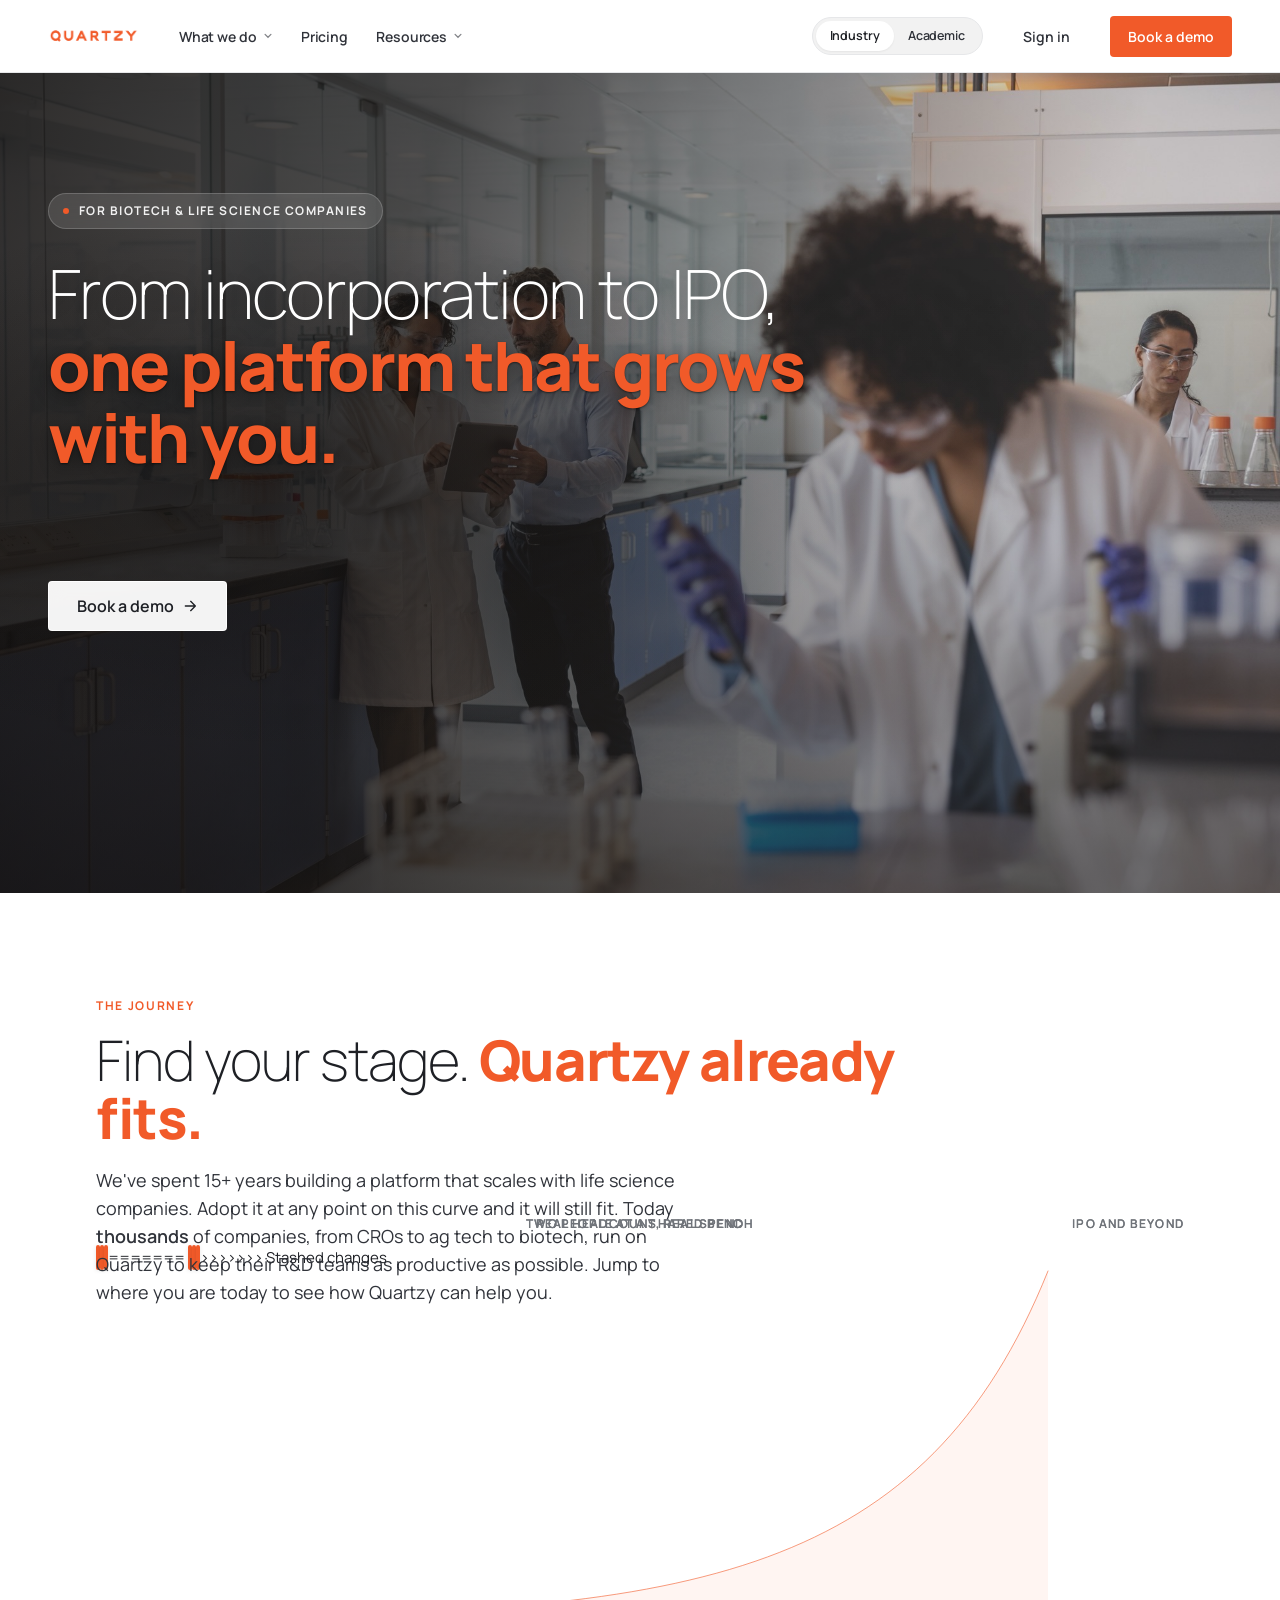
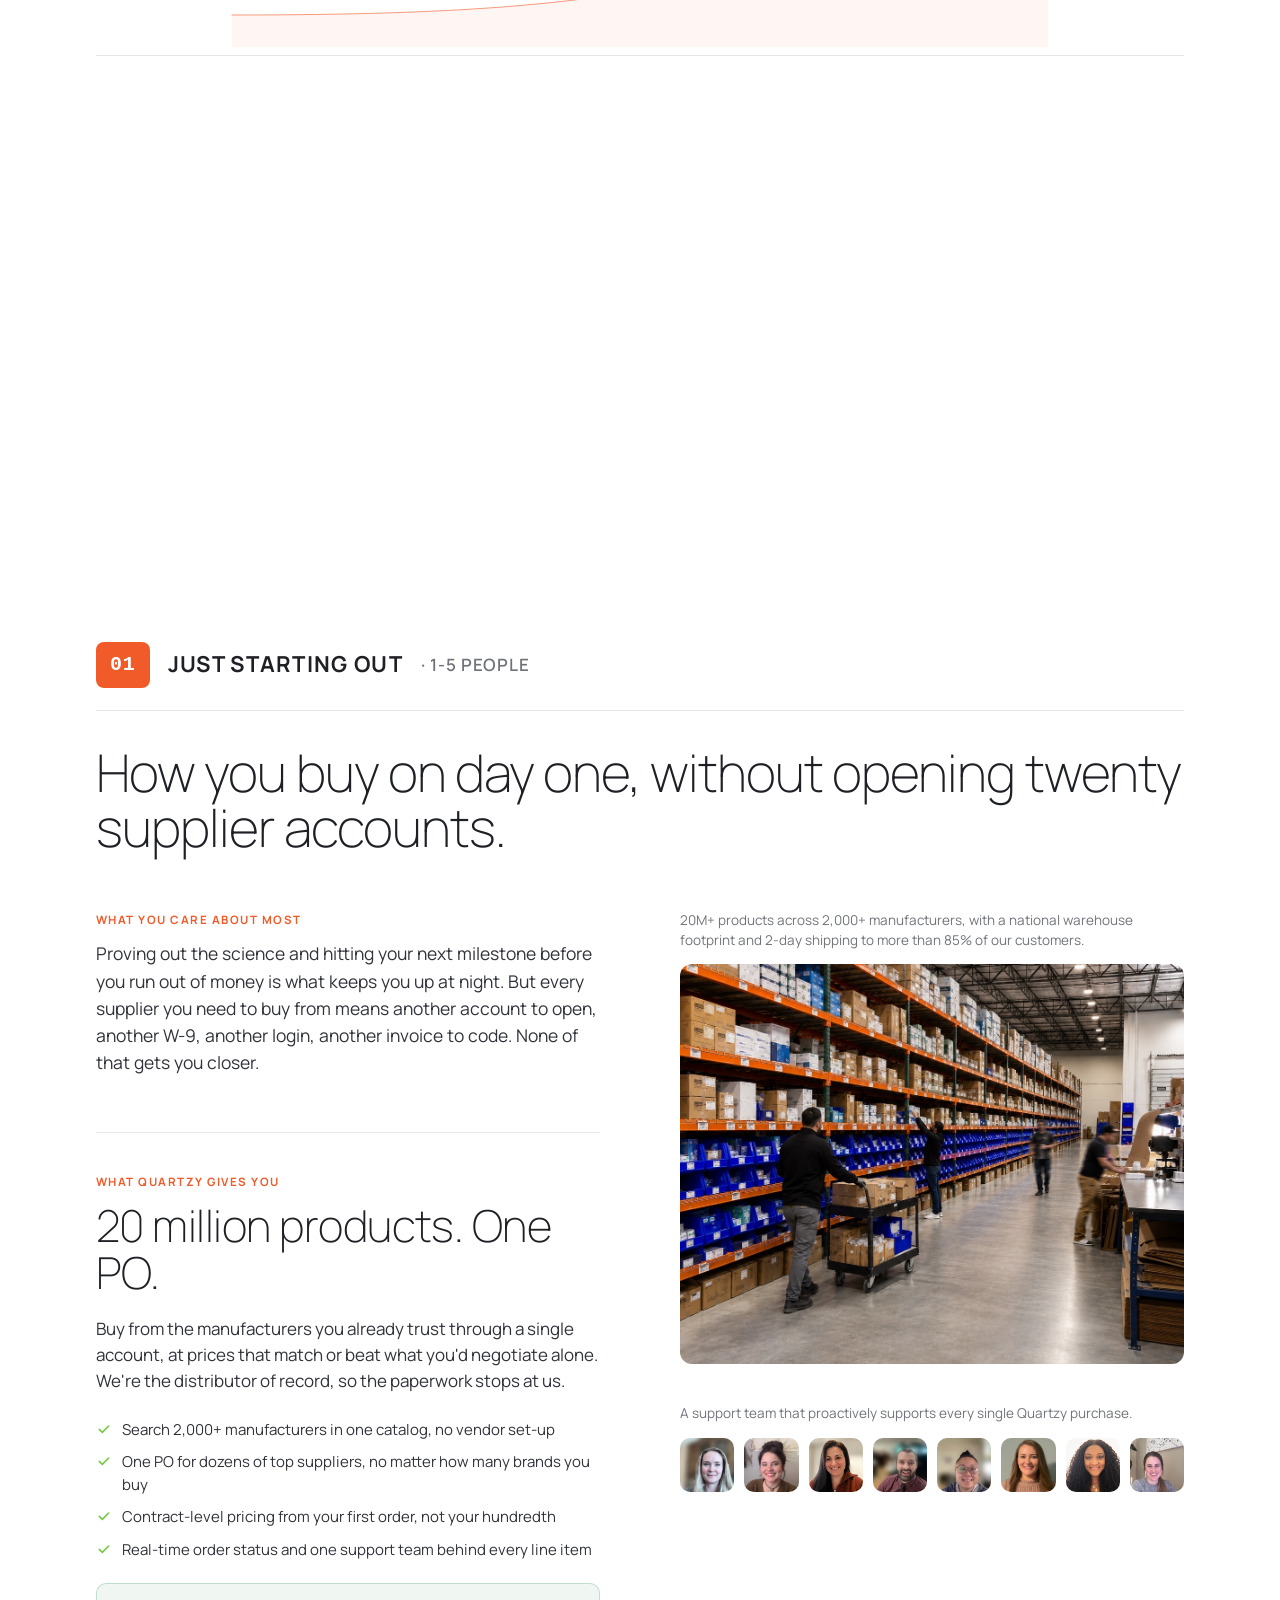
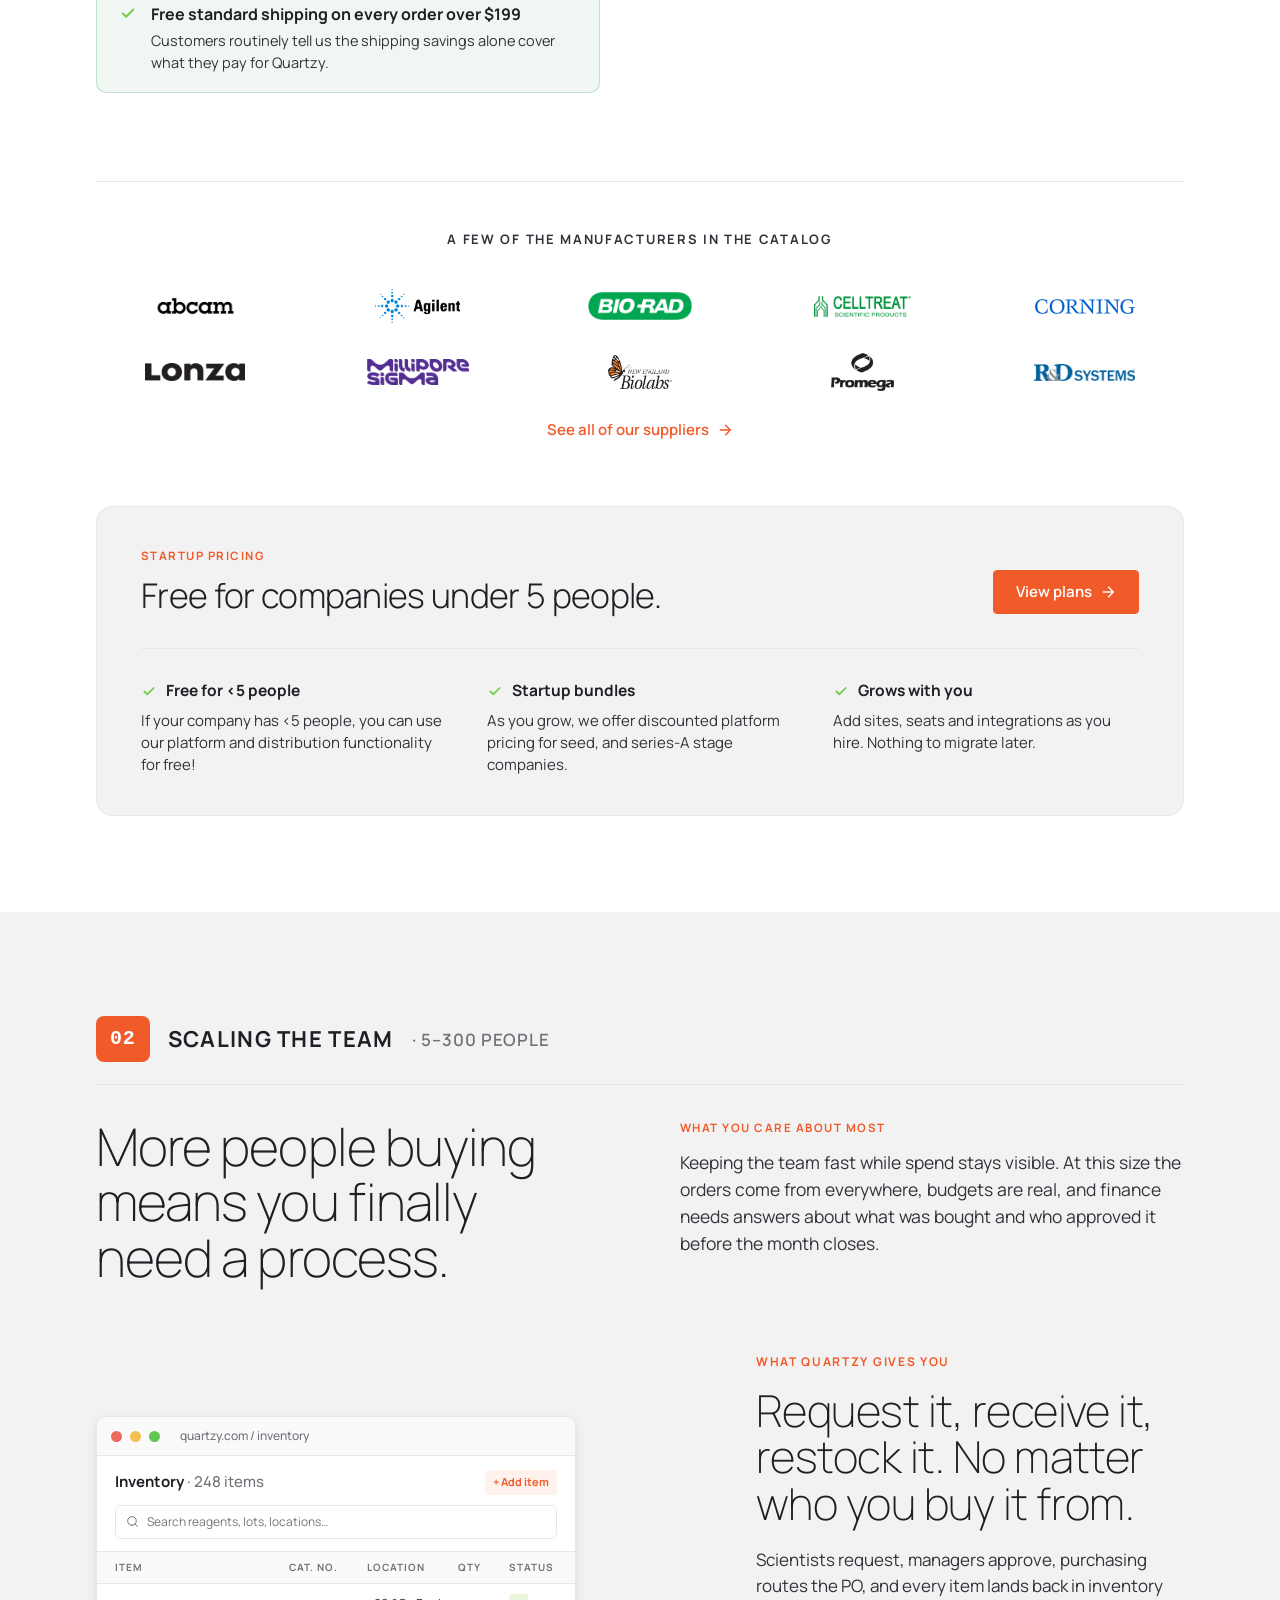
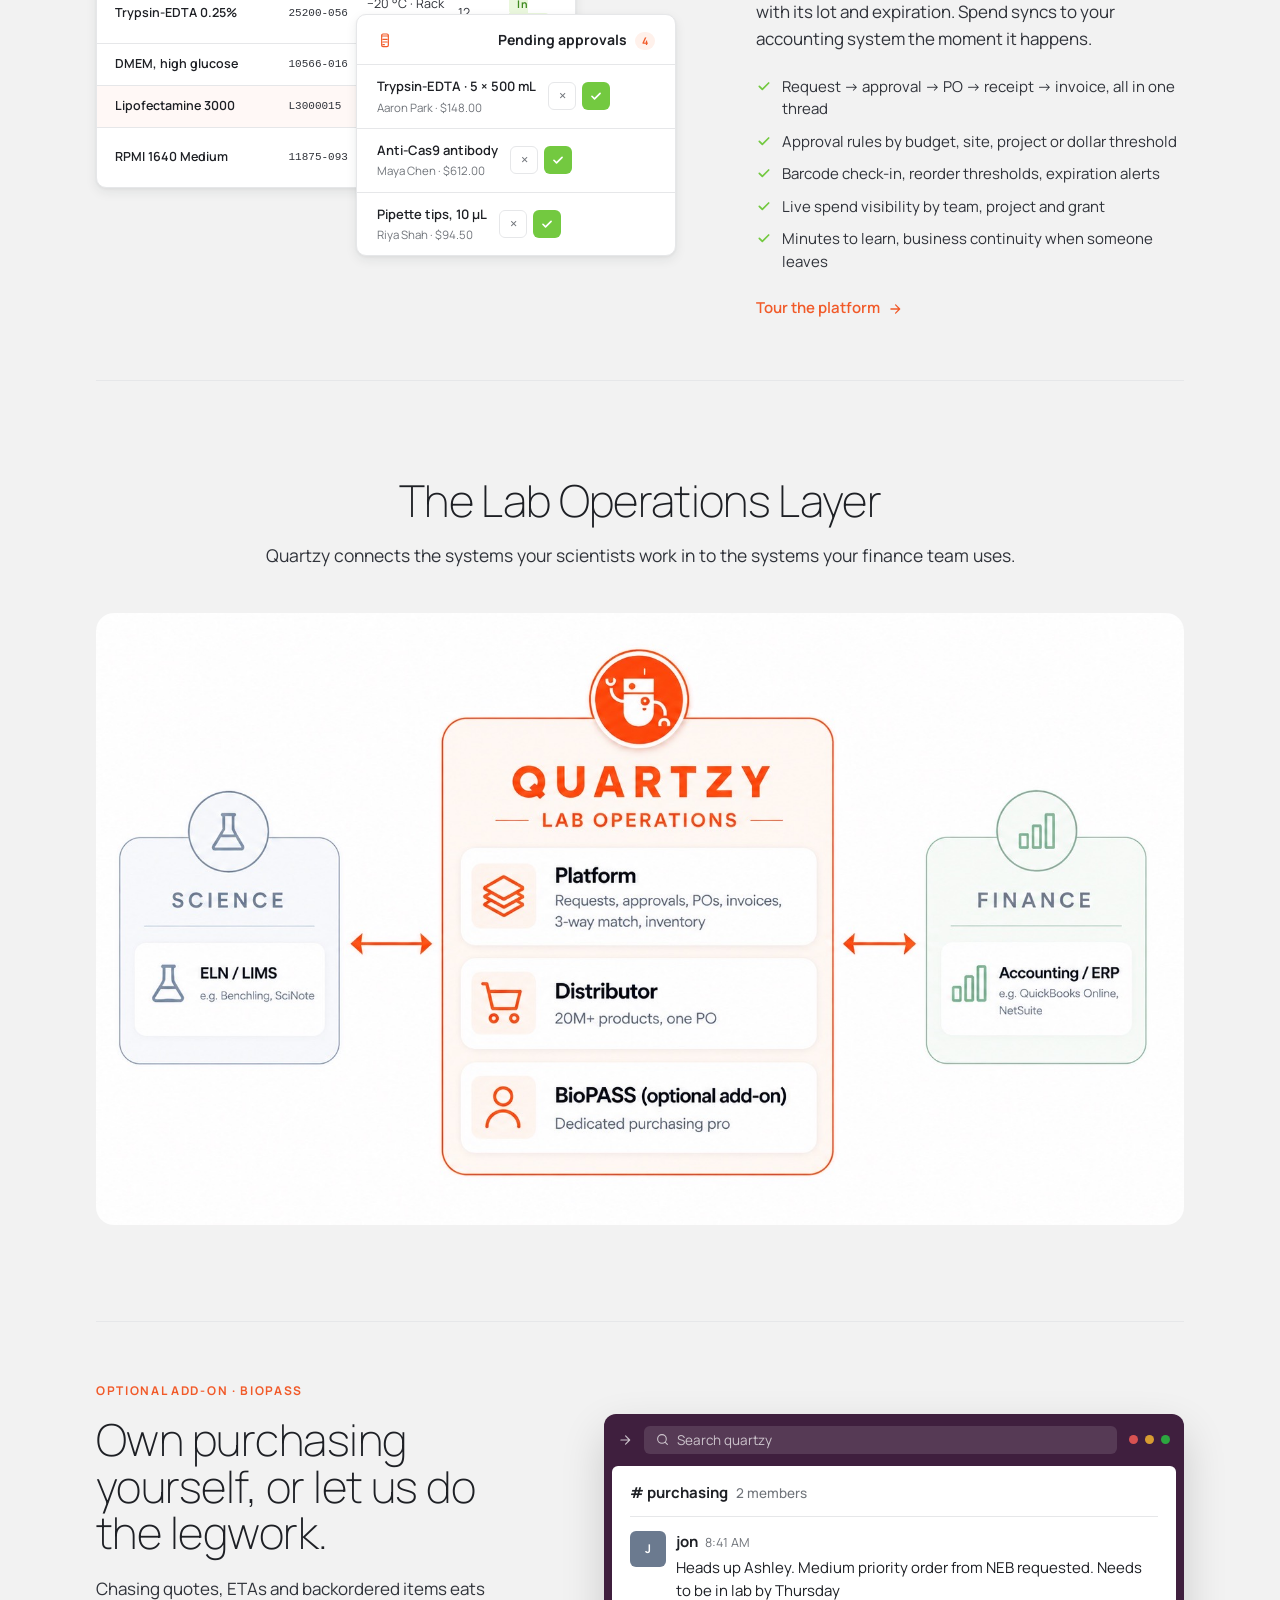
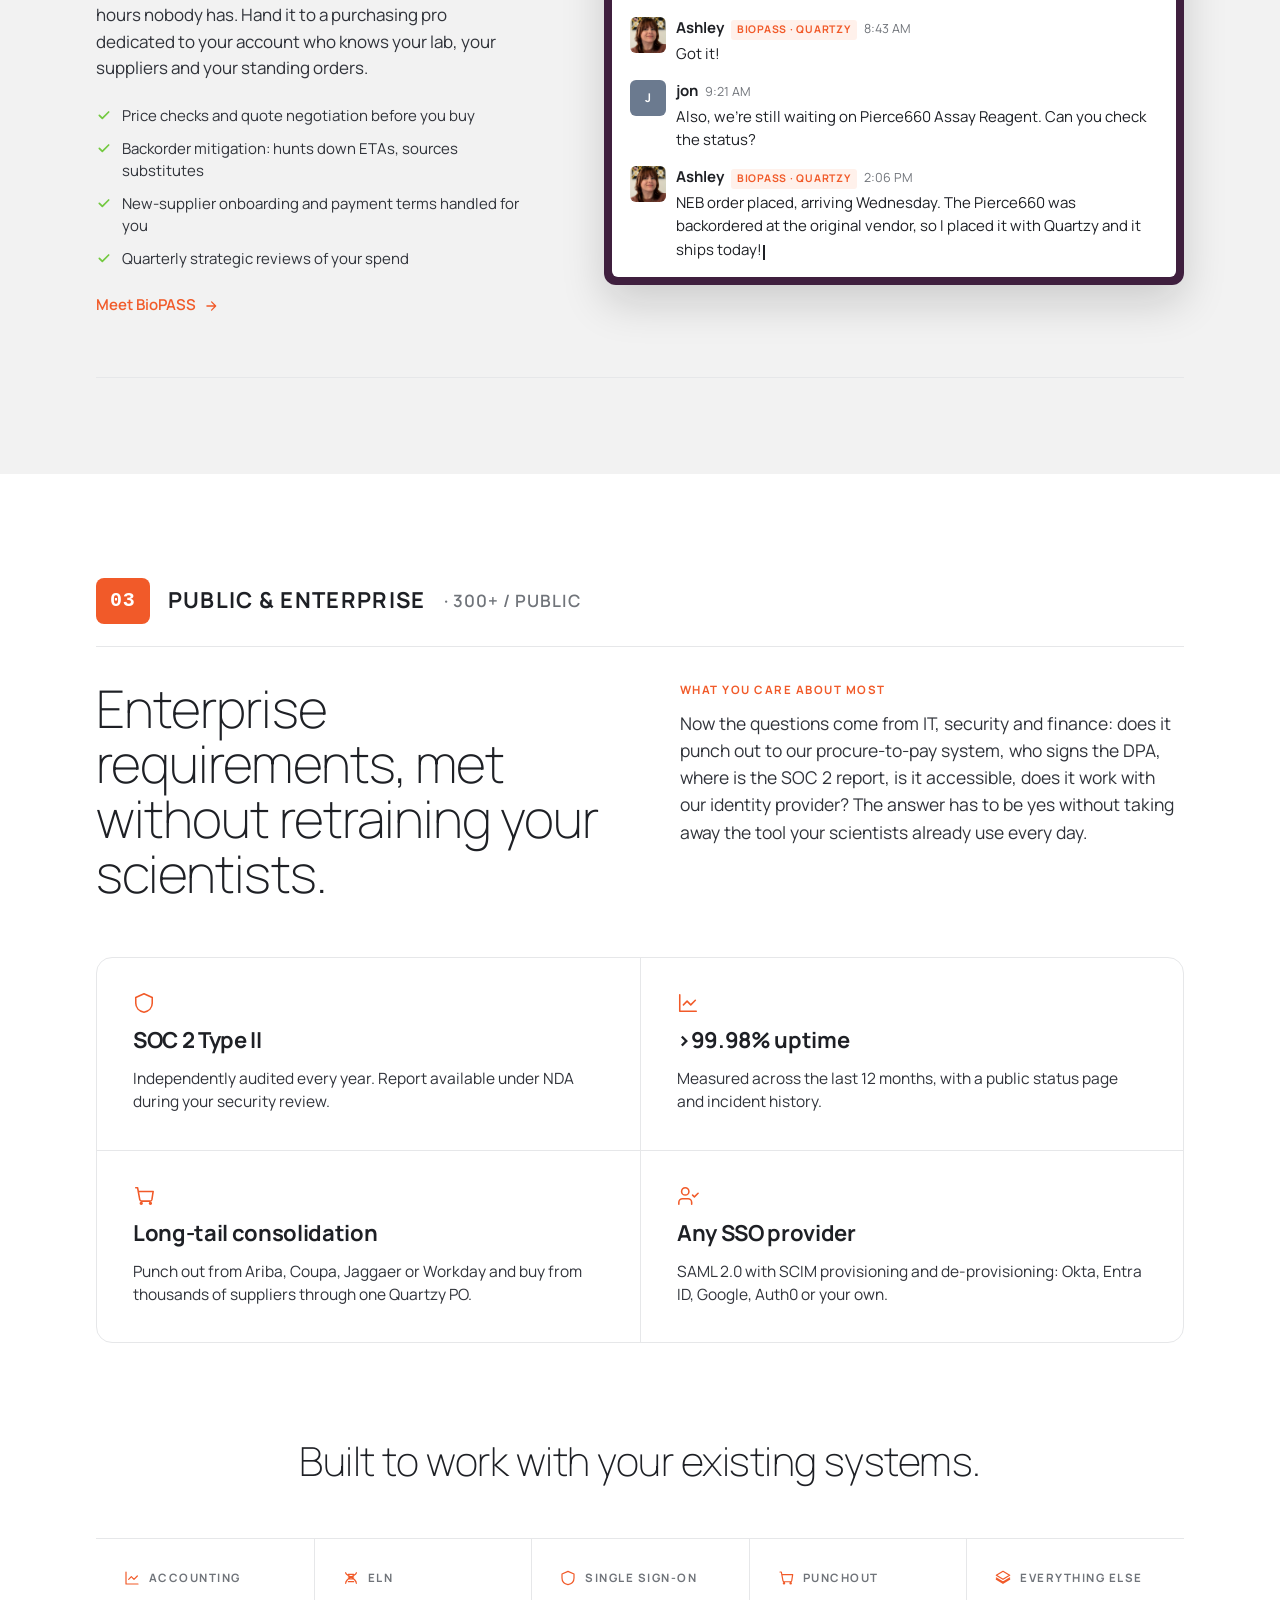
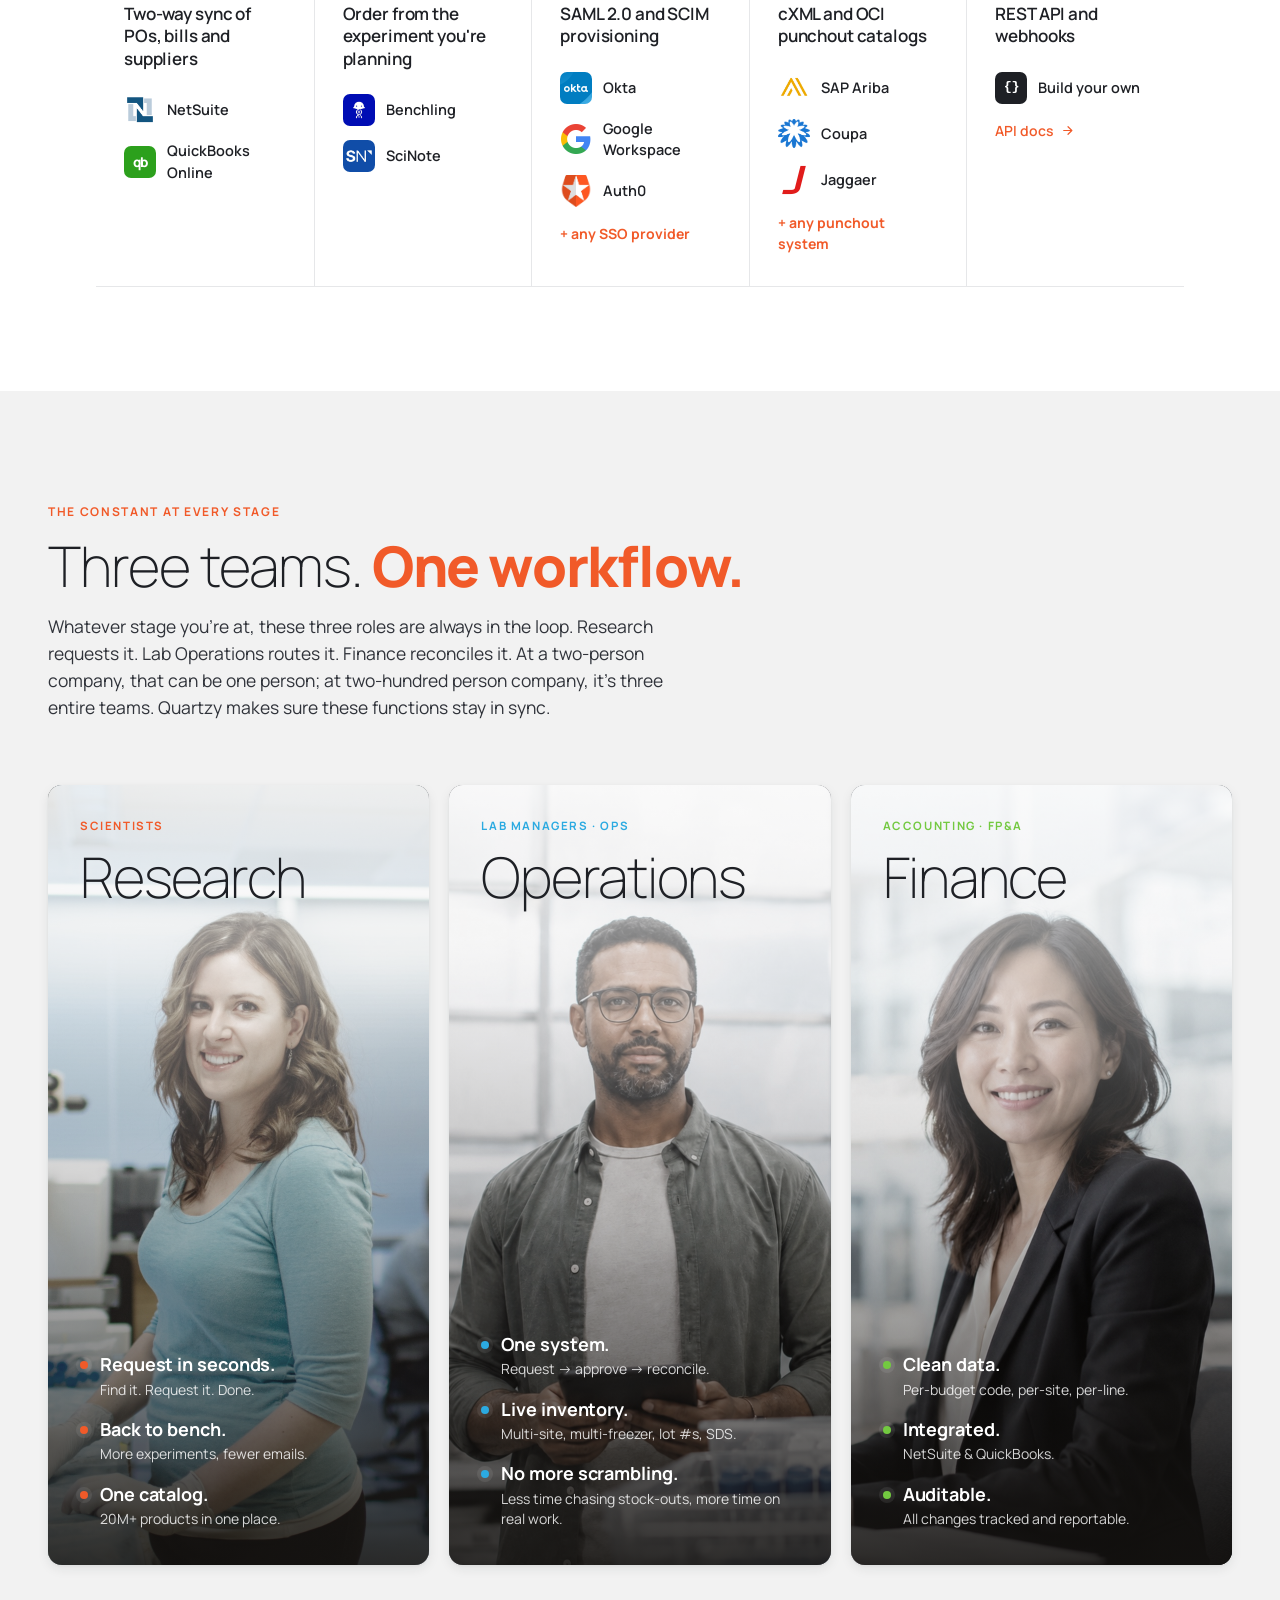
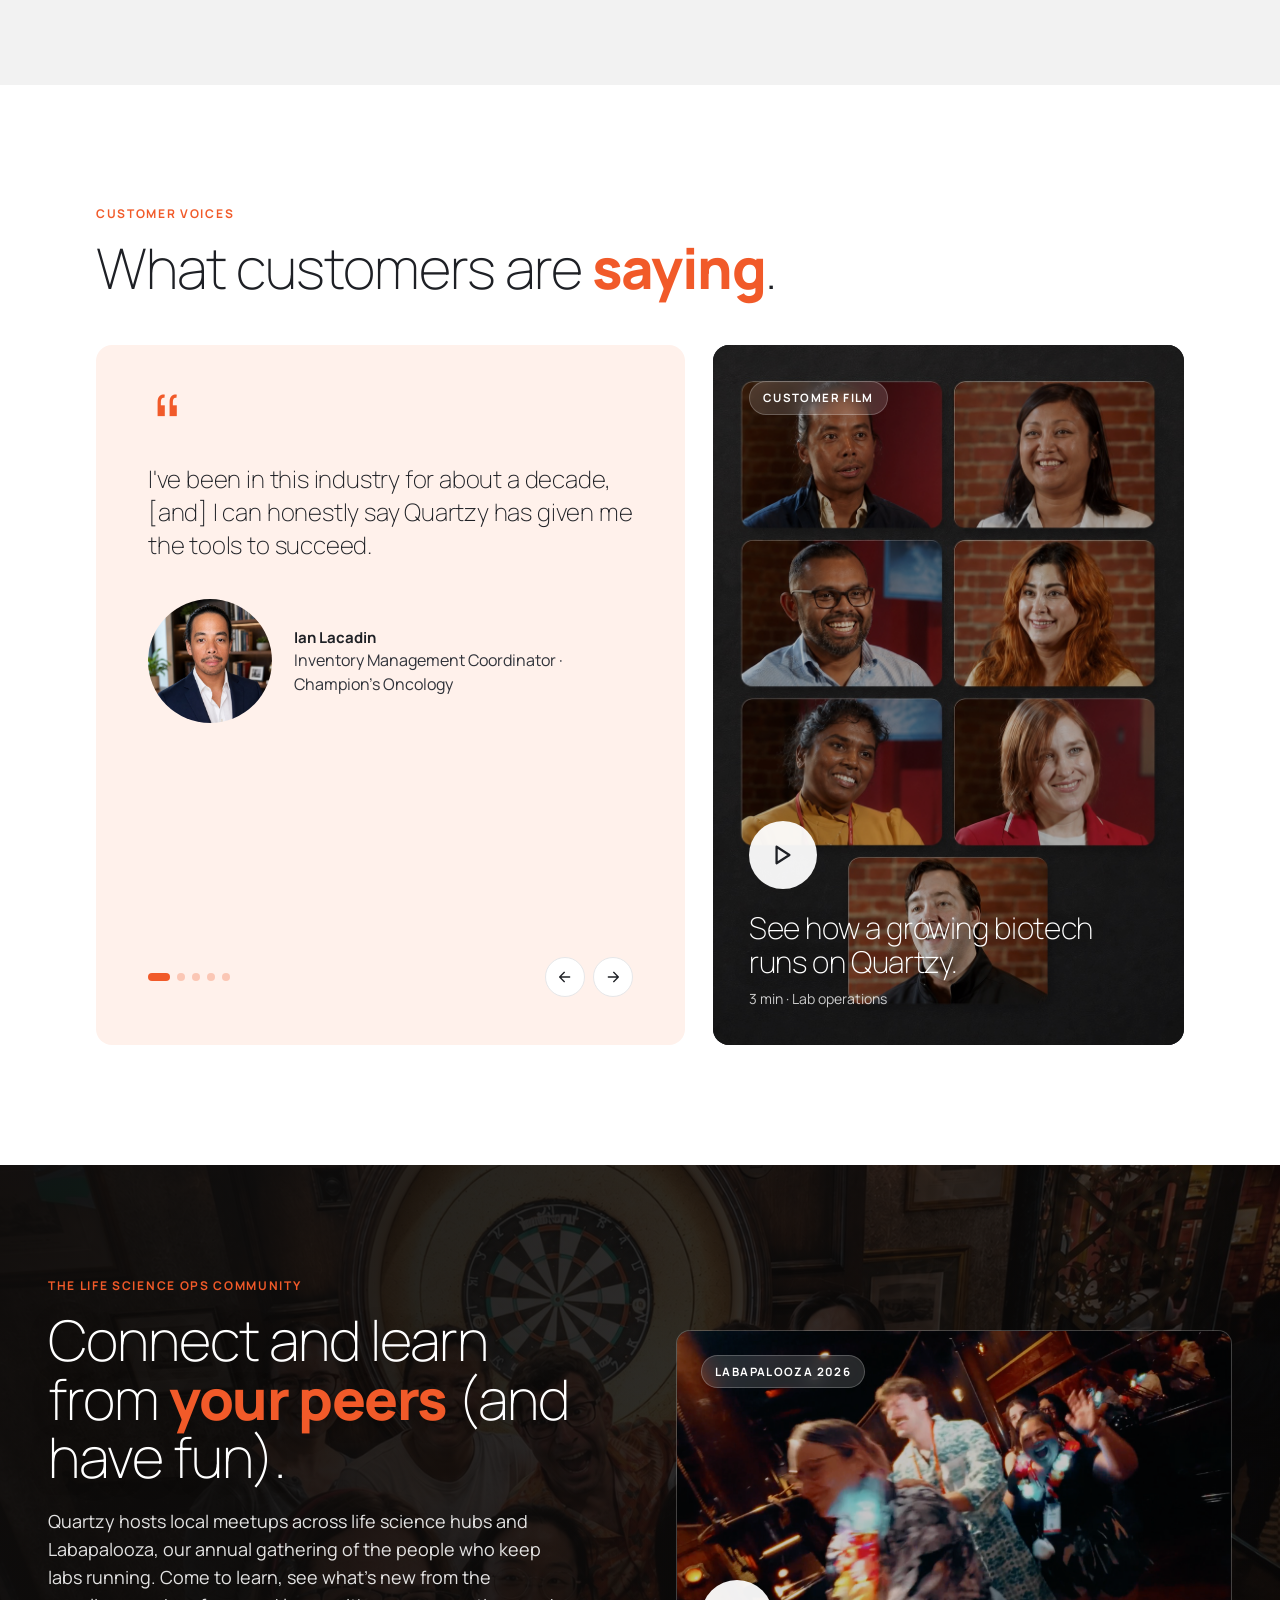
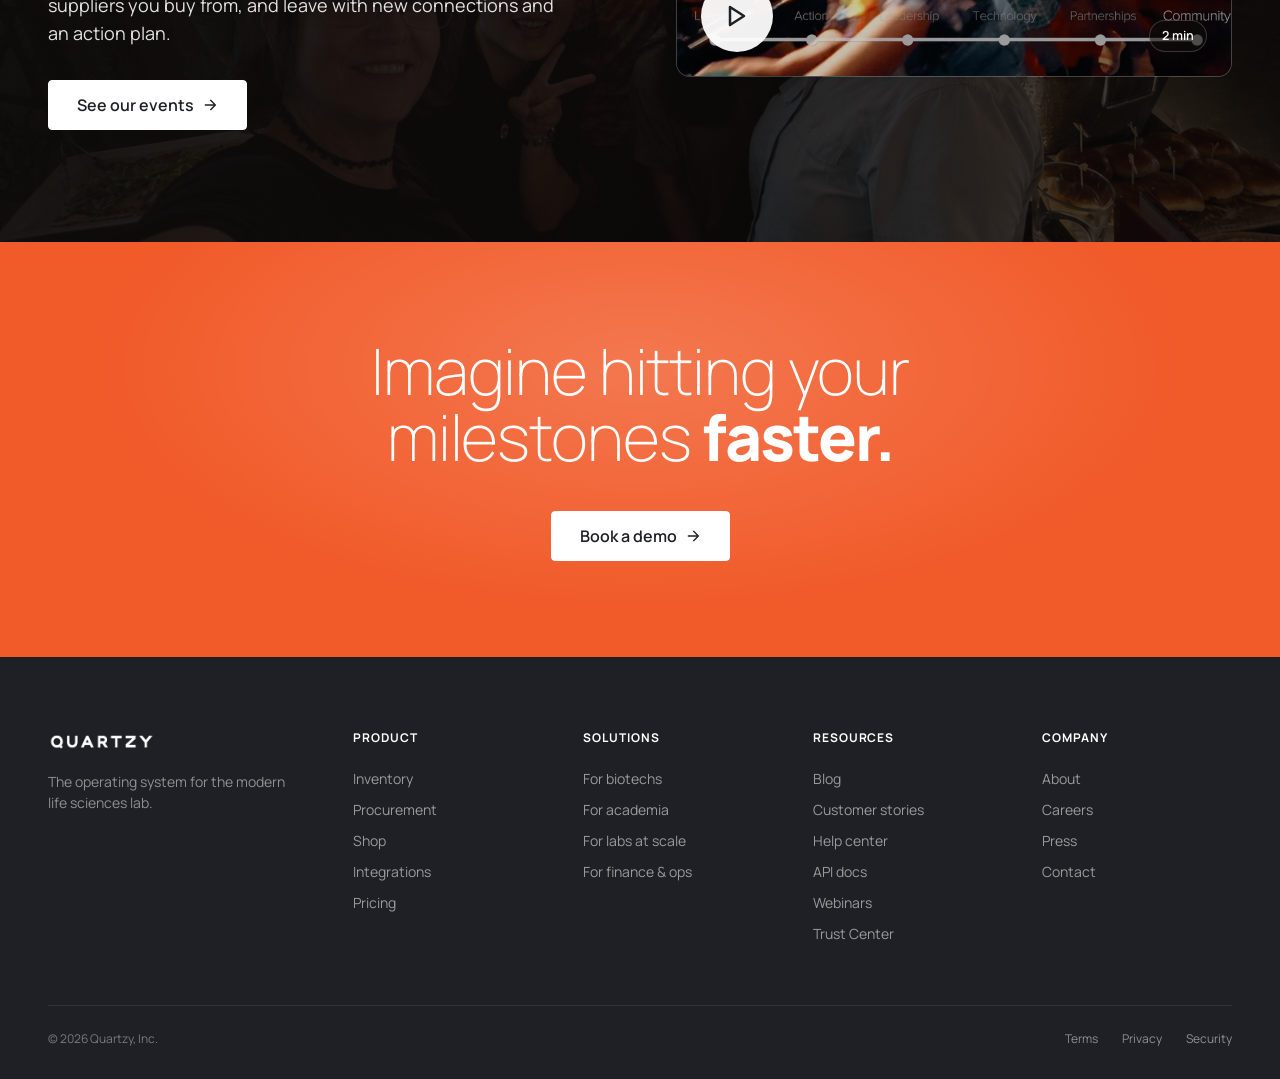
==== website/index.html @ c7b37eb3 "Update journey curve SVG and animation logic Refactor the journey graph to use an SVG clipPath revea" ====
<!doctype html>
<html lang="en" data-home="industry">
<head>
<meta charset="utf-8">
<title>Quartzy — Homepage</title>
<meta name="viewport" content="width=device-width,initial-scale=1">
<link rel="icon" type="image/png" href="assets/quartzy-qbot.png">
<link rel="preconnect" href="https://fonts.googleapis.com">
<link rel="preconnect" href="https://fonts.gstatic.com" crossorigin>
<link rel="stylesheet" href="tokens.css">
<link rel="stylesheet" href="styles.css">
</head>
<body>

<!-- ============================== NAV ============================== -->
<nav class="qz-nav">
  <div class="qz-nav__row">
    <a href="index.html"><img class="qz-nav__logo" src="assets/quartzy-logotype.png" alt="Quartzy"></a>
    <div class="qz-nav__links">
      <div class="qz-nav__menu">
        <button class="qz-nav__menu-trigger">What we do
          <span class="icon"><svg width="10" height="10" viewBox="0 0 24 24" fill="none" stroke="currentColor" stroke-width="3" stroke-linecap="round"><path d="M5 8l7 7 7-7"/></svg></span>
        </button>
        <div class="qz-nav__dropdown">
          <a href="#">Overview</a><a href="#">Procurement</a><a href="#">Inventory</a>
          <a href="#">Shop</a><a href="#">Integrations</a><a href="#">BioPASS service</a>
        </div>
      </div>
      <a class="qz-nav__link" href="#">Pricing</a>
      <div class="qz-nav__menu">
        <button class="qz-nav__menu-trigger">Resources
          <span class="icon"><svg width="10" height="10" viewBox="0 0 24 24" fill="none" stroke="currentColor" stroke-width="3" stroke-linecap="round"><path d="M5 8l7 7 7-7"/></svg></span>
        </button>
        <div class="qz-nav__dropdown">
          <a href="#">How-to guides</a><a href="#">Upcoming events</a><a href="#">Webinars</a>
          <a href="#">Customer stories</a><a href="#">Help center</a><a href="#">API docs</a><a href="#">Trust Center</a>
        </div>
      </div>
    </div>
    <div class="qz-nav__spacer"></div>
    <div class="qz-toggle" role="tablist" aria-label="Audience">
      <button type="button" class="is-active" data-home="industry">Industry</button>
      <button type="button" data-home="academic">Academic</button>
    </div>
    <a class="qz-nav__signin" href="#">Sign in</a>
    <a class="qz-nav__cta" href="#">Book a demo</a>
  </div>
</nav>

<div class="home-view is-active" data-home-view="industry">
<!-- ============================== HERO ============================== -->
<section class="qz-hero">
  <img class="qz-hero__photo" src="assets/photo-hero-team.jpg" style="object-position:center 42%" alt="">
  <div class="qz-hero__scrim-l"></div>
  <div class="qz-hero__scrim-b"></div>
  <div class="qz-hero__scrim-radial"></div>
  <div class="qz-hero__inner">
    <div class="qz-hero__content">
      <div class="qz-pill"><span class="qz-pill__dot"></span>For biotech &amp; life science companies</div>
      <h1 class="qz-hero__h1" style="font-size:68px">From incorporation to IPO, <em>one platform that grows with you.</em></h1>
      <div class="qz-rotator">
        <div class="qz-rotator__line"><span class="qz-rotator__n">$1B+</span><span class="qz-rotator__l">in lab spend tracked annually</span></div>
        <div class="qz-rotator__line"><span class="qz-rotator__n">25M+</span><span class="qz-rotator__l">requests processed</span></div>
        <div class="qz-rotator__line"><span class="qz-rotator__n">1M+</span><span class="qz-rotator__l">Quartzy Shop orders</span></div>
        <div class="qz-rotator__line"><span class="qz-rotator__n">40M+</span><span class="qz-rotator__l">inventory items tracked</span></div>
        <div class="qz-rotator__line"><span class="qz-rotator__n">10,000+</span><span class="qz-rotator__l">labs</span></div>
      </div>
      <div class="qz-hero__actions">
        <a class="btn btn--on-photo btn--lg" href="#">Book a demo
          <span class="icon"><svg width="16" height="16" viewBox="0 0 24 24" fill="none" stroke="currentColor" stroke-width="2" stroke-linecap="round" stroke-linejoin="round"><path d="M5 12h14M13 5l7 7-7 7"/></svg></span>
        </a>
      </div>
    </div>
  </div>
</section>

<!-- ============================== THE JOURNEY ============================== -->
<section class="section section--white qz-journey-section">
  <div class="container">
    <div class="qz-journey__intro">
      <div class="eyebrow-label">The journey</div>
      <h2 class="qz-journey__title">Find your stage. <em>Quartzy already fits.</em></h2>
      <p class="qz-journey__lead">We've spent 15+ years building a platform that scales with life science companies. Adopt it at any point on this curve and it will still fit. Today <strong>thousands</strong> of companies, from CROs to ag tech to biotech, run on Quartzy to keep their R&amp;D teams as productive as possible. Jump to where you are today to see how Quartzy can help you.</p>
    </div>
    <div class="qz-curve">
      <svg viewBox="0 0 400 100" preserveAspectRatio="none">
<<<<<<< Updated upstream
        <path class="qz-curve__path" d="M50 92 C 220 92, 305 82, 350 6" fill="none" stroke="var(--color-calcium)" stroke-width="0.6" stroke-linecap="round" vector-effect="non-scaling-stroke"/>
        <path class="qz-curve__fill" d="M50 92 C 220 92, 305 82, 350 6 L 350 100 L 50 100 Z" fill="var(--color-calcium)" opacity="0.06"/>
      </svg>
      <a class="qz-curve__node" data-stage="1" href="#stage-start" style="left:16.7%;top:92%"><span class="qz-curve__dot"></span><span class="qz-curve__caption">Two people at a shared bench</span></a>
      <a class="qz-curve__node" data-stage="2" href="#stage-scale" style="left:50%;top:85.9%"><span class="qz-curve__dot"></span><span class="qz-curve__caption">Real headcount, real spend</span></a>
      <a class="qz-curve__node qz-curve__node--end" data-stage="3" href="#stage-public" style="left:87.5%;top:6%"><span class="qz-curve__dot"></span><span class="qz-curve__caption">IPO and beyond</span></a>
=======
        <defs>
          <clipPath id="qz-curve-clip" clipPathUnits="objectBoundingBox">
            <rect id="qz-clip-rect" x="0" y="0" width="0" height="1"/>
          </clipPath>
        </defs>
        <g clip-path="url(#qz-curve-clip)">
          <path class="qz-curve__path" d="M 0 95 C 140 95, 270 80, 400 6" fill="none" stroke="var(--color-calcium)" stroke-width="1.2" stroke-linecap="round" vector-effect="non-scaling-stroke"/>
          <path class="qz-curve__fill" d="M 0 95 C 140 95, 270 80, 400 6 L 400 100 L 0 100 Z" fill="var(--color-calcium)" opacity="0.06"/>
        </g>
      </svg>
      <a class="qz-curve__node" data-stage="1" href="#stage-start" style="left:16.7%;top:93.7%"><span class="qz-curve__dot"></span><span class="qz-curve__caption">Two people at a shared bench</span></a>
      <a class="qz-curve__node" data-stage="2" href="#stage-scale" style="left:50%;top:79%"><span class="qz-curve__dot"></span><span class="qz-curve__caption">Real headcount, real spend</span></a>
      <a class="qz-curve__node qz-curve__node--end" data-stage="3" href="#stage-public" style="left:87.5%;top:32.9%"><span class="qz-curve__dot"></span><span class="qz-curve__caption">IPO and beyond</span></a>
>>>>>>> Stashed changes
    </div>
    <div class="qz-stages qz-stages--3">
      <a class="qz-stage-card" data-stage="1" href="#stage-start">
        <div class="qz-stage-card__meta"><span class="qz-stage-card__n">01</span><span class="qz-stage-card__size">1-5 people</span></div>
        <div class="qz-stage-card__name">Just starting out</div>
        <div class="qz-stage-card__line">Spend your runway on milestones, not supplier setup and backorder chasing.</div>
        <div class="qz-stage-card__logos">
          <img loading="lazy" src="assets/logo-biomedican.png" alt="Biomedican"><img loading="lazy" src="assets/logo-medra.png" alt="Medra"><img loading="lazy" src="assets/logo-topaz.png" alt="Topaz Biosciences">
        </div>
        <div class="qz-stage-card__cta">See this stage
          <span class="icon"><svg width="13" height="13" viewBox="0 0 24 24" fill="none" stroke="currentColor" stroke-width="2.2" stroke-linecap="round" stroke-linejoin="round"><path d="M5 12h14M13 5l7 7-7 7"/></svg></span>
        </div>
      </a>
      <a class="qz-stage-card" data-stage="2" href="#stage-scale">
        <div class="qz-stage-card__meta"><span class="qz-stage-card__n">02</span><span class="qz-stage-card__size">5–300 people</span></div>
        <div class="qz-stage-card__name">Scaling the team</div>
        <div class="qz-stage-card__line">More people buying. Now you need approvals, an audit trail and real spend visibility.</div>
        <div class="qz-stage-card__logos">
          <img loading="lazy" src="assets/logo-plasmidsaurus.png" alt="Plasmidsaurus"><img loading="lazy" src="assets/logo-terray.png" alt="Terray Therapeutics"><img loading="lazy" src="assets/logo-corvus.png" alt="Corvus Pharmaceuticals">
        </div>
        <div class="qz-stage-card__cta">See this stage
          <span class="icon"><svg width="13" height="13" viewBox="0 0 24 24" fill="none" stroke="currentColor" stroke-width="2.2" stroke-linecap="round" stroke-linejoin="round"><path d="M5 12h14M13 5l7 7-7 7"/></svg></span>
        </div>
      </a>
      <a class="qz-stage-card" data-stage="3" href="#stage-public">
        <div class="qz-stage-card__meta"><span class="qz-stage-card__n">03</span><span class="qz-stage-card__size">300+ / public</span></div>
        <div class="qz-stage-card__name">Public &amp; enterprise</div>
        <div class="qz-stage-card__line">Procure-to-pay integrations, SSO, long-tail consolidation, and compliance with existing contracts all without slowing science.</div>
        <div class="qz-stage-card__logos">
          <img loading="lazy" src="assets/logo-champions.png" alt="Champion's Oncology"><img loading="lazy" src="assets/logo-genentech.png" alt="Genentech"><img loading="lazy" src="assets/logo-ultragenyx.png" alt="Ultragenyx">
        </div>
        <div class="qz-stage-card__cta">See this stage
          <span class="icon"><svg width="13" height="13" viewBox="0 0 24 24" fill="none" stroke="currentColor" stroke-width="2.2" stroke-linecap="round" stroke-linejoin="round"><path d="M5 12h14M13 5l7 7-7 7"/></svg></span>
        </div>
      </a>
    </div>
  </div>
</section>

<!-- ============================== STAGE 01 ============================== -->
<section class="section section--white" style="padding-top:104px">
  <div class="container">
    <div id="stage-start" class="qz-stage-header">
      <div class="qz-stage-header__top">
        <span class="qz-stage-header__badge">01</span>
        <span class="qz-stage-header__name">Just starting out</span>
        <span class="qz-stage-header__size">· 1-5 people</span>
      </div>
      <div class="qz-stage-header__grid">
        <h2 class="qz-stage-header__title">How you buy on day one, without opening twenty supplier accounts.</h2>
      </div>
    </div>

    <div class="qz-split">
      <div>
        <div class="eyebrow-label eyebrow-label--sm">What you care about most</div>
        <p class="qz-lead">Proving out the science and hitting your next milestone before you run out of money is what keeps you up at night. But every supplier you need to buy from means another account to open, another W-9, another login, another invoice to code. None of that gets you closer.</p>
        <div class="qz-subblock">
          <div class="eyebrow-label eyebrow-label--sm">What Quartzy gives you</div>
          <h3 class="qz-subblock__title">20 million products. One PO.</h3>
          <p class="qz-subblock__body">Buy from the manufacturers you already trust through a single account, at prices that match or beat what you'd negotiate alone. We're the distributor of record, so the paperwork stops at us.</p>
          <ul class="qz-check-list">
            <li><span class="icon"><svg width="16" height="16" viewBox="0 0 24 24" fill="none" stroke="currentColor" stroke-width="2.4" stroke-linecap="round" stroke-linejoin="round"><path d="M5 12.5l4.5 4.5L19 7.5"/></svg></span>Search 2,000+ manufacturers in one catalog, no vendor set-up</li>
            <li><span class="icon"><svg width="16" height="16" viewBox="0 0 24 24" fill="none" stroke="currentColor" stroke-width="2.4" stroke-linecap="round" stroke-linejoin="round"><path d="M5 12.5l4.5 4.5L19 7.5"/></svg></span>One PO for dozens of top suppliers, no matter how many brands you buy</li>
            <li><span class="icon"><svg width="16" height="16" viewBox="0 0 24 24" fill="none" stroke="currentColor" stroke-width="2.4" stroke-linecap="round" stroke-linejoin="round"><path d="M5 12.5l4.5 4.5L19 7.5"/></svg></span>Contract-level pricing from your first order, not your hundredth</li>
            <li><span class="icon"><svg width="16" height="16" viewBox="0 0 24 24" fill="none" stroke="currentColor" stroke-width="2.4" stroke-linecap="round" stroke-linejoin="round"><path d="M5 12.5l4.5 4.5L19 7.5"/></svg></span>Real-time order status and one support team behind every line item</li>
          </ul>
          <div class="qz-callout">
            <span class="icon"><svg width="18" height="18" viewBox="0 0 24 24" fill="none" stroke="currentColor" stroke-width="2.6" stroke-linecap="round" stroke-linejoin="round"><path d="M5 12.5l4.5 4.5L19 7.5"/></svg></span>
            <div>
              <div class="qz-callout__title">Free standard shipping on every order over $199</div>
              <div class="qz-callout__body">Customers routinely tell us the shipping savings alone cover what they pay for Quartzy.</div>
            </div>
          </div>
        </div>
      </div>
      <div>
        <figure class="qz-figure">
          <figcaption>20M+ products across 2,000+ manufacturers, with a national warehouse footprint and 2-day shipping to more than 85% of our customers.</figcaption>
          <img loading="lazy" class="wide" src="assets/photo-warehouse.jpg" alt="Quartzy distribution warehouse">
        </figure>
        <figure class="qz-figure">
          <figcaption>A support team that proactively supports every single Quartzy purchase.</figcaption>
          <div class="qz-agent-grid">
            <img loading="lazy" src="assets/agent-2.png" alt=""><img loading="lazy" src="assets/agent-3.png" alt=""><img loading="lazy" src="assets/agent-5.png" alt=""><img loading="lazy" src="assets/agent-1.png" alt="">
            <img loading="lazy" src="assets/agent-4.png" alt=""><img loading="lazy" src="assets/agent-6.png" alt=""><img loading="lazy" src="assets/agent-7.png" alt=""><img loading="lazy" src="assets/agent-8.png" alt="">
          </div>
        </figure>
      </div>
    </div>

    <div style="margin-top:88px;padding-top:48px;border-top:1px solid var(--border);text-align:center">
      <div class="qz-supplier-splash qz-supplier-splash--center">
        <div class="qz-supplier-splash__label">A few of the manufacturers in the catalog</div>
        <div class="qz-supplier-grid" style="grid-template-columns:repeat(5,1fr)">
          <img loading="lazy" src="assets/logo-abcam.png" alt="Abcam" style="height:30px"><img loading="lazy" src="assets/logo-agilent.png" alt="Agilent" style="height:34px">
          <img loading="lazy" src="assets/logo-biorad.png" alt="Bio-Rad" style="height:28px"><img loading="lazy" src="assets/logo-celltreat.png" alt="Celltreat" style="height:21px">
          <img loading="lazy" src="assets/logo-corning-trim.png" alt="Corning" style="height:15px"><img loading="lazy" src="assets/logo-lonza.png" alt="Lonza" style="height:18px">
          <img loading="lazy" src="assets/logo-milliporesigma.png" alt="MilliporeSigma" style="height:26px"><img loading="lazy" src="assets/logo-neb.png" alt="New England Biolabs" style="height:34px">
          <img loading="lazy" src="assets/logo-promega.png" alt="Promega" style="height:38px"><img loading="lazy" src="assets/logo-rdsystems.png" alt="R&D Systems" style="height:17px">
        </div>
      </div>
      <a class="qz-see-suppliers" href="#">See all of our suppliers
        <span class="icon"><svg width="16" height="16" viewBox="0 0 24 24" fill="none" stroke="currentColor" stroke-width="2.2" stroke-linecap="round" stroke-linejoin="round"><path d="M5 12h14M13 5l7 7-7 7"/></svg></span>
      </a>
    </div>

    <div class="qz-pricing">
      <div class="qz-pricing__top">
        <div>
          <div class="eyebrow-label eyebrow-label--sm">Startup pricing</div>
          <div class="qz-pricing__heading">Free for companies under 5 people.</div>
        </div>
        <a class="btn btn--primary btn--md" href="#">View plans
          <span class="icon"><svg width="16" height="16" viewBox="0 0 24 24" fill="none" stroke="currentColor" stroke-width="2.2" stroke-linecap="round" stroke-linejoin="round"><path d="M5 12h14M13 5l7 7-7 7"/></svg></span>
        </a>
      </div>
      <div class="qz-pricing__tiers">
        <div>
          <div class="qz-pricing__tier-title"><span class="icon"><svg width="16" height="16" viewBox="0 0 24 24" fill="none" stroke="currentColor" stroke-width="2.6" stroke-linecap="round" stroke-linejoin="round"><path d="M5 12.5l4.5 4.5L19 7.5"/></svg></span>Free for &lt;5 people</div>
          <div class="qz-pricing__tier-body">If your company has &lt;5 people, you can use our platform and distribution functionality for free!</div>
        </div>
        <div>
          <div class="qz-pricing__tier-title"><span class="icon"><svg width="16" height="16" viewBox="0 0 24 24" fill="none" stroke="currentColor" stroke-width="2.6" stroke-linecap="round" stroke-linejoin="round"><path d="M5 12.5l4.5 4.5L19 7.5"/></svg></span>Startup bundles</div>
          <div class="qz-pricing__tier-body">As you grow, we offer discounted platform pricing for seed, and series-A stage companies.</div>
        </div>
        <div>
          <div class="qz-pricing__tier-title"><span class="icon"><svg width="16" height="16" viewBox="0 0 24 24" fill="none" stroke="currentColor" stroke-width="2.6" stroke-linecap="round" stroke-linejoin="round"><path d="M5 12.5l4.5 4.5L19 7.5"/></svg></span>Grows with you</div>
          <div class="qz-pricing__tier-body">Add sites, seats and integrations as you hire. Nothing to migrate later.</div>
        </div>
      </div>
    </div>
  </div>
</section>

<!-- ============================== STAGE 02 ============================== -->
<section class="section section--epsom">
  <div class="container">
    <div id="stage-scale" class="qz-stage-header">
      <div class="qz-stage-header__top">
        <span class="qz-stage-header__badge">02</span>
        <span class="qz-stage-header__name">Scaling the team</span>
        <span class="qz-stage-header__size">· 5–300 people</span>
      </div>
      <div class="qz-stage-header__grid qz-stage-header__grid--split">
        <h2 class="qz-stage-header__title">More people buying means you finally need a process.</h2>
        <div>
          <div class="qz-stage-header__matters-label">What you care about most</div>
          <p class="qz-stage-header__matters">Keeping the team fast while spend stays visible. At this size the orders come from everywhere, budgets are real, and finance needs answers about what was bought and who approved it before the month closes.</p>
        </div>
      </div>
    </div>

    <div class="qz-product-split qz-product-split--reverse">
      <div class="qz-product-split__info">
        <div class="eyebrow-label">What Quartzy gives you</div>
        <h3 class="qz-product-split__title">Request it, receive it, restock it. No matter who you buy it from.</h3>
        <p class="qz-product-split__body">Scientists request, managers approve, purchasing routes the PO, and every item lands back in inventory with its lot and expiration. Spend syncs to your accounting system the moment it happens.</p>
        <ul class="qz-check-list">
          <li><span class="icon"><svg width="16" height="16" viewBox="0 0 24 24" fill="none" stroke="currentColor" stroke-width="2.6" stroke-linecap="round" stroke-linejoin="round"><path d="M5 12.5l4.5 4.5L19 7.5"/></svg></span>Request → approval → PO → receipt → invoice, all in one thread</li>
          <li><span class="icon"><svg width="16" height="16" viewBox="0 0 24 24" fill="none" stroke="currentColor" stroke-width="2.6" stroke-linecap="round" stroke-linejoin="round"><path d="M5 12.5l4.5 4.5L19 7.5"/></svg></span>Approval rules by budget, site, project or dollar threshold</li>
          <li><span class="icon"><svg width="16" height="16" viewBox="0 0 24 24" fill="none" stroke="currentColor" stroke-width="2.6" stroke-linecap="round" stroke-linejoin="round"><path d="M5 12.5l4.5 4.5L19 7.5"/></svg></span>Barcode check-in, reorder thresholds, expiration alerts</li>
          <li><span class="icon"><svg width="16" height="16" viewBox="0 0 24 24" fill="none" stroke="currentColor" stroke-width="2.6" stroke-linecap="round" stroke-linejoin="round"><path d="M5 12.5l4.5 4.5L19 7.5"/></svg></span>Live spend visibility by team, project and grant</li>
          <li><span class="icon"><svg width="16" height="16" viewBox="0 0 24 24" fill="none" stroke="currentColor" stroke-width="2.6" stroke-linecap="round" stroke-linejoin="round"><path d="M5 12.5l4.5 4.5L19 7.5"/></svg></span>Minutes to learn, business continuity when someone leaves</li>
        </ul>
        <a class="qz-product-split__cta" href="#">Tour the platform
          <span class="icon"><svg width="14" height="14" viewBox="0 0 24 24" fill="none" stroke="currentColor" stroke-width="2.2" stroke-linecap="round" stroke-linejoin="round"><path d="M5 12h14M13 5l7 7-7 7"/></svg></span>
        </a>
      </div>
      <div class="qz-product-split__media">
        <div class="qz-stack-media">
          <div class="pos-tl">
            <div class="qz-mock" style="width:480px">
              <div class="qz-mock__chrome"><span class="qz-mock__chrome-dot" style="background:#ED6A5E"></span><span class="qz-mock__chrome-dot" style="background:#F4BF4F"></span><span class="qz-mock__chrome-dot" style="background:#61C554"></span><span class="qz-mock__chrome-url">quartzy.com / inventory</span></div>
              <div class="qz-mock__head">
                <div class="qz-mock__head-row"><div class="qz-mock__title">Inventory <span>· 248 items</span></div><div class="qz-mock__add">+ Add item</div></div>
                <div class="qz-mock__search"><span class="icon"><svg width="13" height="13" viewBox="0 0 24 24" fill="none" stroke="currentColor" stroke-width="1.8" stroke-linecap="round" stroke-linejoin="round"><path d="M11 19a8 8 0 100-16 8 8 0 000 16zM21 21l-4.3-4.3"/></svg></span>Search reagents, lots, locations…</div>
              </div>
              <div class="qz-mock__cols"><div>Item</div><div>Cat. No.</div><div>Location</div><div>Qty</div><div>Status</div></div>
              <div class="qz-mock__row"><div class="qz-mock__item-name">Trypsin-EDTA 0.25%</div><div class="qz-mock__cat">25200-056</div><div>−20 °C · Rack B2</div><div>12</div><div><span class="qz-badge qz-badge--ok">In stock</span></div></div>
              <div class="qz-mock__row"><div class="qz-mock__item-name">DMEM, high glucose</div><div class="qz-mock__cat">10566-016</div><div>+4 °C · Shelf 3</div><div>4</div><div><span class="qz-badge qz-badge--low">Low</span></div></div>
              <div class="qz-mock__row qz-mock__row--out"><div class="qz-mock__item-name">Lipofectamine 3000</div><div class="qz-mock__cat">L3000015</div><div>+4 °C · Shelf 2</div><div>1</div><div><span class="qz-badge qz-badge--out">Out</span></div></div>
              <div class="qz-mock__row"><div class="qz-mock__item-name">RPMI 1640 Medium</div><div class="qz-mock__cat">11875-093</div><div>+4 °C · Shelf 3</div><div>9</div><div><span class="qz-badge qz-badge--ok">In stock</span></div></div>
            </div>
          </div>
          <div class="pos-br">
            <div class="qz-mock" style="width:320px">
              <div class="qz-mock__approval-head"><span class="icon"><svg width="16" height="16" viewBox="0 0 24 24" fill="none" stroke="currentColor" stroke-width="1.8" stroke-linecap="round" stroke-linejoin="round"><path d="M9 3h6a2 2 0 012 2v1H7V5a2 2 0 012-2zM7 6v14a2 2 0 002 2h6a2 2 0 002-2V6M9 11h6M9 15h6M9 19h2"/></svg></span><span class="qz-mock__approval-title">Pending approvals<span class="qz-mock__approval-count">4</span></span></div>
              <div class="qz-mock__approval-item"><div><div class="qz-mock__approval-name">Trypsin-EDTA · 5 × 500 mL</div><div class="qz-mock__approval-sub">Aaron Park · $148.00</div></div><div class="qz-mock__approval-actions"><button class="deny">×</button><button class="approve"><svg width="14" height="14" viewBox="0 0 24 24" fill="none" stroke="currentColor" stroke-width="2.8" stroke-linecap="round" stroke-linejoin="round"><path d="M5 12.5l4.5 4.5L19 7.5"/></svg></button></div></div>
              <div class="qz-mock__approval-item"><div><div class="qz-mock__approval-name">Anti-Cas9 antibody</div><div class="qz-mock__approval-sub">Maya Chen · $612.00</div></div><div class="qz-mock__approval-actions"><button class="deny">×</button><button class="approve"><svg width="14" height="14" viewBox="0 0 24 24" fill="none" stroke="currentColor" stroke-width="2.8" stroke-linecap="round" stroke-linejoin="round"><path d="M5 12.5l4.5 4.5L19 7.5"/></svg></button></div></div>
              <div class="qz-mock__approval-item"><div><div class="qz-mock__approval-name">Pipette tips, 10 µL</div><div class="qz-mock__approval-sub">Riya Shah · $94.50</div></div><div class="qz-mock__approval-actions"><button class="deny">×</button><button class="approve"><svg width="14" height="14" viewBox="0 0 24 24" fill="none" stroke="currentColor" stroke-width="2.8" stroke-linecap="round" stroke-linejoin="round"><path d="M5 12.5l4.5 4.5L19 7.5"/></svg></button></div></div>
            </div>
          </div>
        </div>
      </div>
    </div>

    <div class="qz-system-fit">
      <div class="qz-system-fit__head">
        <h3 class="qz-system-fit__title">The Lab Operations Layer</h3>
        <p class="qz-system-fit__subtitle">Quartzy connects the systems your scientists work in to the systems your finance team uses.</p>
      </div>
      <img loading="lazy" src="assets/diagram-lab-ops-layer.jpg" alt="Quartzy sits between the science systems your scientists work in and the purchasing systems your institution runs on.">
    </div>

    <div style="margin-top:96px;border-top:1px solid var(--border)"></div>

    <div class="qz-product-split">
      <div class="qz-product-split__info">
        <div class="eyebrow-label">Optional add-on · BioPASS</div>
        <h3 class="qz-product-split__title">Own purchasing yourself, or let us do the legwork.</h3>
        <p class="qz-product-split__body">Chasing quotes, ETAs and backordered items eats hours nobody has. Hand it to a purchasing pro dedicated to your account who knows your lab, your suppliers and your standing orders.</p>
        <ul class="qz-check-list">
          <li><span class="icon"><svg width="16" height="16" viewBox="0 0 24 24" fill="none" stroke="currentColor" stroke-width="2.6" stroke-linecap="round" stroke-linejoin="round"><path d="M5 12.5l4.5 4.5L19 7.5"/></svg></span>Price checks and quote negotiation before you buy</li>
          <li><span class="icon"><svg width="16" height="16" viewBox="0 0 24 24" fill="none" stroke="currentColor" stroke-width="2.6" stroke-linecap="round" stroke-linejoin="round"><path d="M5 12.5l4.5 4.5L19 7.5"/></svg></span>Backorder mitigation: hunts down ETAs, sources substitutes</li>
          <li><span class="icon"><svg width="16" height="16" viewBox="0 0 24 24" fill="none" stroke="currentColor" stroke-width="2.6" stroke-linecap="round" stroke-linejoin="round"><path d="M5 12.5l4.5 4.5L19 7.5"/></svg></span>New-supplier onboarding and payment terms handled for you</li>
          <li><span class="icon"><svg width="16" height="16" viewBox="0 0 24 24" fill="none" stroke="currentColor" stroke-width="2.6" stroke-linecap="round" stroke-linejoin="round"><path d="M5 12.5l4.5 4.5L19 7.5"/></svg></span>Quarterly strategic reviews of your spend</li>
        </ul>
        <a class="qz-product-split__cta" href="#">Meet BioPASS
          <span class="icon"><svg width="14" height="14" viewBox="0 0 24 24" fill="none" stroke="currentColor" stroke-width="2.2" stroke-linecap="round" stroke-linejoin="round"><path d="M5 12h14M13 5l7 7-7 7"/></svg></span>
        </a>
      </div>
      <div class="qz-product-split__media">
        <div class="qz-chat">
          <div class="qz-chat__bar">
            <span class="icon"><svg width="14" height="14" viewBox="0 0 24 24" fill="none" stroke="currentColor" stroke-width="2" stroke-linecap="round" stroke-linejoin="round"><path d="M5 12h14M13 5l7 7-7 7"/></svg></span>
            <div class="qz-chat__search"><span class="icon"><svg width="13" height="13" viewBox="0 0 24 24" fill="none" stroke="currentColor" stroke-width="2" stroke-linecap="round" stroke-linejoin="round"><path d="M11 19a8 8 0 100-16 8 8 0 000 16zM21 21l-4.3-4.3"/></svg></span>Search quartzy</div>
            <div class="qz-chat__dots"><span style="background:#ff5f57"></span><span style="background:#febc2e"></span><span style="background:#28c840"></span></div>
          </div>
          <div class="qz-chat__body">
            <div class="qz-chat__title"># purchasing<span>2 members</span></div>
            <div class="qz-chat__msgs">
              <div class="qz-chat__msg"><div class="qz-chat__avatar">J</div><div><div class="qz-chat__meta"><span class="qz-chat__name">jon</span><span class="qz-chat__time">8:41 AM</span></div><div class="qz-chat__text">Heads up Ashley. Medium priority order from NEB requested. Needs to be in lab by Thursday</div></div></div>
              <div class="qz-chat__msg"><div class="qz-chat__avatar is-bio"><img loading="lazy" src="assets/ashley.jpg" alt="Ashley"></div><div><div class="qz-chat__meta"><span class="qz-chat__name">Ashley</span><span class="qz-chat__pill">BioPASS · Quartzy</span><span class="qz-chat__time">8:43 AM</span></div><div class="qz-chat__text">Got it!</div></div></div>
              <div class="qz-chat__msg"><div class="qz-chat__avatar">J</div><div><div class="qz-chat__meta"><span class="qz-chat__name">jon</span><span class="qz-chat__time">9:21 AM</span></div><div class="qz-chat__text">Also, we're still waiting on Pierce660 Assay Reagent. Can you check the status?</div></div></div>
              <div class="qz-chat__msg"><div class="qz-chat__avatar is-bio"><img loading="lazy" src="assets/ashley.jpg" alt="Ashley"></div><div><div class="qz-chat__meta"><span class="qz-chat__name">Ashley</span><span class="qz-chat__pill">BioPASS · Quartzy</span><span class="qz-chat__time">2:06 PM</span></div><div class="qz-chat__text">NEB order placed, arriving Wednesday. The Pierce660 was backordered at the original vendor, so I placed it with Quartzy and it ships today!<span class="qz-caret"></span></div></div></div>
            </div>
          </div>
        </div>
      </div>
    </div>
  </div>
</section>

<!-- ============================== STAGE 03 ============================== -->
<section class="section section--white" style="padding-bottom:104px">
  <div class="container">
    <div id="stage-public" class="qz-stage-header">
      <div class="qz-stage-header__top">
        <span class="qz-stage-header__badge">03</span>
        <span class="qz-stage-header__name">Public &amp; enterprise</span>
        <span class="qz-stage-header__size">· 300+ / public</span>
      </div>
      <div class="qz-stage-header__grid qz-stage-header__grid--split">
        <h2 class="qz-stage-header__title">Enterprise requirements, met without retraining your scientists.</h2>
        <div>
          <div class="qz-stage-header__matters-label">What you care about most</div>
          <p class="qz-stage-header__matters">Now the questions come from IT, security and finance: does it punch out to our procure-to-pay system, who signs the DPA, where is the SOC 2 report, is it accessible, does it work with our identity provider? The answer has to be yes without taking away the tool your scientists already use every day.</p>
        </div>
      </div>
    </div>

    <div style="margin-top:56px">
      <div class="qz-commit-grid">
        <div class="qz-commit-cell"><span class="icon"><svg width="22" height="22" viewBox="0 0 24 24" fill="none" stroke="currentColor" stroke-width="1.7" stroke-linecap="round" stroke-linejoin="round"><path d="M12 2l9 4v6c0 5-3.5 9-9 10-5.5-1-9-5-9-10V6l9-4z"/></svg></span><div class="qz-commit-cell__title">SOC 2 Type II</div><div class="qz-commit-cell__body">Independently audited every year. Report available under NDA during your security review.</div></div>
        <div class="qz-commit-cell"><span class="icon"><svg width="22" height="22" viewBox="0 0 24 24" fill="none" stroke="currentColor" stroke-width="1.7" stroke-linecap="round" stroke-linejoin="round"><path d="M3 3v18h18M7 14l4-4 4 4 5-5"/></svg></span><div class="qz-commit-cell__title">&gt;99.98% uptime</div><div class="qz-commit-cell__body">Measured across the last 12 months, with a public status page and incident history.</div></div>
        <div class="qz-commit-cell"><span class="icon"><svg width="22" height="22" viewBox="0 0 24 24" fill="none" stroke="currentColor" stroke-width="1.7" stroke-linecap="round" stroke-linejoin="round"><path d="M3 3h2l2.4 13a2 2 0 002 1.6h9.2a2 2 0 002-1.6L22 7H6M9 21a1 1 0 100-2 1 1 0 000 2zM19 21a1 1 0 100-2 1 1 0 000 2z"/></svg></span><div class="qz-commit-cell__title">Long-tail consolidation</div><div class="qz-commit-cell__body">Punch out from Ariba, Coupa, Jaggaer or Workday and buy from thousands of suppliers through one Quartzy PO.</div></div>
        <div class="qz-commit-cell"><span class="icon"><svg width="22" height="22" viewBox="0 0 24 24" fill="none" stroke="currentColor" stroke-width="1.7" stroke-linecap="round" stroke-linejoin="round"><path d="M16 21v-2a4 4 0 00-4-4H6a4 4 0 00-4 4v2M9 11a4 4 0 100-8 4 4 0 000 8zM17 11l2 2 4-4"/></svg></span><div class="qz-commit-cell__title">Any SSO provider</div><div class="qz-commit-cell__body">SAML 2.0 with SCIM provisioning and de-provisioning: Okta, Entra ID, Google, Auth0 or your own.</div></div>
      </div>
    </div>

    <div style="margin-top:96px">
      <div class="qz-integrations__head"><h3 class="qz-integrations__title">Built to work with your existing systems.</h3></div>
      <div class="qz-integrations__grid" style="grid-template-columns:repeat(5,1fr)">
        <div class="qz-integrations__col">
          <div class="qz-integrations__kicker"><span class="icon"><svg width="16" height="16" viewBox="0 0 24 24" fill="none" stroke="currentColor" stroke-width="1.8" stroke-linecap="round" stroke-linejoin="round"><path d="M3 3v18h18M7 14l4-4 4 4 5-5"/></svg></span><span>Accounting</span></div>
          <div class="qz-integrations__standard">Two-way sync of POs, bills and suppliers</div>
          <div class="qz-integrations__row"><img loading="lazy" class="qz-integrations__mark" src="assets/int-netsuite.png" alt="NetSuite"><div class="qz-integrations__name">NetSuite</div></div>
          <div class="qz-integrations__row"><div class="qz-integrations__mark-letter" style="background:#2CA01C">qb</div><div class="qz-integrations__name">QuickBooks Online</div></div>
        </div>
        <div class="qz-integrations__col">
          <div class="qz-integrations__kicker"><span class="icon"><svg width="16" height="16" viewBox="0 0 24 24" fill="none" stroke="currentColor" stroke-width="1.8" stroke-linecap="round" stroke-linejoin="round"><path d="M4 4c0 5 16 7 16 16M4 4c0 5 16 7 16 16M20 4c0 5-16 7-16 16M8 6.5h8M8 10.5h8M8 13.5h8M8 17.5h8"/></svg></span><span>ELN</span></div>
          <div class="qz-integrations__standard">Order from the experiment you're planning</div>
          <div class="qz-integrations__row"><img loading="lazy" class="qz-integrations__mark" src="assets/int-benchling.png" alt="Benchling"><div class="qz-integrations__name">Benchling</div></div>
          <div class="qz-integrations__row"><img loading="lazy" class="qz-integrations__mark" src="assets/int-scinote.png" alt="SciNote"><div class="qz-integrations__name">SciNote</div></div>
        </div>
        <div class="qz-integrations__col">
          <div class="qz-integrations__kicker"><span class="icon"><svg width="16" height="16" viewBox="0 0 24 24" fill="none" stroke="currentColor" stroke-width="1.8" stroke-linecap="round" stroke-linejoin="round"><path d="M12 2l9 4v6c0 5-3.5 9-9 10-5.5-1-9-5-9-10V6l9-4z"/></svg></span><span>Single sign-on</span></div>
          <div class="qz-integrations__standard">SAML 2.0 and SCIM provisioning</div>
          <div class="qz-integrations__row"><img loading="lazy" class="qz-integrations__mark" src="assets/int-okta.png" alt="Okta"><div class="qz-integrations__name">Okta</div></div>
          <div class="qz-integrations__row"><img loading="lazy" class="qz-integrations__mark" src="assets/int-google.png" alt="Google Workspace"><div class="qz-integrations__name">Google Workspace</div></div>
          <div class="qz-integrations__row"><img loading="lazy" class="qz-integrations__mark" src="assets/int-auth0.png" alt="Auth0"><div class="qz-integrations__name">Auth0</div></div>
          <div class="qz-integrations__plus">+ any SSO provider</div>
        </div>
        <div class="qz-integrations__col">
          <div class="qz-integrations__kicker"><span class="icon"><svg width="16" height="16" viewBox="0 0 24 24" fill="none" stroke="currentColor" stroke-width="1.8" stroke-linecap="round" stroke-linejoin="round"><path d="M3 3h2l2.4 13a2 2 0 002 1.6h9.2a2 2 0 002-1.6L22 7H6M9 21a1 1 0 100-2 1 1 0 000 2zM19 21a1 1 0 100-2 1 1 0 000 2z"/></svg></span><span>Punchout</span></div>
          <div class="qz-integrations__standard">cXML and OCI punchout catalogs</div>
          <div class="qz-integrations__row"><img loading="lazy" class="qz-integrations__mark" src="assets/int-ariba.png" alt="SAP Ariba"><div class="qz-integrations__name">SAP Ariba</div></div>
          <div class="qz-integrations__row"><img loading="lazy" class="qz-integrations__mark" src="assets/int-coupa.png" alt="Coupa"><div class="qz-integrations__name">Coupa</div></div>
          <div class="qz-integrations__row"><img loading="lazy" class="qz-integrations__mark" src="assets/int-jaggaer.png" alt="Jaggaer"><div class="qz-integrations__name">Jaggaer</div></div>
          <div class="qz-integrations__plus">+ any punchout system</div>
        </div>
        <div class="qz-integrations__col">
          <div class="qz-integrations__kicker"><span class="icon"><svg width="16" height="16" viewBox="0 0 24 24" fill="none" stroke="currentColor" stroke-width="1.8" stroke-linecap="round" stroke-linejoin="round"><path d="M12 2l10 6-10 6L2 8l10-6zM2 14l10 6 10-6M2 12l10 6 10-6"/></svg></span><span>Everything else</span></div>
          <div class="qz-integrations__standard">REST API and webhooks</div>
          <div class="qz-integrations__row"><div class="qz-integrations__mark-letter" style="background:#1E2025;font-family:var(--font-mono)">{}</div><div class="qz-integrations__name">Build your own</div></div>
          <a class="qz-integrations__link" href="#">API docs
            <span class="icon"><svg width="13" height="13" viewBox="0 0 24 24" fill="none" stroke="currentColor" stroke-width="2.2" stroke-linecap="round" stroke-linejoin="round"><path d="M5 12h14M13 5l7 7-7 7"/></svg></span>
          </a>
        </div>
      </div>
    </div>
  </div>
</section>

<!-- ============================== PERSONAS ============================== -->
<section style="padding:112px 0 120px;background:var(--color-epsom)">
  <div class="container" style="margin-bottom:64px">
    <div style="max-width:920px">
      <div class="eyebrow-label">The constant at every stage</div>
      <h2 class="qz-quotes__title">Three teams. <em>One workflow.</em></h2>
      <p class="qz-lead" style="margin-top:18px;max-width:640px">Whatever stage you're at, these three roles are always in the loop. Research requests it. Lab Operations routes it. Finance reconciles it. At a two-person company, that can be one person; at two-hundred person company, it's three entire teams. Quartzy makes sure these functions stay in sync.</p>
    </div>
  </div>
  <div class="container container--wide">
    <div class="qz-personas">
      <article class="qz-persona">
        <img loading="lazy" class="qz-persona__photo" src="assets/persona-research.jpg" style="object-position:center top" alt="">
        <div class="qz-persona__scrim"></div>
        <div class="qz-persona__inner">
          <div class="qz-persona__eyebrow" style="color:var(--color-calcium)">Scientists</div>
          <h3 class="qz-persona__name">Research</h3>
          <div class="qz-persona__bullets">
            <div class="qz-persona__bullet"><span class="qz-persona__dot" style="background:var(--color-calcium)"></span><span><div class="qz-persona__strong">Request in seconds.</div><div class="qz-persona__weak">Find it. Request it. Done.</div></span></div>
            <div class="qz-persona__bullet"><span class="qz-persona__dot" style="background:var(--color-calcium)"></span><span><div class="qz-persona__strong">Back to bench.</div><div class="qz-persona__weak">More experiments, fewer emails.</div></span></div>
            <div class="qz-persona__bullet"><span class="qz-persona__dot" style="background:var(--color-calcium)"></span><span><div class="qz-persona__strong">One catalog.</div><div class="qz-persona__weak">20M+ products in one place.</div></span></div>
          </div>
        </div>
      </article>
      <article class="qz-persona">
        <img loading="lazy" class="qz-persona__photo" src="assets/persona-ops.jpg" style="object-position:center top" alt="">
        <div class="qz-persona__scrim"></div>
        <div class="qz-persona__inner">
          <div class="qz-persona__eyebrow" style="color:var(--color-butane)">Lab managers · Ops</div>
          <h3 class="qz-persona__name">Operations</h3>
          <div class="qz-persona__bullets">
            <div class="qz-persona__bullet"><span class="qz-persona__dot" style="background:var(--color-butane)"></span><span><div class="qz-persona__strong">One system.</div><div class="qz-persona__weak">Request → approve → reconcile.</div></span></div>
            <div class="qz-persona__bullet"><span class="qz-persona__dot" style="background:var(--color-butane)"></span><span><div class="qz-persona__strong">Live inventory.</div><div class="qz-persona__weak">Multi-site, multi-freezer, lot #s, SDS.</div></span></div>
            <div class="qz-persona__bullet"><span class="qz-persona__dot" style="background:var(--color-butane)"></span><span><div class="qz-persona__strong">No more scrambling.</div><div class="qz-persona__weak">Less time chasing stock-outs, more time on real work.</div></span></div>
          </div>
        </div>
      </article>
      <article class="qz-persona">
        <img loading="lazy" class="qz-persona__photo" src="assets/persona-finance.jpg" style="object-position:center top" alt="">
        <div class="qz-persona__scrim"></div>
        <div class="qz-persona__inner">
          <div class="qz-persona__eyebrow" style="color:var(--color-borax)">Accounting · FP&amp;A</div>
          <h3 class="qz-persona__name">Finance</h3>
          <div class="qz-persona__bullets">
            <div class="qz-persona__bullet"><span class="qz-persona__dot" style="background:var(--color-borax)"></span><span><div class="qz-persona__strong">Clean data.</div><div class="qz-persona__weak">Per-budget code, per-site, per-line.</div></span></div>
            <div class="qz-persona__bullet"><span class="qz-persona__dot" style="background:var(--color-borax)"></span><span><div class="qz-persona__strong">Integrated.</div><div class="qz-persona__weak">NetSuite &amp; QuickBooks.</div></span></div>
            <div class="qz-persona__bullet"><span class="qz-persona__dot" style="background:var(--color-borax)"></span><span><div class="qz-persona__strong">Auditable.</div><div class="qz-persona__weak">All changes tracked and reportable.</div></span></div>
          </div>
        </div>
      </article>
    </div>
  </div>
</section>

<!-- ============================== CUSTOMER STORY ============================== -->
<section style="padding:120px 48px">
  <div class="container">
    <div class="qz-quotes">
      <div class="qz-quotes__head">
        <div class="eyebrow-label">Customer voices</div>
        <h2 class="qz-quotes__title">What customers are <em>saying</em>.</h2>
      </div>
      <div class="qz-quotes__grid">
        <div class="qz-quotes__panel">
          <div class="qz-quotes__slides">
            <div class="qz-quote-slide is-active">
              <div class="qz-quote-slide__mark">&ldquo;</div>
              <div class="qz-quote-slide__text">I've been in this industry for about a decade, [and] I can honestly say Quartzy has given me the tools to succeed.</div>
              <div class="qz-quote-slide__person"><img loading="lazy" class="qz-quote-slide__avatar" src="assets/person-ian.png" alt=""><div><strong class="qz-quote-slide__name">Ian Lacadin</strong><div class="qz-quote-slide__title">Inventory Management Coordinator · Champion's Oncology</div></div></div>
            </div>
            <div class="qz-quote-slide">
              <div class="qz-quote-slide__mark">&ldquo;</div>
              <div class="qz-quote-slide__text">We've been using [Quartzy] to manage purchasing and inventory, and it's truly been one of my favorite tools to implement. As a Corporate Lab Manager with Co-Diagnostics, supporting four different sites, any time saved is gold. Thank you for your amazing program and your team that goes above and beyond to support us.</div>
              <div class="qz-quote-slide__person"><img loading="lazy" class="qz-quote-slide__avatar" src="assets/person-karlee.jpg" alt=""><div><strong class="qz-quote-slide__name">Karlee Evergreen</strong><div class="qz-quote-slide__title">Corporate Lab Manager · Co-Diagnostics</div></div></div>
            </div>
            <div class="qz-quote-slide">
              <div class="qz-quote-slide__mark">&ldquo;</div>
              <div class="qz-quote-slide__text">We've been using Quartzy to manage lab purchasing/inventory, and it's been great for keeping track of lab samples and reducing stockouts. It is user friendly and the transition was super easy for the whole team! The chemists also enjoy how easy it is to update quantities from their phones and add new items to the inventory. We are loving the increased organization, efficiency, and communication in our lab!</div>
              <div class="qz-quote-slide__person"><img loading="lazy" class="qz-quote-slide__avatar" src="assets/photo-portrait-warm-wall.jpg" alt=""><div><strong class="qz-quote-slide__name">Emily Bryner</strong><div class="qz-quote-slide__title">Raw Materials Buyer · Good Molecules</div></div></div>
            </div>
            <div class="qz-quote-slide">
              <div class="qz-quote-slide__mark">&ldquo;</div>
              <div class="qz-quote-slide__text">I must commend you and your team. I just met our new territory manager, and I have been working with him this week to resolve a vendor faux pas, and I must say, you and your colleagues have been spectacular to work with.</div>
              <div class="qz-quote-slide__person"><img loading="lazy" class="qz-quote-slide__avatar" src="assets/person-chanez.jpg" alt=""><div><strong class="qz-quote-slide__name">Chanez Symister</strong><div class="qz-quote-slide__title">Director of Research · CatenaBio</div></div></div>
            </div>
            <div class="qz-quote-slide">
              <div class="qz-quote-slide__mark">&ldquo;</div>
              <div class="qz-quote-slide__text">It has truly been an amazing relationship… I lack another word for it because it's been so helpful and so productive and so easy to use and just so easy to have other scientists use… It's a wonderful tool and I very rarely have such high praise about anything, especially software.</div>
              <div class="qz-quote-slide__person"><img loading="lazy" class="qz-quote-slide__avatar" src="assets/person-nicole.jpg" alt=""><div><strong class="qz-quote-slide__name">Nicole Beach</strong><div class="qz-quote-slide__title">Operations &amp; People Manager · BioLoomics</div></div></div>
            </div>
          </div>
          <div class="qz-quotes__nav">
            <div class="qz-quotes__dots">
              <button class="is-active" aria-label="Quote 1"></button><button aria-label="Quote 2"></button><button aria-label="Quote 3"></button><button aria-label="Quote 4"></button><button aria-label="Quote 5"></button>
            </div>
            <div class="qz-quotes__arrows">
              <button class="prev" aria-label="Previous"><span class="icon"><svg width="16" height="16" viewBox="0 0 24 24" fill="none" stroke="currentColor" stroke-width="2" stroke-linecap="round" stroke-linejoin="round"><path d="M5 12h14M13 5l7 7-7 7"/></svg></span></button>
              <button class="next" aria-label="Next"><span class="icon"><svg width="16" height="16" viewBox="0 0 24 24" fill="none" stroke="currentColor" stroke-width="2" stroke-linecap="round" stroke-linejoin="round"><path d="M5 12h14M13 5l7 7-7 7"/></svg></span></button>
            </div>
          </div>
        </div>
        <div class="qz-quotes__film" data-video-wrap>
          <img loading="lazy" src="assets/customers.jpg" alt="">
          <iframe class="qz-video-frame" title="Customer film" allow="autoplay; fullscreen; picture-in-picture" allowfullscreen></iframe>
          <div class="qz-quotes__film-inner">
            <div class="qz-film-tag">Customer film</div>
            <div>
              <button class="qz-play-btn" data-video-src="https://player.vimeo.com/video/1099825388?autoplay=1&amp;title=0&amp;byline=0&amp;portrait=0" aria-label="Play customer story">
                <span class="icon"><svg width="22" height="22" viewBox="0 0 24 24" fill="none" stroke="currentColor" stroke-width="2.5" stroke-linecap="round" stroke-linejoin="round"><path d="M5 3l14 9-14 9V3z"/></svg></span>
              </button>
              <div class="qz-quotes__film-title">See how a growing biotech runs on Quartzy.</div>
              <div class="qz-quotes__film-sub">3 min · Lab operations</div>
            </div>
          </div>
        </div>
      </div>
    </div>
  </div>
</section>

<!-- ============================== COMMUNITY BAND ============================== -->
<section class="qz-community">
  <img loading="lazy" class="qz-community__bg" src="assets/community-labapalooza.jpg" alt="">
  <div class="qz-community__scrim"></div>
  <div class="qz-community__inner">
    <div>
      <div class="eyebrow-label">The life science ops community</div>
      <h2 class="qz-community__title">Connect and learn from <em>your peers</em> (and have fun).</h2>
      <p class="qz-community__copy">Quartzy hosts local meetups across life science hubs and Labapalooza, our annual gathering of the people who keep labs running. Come to learn, see what's new from the suppliers you buy from, and leave with new connections and an action plan.</p>
      <a class="btn btn--on-dark btn--lg" href="#">See our events
        <span class="icon"><svg width="16" height="16" viewBox="0 0 24 24" fill="none" stroke="currentColor" stroke-width="2" stroke-linecap="round" stroke-linejoin="round"><path d="M5 12h14M13 5l7 7-7 7"/></svg></span>
      </a>
    </div>
    <div class="qz-community__video" data-video-wrap>
      <img loading="lazy" src="assets/labapalooza-poster-v2.png" alt="">
      <iframe class="qz-video-frame" title="Labapalooza sizzle reel" allow="autoplay; fullscreen; picture-in-picture" allowfullscreen></iframe>
      <div class="qz-community__video-inner">
        <div class="qz-film-tag">Labapalooza 2026</div>
        <div class="qz-community__meta">
          <button class="qz-play-btn" data-video-src="https://player.vimeo.com/video/1219106271?autoplay=1&amp;title=0&amp;byline=0&amp;portrait=0" aria-label="Play the Labapalooza sizzle reel">
            <span class="icon"><svg width="24" height="24" viewBox="0 0 24 24" fill="none" stroke="currentColor" stroke-width="2.5" stroke-linecap="round" stroke-linejoin="round"><path d="M5 3l14 9-14 9V3z"/></svg></span>
          </button>
          <div class="qz-time-chip">2 min</div>
        </div>
      </div>
    </div>
  </div>
</section>

<!-- ============================== FOOTER CTA ============================== -->
<div class="qz-cta-band">
  <div class="qz-cta-band__glow"></div>
  <div class="qz-cta-band__inner">
    <h2 class="qz-cta-band__title">Imagine hitting your milestones <strong>faster.</strong></h2>
    <div class="qz-cta-band__actions">
      <a class="btn btn--on-dark btn--lg" href="#">Book a demo
        <span class="icon"><svg width="16" height="16" viewBox="0 0 24 24" fill="none" stroke="currentColor" stroke-width="2" stroke-linecap="round" stroke-linejoin="round"><path d="M5 12h14M13 5l7 7-7 7"/></svg></span>
      </a>
    </div>
  </div>
</div>
</div>

<div class="home-view" data-home-view="academic">
<!-- ============================== HERO ============================== -->
<section class="qz-hero">
  <img class="qz-hero__photo" src="assets/photo-hero-academic.jpg" style="object-position:center 35%" alt="">
  <div class="qz-hero__scrim-l"></div>
  <div class="qz-hero__scrim-b"></div>
  <div class="qz-hero__scrim-radial"></div>
  <div class="qz-hero__inner">
    <div class="qz-hero__content">
      <div class="qz-pill"><span class="qz-pill__dot"></span>For academic &amp; university labs</div>
      <h1 class="qz-hero__h1" style="font-size:68px">One lab or the whole university, <em>one platform for how research buys.</em></h1>
      <p style="font-size:19px;line-height:1.55;color:rgba(255,255,255,0.92);max-width:540px;margin:0 0 36px;text-shadow:0 1px 12px rgba(0,0,0,0.4)">One platform to track every reagent, route every requisition, and keep every grant clean, used by researchers at Stanford, MIT, UCSF, UVA, OHSU, and 600 more institutions.</p>
      <div class="qz-hero__actions">
        <a class="btn btn--on-photo btn--lg" href="#">Get started
          <span class="icon"><svg width="16" height="16" viewBox="0 0 24 24" fill="none" stroke="currentColor" stroke-width="2" stroke-linecap="round" stroke-linejoin="round"><path d="M5 12h14M13 5l7 7-7 7"/></svg></span>
        </a>
      </div>
    </div>
  </div>
</section>

<!-- ============================== THE LEVELS ============================== -->
<section class="section section--white">
  <div class="container">
    <div class="qz-journey__intro qz-journey__intro--wide">
      <h2 class="qz-journey__title">One lab, one department, one campus. <em>Same platform.</em></h2>
      <p class="qz-journey__lead qz-journey__lead--wide">If you're a PI or lab manager running a single lab, start there. If you run a department, center or institute, we can bring every lab in it onto one process. And if you're in central administration or procurement, we can go campus-wide: more productive research groups, less administrative overhead, and real savings on what they buy.</p>
    </div>
    <div style="height:64px"></div>
    <div class="qz-stages qz-stages--4">
      <a class="qz-stage-card" href="#acad-lab">
        <div class="qz-stage-card__slot"><img src="assets/01-new-lab.png" alt="A new lab" loading="lazy"></div>
        <div class="qz-stage-card__meta"><span class="qz-stage-card__n">01</span><span class="qz-stage-card__size">1–3 lab members</span></div>
        <div class="qz-stage-card__name">A new lab</div>
        <div class="qz-stage-card__line">Startup funds only stretch so far. Order what you need, track what you have, and keep the receipts your grant officer will ask for later.</div>
        <div class="qz-stage-card__cta">See this level
          <span class="icon"><svg width="13" height="13" viewBox="0 0 24 24" fill="none" stroke="currentColor" stroke-width="2.2" stroke-linecap="round" stroke-linejoin="round"><path d="M5 12h14M13 5l7 7-7 7"/></svg></span>
        </div>
      </a>
      <a class="qz-stage-card" href="#acad-growing">
        <div class="qz-stage-card__slot"><img src="assets/02-established-lab.png" alt="An established lab" loading="lazy"></div>
        <div class="qz-stage-card__meta"><span class="qz-stage-card__n">02</span><span class="qz-stage-card__size">4+ members, multiple grants</span></div>
        <div class="qz-stage-card__name">An established lab</div>
        <div class="qz-stage-card__line">More people ordering against more grants. You need to see spend per grant, who bought what, and keep the record intact when a postdoc leaves.</div>
        <div class="qz-stage-card__cta">See this level
          <span class="icon"><svg width="13" height="13" viewBox="0 0 24 24" fill="none" stroke="currentColor" stroke-width="2.2" stroke-linecap="round" stroke-linejoin="round"><path d="M5 12h14M13 5l7 7-7 7"/></svg></span>
        </div>
      </a>
      <a class="qz-stage-card" href="#acad-dept">
        <div class="qz-stage-card__slot"><img src="assets/03-department.png" alt="Department, center or institute" loading="lazy"></div>
        <div class="qz-stage-card__meta"><span class="qz-stage-card__n">03</span><span class="qz-stage-card__size">Many labs, shared budgets</span></div>
        <div class="qz-stage-card__name">Department, center or institute</div>
        <div class="qz-stage-card__line">Dozens of labs each buying their own way. One shared process, shared pricing and shared visibility across all of them.</div>
        <div class="qz-stage-card__cta">See this level
          <span class="icon"><svg width="13" height="13" viewBox="0 0 24 24" fill="none" stroke="currentColor" stroke-width="2.2" stroke-linecap="round" stroke-linejoin="round"><path d="M5 12h14M13 5l7 7-7 7"/></svg></span>
        </div>
      </a>
      <a class="qz-stage-card" href="#acad-university">
        <div class="qz-stage-card__slot"><img src="assets/04-university-wide.png" alt="University-wide" loading="lazy"></div>
        <div class="qz-stage-card__meta"><span class="qz-stage-card__n">04</span><span class="qz-stage-card__size">Campus or system</span></div>
        <div class="qz-stage-card__name">University-wide</div>
        <div class="qz-stage-card__line">A punchout supplier inside your procurement system, with the security, identity and accessibility standards central IT requires.</div>
        <div class="qz-stage-card__cta">See this level
          <span class="icon"><svg width="13" height="13" viewBox="0 0 24 24" fill="none" stroke="currentColor" stroke-width="2.2" stroke-linecap="round" stroke-linejoin="round"><path d="M5 12h14M13 5l7 7-7 7"/></svg></span>
        </div>
      </a>
    </div>
  </div>
</section>

<!-- ============================== UNIVERSITY LOGO SPLASH ============================== -->
<section class="section section--tight section--epsom">
  <div class="container">
    <div class="qz-uni-splash__head">
      <h3 class="qz-uni-splash__title">Loved by single labs to entire campuses, at institutions like these<em> and 600 more</em>.</h3>
    </div>
    <div class="qz-uni-splash__panel">
      <div class="qz-uni-splash__row">
        <img loading="lazy" src="assets/uni-baylor.png" alt="Baylor College of Medicine" style="height:50px"><img loading="lazy" src="assets/uni-columbia.png" alt="Columbia University" style="height:92px">
        <img loading="lazy" src="assets/uni-rice.png" alt="Rice University" style="height:62px"><img loading="lazy" src="assets/uni-stanford.png" alt="Stanford University" style="height:76px">
      </div>
      <div class="qz-uni-splash__row">
        <img loading="lazy" src="assets/uni-tufts.png" alt="Tufts University" style="height:56px"><img loading="lazy" src="assets/uni-ucla.png" alt="UCLA" style="height:46px">
        <img loading="lazy" src="assets/uni-uva.png" alt="University of Virginia" style="height:92px"><img loading="lazy" src="assets/uni-washu.png" alt="Washington University in St. Louis" style="height:84px">
      </div>
    </div>
  </div>
</section>

<!-- ============================== LEVEL 01 ============================== -->
<section class="section section--white" style="padding-top:104px">
  <div class="container">
    <div id="acad-lab" class="qz-stage-header">
      <div class="qz-stage-header__top">
        <span class="qz-stage-header__badge">01</span>
        <span class="qz-stage-header__name">A new lab</span>
        <span class="qz-stage-header__size">· 1–3 lab members</span>
      </div>
      <div class="qz-stage-header__grid">
        <h2 class="qz-stage-header__title">Everything you need to order, from your very first grant.</h2>
      </div>
    </div>

    <div class="qz-split">
      <div>
        <div class="eyebrow-label eyebrow-label--sm">What you care about most</div>
        <p class="qz-lead">Getting the lab running and the first experiments moving. Startup funds don't stretch far, and every hour spent setting up supplier accounts, chasing quotes and coding invoices is an hour off the bench.</p>
        <div class="qz-subblock">
          <div class="eyebrow-label eyebrow-label--sm">What Quartzy gives you</div>
          <h3 class="qz-subblock__title">20 million products. One PO.</h3>
          <p class="qz-subblock__body">Buy from the manufacturers you already trust through a single account, at prices that match or beat what you'd negotiate alone. We're the distributor of record, so the paperwork stops at us.</p>
          <ul class="qz-check-list">
            <li><span class="icon"><svg width="16" height="16" viewBox="0 0 24 24" fill="none" stroke="currentColor" stroke-width="2.4" stroke-linecap="round" stroke-linejoin="round"><path d="M5 12.5l4.5 4.5L19 7.5"/></svg></span>Search 2,000+ brands in one catalog, no vendor set-up</li>
            <li><span class="icon"><svg width="16" height="16" viewBox="0 0 24 24" fill="none" stroke="currentColor" stroke-width="2.4" stroke-linecap="round" stroke-linejoin="round"><path d="M5 12.5l4.5 4.5L19 7.5"/></svg></span>One PO for dozens of top suppliers, no matter how many brands you buy</li>
            <li><span class="icon"><svg width="16" height="16" viewBox="0 0 24 24" fill="none" stroke="currentColor" stroke-width="2.4" stroke-linecap="round" stroke-linejoin="round"><path d="M5 12.5l4.5 4.5L19 7.5"/></svg></span>Great prices that often beat university-negotiated discounts</li>
            <li><span class="icon"><svg width="16" height="16" viewBox="0 0 24 24" fill="none" stroke="currentColor" stroke-width="2.4" stroke-linecap="round" stroke-linejoin="round"><path d="M5 12.5l4.5 4.5L19 7.5"/></svg></span>Real-time order status and one support team behind every line item</li>
          </ul>
          <div class="qz-callout">
            <span class="icon"><svg width="18" height="18" viewBox="0 0 24 24" fill="none" stroke="currentColor" stroke-width="2.6" stroke-linecap="round" stroke-linejoin="round"><path d="M5 12.5l4.5 4.5L19 7.5"/></svg></span>
            <div>
              <div class="qz-callout__title">Free standard shipping on every order over $199</div>
              <div class="qz-callout__body">Labs routinely tell us the shipping savings alone cover what they pay for Quartzy.</div>
            </div>
          </div>
        </div>
      </div>
      <div>
        <figure class="qz-figure">
          <figcaption>20M+ products across 2,000+ manufacturers, with a national warehouse footprint and 2-day shipping to more than 85% of our customers.</figcaption>
          <img loading="lazy" class="wide" src="assets/photo-warehouse.jpg" alt="Quartzy distribution warehouse">
        </figure>
        <figure class="qz-figure">
          <figcaption>A support team that proactively supports every single Quartzy purchase.</figcaption>
          <div class="qz-agent-grid">
            <img loading="lazy" src="assets/agent-2.png" alt=""><img loading="lazy" src="assets/agent-3.png" alt=""><img loading="lazy" src="assets/agent-5.png" alt=""><img loading="lazy" src="assets/agent-1.png" alt="">
            <img loading="lazy" src="assets/agent-4.png" alt=""><img loading="lazy" src="assets/agent-6.png" alt=""><img loading="lazy" src="assets/agent-7.png" alt=""><img loading="lazy" src="assets/agent-8.png" alt="">
          </div>
        </figure>
      </div>
    </div>

    <div style="margin-top:88px;padding-top:48px;border-top:1px solid var(--border);text-align:center">
      <div class="qz-supplier-splash qz-supplier-splash--center">
        <div class="qz-supplier-splash__label">Buy from top life science suppliers like these and thousands more!</div>
        <div class="qz-supplier-grid" style="grid-template-columns:repeat(5,1fr)">
          <img loading="lazy" src="assets/logo-abcam.png" alt="Abcam" style="height:30px"><img loading="lazy" src="assets/logo-agilent.png" alt="Agilent" style="height:34px">
          <img loading="lazy" src="assets/logo-biorad.png" alt="Bio-Rad" style="height:28px"><img loading="lazy" src="assets/logo-celltreat.png" alt="Celltreat" style="height:21px">
          <img loading="lazy" src="assets/logo-corning-trim.png" alt="Corning" style="height:15px"><img loading="lazy" src="assets/logo-lonza.png" alt="Lonza" style="height:18px">
          <img loading="lazy" src="assets/logo-milliporesigma.png" alt="MilliporeSigma" style="height:26px"><img loading="lazy" src="assets/logo-neb.png" alt="New England Biolabs" style="height:34px">
          <img loading="lazy" src="assets/logo-promega.png" alt="Promega" style="height:38px"><img loading="lazy" src="assets/logo-rdsystems.png" alt="R&D Systems" style="height:17px">
        </div>
      </div>
      <a class="qz-see-suppliers" href="#">See all of our suppliers
        <span class="icon"><svg width="16" height="16" viewBox="0 0 24 24" fill="none" stroke="currentColor" stroke-width="2.2" stroke-linecap="round" stroke-linejoin="round"><path d="M5 12h14M13 5l7 7-7 7"/></svg></span>
      </a>
    </div>

    <div class="qz-pricing">
      <div class="qz-pricing__top">
        <div>
          <div class="eyebrow-label eyebrow-label--sm">Pricing for new labs</div>
          <div class="qz-pricing__heading">Free for labs with fewer than 3 members.</div>
        </div>
        <a class="btn btn--primary btn--md" href="#">View plans
          <span class="icon"><svg width="16" height="16" viewBox="0 0 24 24" fill="none" stroke="currentColor" stroke-width="2.2" stroke-linecap="round" stroke-linejoin="round"><path d="M5 12h14M13 5l7 7-7 7"/></svg></span>
        </a>
      </div>
      <div class="qz-pricing__tiers">
        <div>
          <div class="qz-pricing__tier-title"><span class="icon"><svg width="16" height="16" viewBox="0 0 24 24" fill="none" stroke="currentColor" stroke-width="2.6" stroke-linecap="round" stroke-linejoin="round"><path d="M5 12.5l4.5 4.5L19 7.5"/></svg></span>Free for labs under 3 members</div>
          <div class="qz-pricing__tier-body">Starting a lab is hard enough. Get set up on infrastructure that will keep you productive as you grow.</div>
        </div>
        <div>
          <div class="qz-pricing__tier-title"><span class="icon"><svg width="16" height="16" viewBox="0 0 24 24" fill="none" stroke="currentColor" stroke-width="2.6" stroke-linecap="round" stroke-linejoin="round"><path d="M5 12.5l4.5 4.5L19 7.5"/></svg></span>No purchase order to start</div>
          <div class="qz-pricing__tier-body">Order through Quartzy as the distributor of record. No new supplier set-up on your end.</div>
        </div>
        <div>
          <div class="qz-pricing__tier-title"><span class="icon"><svg width="16" height="16" viewBox="0 0 24 24" fill="none" stroke="currentColor" stroke-width="2.6" stroke-linecap="round" stroke-linejoin="round"><path d="M5 12.5l4.5 4.5L19 7.5"/></svg></span>Grows with the lab</div>
          <div class="qz-pricing__tier-body">Add members, grants and inventory locations as you hire. Nothing to migrate later.</div>
        </div>
      </div>
    </div>
  </div>
</section>

<!-- ============================== LEVEL 02 ============================== -->
<section class="section section--epsom">
  <div class="container">
    <div id="acad-growing" class="qz-stage-header">
      <div class="qz-stage-header__top">
        <span class="qz-stage-header__badge">02</span>
        <span class="qz-stage-header__name">An established lab</span>
        <span class="qz-stage-header__size">· 4+ members, multiple grants</span>
      </div>
      <div class="qz-stage-header__grid qz-stage-header__grid--split">
        <h2 class="qz-stage-header__title">More people and more grants means you need a system.</h2>
        <div>
          <div class="qz-stage-header__matters-label">What you care about most</div>
          <p class="qz-stage-header__matters">Keeping the lab moving while the record stays clean. Several people are ordering against several grants, and you need to answer what was spent on which award, who ordered it, and where it ended up. When a postdoc leaves, that knowledge needs to stay.</p>
        </div>
      </div>
    </div>

    <div class="qz-product-split qz-product-split--reverse">
      <div class="qz-product-split__info">
        <div class="eyebrow-label">What Quartzy gives you</div>
        <h3 class="qz-product-split__title">No stock-outs that delay experiments. No duplicate orders that waste money.</h3>
        <p class="qz-product-split__body">Lab members request, the PI or lab manager approves, and every item lands back in inventory with its lot, location and expiration. Spend rolls up by grant, so you always know where an award stands.</p>
        <ul class="qz-check-list">
          <li><span class="icon"><svg width="16" height="16" viewBox="0 0 24 24" fill="none" stroke="currentColor" stroke-width="2.6" stroke-linecap="round" stroke-linejoin="round"><path d="M5 12.5l4.5 4.5L19 7.5"/></svg></span>Spend by grant, award, project and person, live</li>
          <li><span class="icon"><svg width="16" height="16" viewBox="0 0 24 24" fill="none" stroke="currentColor" stroke-width="2.6" stroke-linecap="round" stroke-linejoin="round"><path d="M5 12.5l4.5 4.5L19 7.5"/></svg></span>Approval rules by budget, grant or dollar threshold</li>
          <li><span class="icon"><svg width="16" height="16" viewBox="0 0 24 24" fill="none" stroke="currentColor" stroke-width="2.6" stroke-linecap="round" stroke-linejoin="round"><path d="M5 12.5l4.5 4.5L19 7.5"/></svg></span>Barcode check-in, reorder thresholds, expiration alerts</li>
          <li><span class="icon"><svg width="16" height="16" viewBox="0 0 24 24" fill="none" stroke="currentColor" stroke-width="2.6" stroke-linecap="round" stroke-linejoin="round"><path d="M5 12.5l4.5 4.5L19 7.5"/></svg></span>Shared visibility, so members collaborate on what they have and need</li>
          <li><span class="icon"><svg width="16" height="16" viewBox="0 0 24 24" fill="none" stroke="currentColor" stroke-width="2.6" stroke-linecap="round" stroke-linejoin="round"><path d="M5 12.5l4.5 4.5L19 7.5"/></svg></span>Continuity when people leave: the full order history stays with the lab</li>
        </ul>
        <a class="qz-product-split__cta" href="#">Tour the platform
          <span class="icon"><svg width="14" height="14" viewBox="0 0 24 24" fill="none" stroke="currentColor" stroke-width="2.2" stroke-linecap="round" stroke-linejoin="round"><path d="M5 12h14M13 5l7 7-7 7"/></svg></span>
        </a>
      </div>
      <div class="qz-product-split__media">
        <div class="qz-stack-media">
          <div class="pos-tl">
            <div class="qz-mock" style="width:480px">
              <div class="qz-mock__chrome"><span class="qz-mock__chrome-dot" style="background:#ED6A5E"></span><span class="qz-mock__chrome-dot" style="background:#F4BF4F"></span><span class="qz-mock__chrome-dot" style="background:#61C554"></span><span class="qz-mock__chrome-url">quartzy.com / inventory</span></div>
              <div class="qz-mock__head">
                <div class="qz-mock__head-row"><div class="qz-mock__title">Inventory <span>· 248 items</span></div><div class="qz-mock__add">+ Add item</div></div>
                <div class="qz-mock__search"><span class="icon"><svg width="13" height="13" viewBox="0 0 24 24" fill="none" stroke="currentColor" stroke-width="1.8" stroke-linecap="round" stroke-linejoin="round"><path d="M11 19a8 8 0 100-16 8 8 0 000 16zM21 21l-4.3-4.3"/></svg></span>Search reagents, lots, locations…</div>
              </div>
              <div class="qz-mock__cols"><div>Item</div><div>Cat. No.</div><div>Location</div><div>Qty</div><div>Status</div></div>
              <div class="qz-mock__row"><div class="qz-mock__item-name">Trypsin-EDTA 0.25%</div><div class="qz-mock__cat">25200-056</div><div>−20 °C · Rack B2</div><div>12</div><div><span class="qz-badge qz-badge--ok">In stock</span></div></div>
              <div class="qz-mock__row"><div class="qz-mock__item-name">DMEM, high glucose</div><div class="qz-mock__cat">10566-016</div><div>+4 °C · Shelf 3</div><div>4</div><div><span class="qz-badge qz-badge--low">Low</span></div></div>
              <div class="qz-mock__row qz-mock__row--out"><div class="qz-mock__item-name">Lipofectamine 3000</div><div class="qz-mock__cat">L3000015</div><div>+4 °C · Shelf 2</div><div>1</div><div><span class="qz-badge qz-badge--out">Out</span></div></div>
              <div class="qz-mock__row"><div class="qz-mock__item-name">RPMI 1640 Medium</div><div class="qz-mock__cat">11875-093</div><div>+4 °C · Shelf 3</div><div>9</div><div><span class="qz-badge qz-badge--ok">In stock</span></div></div>
            </div>
          </div>
          <div class="pos-br">
            <div class="qz-mock" style="width:320px">
              <div class="qz-mock__approval-head"><span class="icon"><svg width="16" height="16" viewBox="0 0 24 24" fill="none" stroke="currentColor" stroke-width="1.8" stroke-linecap="round" stroke-linejoin="round"><path d="M9 3h6a2 2 0 012 2v1H7V5a2 2 0 012-2zM7 6v14a2 2 0 002 2h6a2 2 0 002-2V6M9 11h6M9 15h6M9 19h2"/></svg></span><span class="qz-mock__approval-title">Pending approvals<span class="qz-mock__approval-count">4</span></span></div>
              <div class="qz-mock__approval-item"><div><div class="qz-mock__approval-name">Trypsin-EDTA · 5 × 500 mL</div><div class="qz-mock__approval-sub">Aaron Park · $148.00</div></div><div class="qz-mock__approval-actions"><button class="deny">×</button><button class="approve"><svg width="14" height="14" viewBox="0 0 24 24" fill="none" stroke="currentColor" stroke-width="2.8" stroke-linecap="round" stroke-linejoin="round"><path d="M5 12.5l4.5 4.5L19 7.5"/></svg></button></div></div>
              <div class="qz-mock__approval-item"><div><div class="qz-mock__approval-name">Anti-Cas9 antibody</div><div class="qz-mock__approval-sub">Maya Chen · $612.00</div></div><div class="qz-mock__approval-actions"><button class="deny">×</button><button class="approve"><svg width="14" height="14" viewBox="0 0 24 24" fill="none" stroke="currentColor" stroke-width="2.8" stroke-linecap="round" stroke-linejoin="round"><path d="M5 12.5l4.5 4.5L19 7.5"/></svg></button></div></div>
              <div class="qz-mock__approval-item"><div><div class="qz-mock__approval-name">Pipette tips, 10 µL</div><div class="qz-mock__approval-sub">Riya Shah · $94.50</div></div><div class="qz-mock__approval-actions"><button class="deny">×</button><button class="approve"><svg width="14" height="14" viewBox="0 0 24 24" fill="none" stroke="currentColor" stroke-width="2.8" stroke-linecap="round" stroke-linejoin="round"><path d="M5 12.5l4.5 4.5L19 7.5"/></svg></button></div></div>
            </div>
          </div>
        </div>
      </div>
    </div>

    <div class="qz-product-split" style="border-bottom:none">
      <div class="qz-product-split__info">
        <div class="eyebrow-label">Reproducibility</div>
        <h3 class="qz-product-split__title">Find the exact reagent you used three years ago.</h3>
        <p class="qz-product-split__body">Every order keeps its catalog number, lot, supplier and price. When a reviewer asks how an experiment was run, or a student needs to repeat it, the record is already there.</p>
        <ul class="qz-check-list">
          <li><span class="icon"><svg width="16" height="16" viewBox="0 0 24 24" fill="none" stroke="currentColor" stroke-width="2.6" stroke-linecap="round" stroke-linejoin="round"><path d="M5 12.5l4.5 4.5L19 7.5"/></svg></span>Full order history by item, lot and date</li>
          <li><span class="icon"><svg width="16" height="16" viewBox="0 0 24 24" fill="none" stroke="currentColor" stroke-width="2.6" stroke-linecap="round" stroke-linejoin="round"><path d="M5 12.5l4.5 4.5L19 7.5"/></svg></span>Catalog and lot numbers captured on every receipt</li>
          <li><span class="icon"><svg width="16" height="16" viewBox="0 0 24 24" fill="none" stroke="currentColor" stroke-width="2.6" stroke-linecap="round" stroke-linejoin="round"><path d="M5 12.5l4.5 4.5L19 7.5"/></svg></span>Nothing lost when a student or postdoc moves on</li>
        </ul>
        <a class="qz-product-split__cta" href="#">See how inventory works
          <span class="icon"><svg width="14" height="14" viewBox="0 0 24 24" fill="none" stroke="currentColor" stroke-width="2.2" stroke-linecap="round" stroke-linejoin="round"><path d="M5 12h14M13 5l7 7-7 7"/></svg></span>
        </a>
      </div>
      <div class="qz-product-split__media">
        <div class="qz-mock" style="width:580px">
          <div class="qz-mock__chrome"><span class="qz-mock__chrome-dot" style="background:#ED6A5E"></span><span class="qz-mock__chrome-dot" style="background:#F4BF4F"></span><span class="qz-mock__chrome-dot" style="background:#61C554"></span><span class="qz-mock__chrome-url">quartzy.com / inventory</span></div>
          <div class="qz-mock__head">
            <div class="qz-mock__head-row"><div class="qz-mock__title">Inventory <span>· 248 items</span></div><div class="qz-mock__add">+ Add item</div></div>
            <div class="qz-mock__search"><span class="icon"><svg width="13" height="13" viewBox="0 0 24 24" fill="none" stroke="currentColor" stroke-width="1.8" stroke-linecap="round" stroke-linejoin="round"><path d="M11 19a8 8 0 100-16 8 8 0 000 16zM21 21l-4.3-4.3"/></svg></span>Search reagents, lots, locations…</div>
          </div>
          <div class="qz-mock__cols"><div>Item</div><div>Cat. No.</div><div>Location</div><div>Qty</div><div>Status</div></div>
          <div class="qz-mock__row"><div class="qz-mock__item-name">Trypsin-EDTA 0.25%</div><div class="qz-mock__cat">25200-056</div><div>−20 °C · Rack B2</div><div>12</div><div><span class="qz-badge qz-badge--ok">In stock</span></div></div>
          <div class="qz-mock__row"><div class="qz-mock__item-name">DMEM, high glucose</div><div class="qz-mock__cat">10566-016</div><div>+4 °C · Shelf 3</div><div>4</div><div><span class="qz-badge qz-badge--low">Low</span></div></div>
          <div class="qz-mock__row"><div class="qz-mock__item-name">Anti-mouse IgG (H+L)</div><div class="qz-mock__cat">A16066</div><div>−20 °C · Rack A4</div><div>8</div><div><span class="qz-badge qz-badge--ok">In stock</span></div></div>
          <div class="qz-mock__row qz-mock__row--out"><div class="qz-mock__item-name">Lipofectamine 3000</div><div class="qz-mock__cat">L3000015</div><div>+4 °C · Shelf 2</div><div>1</div><div><span class="qz-badge qz-badge--out">Out</span></div></div>
          <div class="qz-mock__row"><div class="qz-mock__item-name">RPMI 1640 Medium</div><div class="qz-mock__cat">11875-093</div><div>+4 °C · Shelf 3</div><div>9</div><div><span class="qz-badge qz-badge--ok">In stock</span></div></div>
        </div>
      </div>
    </div>
  </div>
</section>

<!-- ============================== LEVEL 03 ============================== -->
<section class="section section--white">
  <div class="container">
    <div id="acad-dept" class="qz-stage-header">
      <div class="qz-stage-header__top">
        <span class="qz-stage-header__badge">03</span>
        <span class="qz-stage-header__name">Department, center or institute</span>
        <span class="qz-stage-header__size">· Many labs, shared budgets</span>
      </div>
      <div class="qz-stage-header__grid qz-stage-header__grid--split">
        <h2 class="qz-stage-header__title">One purchasing process across every lab in the department.</h2>
        <div>
          <div class="qz-stage-header__matters-label">What you care about most</div>
          <p class="qz-stage-header__matters">Dozens of labs each buying their own way, on their own accounts, at their own prices. You want a single process everyone can follow, shared pricing across the whole department, and one place to see what's being spent for every PI.</p>
        </div>
      </div>
    </div>

    <div class="qz-product-split qz-product-split--reverse" style="border-bottom:none">
      <div class="qz-product-split__info">
        <div class="eyebrow-label">What Quartzy gives you</div>
        <h3 class="qz-product-split__title">Less administrative overhead, more visibility across every lab.</h3>
        <p class="qz-product-split__body">Roll every lab onto one platform. Each lab keeps its own budgets and inventory; the department gets consistent process and a single view across all of it.</p>
        <ul class="qz-check-list">
          <li><span class="icon"><svg width="16" height="16" viewBox="0 0 24 24" fill="none" stroke="currentColor" stroke-width="2.6" stroke-linecap="round" stroke-linejoin="round"><path d="M5 12.5l4.5 4.5L19 7.5"/></svg></span>Department-level pricing that every lab inherits</li>
          <li><span class="icon"><svg width="16" height="16" viewBox="0 0 24 24" fill="none" stroke="currentColor" stroke-width="2.6" stroke-linecap="round" stroke-linejoin="round"><path d="M5 12.5l4.5 4.5L19 7.5"/></svg></span>Consistent request and approval flow across labs</li>
          <li><span class="icon"><svg width="16" height="16" viewBox="0 0 24 24" fill="none" stroke="currentColor" stroke-width="2.6" stroke-linecap="round" stroke-linejoin="round"><path d="M5 12.5l4.5 4.5L19 7.5"/></svg></span>Spend reporting by lab, grant and department</li>
          <li><span class="icon"><svg width="16" height="16" viewBox="0 0 24 24" fill="none" stroke="currentColor" stroke-width="2.6" stroke-linecap="round" stroke-linejoin="round"><path d="M5 12.5l4.5 4.5L19 7.5"/></svg></span>Shared core-facility and stockroom inventory</li>
          <li><span class="icon"><svg width="16" height="16" viewBox="0 0 24 24" fill="none" stroke="currentColor" stroke-width="2.6" stroke-linecap="round" stroke-linejoin="round"><path d="M5 12.5l4.5 4.5L19 7.5"/></svg></span>One invoice stream instead of hundreds of supplier accounts</li>
        </ul>
        <a class="qz-product-split__cta" href="#">Talk to us about your department
          <span class="icon"><svg width="14" height="14" viewBox="0 0 24 24" fill="none" stroke="currentColor" stroke-width="2.2" stroke-linecap="round" stroke-linejoin="round"><path d="M5 12h14M13 5l7 7-7 7"/></svg></span>
        </a>
      </div>
      <div class="qz-product-split__media">
        <div class="qz-mock" style="width:580px">
          <div class="qz-mock__approval-head"><span class="icon"><svg width="16" height="16" viewBox="0 0 24 24" fill="none" stroke="currentColor" stroke-width="1.8" stroke-linecap="round" stroke-linejoin="round"><path d="M9 3h6a2 2 0 012 2v1H7V5a2 2 0 012-2zM7 6v14a2 2 0 002 2h6a2 2 0 002-2V6M9 11h6M9 15h6M9 19h2"/></svg></span><span class="qz-mock__approval-title">Pending approvals<span class="qz-mock__approval-count">4</span></span></div>
          <div class="qz-mock__approval-item"><div><div class="qz-mock__approval-name">Trypsin-EDTA · 5 × 500 mL</div><div class="qz-mock__approval-sub">Aaron Park · $148.00</div></div><div class="qz-mock__approval-actions"><button class="deny">×</button><button class="approve"><svg width="14" height="14" viewBox="0 0 24 24" fill="none" stroke="currentColor" stroke-width="2.8" stroke-linecap="round" stroke-linejoin="round"><path d="M5 12.5l4.5 4.5L19 7.5"/></svg></button></div></div>
          <div class="qz-mock__approval-item"><div><div class="qz-mock__approval-name">Anti-Cas9 antibody (Abcam)</div><div class="qz-mock__approval-sub">Maya Chen · $612.00</div></div><div class="qz-mock__approval-actions"><button class="deny">×</button><button class="approve"><svg width="14" height="14" viewBox="0 0 24 24" fill="none" stroke="currentColor" stroke-width="2.8" stroke-linecap="round" stroke-linejoin="round"><path d="M5 12.5l4.5 4.5L19 7.5"/></svg></button></div></div>
          <div class="qz-mock__approval-item"><div><div class="qz-mock__approval-name">Pipette tips, 10 µL · case</div><div class="qz-mock__approval-sub">Riya Shah · $94.50</div></div><div class="qz-mock__approval-actions"><button class="deny">×</button><button class="approve"><svg width="14" height="14" viewBox="0 0 24 24" fill="none" stroke="currentColor" stroke-width="2.8" stroke-linecap="round" stroke-linejoin="round"><path d="M5 12.5l4.5 4.5L19 7.5"/></svg></button></div></div>
          <div class="qz-mock__approval-item"><div><div class="qz-mock__approval-name">RNase-free water · 4 × 1 L</div><div class="qz-mock__approval-sub">Jordan Kim · $32.20</div></div><div class="qz-mock__approval-actions"><button class="deny">×</button><button class="approve"><svg width="14" height="14" viewBox="0 0 24 24" fill="none" stroke="currentColor" stroke-width="2.8" stroke-linecap="round" stroke-linejoin="round"><path d="M5 12.5l4.5 4.5L19 7.5"/></svg></button></div></div>
        </div>
      </div>
    </div>

    <div class="qz-system-fit">
      <div class="qz-system-fit__head">
        <h3 class="qz-system-fit__title">The Lab Operations Layer</h3>
        <p class="qz-system-fit__subtitle">Quartzy connects the systems your scientists work in to the purchasing system your institution runs on.</p>
      </div>
      <img loading="lazy" src="assets/diagram-lab-ops-layer-academic.png" alt="Quartzy sits between the science systems your scientists work in and the purchasing systems your institution runs on.">
    </div>
  </div>
</section>

<!-- ============================== LEVEL 04 ============================== -->
<section class="section section--epsom" style="padding-bottom:104px">
  <div class="container">
    <div id="acad-university" class="qz-stage-header">
      <div class="qz-stage-header__top">
        <span class="qz-stage-header__badge">04</span>
        <span class="qz-stage-header__name">University-wide</span>
        <span class="qz-stage-header__size">· Campus or system</span>
      </div>
      <div class="qz-stage-header__grid qz-stage-header__grid--split">
        <h2 class="qz-stage-header__title">An approved punchout supplier, so labs just click and get back to the bench.</h2>
        <div>
          <div class="qz-stage-header__matters-label">What you care about most</div>
          <p class="qz-stage-header__matters">At this level the questions come from central procurement, IT and security: does it punch out to our system, does it work with our identity provider, is it accessible, where is the SOC 2 report? The answer is yes, and the labs never notice the difference.</p>
        </div>
      </div>
    </div>

    <div style="margin-top:56px">
      <div class="qz-commit-grid">
        <div class="qz-commit-cell"><span class="icon"><svg width="22" height="22" viewBox="0 0 24 24" fill="none" stroke="currentColor" stroke-width="1.7" stroke-linecap="round" stroke-linejoin="round"><path d="M3 3h2l2.4 13a2 2 0 002 1.6h9.2a2 2 0 002-1.6L22 7H6M9 21a1 1 0 100-2 1 1 0 000 2zM19 21a1 1 0 100-2 1 1 0 000 2z"/></svg></span><div class="qz-commit-cell__title">Punchout supplier</div><div class="qz-commit-cell__body">Quartzy sits in your procurement system as an approved supplier. Labs click to purchase and get back to the bench.</div></div>
        <div class="qz-commit-cell"><span class="icon"><svg width="22" height="22" viewBox="0 0 24 24" fill="none" stroke="currentColor" stroke-width="1.7" stroke-linecap="round" stroke-linejoin="round"><path d="M16 21v-2a4 4 0 00-4-4H6a4 4 0 00-4 4v2M9 11a4 4 0 100-8 4 4 0 000 8zM17 11l2 2 4-4"/></svg></span><div class="qz-commit-cell__title">Single sign-on</div><div class="qz-commit-cell__body">SAML 2.0 with SCIM provisioning and de-provisioning through your campus identity provider.</div></div>
        <div class="qz-commit-cell"><span class="icon"><svg width="22" height="22" viewBox="0 0 24 24" fill="none" stroke="currentColor" stroke-width="1.7" stroke-linecap="round" stroke-linejoin="round"><path d="M12 2l9 4v6c0 5-3.5 9-9 10-5.5-1-9-5-9-10V6l9-4z"/></svg></span><div class="qz-commit-cell__title">SOC 2 Type II</div><div class="qz-commit-cell__body">Independently audited every year. Reports, policies and subprocessors live in our trust center.</div></div>
        <div class="qz-commit-cell"><span class="icon"><svg width="22" height="22" viewBox="0 0 24 24" fill="none" stroke="currentColor" stroke-width="1.7" stroke-linecap="round" stroke-linejoin="round"><path d="M17 21v-2a4 4 0 00-4-4H5a4 4 0 00-4 4v2M9 11a4 4 0 100-8 4 4 0 000 8zM23 21v-2a4 4 0 00-3-3.9M16 3.1a4 4 0 010 7.8"/></svg></span><div class="qz-commit-cell__title">Accessibility</div><div class="qz-commit-cell__body">Everyone in your community should be able to use Quartzy, so we conform to WCAG 2.1 AA standards.</div></div>
      </div>
      <div class="qz-trust-link">
        <span>Security reviews start here:</span>
        <a href="https://trust.quartzy.com">trust.quartzy.com
          <span class="icon"><svg width="15" height="15" viewBox="0 0 24 24" fill="none" stroke="currentColor" stroke-width="2.2" stroke-linecap="round" stroke-linejoin="round"><path d="M5 12h14M13 5l7 7-7 7"/></svg></span>
        </a>
      </div>
    </div>

    <div class="qz-roster">
      <div class="qz-roster__head">
        <div class="qz-roster__eyebrow">Institution-wide agreements</div>
        <div class="qz-roster__title">Dozens of institutions buy this way. Here are a few.</div>
      </div>
      <div class="qz-roster__grid">
        <img loading="lazy" src="assets/uni-einstein.png" alt="Albert Einstein College of Medicine" style="height:34px">
        <img loading="lazy" src="assets/uni-baylor.png" alt="Baylor College of Medicine" style="height:38px">
        <img loading="lazy" src="assets/uni-bostonchildrens.png" alt="Boston Children's" style="height:38px">
        <img loading="lazy" src="assets/uni-chop.png" alt="Children's Hospital of Philadelphia" style="height:29px">
        <img loading="lazy" src="assets/uni-columbia.png" alt="Columbia University" style="height:62px">
        <img loading="lazy" src="assets/uni-rice.png" alt="Rice University" style="height:45px">
        <img loading="lazy" src="assets/uni-stanford.png" alt="Stanford University" style="height:52px">
        <img loading="lazy" src="assets/uni-tufts.png" alt="Tufts University" style="height:38px">
        <img loading="lazy" src="assets/uni-ucla.png" alt="UCLA" style="height:32px">
        <img loading="lazy" src="assets/uni-umass.png" alt="UMass" style="height:55px">
        <img loading="lazy" src="assets/uni-uva.png" alt="University of Virginia" style="height:62px">
        <img loading="lazy" src="assets/uni-washu.png" alt="Washington University in St. Louis" style="height:57px">
      </div>
    </div>

    <div style="margin-top:96px;max-width:1100px;margin-inline:auto">
      <div class="qz-integrations__head"><h3 class="qz-integrations__title">Built to work with institution-wide systems.</h3></div>
      <div class="qz-integrations__grid" style="grid-template-columns:repeat(3,1fr)">
        <div class="qz-integrations__col">
          <div class="qz-integrations__kicker"><span class="icon"><svg width="16" height="16" viewBox="0 0 24 24" fill="none" stroke="currentColor" stroke-width="1.8" stroke-linecap="round" stroke-linejoin="round"><path d="M12 2l9 4v6c0 5-3.5 9-9 10-5.5-1-9-5-9-10V6l9-4z"/></svg></span><span>Single sign-on</span></div>
          <div class="qz-integrations__standard">SAML 2.0 and SCIM provisioning</div>
          <div class="qz-integrations__row"><img loading="lazy" class="qz-integrations__mark" src="assets/int-okta.png" alt="Okta"><div class="qz-integrations__name">Okta</div></div>
          <div class="qz-integrations__row"><img loading="lazy" class="qz-integrations__mark" src="assets/int-google.png" alt="Google Workspace"><div class="qz-integrations__name">Google Workspace</div></div>
          <div class="qz-integrations__row"><img loading="lazy" class="qz-integrations__mark" src="assets/int-auth0.png" alt="Auth0"><div class="qz-integrations__name">Auth0</div></div>
          <div class="qz-integrations__plus">+ any SSO provider</div>
        </div>
        <div class="qz-integrations__col">
          <div class="qz-integrations__kicker"><span class="icon"><svg width="16" height="16" viewBox="0 0 24 24" fill="none" stroke="currentColor" stroke-width="1.8" stroke-linecap="round" stroke-linejoin="round"><path d="M3 3h2l2.4 13a2 2 0 002 1.6h9.2a2 2 0 002-1.6L22 7H6M9 21a1 1 0 100-2 1 1 0 000 2zM19 21a1 1 0 100-2 1 1 0 000 2z"/></svg></span><span>Punchout</span></div>
          <div class="qz-integrations__standard">cXML and OCI punchout catalogs</div>
          <div class="qz-integrations__row"><img loading="lazy" class="qz-integrations__mark" src="assets/int-ariba.png" alt="SAP Ariba"><div class="qz-integrations__name">SAP Ariba</div></div>
          <div class="qz-integrations__row"><img loading="lazy" class="qz-integrations__mark" src="assets/int-coupa.png" alt="Coupa"><div class="qz-integrations__name">Coupa</div></div>
          <div class="qz-integrations__row"><img loading="lazy" class="qz-integrations__mark" src="assets/int-jaggaer.png" alt="Jaggaer"><div class="qz-integrations__name">Jaggaer</div></div>
          <div class="qz-integrations__plus">+ any punchout system</div>
        </div>
        <div class="qz-integrations__col">
          <div class="qz-integrations__kicker"><span class="icon"><svg width="16" height="16" viewBox="0 0 24 24" fill="none" stroke="currentColor" stroke-width="1.8" stroke-linecap="round" stroke-linejoin="round"><path d="M12 2l10 6-10 6L2 8l10-6zM2 14l10 6 10-6M2 12l10 6 10-6"/></svg></span><span>Everything else</span></div>
          <div class="qz-integrations__standard">REST API and webhooks</div>
          <div class="qz-integrations__row"><div class="qz-integrations__mark-letter" style="background:#1E2025;font-family:var(--font-mono)">{}</div><div class="qz-integrations__name">Build your own</div></div>
          <a class="qz-integrations__link" href="#">API docs
            <span class="icon"><svg width="13" height="13" viewBox="0 0 24 24" fill="none" stroke="currentColor" stroke-width="2.2" stroke-linecap="round" stroke-linejoin="round"><path d="M5 12h14M13 5l7 7-7 7"/></svg></span>
          </a>
        </div>
      </div>
    </div>
  </div>
</section>

<!-- ============================== PERSONAS ============================== -->
<section style="padding:112px 0 120px;background:#fff">
  <div class="container" style="margin-bottom:64px">
    <div style="max-width:920px">
      <div class="eyebrow-label">The foundation at every level</div>
      <h2 class="qz-quotes__title">Three roles make research work. <em>Quartzy makes all three faster.</em></h2>
      <p class="qz-lead" style="margin-top:18px;max-width:920px">Every discovery starts with these three roles: researchers request it, the lab manager routes it, grants and finance reconcile it. They are the foundation, and the gain doesn't stop with them. Make these three faster and every level above them gets faster too: the lab, then the department, then the whole institution.</p>
    </div>
  </div>
  <div class="container container--wide">
    <div class="qz-personas">
      <article class="qz-persona">
        <img loading="lazy" class="qz-persona__photo" src="assets/persona-acad-research.jpg" style="object-position:center top" alt="">
        <div class="qz-persona__scrim"></div>
        <div class="qz-persona__inner">
          <h3 class="qz-persona__name" style="font-size:46px">Research</h3>
          <div class="qz-persona__bullets">
            <div class="qz-persona__bullet"><span class="qz-persona__dot" style="background:var(--color-calcium)"></span><span><div class="qz-persona__strong" style="font-size:22px">Request in seconds.</div><div class="qz-persona__weak" style="font-size:17px">Find it. Request it. Back to the bench.</div></span></div>
            <div class="qz-persona__bullet"><span class="qz-persona__dot" style="background:var(--color-calcium)"></span><span><div class="qz-persona__strong" style="font-size:22px">One catalog.</div><div class="qz-persona__weak" style="font-size:17px">20M+ products, no supplier accounts to open.</div></span></div>
            <div class="qz-persona__bullet"><span class="qz-persona__dot" style="background:var(--color-calcium)"></span><span><div class="qz-persona__strong" style="font-size:22px">Nothing lost.</div><div class="qz-persona__weak" style="font-size:17px">Order history, lots, stock locations stay with the lab.</div></span></div>
          </div>
        </div>
      </article>
      <article class="qz-persona">
        <img loading="lazy" class="qz-persona__photo" src="assets/persona-acad-labmgmt.jpg" style="object-position:center top" alt="">
        <div class="qz-persona__scrim"></div>
        <div class="qz-persona__inner">
          <h3 class="qz-persona__name" style="font-size:46px">Lab Management</h3>
          <div class="qz-persona__bullets">
            <div class="qz-persona__bullet"><span class="qz-persona__dot" style="background:var(--color-butane)"></span><span><div class="qz-persona__strong" style="font-size:22px">One system.</div><div class="qz-persona__weak" style="font-size:17px">Request → approve → receive → reconcile.</div></span></div>
            <div class="qz-persona__bullet"><span class="qz-persona__dot" style="background:var(--color-butane)"></span><span><div class="qz-persona__strong" style="font-size:22px">Live inventory.</div><div class="qz-persona__weak" style="font-size:17px">Freezers, shelves, lot numbers and expirations.</div></span></div>
            <div class="qz-persona__bullet"><span class="qz-persona__dot" style="background:var(--color-butane)"></span><span><div class="qz-persona__strong" style="font-size:22px">No scrambling.</div><div class="qz-persona__weak" style="font-size:17px">No stock-outs, no duplicate orders.</div></span></div>
          </div>
        </div>
      </article>
      <article class="qz-persona">
        <img loading="lazy" class="qz-persona__photo" src="assets/persona-acad-finance.jpg" style="object-position:center top" alt="">
        <div class="qz-persona__scrim"></div>
        <div class="qz-persona__inner">
          <h3 class="qz-persona__name" style="font-size:46px">Finance</h3>
          <div class="qz-persona__bullets">
            <div class="qz-persona__bullet"><span class="qz-persona__dot" style="background:var(--color-borax)"></span><span><div class="qz-persona__strong" style="font-size:22px">Spend by award.</div><div class="qz-persona__weak" style="font-size:17px">Every order tied to its grant and project.</div></span></div>
            <div class="qz-persona__bullet"><span class="qz-persona__dot" style="background:var(--color-borax)"></span><span><div class="qz-persona__strong" style="font-size:22px">Audit-ready.</div><div class="qz-persona__weak" style="font-size:17px">Full history for effort and grant reporting.</div></span></div>
            <div class="qz-persona__bullet"><span class="qz-persona__dot" style="background:var(--color-borax)"></span><span><div class="qz-persona__strong" style="font-size:22px">No surprises.</div><div class="qz-persona__weak" style="font-size:17px">See commitments before the award closes.</div></span></div>
          </div>
        </div>
      </article>
    </div>
  </div>
</section>

<!-- ============================== CUSTOMER STORY ============================== -->
<section style="padding:120px 48px">
  <div class="container">
    <div class="qz-quotes">
      <div class="qz-quotes__head">
        <div class="eyebrow-label">Customer voices</div>
        <h2 class="qz-quotes__title">What customers are <em>saying</em>.</h2>
      </div>
      <div class="qz-quotes__grid">
        <div class="qz-quotes__panel">
          <div class="qz-quotes__slides">
            <div class="qz-quote-slide is-active">
              <div class="qz-quote-slide__mark">&ldquo;</div>
              <div class="qz-quote-slide__text">I'm placing weekly orders from Quartzy now through the punchout, and I love it so much!</div>
              <div class="qz-quote-slide__person"><img loading="lazy" class="qz-quote-slide__avatar" src="assets/person-icee.png" alt=""><div><strong class="qz-quote-slide__name">Icee Li</strong><div class="qz-quote-slide__title">HHMI Lab Manager<br>Duke University</div></div></div>
            </div>
            <div class="qz-quote-slide">
              <div class="qz-quote-slide__mark">&ldquo;</div>
              <div class="qz-quote-slide__text">Quartzy has done well after the seamless punch-out implementation. I'm really impressed with the management capacity and the hard work of your staff.</div>
              <div class="qz-quote-slide__person"><img loading="lazy" class="qz-quote-slide__avatar" src="assets/person-song.png" alt=""><div><strong class="qz-quote-slide__name">Song Song</strong><div class="qz-quote-slide__title">Senior Sourcing Specialist<br>University of Virginia</div></div></div>
            </div>
            <div class="qz-quote-slide">
              <div class="qz-quote-slide__mark">&ldquo;</div>
              <div class="qz-quote-slide__text">My lab ran the first beta tests of the punchout. I love Quartzy and do not know what I would do without it!</div>
              <div class="qz-quote-slide__person"><img loading="lazy" class="qz-quote-slide__avatar" src="assets/person-jason.png" alt=""><div><strong class="qz-quote-slide__name">Jason Pitarresi</strong><div class="qz-quote-slide__title">Assistant Professor<br>University of Massachusetts</div></div></div>
            </div>
            <div class="qz-quote-slide">
              <div class="qz-quote-slide__mark">&ldquo;</div>
              <div class="qz-quote-slide__text">We love Quartzy and started using it in my lab in UVA and brought it here [WashU] with us. Personal thank you from me for developing Quartzy. It makes our lives much much easier…</div>
              <div class="qz-quote-slide__person">
                <img loading="lazy" class="qz-quote-slide__avatar" src="assets/person-jonathan-kipnis.jpeg" alt="">
                <div><strong class="qz-quote-slide__name">Jonathan Kipnis, PhD</strong><div class="qz-quote-slide__title">Alan A. and Edith L. Wolff Distinguished Professor of Pathology and Immunology<br>Professor of Neurology, Neuroscience and Neurosurgery<br>Director, Brain Immunology and Glia (BIG) Center<br>Washington University in St. Louis</div></div>
              </div>
            </div>
            <div class="qz-quote-slide">
              <div class="qz-quote-slide__mark">&ldquo;</div>
              <div class="qz-quote-slide__text">Quartzy is a game changer for keeping up with a busy lab, and I've been very impressed with how much it's developed over the years that it's been part of my workflow. Your people make a difference, too. Daniel in Support just bailed me out of a snafu yesterday. He came up with a solution I hadn't thought of.</div>
              <div class="qz-quote-slide__person"><img loading="lazy" class="qz-quote-slide__avatar" src="assets/person-sara.png" alt=""><div><strong class="qz-quote-slide__name">Sara Oswald</strong><div class="qz-quote-slide__title">Lab Manager<br>Washington University in St. Louis</div></div></div>
            </div>
          </div>
          <div class="qz-quotes__nav">
            <div class="qz-quotes__dots">
              <button class="is-active" aria-label="Quote 1"></button><button aria-label="Quote 2"></button><button aria-label="Quote 3"></button><button aria-label="Quote 4"></button><button aria-label="Quote 5"></button>
            </div>
            <div class="qz-quotes__arrows">
              <button class="prev" aria-label="Previous"><span class="icon"><svg width="16" height="16" viewBox="0 0 24 24" fill="none" stroke="currentColor" stroke-width="2" stroke-linecap="round" stroke-linejoin="round"><path d="M5 12h14M13 5l7 7-7 7"/></svg></span></button>
              <button class="next" aria-label="Next"><span class="icon"><svg width="16" height="16" viewBox="0 0 24 24" fill="none" stroke="currentColor" stroke-width="2" stroke-linecap="round" stroke-linejoin="round"><path d="M5 12h14M13 5l7 7-7 7"/></svg></span></button>
            </div>
          </div>
        </div>
        <div class="qz-quotes__film" data-video-wrap>
          <img loading="lazy" src="assets/customers.jpg" alt="">
          <iframe class="qz-video-frame" title="Customer film" allow="autoplay; fullscreen; picture-in-picture" allowfullscreen></iframe>
          <div class="qz-quotes__film-inner">
            <div class="qz-film-tag">Customer film</div>
            <div>
              <button class="qz-play-btn" data-video-src="https://player.vimeo.com/video/1099825388?autoplay=1&amp;title=0&amp;byline=0&amp;portrait=0" aria-label="Play customer story">
                <span class="icon"><svg width="22" height="22" viewBox="0 0 24 24" fill="none" stroke="currentColor" stroke-width="2.5" stroke-linecap="round" stroke-linejoin="round"><path d="M5 3l14 9-14 9V3z"/></svg></span>
              </button>
              <div class="qz-quotes__film-title">See how labs run on Quartzy.</div>
            </div>
          </div>
        </div>
      </div>
    </div>
  </div>
</section>

<!-- ============================== COMMUNITY BAND ============================== -->
<section class="qz-community">
  <img loading="lazy" class="qz-community__bg" src="assets/community-labapalooza.jpg" alt="">
  <div class="qz-community__scrim"></div>
  <div class="qz-community__inner">
    <div>
      <div class="eyebrow-label">The life science ops community</div>
      <h2 class="qz-community__title">Connect and learn from <em>your peers</em> (and have fun).</h2>
      <p class="qz-community__copy">Quartzy hosts local meetups across life science hubs and Labapalooza, our annual gathering of the people who keep labs running. Come to learn, see what's new from the suppliers you buy from, and leave with new connections and an action plan.</p>
      <a class="btn btn--on-dark btn--lg" href="#">See our events
        <span class="icon"><svg width="16" height="16" viewBox="0 0 24 24" fill="none" stroke="currentColor" stroke-width="2" stroke-linecap="round" stroke-linejoin="round"><path d="M5 12h14M13 5l7 7-7 7"/></svg></span>
      </a>
    </div>
    <div class="qz-community__video" data-video-wrap>
      <img loading="lazy" src="assets/labapalooza-poster-v2.png" alt="">
      <iframe class="qz-video-frame" title="Labapalooza sizzle reel" allow="autoplay; fullscreen; picture-in-picture" allowfullscreen></iframe>
      <div class="qz-community__video-inner">
        <div class="qz-film-tag">Labapalooza 2026</div>
        <div class="qz-community__meta">
          <button class="qz-play-btn" data-video-src="https://player.vimeo.com/video/1219106271?autoplay=1&amp;title=0&amp;byline=0&amp;portrait=0" aria-label="Play the Labapalooza sizzle reel">
            <span class="icon"><svg width="24" height="24" viewBox="0 0 24 24" fill="none" stroke="currentColor" stroke-width="2.5" stroke-linecap="round" stroke-linejoin="round"><path d="M5 3l14 9-14 9V3z"/></svg></span>
          </button>
          <div class="qz-time-chip">2 min</div>
        </div>
      </div>
    </div>
  </div>
</section>

<!-- ============================== FOOTER CTA ============================== -->
<div class="qz-cta-band">
  <div class="qz-cta-band__glow"></div>
  <div class="qz-cta-band__inner">
    <h2 class="qz-cta-band__title">Imagine a more productive
      <span class="qz-word-cycle">
        <span class="is-active">Lab.</span><span>Department.</span><span>University.</span>
        <span class="is-ghost">Department.</span>
      </span>
    </h2>
    <div class="qz-cta-band__actions">
      <a class="btn btn--on-dark btn--lg" href="#">Get started
        <span class="icon"><svg width="16" height="16" viewBox="0 0 24 24" fill="none" stroke="currentColor" stroke-width="2" stroke-linecap="round" stroke-linejoin="round"><path d="M5 12h14M13 5l7 7-7 7"/></svg></span>
      </a>
    </div>
  </div>
</div>
</div>

<!-- ============================== FOOTER ============================== -->
<footer class="qz-footer">
  <div class="container">
    <div class="qz-footer__grid">
      <div class="qz-footer__brand">
        <img loading="lazy" src="assets/quartzy-logotype-white.png" alt="Quartzy">
        <p>The operating system for the modern life sciences lab.</p>
      </div>
      <div class="qz-footer__col"><div class="qz-footer__col-head">Product</div><a href="#">Inventory</a><a href="#">Procurement</a><a href="#">Shop</a><a href="#">Integrations</a><a href="#">Pricing</a></div>
      <div class="qz-footer__col"><div class="qz-footer__col-head">Solutions</div><a href="#">For biotechs</a><a href="#">For academia</a><a href="#">For labs at scale</a><a href="#">For finance &amp; ops</a></div>
      <div class="qz-footer__col"><div class="qz-footer__col-head">Resources</div><a href="#">Blog</a><a href="#">Customer stories</a><a href="#">Help center</a><a href="#">API docs</a><a href="#">Webinars</a><a href="#">Trust Center</a></div>
      <div class="qz-footer__col"><div class="qz-footer__col-head">Company</div><a href="#">About</a><a href="#">Careers</a><a href="#">Press</a><a href="#">Contact</a></div>
    </div>
    <div class="qz-footer__bottom">
      <span>© 2026 Quartzy, Inc.</span>
      <span class="qz-footer__legal"><a href="#">Terms</a><a href="#">Privacy</a><a href="#">Security</a></span>
    </div>
  </div>
</footer>

<script src="script.js"></script>
</body>
</html>
---- website/tokens.css ----
/* ============================================================
   Quartzy Design System — Colors & Type Tokens
   ============================================================
   Brand palette uses Quartzy's chemistry-named colors:
   Calcium (orange) is the primary, Butane (blue) is the secondary
   accent, Borax (green) signals positive / "in stock",
   Potassium (yellow) is reserved for warnings + highlights.
   Neutrals are named after rocks/minerals: Ash → Marble → Granite → Epsom.
   ============================================================ */

/* Typography — Manrope (single-family system, free via Google Fonts).
   Picked over the original Helvetica Neue Thin + Proxima Nova pairing
   because Manrope is a single variable family whose ExtraLight (200)
   keeps the airy Helvetica heritage, and whose ExtraBold (800) gives
   Calcium-orange keyword highlights real punch. One font, one license,
   one network request. */
@import url("https://fonts.googleapis.com/css2?family=Manrope:wght@200;300;400;500;600;700;800&display=swap");

:root {
  /* -------- PRIMARY brand colors -------- */
  --color-calcium:   #F15A29;   /* Quartzy orange — primary brand */
  --color-butane:    #2BAAE1;   /* sky blue — secondary accent */

  /* -------- SECONDARY brand colors -------- */
  --color-borax:     #73C940;   /* green — success / in-stock */
  --color-potassium: #FEC214;   /* yellow — highlight / warning */

  /* -------- Neutrals (text + surfaces) -------- */
  --color-ash:       #1E2025;   /* deepest text, near-black */
  --color-marble:    #30333A;   /* dark text, sidebars */
  --color-granite:   #A1A3A6;   /* secondary text, icons, dividers */
  --color-epsom:     #F2F2F2;   /* page background, subtle surface */
  --color-white:     #FFFFFF;

  /* -------- Calcium tint scale (orange family) -------- */
  --calcium-50:      #FFF1EB;
  --calcium-100:     #FFDCCB;
  --calcium-200:     #FCB89A;
  --calcium-300:     #F89368;
  --calcium-400:     #F47A48;
  --calcium-500:     #F15A29;   /* = --color-calcium */
  --calcium-600:     #D44A1F;
  --calcium-700:     #A93613;
  --calcium-800:     #7C260C;

  /* -------- Butane tint scale (blue family) -------- */
  --butane-50:       #EAF7FD;
  --butane-100:      #C7EAF8;
  --butane-200:      #8ED5F2;
  --butane-300:      #56C0EB;
  --butane-400:      #2BAAE1;   /* = --color-butane */
  --butane-500:      #1F8FC2;
  --butane-600:      #16739F;
  --butane-700:      #0E5775;

  /* -------- Neutral scale (cool gray) -------- */
  --neutral-0:       #FFFFFF;
  --neutral-50:      #FAFAFB;
  --neutral-100:     #F2F2F2;   /* = --color-epsom */
  --neutral-200:     #E6E7E9;
  --neutral-300:     #D1D3D6;
  --neutral-400:     #A1A3A6;   /* = --color-granite */
  --neutral-500:     #70747A;
  --neutral-600:     #4A4E55;
  --neutral-700:     #30333A;   /* = --color-marble */
  --neutral-800:     #1E2025;   /* = --color-ash */

  /* -------- Semantic surfaces & text -------- */
  --bg:              var(--neutral-0);
  --bg-muted:        var(--neutral-50);
  --bg-subtle:       var(--neutral-100);
  --surface:         var(--neutral-0);
  --surface-hover:   var(--neutral-50);
  --surface-sunken:  var(--neutral-100);

  --fg:              var(--neutral-800);   /* primary body text */
  --fg-strong:       var(--neutral-800);
  --fg-muted:        var(--neutral-500);
  --fg-subtle:       var(--neutral-400);
  --fg-on-brand:     #FFFFFF;
  --fg-link:         var(--color-butane);
  --fg-link-hover:   var(--butane-500);

  --border:          var(--neutral-200);
  --border-strong:   var(--neutral-300);
  --divider:         var(--neutral-200);

  /* -------- Semantic intent -------- */
  --brand:           var(--color-calcium);
  --brand-hover:     var(--calcium-600);
  --brand-press:     var(--calcium-700);
  --brand-soft:      var(--calcium-50);

  --accent:          var(--color-butane);
  --accent-hover:    var(--butane-500);
  --accent-soft:     var(--butane-50);

  --success:         var(--color-borax);
  --success-soft:    #EAF7DD;
  --warning:         var(--color-potassium);
  --warning-soft:    #FFF6DA;
  --danger:          #E0392B;
  --danger-soft:     #FBE6E3;
  --info:            var(--color-butane);
  --info-soft:       var(--butane-50);

  /* -------- Typography stacks (single-family: Manrope) -------- */
  --font-display:    "Manrope", -apple-system, BlinkMacSystemFont,
                     "Helvetica Neue", "Helvetica", "Arial", sans-serif;
  --font-body:       "Manrope", -apple-system, BlinkMacSystemFont,
                     "Helvetica Neue", "Helvetica", "Arial", sans-serif;
  --font-mono:       "JetBrains Mono", "SF Mono", Menlo, Consolas, monospace;

  /* -------- Type scale (px) -------- */
  --fs-12: 12px;
  --fs-13: 13px;
  --fs-14: 14px;
  --fs-15: 15px;     /* default body */
  --fs-16: 16px;
  --fs-18: 18px;
  --fs-20: 20px;
  --fs-24: 24px;
  --fs-30: 30px;
  --fs-36: 36px;
  --fs-48: 48px;
  --fs-64: 64px;
  --fs-80: 80px;

  /* -------- Weight tokens (Manrope) -------- */
  --fw-thin:     200;   /* Manrope ExtraLight — display / hero H1+H2 */
  --fw-light:    300;   /* Manrope Light — large subheads */
  --fw-regular:  400;   /* Manrope Regular — body copy */
  --fw-medium:   500;   /* Manrope Medium — UI labels */
  --fw-semibold: 600;   /* Manrope SemiBold — buttons, emphasis */
  --fw-bold:     700;   /* Manrope Bold — eyebrows, small caps */
  --fw-black:    800;   /* Manrope ExtraBold — keyword highlights inside thin H1s */

  /* -------- Spacing scale (4px base) -------- */
  --space-1: 4px;
  --space-2: 8px;
  --space-3: 12px;
  --space-4: 16px;
  --space-5: 20px;
  --space-6: 24px;
  --space-8: 32px;
  --space-10: 40px;
  --space-12: 48px;
  --space-16: 64px;
  --space-20: 80px;
  --space-24: 96px;

  /* -------- Radius -------- */
  --radius-xs: 2px;
  --radius-sm: 3px;
  --radius-md: 4px;          /* default button + input radius */
  --radius-lg: 6px;
  --radius-xl: 10px;
  --radius-pill: 999px;

  /* -------- Elevation / shadows -------- */
  --shadow-xs: 0 1px 2px rgba(30, 32, 37, 0.06);
  --shadow-sm: 0 1px 3px rgba(30, 32, 37, 0.08), 0 1px 2px rgba(30, 32, 37, 0.04);
  --shadow-md: 0 4px 12px rgba(30, 32, 37, 0.08), 0 1px 3px rgba(30, 32, 37, 0.05);
  --shadow-lg: 0 12px 28px rgba(30, 32, 37, 0.12), 0 4px 8px rgba(30, 32, 37, 0.06);
  --shadow-xl: 0 24px 48px rgba(30, 32, 37, 0.18);
  --shadow-focus: 0 0 0 3px rgba(43, 170, 225, 0.30); /* butane focus ring */

  /* -------- Motion -------- */
  --ease-out:    cubic-bezier(0.22, 1, 0.36, 1);
  --ease-in-out: cubic-bezier(0.65, 0, 0.35, 1);
  --dur-fast:    120ms;
  --dur-base:    180ms;
  --dur-slow:    260ms;

  /* -------- Layout -------- */
  --max-content: 1200px;
  --header-h:    64px;
  --sidebar-w:   240px;
}

/* ============================================================
   Semantic element styles — drop this stylesheet onto a page
   and headings/body inherit the Quartzy treatment.
   ============================================================ */

html, body {
  background: var(--bg);
  color: var(--fg);
  font-family: var(--font-body);
  font-size: var(--fs-15);
  line-height: 1.5;
  -webkit-font-smoothing: antialiased;
  -moz-osx-font-smoothing: grayscale;
}

h1, h2, .display, .h-display {
  font-family: var(--font-display);
  font-weight: var(--fw-thin);     /* Manrope 200 ExtraLight */
  letter-spacing: -0.022em;        /* Manrope wants a tighter track than Helvetica Thin */
  color: var(--color-ash);
  line-height: 1.04;
  margin: 0;
}

/* Use .em-key inside an H1/H2 to highlight a keyword in ExtraBold Calcium —
   this is the Manrope-era replacement for the old thin-italic accent. */
.em-key, h1 em, h2 em {
  font-style: normal;
  font-weight: var(--fw-black);    /* Manrope 800 */
  color: var(--color-calcium);
  letter-spacing: -0.025em;
}

h1, .h1 { font-size: var(--fs-64); }
h2, .h2 { font-size: var(--fs-48); }

h3, .h3,
h4, .h4,
h5, .h5,
h6, .h6 {
  font-family: var(--font-body);
  font-weight: var(--fw-light);   /* Proxima Nova Light = secondary headers */
  color: var(--color-ash);
  line-height: 1.2;
  margin: 0;
  letter-spacing: -0.005em;
}
h3, .h3 { font-size: var(--fs-30); }
h4, .h4 { font-size: var(--fs-24); }
h5, .h5 { font-size: var(--fs-18); font-weight: var(--fw-semibold); letter-spacing: 0; }
h6, .h6 { font-size: var(--fs-14); font-weight: var(--fw-bold); letter-spacing: 0.04em; text-transform: uppercase; color: var(--color-marble); }

p, .body { font-size: var(--fs-15); line-height: 1.55; color: var(--fg); margin: 0; }
.body-lg { font-size: var(--fs-18); line-height: 1.55; }
.body-sm, small { font-size: var(--fs-13); line-height: 1.5; color: var(--fg-muted); }
.eyebrow {
  font-family: var(--font-body);
  font-size: var(--fs-12);
  font-weight: var(--fw-bold);
  letter-spacing: 0.12em;
  text-transform: uppercase;
  color: var(--color-calcium);
}
strong, .emphasis { font-weight: var(--fw-semibold); }
em { font-style: italic; }
a { color: var(--fg-link); text-decoration: none; }
a:hover { color: var(--fg-link-hover); text-decoration: underline; }
code, kbd, samp { font-family: var(--font-mono); font-size: 0.92em; }

::selection { background: var(--calcium-100); color: var(--color-ash); }
---- website/styles.css ----
/* ============================================================
   Quartzy homepage refresh — static site styles
   Builds on tokens.css (colors/type). This file holds every
   component that used to be inline React style objects.
   ============================================================ */

* { box-sizing: border-box; }
html, body { margin: 0; padding: 0; }
img { max-width: 100%; display: block; }
button { font: inherit; }
a { cursor: pointer; }

.container { max-width: 1320px; margin: 0 auto; padding: 0 48px; }
.container--wide { max-width: 1416px; }

.section { padding: 104px 48px 96px; }
.section--tight { padding: 88px 48px 96px; }
.section--white { background: #fff; }
.section--epsom { background: var(--color-epsom); }

.eyebrow-label {
  font-size: 12px; font-weight: 700; letter-spacing: 0.14em; text-transform: uppercase;
  color: var(--color-calcium); margin-bottom: 16px;
}
.eyebrow-label--sm { font-size: 11.5px; letter-spacing: 0.13em; margin-bottom: 12px; }

.icon { display: inline-flex; flex-shrink: 0; }
.icon svg { display: block; }

/* ---------- Buttons ---------- */
.btn {
  font-family: var(--font-body); font-weight: 600; border-radius: 4px;
  cursor: pointer; display: inline-flex; align-items: center; gap: 8px;
  line-height: 1; text-decoration: none; border: 1px solid transparent;
  white-space: nowrap;
}
.btn--sm { padding: 8px 14px; font-size: 13px; }
.btn--md { padding: 13px 22px; font-size: 15px; }
.btn--lg { padding: 16px 28px; font-size: 16px; }
.btn--primary { background: var(--color-calcium); color: #fff; border-color: var(--color-calcium); }
.btn--primary:hover { background: var(--brand-hover); color: #fff; text-decoration: none; }
.btn--ghost { background: transparent; color: var(--color-marble); border-color: var(--border-strong); }
.btn--ghost:hover { color: var(--color-calcium); border-color: var(--color-calcium); text-decoration: none; }
.btn--on-dark { background: #fff; color: var(--color-ash); border-color: #fff; }
.btn--on-dark:hover { color: var(--color-ash); text-decoration: none; opacity: 0.92; }
.btn--on-dark-ghost { background: transparent; color: #fff; border-color: rgba(255,255,255,0.35); }
.btn--on-photo {
  background: rgba(255,255,255,0.95); color: var(--color-ash); border-color: rgba(255,255,255,0.95);
  backdrop-filter: blur(8px);
}
.btn--on-photo:hover { color: var(--color-ash); text-decoration: none; }

/* ---------- Nav ---------- */
.qz-nav {
  position: sticky; top: 0; z-index: 30;
  background: rgba(255,255,255,0.92);
  backdrop-filter: saturate(160%) blur(10px);
  -webkit-backdrop-filter: saturate(160%) blur(10px);
  border-bottom: 1px solid var(--border);
}
.qz-nav__row { max-width: 1320px; margin: 0 auto; padding: 0 48px; height: 72px; display: flex; align-items: center; gap: 40px; }
.qz-nav__logo { height: 22px; }
.qz-nav__links { display: flex; gap: 28px; align-items: center; align-self: stretch; }
.qz-nav__spacer { flex: 1; }
.qz-nav__link {
  color: var(--color-marble); font-size: 14px; font-weight: 600; text-decoration: none;
  letter-spacing: -0.1px; display: inline-flex; align-items: center; height: 72px;
}
.qz-nav__link:hover { color: var(--color-calcium); text-decoration: none; }
.qz-nav__menu { position: relative; }
.qz-nav__menu-trigger {
  color: var(--color-marble); font-size: 14px; font-weight: 600; text-decoration: none;
  letter-spacing: -0.1px; display: inline-flex; align-items: center; gap: 6px; height: 72px;
  background: none; border: none; cursor: pointer; padding: 0;
}
.qz-nav__menu-trigger .icon { opacity: 0.6; transition: transform 160ms var(--ease-out); }
.qz-nav__menu:hover .qz-nav__menu-trigger .icon { transform: rotate(180deg); }
.qz-nav__dropdown {
  position: absolute; top: 62px; left: -16px; min-width: 220px; padding: 8px;
  background: #fff; border: 1px solid var(--border); border-radius: 10px;
  box-shadow: 0 16px 40px rgba(15,13,12,0.14); display: none; gap: 1px;
}
.qz-nav__menu:hover .qz-nav__dropdown { display: grid; }
.qz-nav__dropdown a {
  display: block; padding: 10px 12px; border-radius: 6px;
  font-size: 14px; font-weight: 600; color: var(--color-ash); text-decoration: none;
}
.qz-nav__dropdown a:hover { background: var(--color-epsom); text-decoration: none; }
.qz-nav__cta {
  background: var(--color-calcium); color: #fff; padding: 10px 18px;
  border-radius: 4px; font-size: 14px; font-weight: 600; text-decoration: none;
}
.qz-nav__cta:hover { color: #fff; text-decoration: none; opacity: 0.92; }
.qz-nav__signin { color: var(--color-marble); font-size: 14px; font-weight: 600; text-decoration: none; }

.qz-toggle {
  display: inline-flex; padding: 3px; border-radius: 999px; background: var(--color-epsom);
  border: 1px solid var(--border);
}
.qz-toggle a,
.qz-toggle button {
  appearance: none; border: none; cursor: pointer; padding: 6px 14px; border-radius: 999px;
  font-family: inherit; font-size: 12.5px; font-weight: 600; letter-spacing: -0.1px;
  background: transparent; color: var(--color-marble); text-decoration: none;
  transition: all 160ms var(--ease-out);
}
.qz-toggle a:hover, .qz-toggle button:hover { text-decoration: none; }
.qz-toggle a.is-active, .qz-toggle button.is-active { background: #fff; color: var(--color-ash); box-shadow: var(--shadow-xs); }

.home-view { display: none; }
.home-view.is-active { display: block; }

/* mobile nav toggle (hidden on desktop) */
.qz-nav__burger { display: none; }

/* ---------- Hero ---------- */
.qz-hero { position: relative; min-height: 820px; overflow: hidden; background: var(--color-ash); }
.qz-hero__photo { position: absolute; inset: 0; width: 100%; height: 100%; object-fit: cover; }
.qz-hero__scrim-l {
  position: absolute; inset: 0;
  background: linear-gradient(108deg, rgba(15,13,12,0.86) 0%, rgba(15,13,12,0.7) 30%, rgba(15,13,12,0.28) 58%, rgba(15,13,12,0.0) 75%);
}
.qz-hero__scrim-b {
  position: absolute; inset: 0;
  background: linear-gradient(180deg, rgba(15,13,12,0.0) 25%, rgba(15,13,12,0.55) 100%);
}
.qz-hero__scrim-radial {
  position: absolute; left: 0; top: 120px; width: 900px; height: 580px;
  background: radial-gradient(ellipse at 30% 50%, rgba(15,13,12,0.5) 0%, transparent 65%);
  pointer-events: none;
}
.qz-hero__inner { position: relative; max-width: 1320px; margin: 0 auto; padding: 120px 48px 140px; color: #fff; }
.qz-hero__content { max-width: 760px; }
.qz-pill {
  display: inline-flex; align-items: center; gap: 10px; padding: 8px 14px; border-radius: 999px;
  background: rgba(255,255,255,0.12); backdrop-filter: blur(8px); border: 1px solid rgba(255,255,255,0.18);
  font-size: 12px; font-weight: 700; letter-spacing: 0.12em; text-transform: uppercase; color: rgba(255,255,255,0.92);
}
.qz-pill__dot { width: 6px; height: 6px; border-radius: 999px; background: var(--color-calcium); }
.qz-hero__h1 {
  font-family: var(--font-display); font-weight: 200; font-size: 78px;
  color: #fff; margin: 28px 0; line-height: 1.06; letter-spacing: -0.025em; max-width: 900px;
  text-shadow: 0 2px 24px rgba(0,0,0,0.35);
}
.qz-hero__h1 em {
  font-style: normal; font-weight: 800; color: var(--color-calcium); letter-spacing: -0.03em;
  text-shadow: 0 1px 2px rgba(0,0,0,0.5), 0 3px 18px rgba(0,0,0,0.4);
}
.qz-rotator { position: relative; height: 44px; overflow: hidden; max-width: 560px; margin: 0 0 36px; }
.qz-rotator__line {
  position: absolute; left: 0; top: 0; right: 0; height: 44px;
  display: flex; align-items: center; gap: 12px;
  transform: translateY(100%); opacity: 0;
  transition: transform 560ms cubic-bezier(0.22,1,0.36,1), opacity 400ms var(--ease-out);
  text-shadow: 0 1px 12px rgba(0,0,0,0.45);
}
.qz-rotator__line.is-active { transform: translateY(0); opacity: 1; }
.qz-rotator__line.is-before { transform: translateY(-100%); }
.qz-rotator__n { font-family: var(--font-display); font-weight: 800; font-size: 34px; color: var(--color-calcium); letter-spacing: -0.02em; line-height: 1; }
.qz-rotator__l { font-size: 19px; color: rgba(255,255,255,0.92); line-height: 1.2; }
.qz-hero__actions { display: flex; gap: 12px; align-items: center; }
.qz-trustline {
  display: inline-flex; align-items: center; gap: 14px; margin-top: 56px;
  padding: 14px 22px 14px 18px; border-radius: 999px; background: rgba(255,255,255,0.10);
  border: 1px solid rgba(255,255,255,0.18); backdrop-filter: blur(8px); color: #fff;
  font-size: 16px; font-weight: 500; line-height: 1.4; letter-spacing: -0.005em; max-width: 560px;
}
.qz-trustline__badge {
  width: 32px; height: 32px; border-radius: 999px; flex-shrink: 0;
  background: var(--color-calcium); color: #fff; display: grid; place-items: center;
}

/* ---------- Journey / stepper ---------- */
.qz-journey__intro { max-width: 820px; margin-bottom: -60px; position: relative; z-index: 2; }
.qz-journey__intro--wide { max-width: 1320px; margin-bottom: 0; }
.qz-journey__title { font-family: var(--font-display); font-weight: 200; font-size: 56px; color: var(--color-ash); margin: 0; line-height: 1.04; letter-spacing: -0.018em; }
.qz-journey__title em { font-style: normal; font-weight: 800; color: var(--color-calcium); letter-spacing: -0.025em; }
.qz-journey__lead { font-size: 18px; color: var(--color-marble); margin: 20px 0 0; max-width: 620px; line-height: 1.55; }
.qz-journey__lead--wide { max-width: 1100px; }

.qz-curve { position: relative; height: 400px; margin-bottom: 8px; }
.qz-curve svg { position: absolute; inset: 0; width: 100%; height: 100%; overflow: visible; }
<<<<<<< Updated upstream
.qz-curve__path { transition: stroke-dashoffset 0.1s linear; }
.qz-curve__fill { transition: clip-path 0.1s linear; }
=======
>>>>>>> Stashed changes

.qz-curve__node {
  position: absolute; transform: translate(-50%, -50%) scale(0.85); cursor: pointer;
  border: none; background: transparent; padding: 0; display: grid; place-items: center; text-decoration: none;
  opacity: 0.35; transition: transform 0.35s cubic-bezier(0.34, 1.56, 0.64, 1), opacity 0.3s ease;
}
.qz-curve__node.is-reached {
  opacity: 1; transform: translate(-50%, -50%) scale(1);
}
.qz-curve__dot {
  width: 18px; height: 18px; border-radius: 999px; background: #fff; border: 2.5px solid var(--color-calcium);
  box-shadow: 0 1px 4px rgba(0,0,0,0.10); transition: all 0.25s var(--ease-out);
}
.qz-curve__node.is-active .qz-curve__dot,
.qz-curve__node:hover .qz-curve__dot {
  width: 24px; height: 24px; background: var(--color-calcium);
  box-shadow: 0 0 0 8px rgba(241,90,41,0.22), 0 4px 14px rgba(241,90,41,0.4);
}
.qz-curve__caption {
  position: absolute; bottom: 100%; margin-bottom: 14px; white-space: nowrap; left: 50%; transform: translateX(-50%);
  font-size: 12px; font-weight: 600; letter-spacing: 0.1em; text-transform: uppercase; color: var(--fg-muted);
  transition: color 0.25s ease, transform 0.25s ease, font-weight 0.25s ease;
}
.qz-curve__node--end .qz-curve__caption { left: auto; right: 0; transform: none; }
.qz-curve__node.is-active .qz-curve__caption,
.qz-curve__node:hover .qz-curve__caption { color: var(--color-calcium); font-weight: 700; transform: translateX(-50%) translateY(-2px); }
.qz-curve__node--end.is-active .qz-curve__caption,
.qz-curve__node--end:hover .qz-curve__caption { transform: translateY(-2px); }

.qz-stages { display: grid; gap: 0; border-top: 1px solid var(--border); }
.qz-stages--3 { grid-template-columns: repeat(3, 1fr); }
.qz-stages--4 { grid-template-columns: repeat(4, 1fr); }
.qz-stage-card {
  text-align: left; cursor: pointer; padding: 34px 30px 36px; background: transparent;
  border: none; border-left: 1px solid var(--border); border-top: 3px solid transparent;
  margin-top: -1px; transition: opacity 0.55s cubic-bezier(0.16, 1, 0.3, 1), transform 0.55s cubic-bezier(0.16, 1, 0.3, 1), background 0.25s ease, border-color 0.25s ease, box-shadow 0.25s ease; display: grid;
  gap: 0; align-content: start; text-decoration: none; color: inherit;
  opacity: 0; transform: translateY(32px) scale(0.97); pointer-events: none;
}
.qz-stages > .qz-stage-card:first-child { border-left: none; }
.qz-stage-card.is-reached {
  opacity: 1; transform: translateY(0) scale(1); pointer-events: auto;
}
.qz-stage-card.is-active {
  background: var(--color-epsom); border-top-color: var(--color-calcium);
  box-shadow: 0 12px 32px rgba(15,13,12,0.08); z-index: 2;
}
.qz-stage-card:hover { background: var(--color-epsom); border-top-color: var(--color-calcium); text-decoration: none; }
.qz-stage-card.is-active .qz-stage-card__cta,
.qz-stage-card:hover .qz-stage-card__cta { color: var(--color-calcium); }
.qz-stage-card__meta { display: flex; align-items: baseline; gap: 10px; margin-bottom: 14px; }
.qz-stage-card__n { font-family: var(--font-mono); font-size: 12.5px; font-weight: 700; color: var(--color-calcium); letter-spacing: 0.06em; }
.qz-stage-card__size { font-size: 11.5px; font-weight: 600; letter-spacing: 0.1em; text-transform: uppercase; color: var(--fg-muted); }
.qz-stage-card__name { font-family: var(--font-display); font-weight: 700; font-size: 23px; color: var(--color-ash); letter-spacing: -0.015em; line-height: 1.1; margin-bottom: 12px; min-height: 49px; }
.qz-stage-card__line { font-size: 15px; color: var(--color-marble); line-height: 1.5; min-height: 90px; }
.qz-stage-card__logos { display: grid; grid-template-columns: repeat(3, 1fr); align-items: center; gap: 16px; margin: 26px 0 30px; padding-top: 26px; border-top: 1px solid var(--border); }
.qz-stage-card__logos img { height: 26px; max-width: 100%; object-fit: contain; margin: 0 auto; }
.qz-stage-card__slot { margin-bottom: 24px; height: 150px; border-radius: 10px; overflow: hidden; background: var(--bg-muted); }
.qz-stage-card__slot img { width: 100%; height: 100%; object-fit: cover; }
.qz-stage-card__cta { display: inline-flex; align-items: center; gap: 6px; font-size: 13.5px; font-weight: 600; color: var(--fg-muted); transition: color .16s ease; }

/* ---------- Stage header ---------- */
.qz-stage-header { scroll-margin-top: 24px; margin-bottom: 8px; }
.qz-stage-header__top { display: flex; align-items: center; gap: 18px; margin-bottom: 34px; padding-bottom: 22px; border-bottom: 1px solid var(--border); }
.qz-stage-header__badge { font-family: var(--font-mono); font-size: 20px; font-weight: 700; letter-spacing: 0.04em; color: #fff; background: var(--color-calcium); border-radius: 8px; padding: 8px 14px; }
.qz-stage-header__name { font-size: 22px; font-weight: 700; letter-spacing: 0.06em; text-transform: uppercase; color: var(--color-ash); }
.qz-stage-header__size { font-size: 17px; font-weight: 600; letter-spacing: 0.06em; text-transform: uppercase; color: var(--fg-muted); }
.qz-stage-header__grid { display: grid; grid-template-columns: 1fr; gap: 80px; align-items: start; }
.qz-stage-header__grid--split { grid-template-columns: 1fr 1fr; }
.qz-stage-header__title { font-family: var(--font-display); font-weight: 200; font-size: 52px; color: var(--color-ash); margin: 0; line-height: 1.06; letter-spacing: -0.018em; }
.qz-stage-header__matters-label { font-size: 11.5px; font-weight: 700; letter-spacing: 0.13em; text-transform: uppercase; color: var(--color-calcium); margin-bottom: 12px; }
.qz-stage-header__matters { font-size: 17.5px; line-height: 1.55; margin: 0; color: var(--color-marble); }

/* ---------- Two-column info blocks ---------- */
.qz-split { display: grid; grid-template-columns: 1fr 1fr; gap: 80px; align-items: start; margin-top: 56px; }
.qz-lead { font-size: 17.5px; line-height: 1.55; margin: 0; color: var(--color-marble); }
.qz-subblock { margin-top: 56px; padding-top: 40px; border-top: 1px solid var(--border); }
.qz-subblock__title { font-family: var(--font-display); font-weight: 200; font-size: 44px; color: var(--color-ash); margin: 0; line-height: 1.06; letter-spacing: -0.012em; }
.qz-subblock__body { font-size: 17px; color: var(--color-marble); margin: 20px 0 24px; line-height: 1.55; }

.qz-check-list { list-style: none; margin: 0; padding: 0; display: grid; gap: 10px; }
.qz-check-list li { display: flex; gap: 10px; font-size: 15px; color: var(--color-marble); }
.qz-check-list .icon { color: var(--color-borax); margin-top: 2px; }

.qz-callout {
  margin-top: 22px; padding: 18px 22px; border-radius: 10px;
  background: rgba(45,142,90,0.07); border: 1px solid rgba(45,142,90,0.24);
  display: flex; gap: 14px; align-items: flex-start; max-width: 560px;
}
.qz-callout .icon { color: var(--color-borax); margin-top: 2px; }
.qz-callout__title { font-size: 16px; font-weight: 700; color: var(--color-ash); margin-bottom: 4px; }
.qz-callout__body { font-size: 14.5px; color: var(--color-marble); line-height: 1.5; }

/* ---------- Distributor photos ---------- */
.qz-figure { margin: 0; }
.qz-figure + .qz-figure { margin-top: 40px; }
.qz-figure figcaption { font-size: 13.5px; line-height: 1.45; color: var(--fg-muted); margin-bottom: 14px; }
.qz-figure img.wide { width: 100%; height: 400px; object-fit: cover; object-position: center 62%; border-radius: 12px; }
.qz-agent-grid { display: grid; grid-template-columns: repeat(8, 1fr); gap: 10px; }
.qz-agent-grid img { width: 100%; aspect-ratio: 1 / 1; object-fit: cover; border-radius: 10px; }

/* ---------- Supplier splash ---------- */
.qz-supplier-splash { margin-top: 32px; padding-top: 24px; border-top: 1px solid var(--border); }
.qz-supplier-splash--center { margin-top: 0; padding-top: 0; border-top: none; text-align: center; }
.qz-supplier-splash__label { font-size: 11px; font-weight: 700; letter-spacing: 0.13em; text-transform: uppercase; color: var(--fg-muted); margin-bottom: 22px; }
.qz-supplier-splash--center .qz-supplier-splash__label { font-size: 13px; color: var(--color-marble); margin-bottom: 40px; }
.qz-supplier-grid { display: grid; grid-template-columns: repeat(5, 1fr); row-gap: 30px; column-gap: 24px; align-items: center; justify-items: center; }
.qz-supplier-splash--center .qz-supplier-grid { grid-template-columns: repeat(5, 1fr); }
.qz-supplier-grid img { object-fit: contain; max-width: 100%; }
.qz-see-suppliers { margin-top: 28px; display: inline-flex; align-items: center; gap: 8px; font-size: 15px; font-weight: 600; color: var(--color-calcium); text-decoration: none; }
.qz-see-suppliers:hover { text-decoration: none; }

/* ---------- Pricing panel ---------- */
.qz-pricing { margin-top: 64px; padding: 40px 44px; border-radius: 16px; background: var(--color-epsom); border: 1px solid var(--border); }
.qz-pricing__top { display: flex; gap: 40px; align-items: flex-end; justify-content: space-between; flex-wrap: wrap; }
.qz-pricing__heading { font-family: var(--font-display); font-weight: 300; font-size: 34px; line-height: 1.12; color: var(--color-ash); letter-spacing: -0.02em; margin-top: 10px; max-width: 780px; }
.qz-pricing__tiers { display: grid; grid-template-columns: repeat(3, 1fr); gap: 40px; padding-top: 30px; margin-top: 34px; border-top: 1px solid var(--border); }
.qz-pricing__tier-title { display: flex; gap: 9px; align-items: center; font-size: 15.5px; font-weight: 700; color: var(--color-ash); }
.qz-pricing__tier-title .icon { color: var(--color-borax); }
.qz-pricing__tier-body { font-size: 15px; color: var(--color-marble); line-height: 1.45; margin-top: 8px; }

/* ---------- Product mocks ---------- */
.qz-mock { background: #fff; border-radius: 10px; overflow: hidden; border: 1px solid var(--border); box-shadow: var(--shadow-md); font-family: var(--font-body); display: flex; flex-direction: column; }
.qz-mock__chrome { display: flex; align-items: center; gap: 8px; padding: 10px 14px; border-bottom: 1px solid var(--border); background: #fafafa; }
.qz-mock__chrome-dot { width: 11px; height: 11px; border-radius: 6px; display: inline-block; }
.qz-mock__chrome-url { margin-left: 12px; font-size: 12px; color: var(--fg-muted); font-weight: 500; }
.qz-mock__head { padding: 14px 18px 12px; border-bottom: 1px solid var(--border); }
.qz-mock__head-row { display: flex; align-items: center; justify-content: space-between; margin-bottom: 10px; }
.qz-mock__title { font-size: 15px; font-weight: 700; color: var(--color-ash); }
.qz-mock__title span { color: var(--fg-muted); font-weight: 500; }
.qz-mock__add { font-size: 11px; font-weight: 700; padding: 4px 8px; border-radius: 4px; background: var(--calcium-50); color: var(--color-calcium); }
.qz-mock__search { display: flex; align-items: center; gap: 8px; padding: 7px 10px; border: 1px solid var(--border); border-radius: 6px; font-size: 12px; color: var(--fg-muted); }
.qz-mock__cols { display: grid; grid-template-columns: 2.4fr 1fr 1.2fr 0.6fr 0.7fr; gap: 10px; padding: 8px 18px; font-size: 10px; font-weight: 700; letter-spacing: 0.1em; text-transform: uppercase; color: var(--fg-muted); border-bottom: 1px solid var(--border); background: var(--bg-muted); }
.qz-mock__row { display: grid; grid-template-columns: 2.4fr 1fr 1.2fr 0.6fr 0.7fr; gap: 10px; padding: 11px 18px; font-size: 12.5px; align-items: center; border-bottom: 1px solid var(--border); color: var(--color-marble); }
.qz-mock__row:last-child { border-bottom: none; }
.qz-mock__row--out { background: #FFF8F6; }
.qz-mock__item-name { color: var(--color-ash); font-weight: 600; white-space: nowrap; overflow: hidden; text-overflow: ellipsis; }
.qz-mock__cat { font-family: var(--font-mono); font-size: 11px; }
.qz-badge { font-size: 10.5px; font-weight: 700; padding: 3px 8px; border-radius: 4px; letter-spacing: 0.05em; }
.qz-badge--ok { background: var(--success-soft); color: #3F8A20; }
.qz-badge--low { background: var(--warning-soft); color: #9C7100; }
.qz-badge--out { background: var(--danger-soft); color: #A53224; }

.qz-mock__field { margin-bottom: 12px; }
.qz-mock__field-label { font-size: 10.5px; font-weight: 700; letter-spacing: 0.1em; text-transform: uppercase; color: var(--fg-muted); margin-bottom: 4px; }
.qz-mock__field-value { font-size: 13px; color: var(--color-ash); font-weight: 500; }
.qz-mock__foot { margin-top: auto; padding: 16px; border-top: 1px solid var(--border); display: flex; justify-content: space-between; align-items: center; background: var(--bg-muted); }
.qz-mock__foot-note { font-size: 12px; color: var(--fg-muted); }
.qz-mock__foot-note strong { color: var(--color-ash); }
.qz-mock__submit { background: var(--color-calcium); color: #fff; border-radius: 4px; padding: 8px 14px; font-size: 12px; font-weight: 600; }

.qz-mock__approval-head { padding: 14px 20px; border-bottom: 1px solid var(--border); display: flex; align-items: center; justify-content: space-between; }
.qz-mock__approval-head .icon { color: var(--color-calcium); }
.qz-mock__approval-title { font-size: 14px; font-weight: 700; color: var(--color-ash); margin-left: 10px; }
.qz-mock__approval-count { font-size: 10.5px; font-weight: 700; padding: 2px 7px; border-radius: 999px; background: var(--calcium-50); color: var(--color-calcium); margin-left: 8px; }
.qz-mock__approval-item { display: flex; align-items: center; gap: 12px; padding: 12px 20px; border-bottom: 1px solid var(--border); }
.qz-mock__approval-item:last-child { border-bottom: none; }
.qz-mock__approval-name { font-size: 13px; font-weight: 600; color: var(--color-ash); white-space: nowrap; overflow: hidden; text-overflow: ellipsis; }
.qz-mock__approval-sub { font-size: 11.5px; color: var(--fg-muted); margin-top: 2px; }
.qz-mock__approval-actions { display: flex; gap: 6px; flex-shrink: 0; }
.qz-mock__approval-actions button { width: 28px; height: 28px; border-radius: 6px; display: grid; place-items: center; cursor: default; }
.qz-mock__approval-actions button.deny { border: 1px solid var(--border); background: #fff; color: var(--fg-muted); }
.qz-mock__approval-actions button.approve { border: none; background: var(--color-borax); color: #fff; }

.qz-mock__order-head { padding: 16px 20px; border-bottom: 1px solid var(--border); display: flex; align-items: center; gap: 10px; }
.qz-mock__order-check { width: 28px; height: 28px; border-radius: 14px; background: var(--success-soft); color: var(--color-borax); display: grid; place-items: center; }
.qz-mock__order-title { font-size: 13.5px; font-weight: 700; color: var(--color-ash); }
.qz-mock__order-sub { font-size: 11.5px; color: var(--fg-muted); }
.qz-mock__order-date { margin-left: auto; font-size: 11.5px; color: var(--fg-muted); font-family: var(--font-mono); }
.qz-mock__order-item { display: flex; align-items: center; padding: 10px 20px; gap: 12px; }
.qz-mock__order-icon { width: 28px; height: 28px; border-radius: 6px; background: var(--bg-muted); display: grid; place-items: center; color: var(--color-granite); }
.qz-mock__order-name { font-size: 12.5px; font-weight: 600; color: var(--color-ash); }
.qz-mock__order-note { font-size: 11px; color: var(--fg-muted); }
.qz-mock__order-price { font-size: 12.5px; font-weight: 600; color: var(--color-ash); margin-left: auto; }
.qz-mock__order-foot { padding: 12px 20px; border-top: 1px solid var(--border); background: var(--bg-muted); display: flex; justify-content: space-between; align-items: center; }
.qz-mock__order-total { font-size: 14px; font-weight: 700; color: var(--color-ash); }

.qz-notif-chip {
  background: #fff; border-radius: 10px; padding: 12px 14px;
  box-shadow: 0 8px 28px rgba(30,32,37,0.16), 0 2px 6px rgba(30,32,37,0.08);
  display: flex; align-items: center; gap: 12px; min-width: 200px; position: absolute;
}
.qz-notif-chip__icon { width: 30px; height: 30px; border-radius: 999px; display: grid; place-items: center; }
.qz-notif-chip__title { font-size: 13px; font-weight: 700; color: var(--color-ash); white-space: nowrap; }
.qz-notif-chip__sub { font-size: 11.5px; color: var(--fg-muted); white-space: nowrap; }

.qz-chat { width: 580px; max-width: 100%; border-radius: 12px; overflow: hidden; background: #3F1F3E; padding: 8px; box-shadow: 0 18px 44px rgba(15,13,12,0.16); display: flex; flex-direction: column; }
.qz-chat__bar { display: flex; align-items: center; gap: 12px; padding: 4px 6px 12px; color: rgba(255,255,255,0.72); }
.qz-chat__search { flex: 1; height: 28px; border-radius: 6px; background: rgba(255,255,255,0.12); display: flex; align-items: center; padding: 0 12px; gap: 8px; font-size: 13.5px; color: rgba(255,255,255,0.7); }
.qz-chat__dots { display: flex; gap: 7px; opacity: 0.8; }
.qz-chat__dots span { width: 9px; height: 9px; border-radius: 999px; display: block; }
.qz-chat__body { flex: 1; background: #fff; border-radius: 6px; padding: 16px 18px; display: flex; flex-direction: column; gap: 14px; }
.qz-chat__title { font-size: 15px; font-weight: 700; color: var(--color-ash); padding-bottom: 12px; border-bottom: 1px solid var(--border); display: flex; align-items: center; gap: 8px; }
.qz-chat__title span { font-weight: 500; color: var(--fg-muted); font-size: 13.5px; }
.qz-chat__msgs { display: grid; gap: 15px; align-content: start; }
.qz-chat__msg { display: flex; gap: 10px; }
.qz-chat__avatar { width: 36px; height: 36px; border-radius: 6px; flex-shrink: 0; display: grid; place-items: center; font-size: 12px; font-weight: 700; color: #fff; overflow: hidden; background: #6B7A8F; }
.qz-chat__avatar.is-bio { background: var(--color-calcium); }
.qz-chat__avatar img { width: 100%; height: 100%; object-fit: cover; }
.qz-chat__meta { display: flex; align-items: baseline; gap: 7px; margin-bottom: 2px; flex-wrap: wrap; }
.qz-chat__name { font-size: 15px; font-weight: 700; color: var(--color-ash); }
.qz-chat__pill { font-size: 10.5px; font-weight: 700; letter-spacing: 0.07em; text-transform: uppercase; color: var(--color-calcium); background: var(--calcium-50); padding: 2px 6px; border-radius: 3px; }
.qz-chat__time { font-size: 12.5px; color: var(--fg-muted); }
.qz-chat__text { font-size: 15px; color: var(--color-ash); line-height: 1.55; }

/* ---------- Product split ---------- */
.qz-product-split { display: grid; grid-template-columns: 1fr 1fr; gap: 80px; align-items: center; padding: 60px 0; border-bottom: 1px solid var(--border); }
.qz-product-split--reverse .qz-product-split__info { order: 2; }
.qz-product-split--reverse .qz-product-split__media { order: 1; justify-content: flex-start; }
.qz-product-split__title { font-family: var(--font-display); font-weight: 200; font-size: 44px; color: var(--color-ash); margin: 0; line-height: 1.06; letter-spacing: -0.012em; max-width: 640px; }
.qz-product-split__body { font-size: 17px; color: var(--color-marble); margin: 20px 0 24px; line-height: 1.55; max-width: 520px; }
.qz-product-split__cta { margin-top: 24px; display: inline-flex; align-items: center; gap: 8px; font-size: 15px; font-weight: 600; color: var(--color-calcium); text-decoration: none; }
.qz-product-split__cta:hover { text-decoration: none; }
.qz-product-split__media { display: flex; align-items: center; justify-content: flex-end; min-height: 440px; position: relative; }
.qz-stack-media { position: relative; width: 580px; height: 440px; max-width: 100%; }
.qz-stack-media > div { position: absolute; }
.qz-stack-media .pos-tl { top: 0; left: 0; }
.qz-stack-media .pos-br { bottom: 0; right: 0; }

/* ---------- System fit map ---------- */
.qz-system-fit { margin-top: 40px; padding-top: 56px; }
.qz-system-fit__head { max-width: 760px; margin: 0 auto 44px; text-align: center; }
.qz-system-fit__title { font-family: var(--font-display); font-weight: 200; font-size: 44px; line-height: 1.06; letter-spacing: -0.015em; color: var(--color-ash); margin: 0; }
.qz-system-fit__subtitle { font-size: 17.5px; color: var(--color-marble); line-height: 1.55; margin: 18px 0 0; }
.qz-system-fit img { width: 100%; max-width: 1160px; height: auto; margin: 0 auto; border-radius: 18px; }

/* ---------- Enterprise / university panel ---------- */
.qz-commit-grid { display: grid; grid-template-columns: repeat(2, 1fr); gap: 0; border: 1px solid var(--border); border-radius: 16px; overflow: hidden; background: #fff; }
.qz-commit-cell { padding: 34px 36px 36px; display: grid; gap: 10px; align-content: start; border-top: 1px solid var(--border); }
.qz-commit-cell:nth-child(odd) { border-left: none; }
.qz-commit-cell:nth-child(even) { border-left: 1px solid var(--border); }
.qz-commit-cell:nth-child(-n+2) { border-top: none; }
.qz-commit-cell .icon { color: var(--color-calcium); }
.qz-commit-cell__title { font-family: var(--font-display); font-weight: 700; font-size: 22px; color: var(--color-ash); letter-spacing: -0.015em; }
.qz-commit-cell__body { font-size: 15.5px; color: var(--color-marble); line-height: 1.5; }
.qz-trust-link { margin-top: 20px; display: flex; align-items: center; gap: 10px; flex-wrap: wrap; font-size: 15px; color: var(--color-marble); }
.qz-trust-link a { display: inline-flex; align-items: center; gap: 7px; font-weight: 600; color: var(--color-calcium); text-decoration: none; }
.qz-trust-link a:hover { text-decoration: none; }

/* ---------- Integrations strip ---------- */
.qz-integrations__head { text-align: center; margin-bottom: 56px; max-width: 900px; margin-inline: auto; }
.qz-integrations__title { font-family: var(--font-display); font-weight: 200; font-size: 40px; color: var(--color-ash); margin: 0; letter-spacing: -0.012em; line-height: 1.08; }
.qz-integrations__grid { display: grid; border-top: 1px solid var(--border); border-bottom: 1px solid var(--border); }
.qz-integrations__col { padding: 30px 28px 32px; border-left: 1px solid var(--border); display: grid; gap: 14px; align-content: start; }
.qz-integrations__col:first-child { border-left: none; }
.qz-integrations__kicker { display: flex; align-items: center; gap: 9px; margin-bottom: 2px; }
.qz-integrations__kicker .icon { color: var(--color-calcium); }
.qz-integrations__kicker span { font-size: 11.5px; font-weight: 700; letter-spacing: 0.13em; text-transform: uppercase; color: var(--fg-muted); }
.qz-integrations__standard { font-size: 17px; font-weight: 600; line-height: 1.32; letter-spacing: -0.008em; color: var(--color-ash); margin-bottom: 10px; }
.qz-integrations__row { display: flex; align-items: center; gap: 11px; }
.qz-integrations__mark { width: 32px; height: 32px; border-radius: 7px; object-fit: contain; flex-shrink: 0; }
.qz-integrations__mark-letter { width: 32px; height: 32px; border-radius: 7px; color: #fff; display: grid; place-items: center; font-weight: 800; font-size: 13.5px; letter-spacing: -0.5px; flex-shrink: 0; }
.qz-integrations__name { font-size: 14.5px; font-weight: 600; color: var(--color-ash); }
.qz-integrations__plus { font-size: 14px; font-weight: 700; color: var(--color-calcium); padding-top: 2px; }
.qz-integrations__link { display: inline-flex; align-items: center; gap: 7px; font-size: 14px; font-weight: 600; color: var(--color-calcium); text-decoration: none; padding-top: 2px; }
.qz-integrations__link:hover { text-decoration: none; }

/* ---------- Persona panels ---------- */
.qz-personas { display: grid; grid-template-columns: repeat(3, 1fr); gap: 20px; }
.qz-persona { position: relative; min-height: 780px; border-radius: 14px; overflow: hidden; background: var(--color-marble); box-shadow: var(--shadow-md); }
.qz-persona__photo { position: absolute; inset: 0; width: 100%; height: 100%; object-fit: cover; filter: saturate(0.6) brightness(0.95); }
.qz-persona__scrim { position: absolute; inset: 0; background: linear-gradient(180deg, rgba(255,255,255,0.78) 0%, rgba(255,255,255,0.35) 28%, rgba(20,18,16,0.15) 55%, rgba(20,18,16,0.86) 100%); }
.qz-persona__inner { position: relative; padding: 32px 32px 36px; display: flex; flex-direction: column; min-height: 780px; gap: 6px; }
.qz-persona__eyebrow { font-size: 11.5px; font-weight: 700; letter-spacing: 0.14em; text-transform: uppercase; margin-bottom: 8px; }
.qz-persona__name { font-family: var(--font-display); font-weight: 200; font-size: 56px; color: var(--color-ash); margin: 0; line-height: 1.0; letter-spacing: -0.022em; text-shadow: 0 1px 8px rgba(255,255,255,0.4); }
.qz-persona__bullets { margin-top: auto; display: grid; gap: 18px; }
.qz-persona__bullet { color: #fff; display: flex; gap: 12px; align-items: flex-start; }
.qz-persona__dot { width: 8px; height: 8px; border-radius: 999px; margin-top: 8px; flex-shrink: 0; box-shadow: 0 0 0 4px rgba(255,255,255,0.08); }
.qz-persona__strong { font-size: 18px; font-weight: 700; line-height: 1.3; letter-spacing: -0.005em; }
.qz-persona__weak { font-size: 14px; color: rgba(255,255,255,0.82); margin-top: 3px; line-height: 1.45; }

/* ---------- Quote carousel ---------- */
.qz-quotes__head { max-width: 760px; margin-bottom: 48px; }
.qz-quotes__title { font-family: var(--font-display); font-weight: 200; font-size: 56px; color: var(--color-ash); margin: 0; line-height: 1.04; letter-spacing: -0.018em; }
.qz-quotes__title em { font-style: normal; font-weight: 800; color: var(--color-calcium); letter-spacing: -0.025em; }
.qz-quotes__grid { display: grid; grid-template-columns: 1.25fr 1fr; gap: 28px; align-items: stretch; }
.qz-quotes__panel { background: var(--calcium-50); border-radius: 16px; padding: 48px 0; display: flex; flex-direction: column; max-height: 800px; overflow: hidden; }
.qz-quotes__slides { position: relative; min-height: 470px; }
.qz-quote-slide { display: none; padding: 0 52px; }
.qz-quote-slide.is-active { display: block; }
.qz-quote-slide__mark { font-family: var(--font-display); font-size: 120px; font-weight: 200; line-height: 0.72; color: var(--color-calcium); margin-bottom: 4px; height: 66px; overflow: hidden; }
.qz-quote-slide__text { font-family: var(--font-display); font-weight: 200; font-size: 24px; color: var(--color-ash); line-height: 1.36; letter-spacing: -0.008em; }
.qz-quote-slide__person { margin-top: 38px; display: flex; align-items: center; gap: 22px; }
.qz-quote-slide__avatar { width: 124px; height: 124px; border-radius: 999px; object-fit: cover; object-position: center 22%; flex-shrink: 0; }
.qz-quote-slide__name { display: block; color: var(--color-ash); font-weight: 700; }
.qz-quote-slide__title { font-size: 16px; color: var(--color-marble); line-height: 1.45; }
.qz-quotes__nav { margin-top: auto; padding: 32px 52px 0; display: flex; align-items: center; justify-content: space-between; gap: 16px; }
.qz-quotes__dots { display: flex; gap: 7px; }
.qz-quotes__dots button { width: 8px; height: 8px; border-radius: 999px; border: none; padding: 0; cursor: pointer; background: rgba(241,90,41,0.28); transition: all 200ms var(--ease-out); }
.qz-quotes__dots button.is-active { width: 22px; background: var(--color-calcium); }
.qz-quotes__arrows { display: flex; gap: 8px; }
.qz-quotes__arrows button { width: 40px; height: 40px; border-radius: 999px; cursor: pointer; background: #fff; border: 1px solid var(--border); color: var(--color-ash); display: grid; place-items: center; }
.qz-quotes__arrows button.prev .icon { transform: rotate(180deg); }
.qz-quotes__film { position: relative; border-radius: 16px; overflow: hidden; min-height: 700px; background: var(--color-ash); }
.qz-quotes__film img { position: absolute; inset: 0; width: 100%; height: 100%; object-fit: cover; filter: saturate(0.9) brightness(0.72); }
.qz-quotes__film-inner { position: relative; min-height: 700px; box-sizing: border-box; padding: 36px; display: flex; flex-direction: column; justify-content: space-between; gap: 32px; color: #fff; }
.qz-film-tag { display: inline-flex; align-self: flex-start; align-items: center; gap: 8px; padding: 7px 13px; border-radius: 999px; background: rgba(255,255,255,0.14); border: 1px solid rgba(255,255,255,0.22); backdrop-filter: blur(8px); font-size: 11.5px; font-weight: 700; letter-spacing: 0.12em; text-transform: uppercase; }
.qz-play-btn { width: 68px; height: 68px; border-radius: 999px; border: none; cursor: pointer; background: rgba(255,255,255,0.94); color: var(--color-ash); display: grid; place-items: center; margin-bottom: 22px; }
.qz-quotes__film-title { font-family: var(--font-display); font-weight: 200; font-size: 30px; line-height: 1.12; letter-spacing: -0.012em; text-shadow: 0 2px 18px rgba(0,0,0,0.4); }
.qz-quotes__film-sub { font-size: 14px; color: rgba(255,255,255,0.78); margin-top: 10px; }
.qz-video-frame { position: absolute; inset: 0; width: 100%; height: 100%; border: none; display: none; }
.qz-video-frame.is-playing { display: block; }
.qz-video-frame.is-playing ~ * { display: none; }

/* ---------- Community band ---------- */
.qz-community { position: relative; overflow: hidden; background: var(--color-ash); }
.qz-community__bg { position: absolute; inset: 0; width: 100%; height: 100%; object-fit: cover; object-position: center 38%; filter: saturate(0.9) brightness(0.46); }
.qz-community__scrim { position: absolute; inset: 0; background: linear-gradient(100deg, rgba(15,13,12,0.9) 0%, rgba(15,13,12,0.72) 45%, rgba(15,13,12,0.45) 100%); }
.qz-community__inner { position: relative; max-width: 1320px; margin: 0 auto; padding: 112px 48px; display: grid; grid-template-columns: 1fr 1fr; gap: 72px; align-items: center; color: #fff; }
.qz-community__title { font-family: var(--font-display); font-weight: 200; font-size: 56px; margin: 0; color: #fff; line-height: 1.04; letter-spacing: -0.018em; text-shadow: 0 2px 20px rgba(0,0,0,0.35); }
.qz-community__title em { font-style: normal; font-weight: 800; color: var(--color-calcium); letter-spacing: -0.025em; }
.qz-community__copy { font-size: 18px; color: rgba(255,255,255,0.88); margin: 22px 0 32px; max-width: 520px; line-height: 1.55; }
.qz-community__video { position: relative; border-radius: 14px; overflow: hidden; aspect-ratio: 16 / 10; border: 1px solid rgba(255,255,255,0.18); background: rgba(255,255,255,0.06); }
.qz-community__video img { position: absolute; inset: 0; width: 100%; height: 100%; object-fit: cover; filter: brightness(0.78); }
.qz-community__video-inner { position: absolute; inset: 0; display: flex; flex-direction: column; justify-content: space-between; padding: 24px; }
.qz-community__meta { display: flex; align-items: flex-end; justify-content: space-between; gap: 16px; }
.qz-time-chip { padding: 6px 12px; border-radius: 999px; background: rgba(15,13,12,0.55); border: 1px solid rgba(255,255,255,0.18); font-size: 12.5px; font-weight: 600; }
.qz-community__video .qz-play-btn { width: 72px; height: 72px; margin-bottom: 0; }

/* ---------- Overview video ---------- */
.qz-overview { padding: 112px 48px 0; background: #fff; }
.qz-overview__head { max-width: 720px; margin-bottom: 40px; }
.qz-overview__title { font-family: var(--font-display); font-weight: 200; font-size: 56px; color: var(--color-ash); margin: 0; line-height: 1.04; letter-spacing: -0.018em; }
.qz-overview__title em { font-style: normal; font-weight: 800; color: var(--color-calcium); letter-spacing: -0.025em; }
.qz-overview__frame { position: relative; border-radius: 16px; overflow: hidden; aspect-ratio: 16 / 9; background: var(--color-ash); box-shadow: 0 24px 60px rgba(20,18,16,0.16); }
.qz-overview__frame img { position: absolute; inset: 0; width: 100%; height: 100%; object-fit: cover; filter: brightness(0.82); }
.qz-overview__scrim { position: absolute; inset: 0; background: linear-gradient(180deg, rgba(15,13,12,0.1) 0%, rgba(15,13,12,0.55) 100%); }
.qz-overview__inner { position: absolute; inset: 0; display: flex; flex-direction: column; justify-content: flex-end; padding: 40px; color: #fff; }
.qz-overview__inner .qz-play-btn { width: 84px; height: 84px; }
.qz-overview__row { display: flex; align-items: flex-end; justify-content: space-between; gap: 24px; }
.qz-overview__row-title { font-family: var(--font-display); font-weight: 200; font-size: 34px; line-height: 1.1; letter-spacing: -0.014em; max-width: 620px; text-shadow: 0 2px 18px rgba(0,0,0,0.45); }

/* ---------- Footer CTA band ---------- */
.qz-cta-band { background: var(--color-calcium); color: #fff; padding: 96px 48px; text-align: center; position: relative; overflow: hidden; }
.qz-cta-band__glow { position: absolute; inset: 0; background: radial-gradient(ellipse at 50% 30%, rgba(255,255,255,0.18), transparent 60%); pointer-events: none; }
.qz-cta-band__inner { position: relative; max-width: 760px; margin: 0 auto; }
.qz-cta-band__title { font-family: var(--font-display); font-weight: 200; font-size: 64px; color: #fff; margin: 0; line-height: 1.04; letter-spacing: -0.018em; }
.qz-cta-band__title strong { font-weight: 800; letter-spacing: -0.025em; }
.qz-cta-band__actions { display: flex; gap: 14px; justify-content: center; margin-top: 40px; }
.qz-word-cycle { display: grid; justify-content: center; text-align: center; }
.qz-word-cycle span { grid-area: 1 / 1; font-weight: 800; letter-spacing: -0.025em; opacity: 0; transform: translateY(0.16em); transition: opacity 760ms ease, transform 760ms ease; white-space: nowrap; }
.qz-word-cycle span.is-active { opacity: 1; transform: translateY(0); }
.qz-word-cycle span.is-ghost { visibility: hidden; }

/* ---------- Footer ---------- */
.qz-footer { background: var(--color-ash); color: rgba(255,255,255,0.65); padding: 72px 0 32px; }
.qz-footer__grid { display: grid; grid-template-columns: 1.4fr 1fr 1fr 1fr 1fr; gap: 40px; }
.qz-footer__brand img { height: 26px; margin-bottom: 16px; }
.qz-footer__brand p { font-size: 14px; color: rgba(255,255,255,0.5); margin: 0; max-width: 240px; line-height: 1.55; }
.qz-footer__col-head { color: #fff; font-size: 12px; font-weight: 700; letter-spacing: 0.08em; text-transform: uppercase; margin-bottom: 16px; }
.qz-footer__col a { display: block; font-size: 14px; color: rgba(255,255,255,0.55); text-decoration: none; padding: 5px 0; }
.qz-footer__col a:hover { color: #fff; text-decoration: none; }
.qz-footer__bottom { border-top: 1px solid rgba(255,255,255,0.08); margin-top: 56px; padding-top: 24px; display: flex; justify-content: space-between; font-size: 12px; color: rgba(255,255,255,0.4); }
.qz-footer__legal { display: flex; gap: 24px; }
.qz-footer__legal a { color: rgba(255,255,255,0.5); text-decoration: none; }
.qz-footer__legal a:hover { color: #fff; text-decoration: none; }

/* ---------- University-specific blocks ---------- */
.qz-uni-splash__head { text-align: center; max-width: 860px; margin: 0 auto 64px; }
.qz-uni-splash__title { font-family: var(--font-display); font-weight: 200; font-size: 42px; color: var(--color-ash); margin: 0; letter-spacing: -0.014em; line-height: 1.1; }
.qz-uni-splash__title em { font-style: normal; font-weight: 800; color: var(--color-calcium); }
.qz-uni-splash__panel { background: #fff; border: 1px solid var(--border); border-radius: 18px; padding: 12px 40px; }
.qz-uni-splash__row { display: flex; flex-wrap: wrap; align-items: center; justify-content: space-around; gap: 24px 56px; padding: 44px 0; border-top: 1px solid var(--border); }
.qz-uni-splash__row:first-child { border-top: none; }
.qz-uni-splash__row img { max-width: 260px; object-fit: contain; }

.qz-roster { margin-top: 56px; border-radius: 18px; background: var(--color-ash); padding: 40px 40px 42px; }
.qz-roster__head { margin-bottom: 44px; }
.qz-roster__eyebrow { font-size: 11.5px; font-weight: 700; letter-spacing: 0.13em; text-transform: uppercase; color: var(--color-calcium); margin-bottom: 14px; }
.qz-roster__title { font-family: var(--font-display); font-weight: 200; font-size: 36px; line-height: 1.1; letter-spacing: -0.015em; color: #fff; }
.qz-roster__grid { display: grid; grid-template-columns: repeat(6, 1fr); gap: 34px 24px; align-items: center; justify-items: center; }
.qz-roster__grid img { max-width: 94%; object-fit: contain; filter: brightness(0) invert(1); opacity: 0.88; }

/* ---------- Utility ---------- */
.qz-caret {
  display: inline-block; width: 2px; height: 0.95em; margin-left: 1px;
  background: var(--color-ash); vertical-align: text-bottom; animation: qzCaret 700ms steps(1,end) infinite;
}
@keyframes qzCaret { 0%,49% { opacity: 1; } 50%,100% { opacity: 0; } }

/* ============================================================
   Responsive
   ============================================================ */
@media (max-width: 1200px) {
  .qz-split, .qz-product-split, .qz-quotes__grid, .qz-community__inner { grid-template-columns: 1fr; }
  .qz-product-split__media, .qz-product-split--reverse .qz-product-split__media { justify-content: center; order: -1; }
  .qz-personas, .qz-stages--3, .qz-stages--4, .qz-integrations__grid, .qz-commit-grid, .qz-pricing__tiers { grid-template-columns: 1fr 1fr; }
  .qz-agent-grid { grid-template-columns: repeat(4, 1fr); }
  .qz-supplier-grid { grid-template-columns: repeat(3, 1fr); }
  .qz-roster__grid { grid-template-columns: repeat(3, 1fr); }
}
@media (max-width: 860px) {
  .qz-hero__h1, .qz-journey__title, .qz-quotes__title, .qz-community__title, .qz-cta-band__title { font-size: 40px; }
  .container { padding: 0 24px; }
  .section, .section--tight { padding: 64px 24px; }
  .qz-nav__row { padding: 0 24px; }
  .qz-nav__links { display: none; }
  .qz-personas, .qz-stages--3, .qz-stages--4, .qz-integrations__grid, .qz-commit-grid, .qz-pricing__tiers, .qz-footer__grid { grid-template-columns: 1fr; }
  .qz-integrations__col, .qz-commit-cell { border-left: none !important; border-top: 1px solid var(--border) !important; }
  .qz-integrations__col:first-child, .qz-commit-cell:nth-child(-n+2) { border-top: none !important; }
  .qz-stage-header__grid--split { grid-template-columns: 1fr; }
  .qz-agent-grid { grid-template-columns: repeat(4, 1fr); }
  .qz-supplier-grid { grid-template-columns: repeat(2, 1fr); }
  .qz-curve { display: none; }
  .qz-hero__inner { padding: 72px 24px 96px; }
}
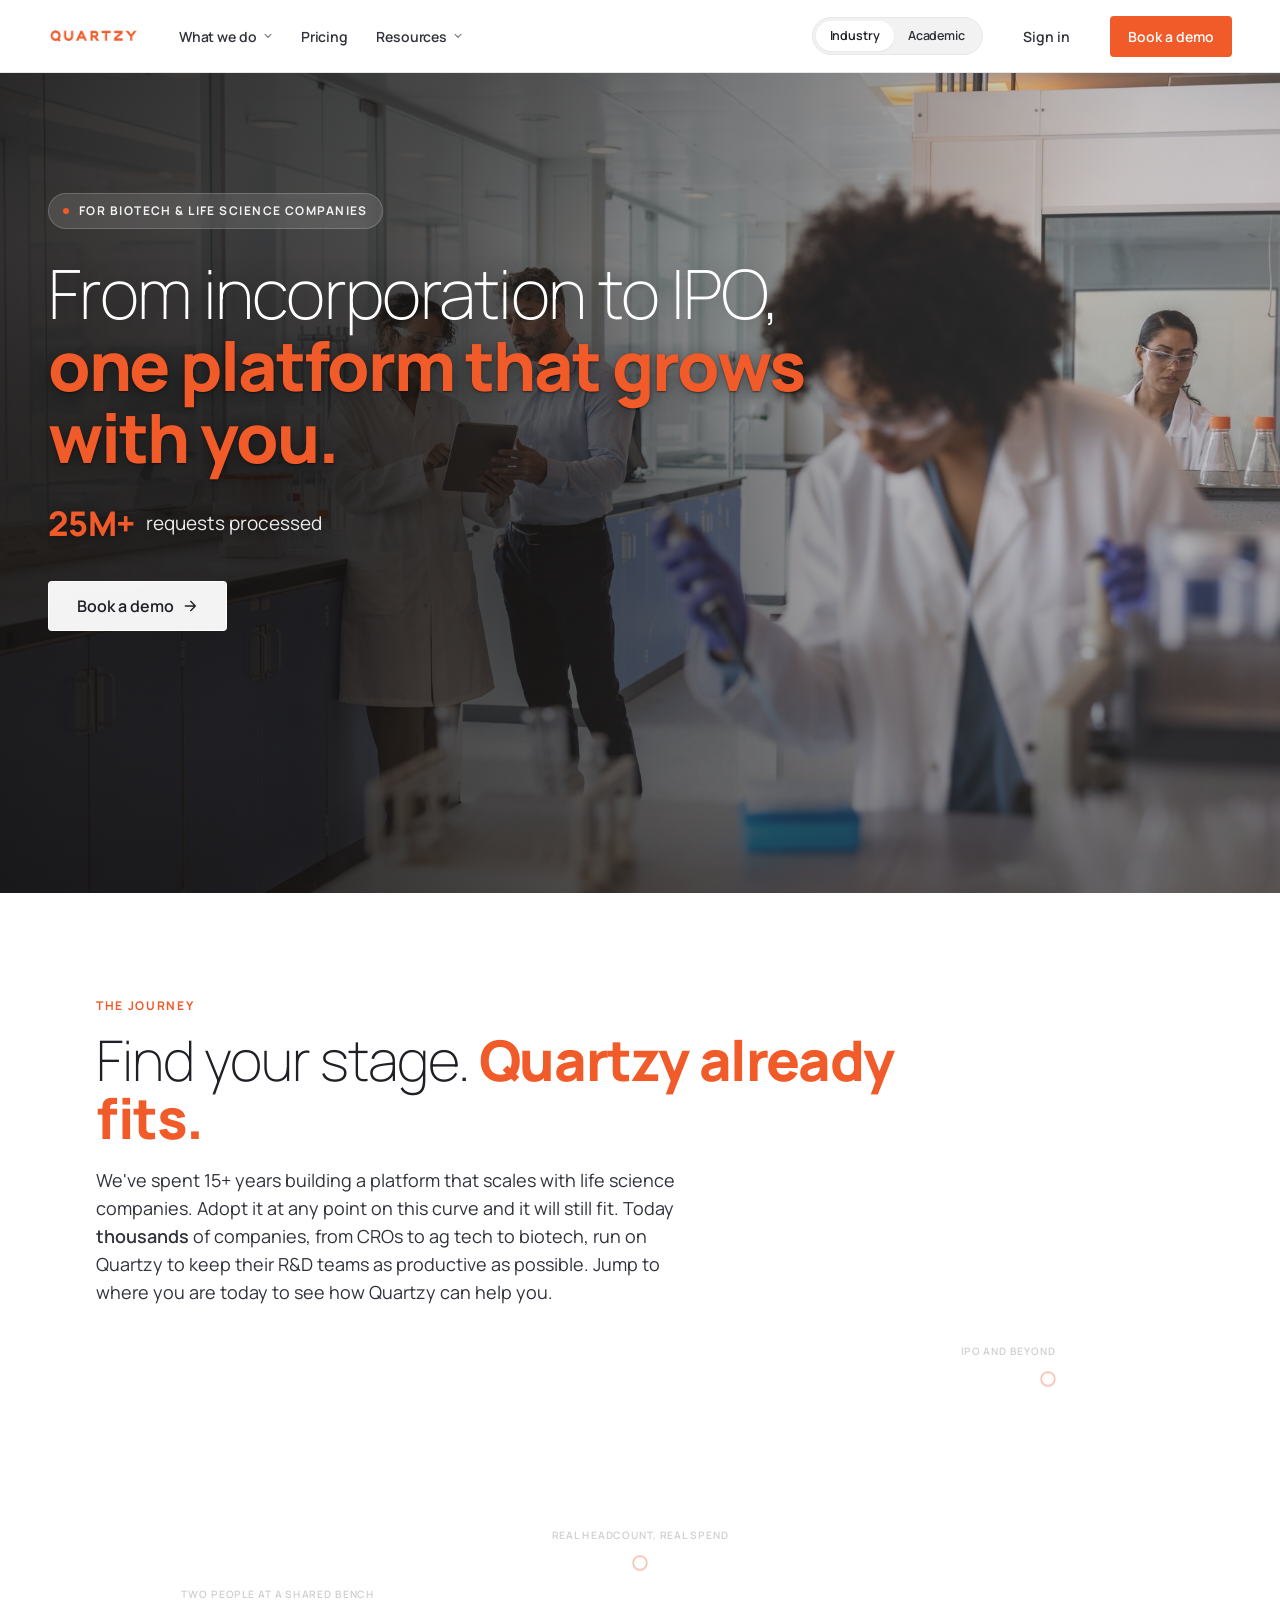
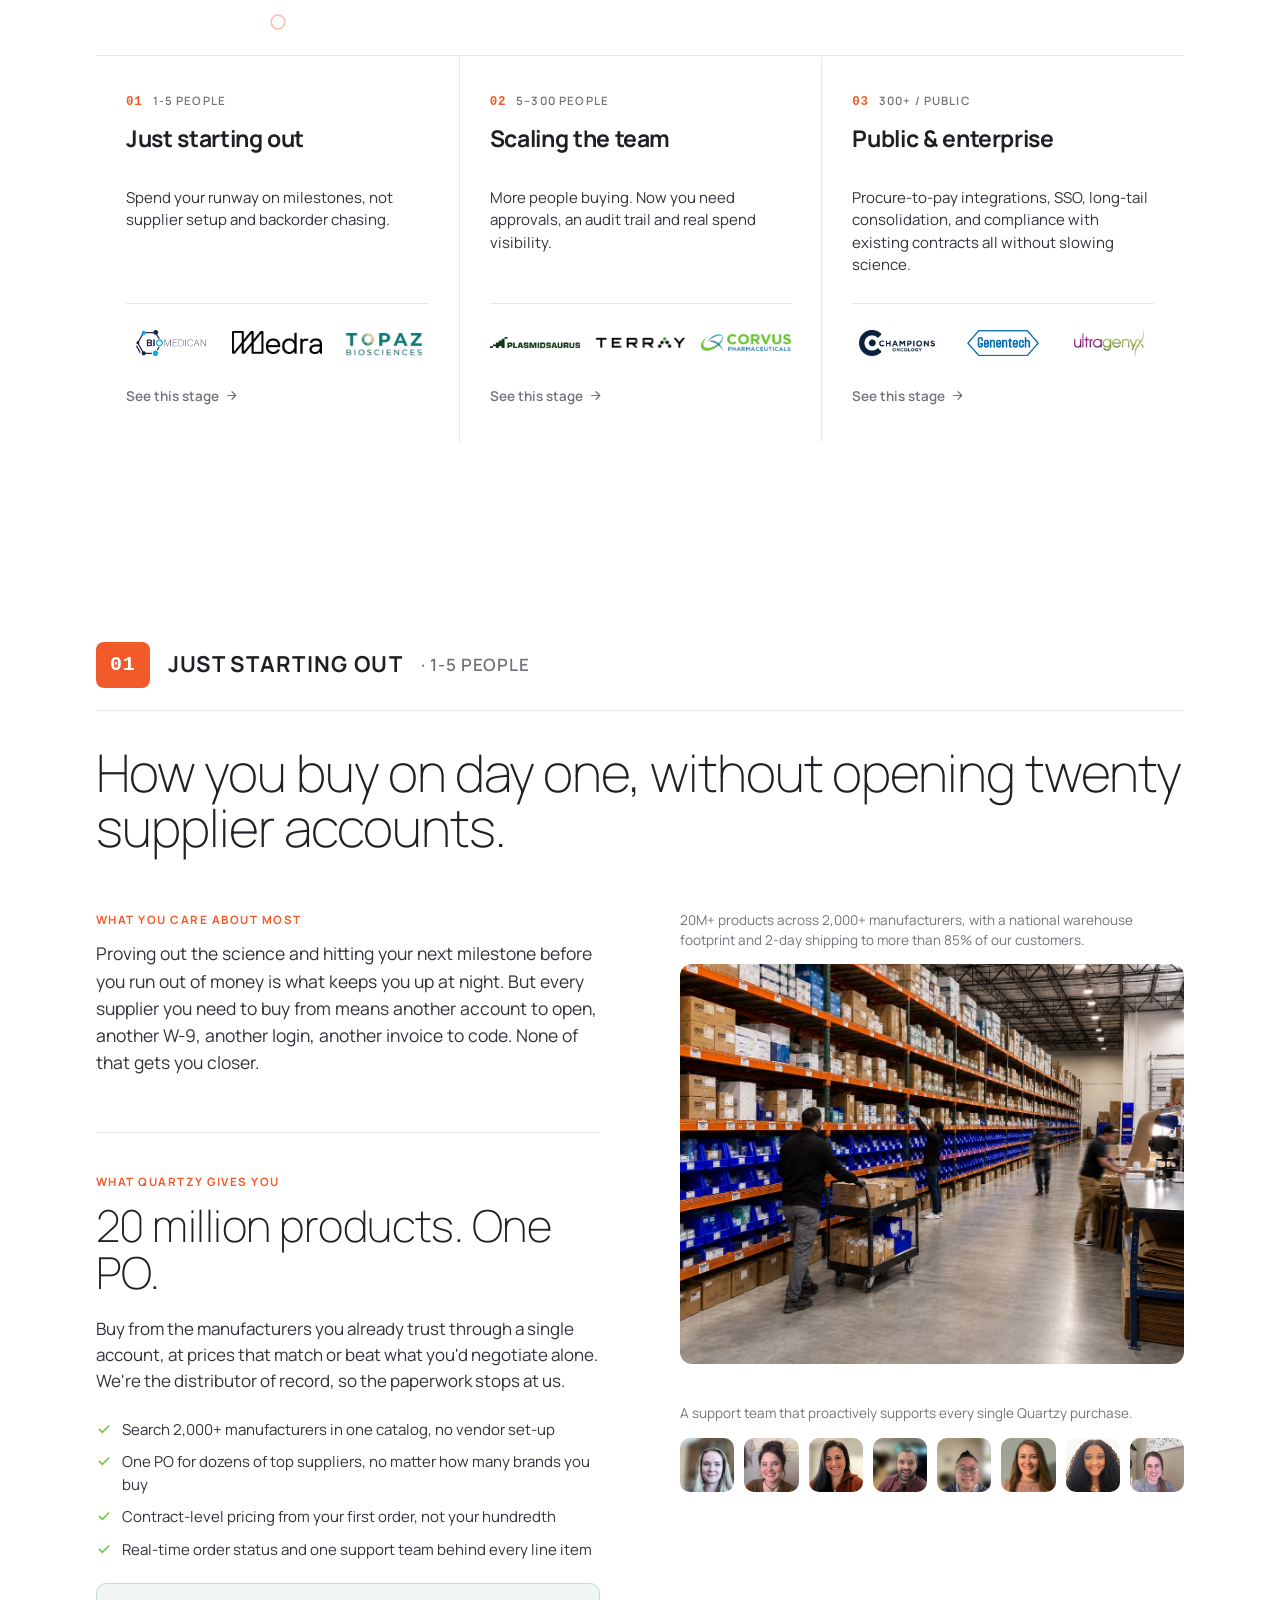
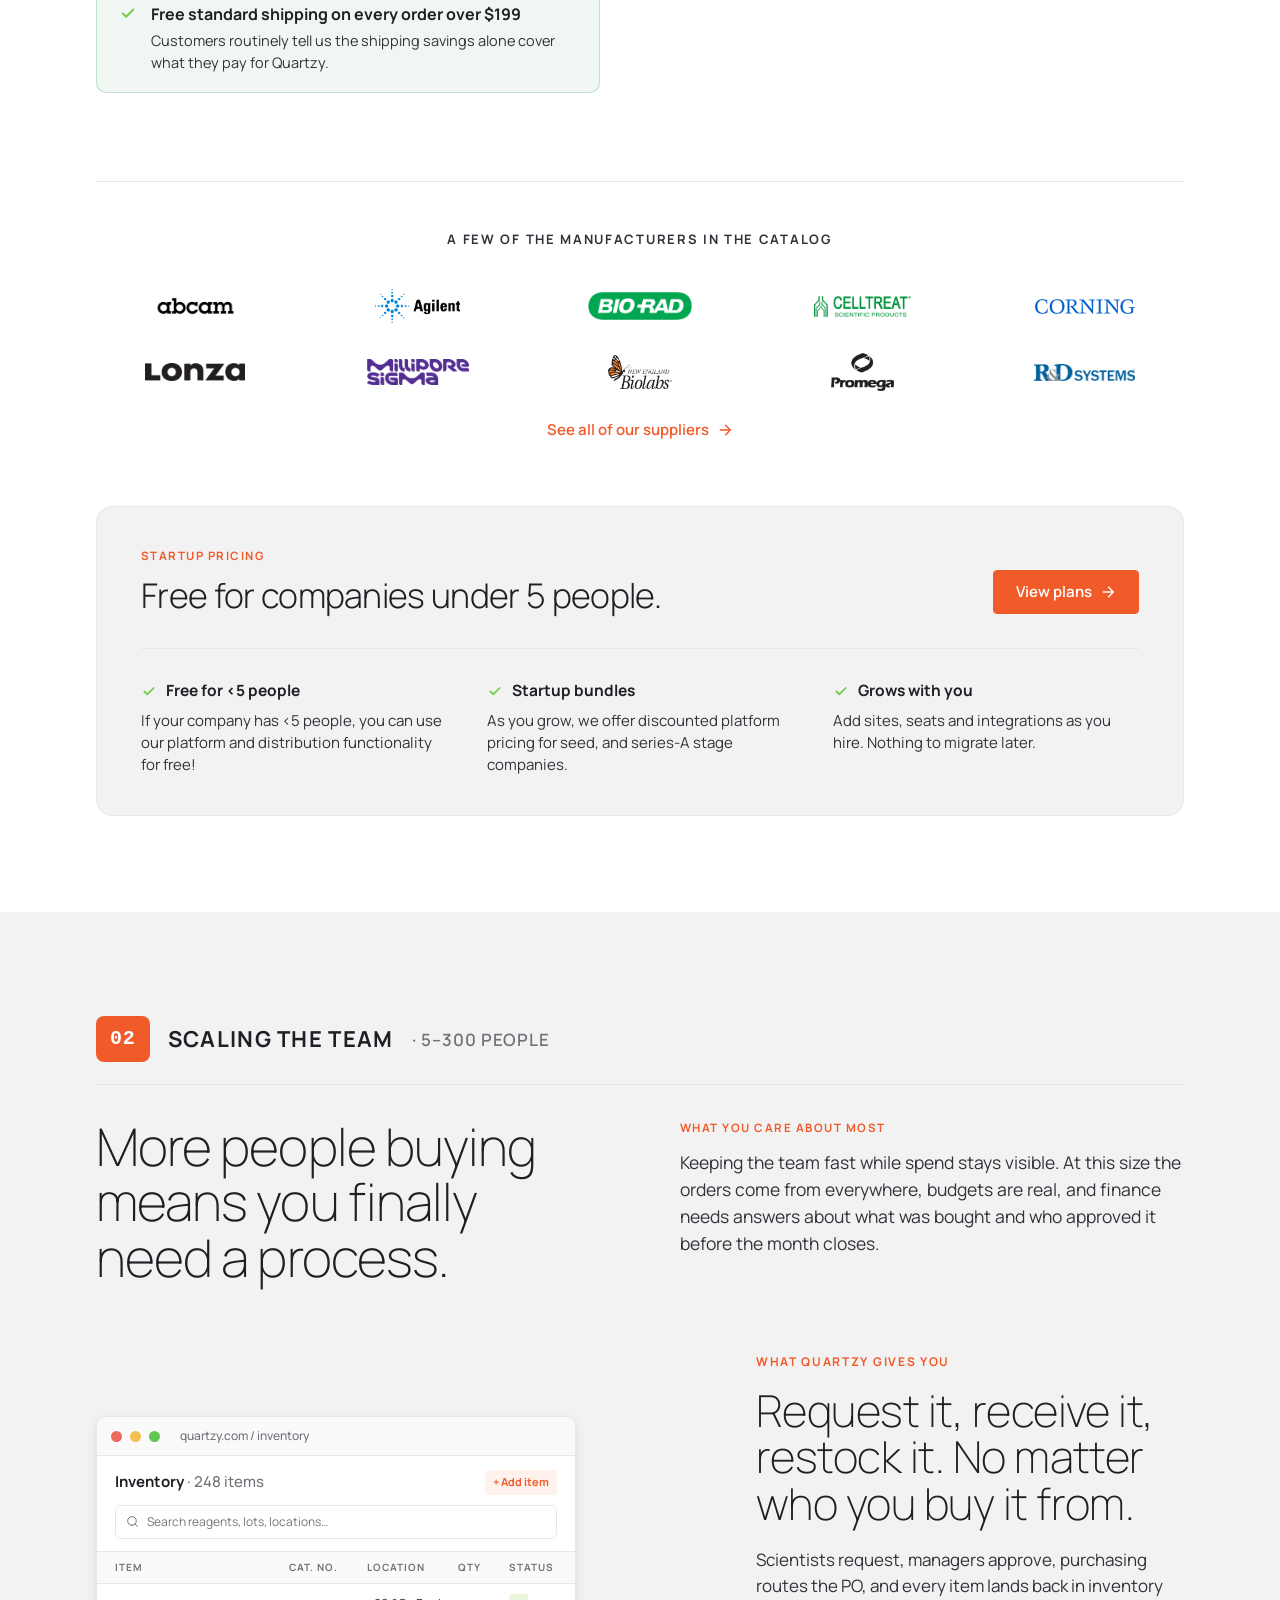
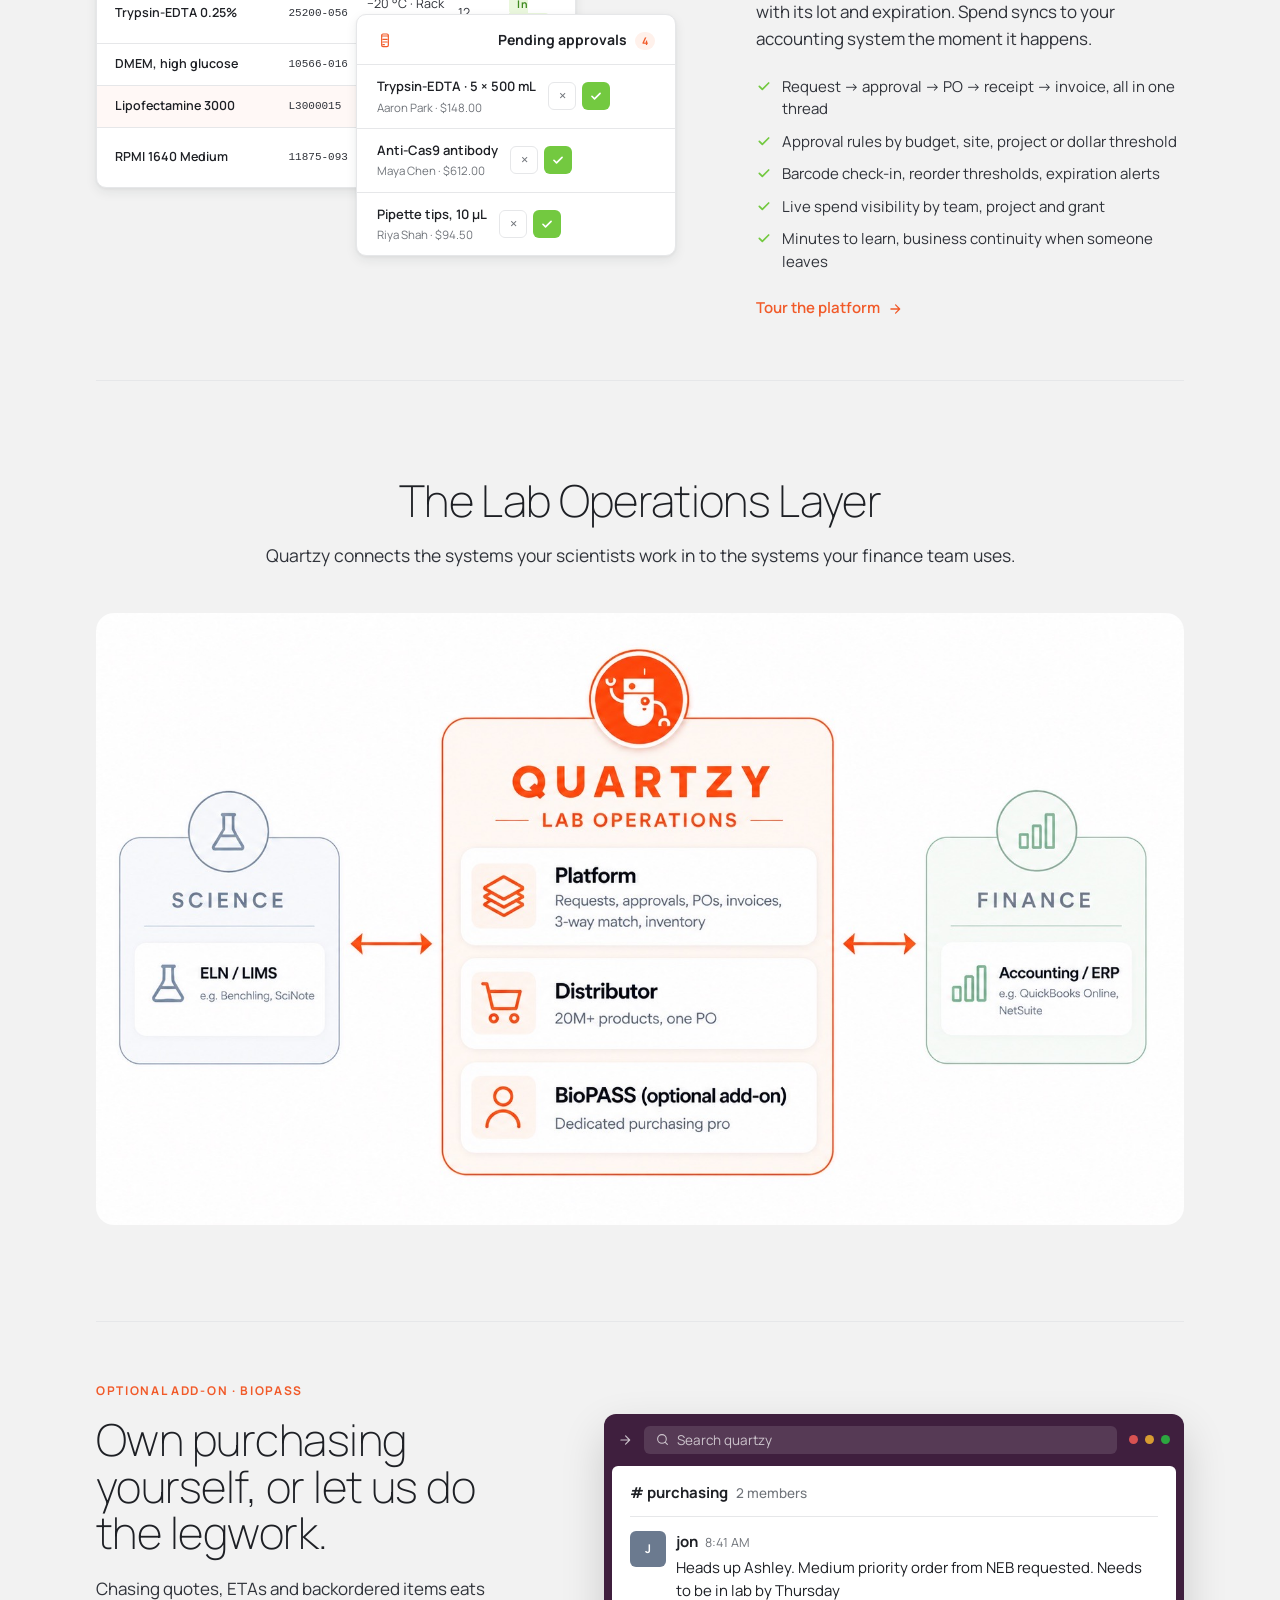
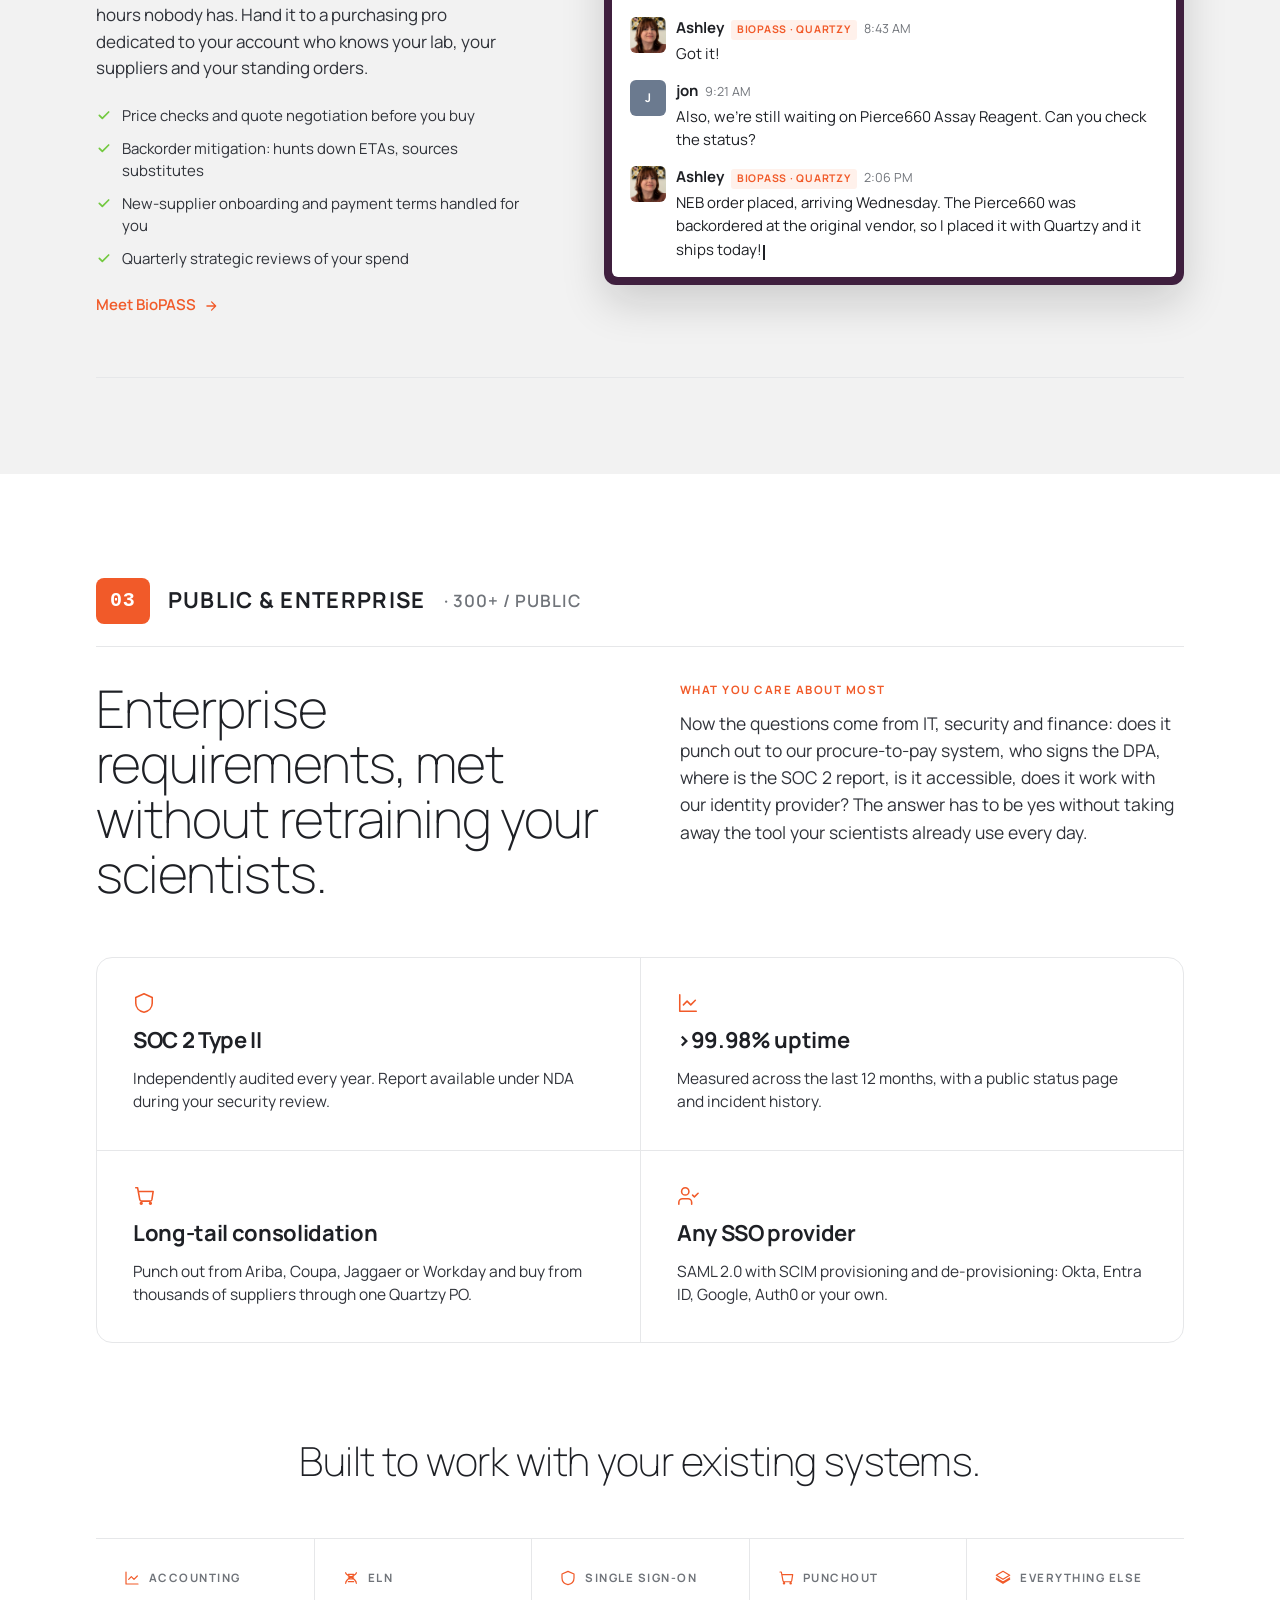
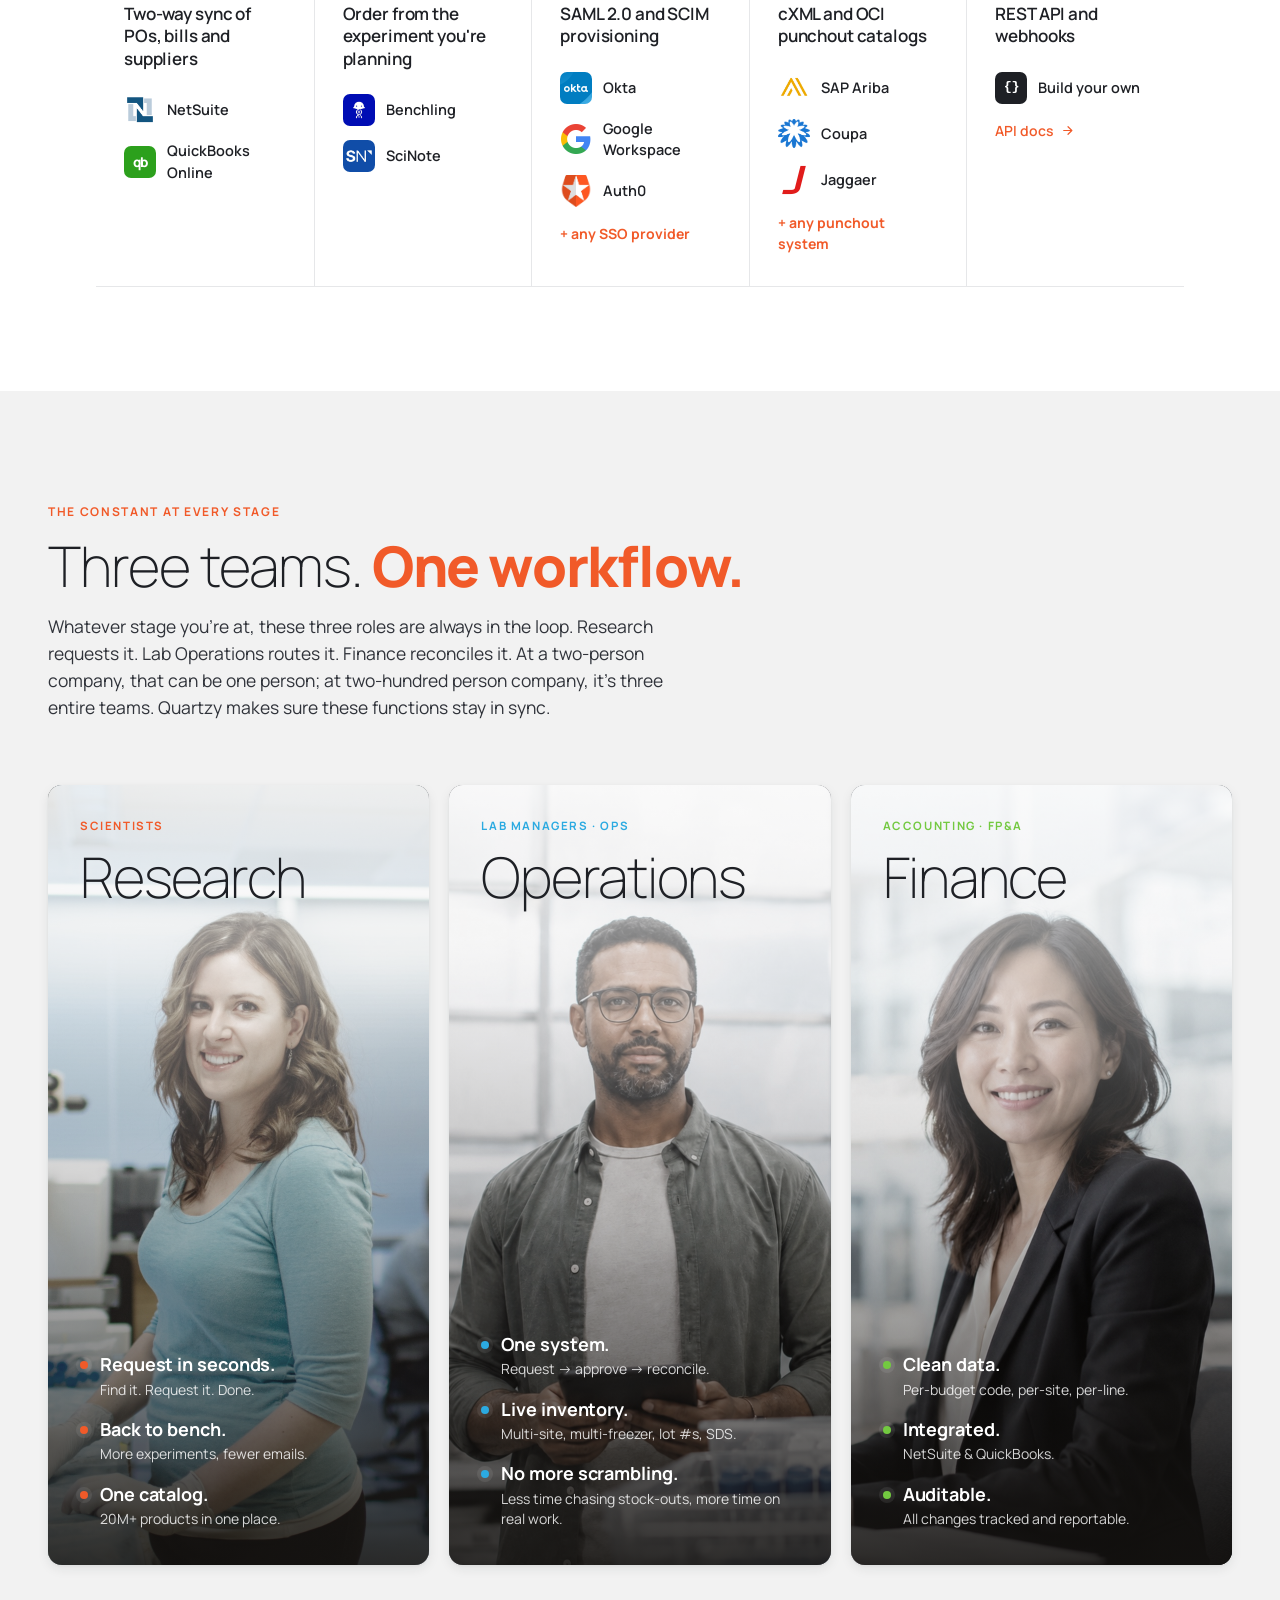
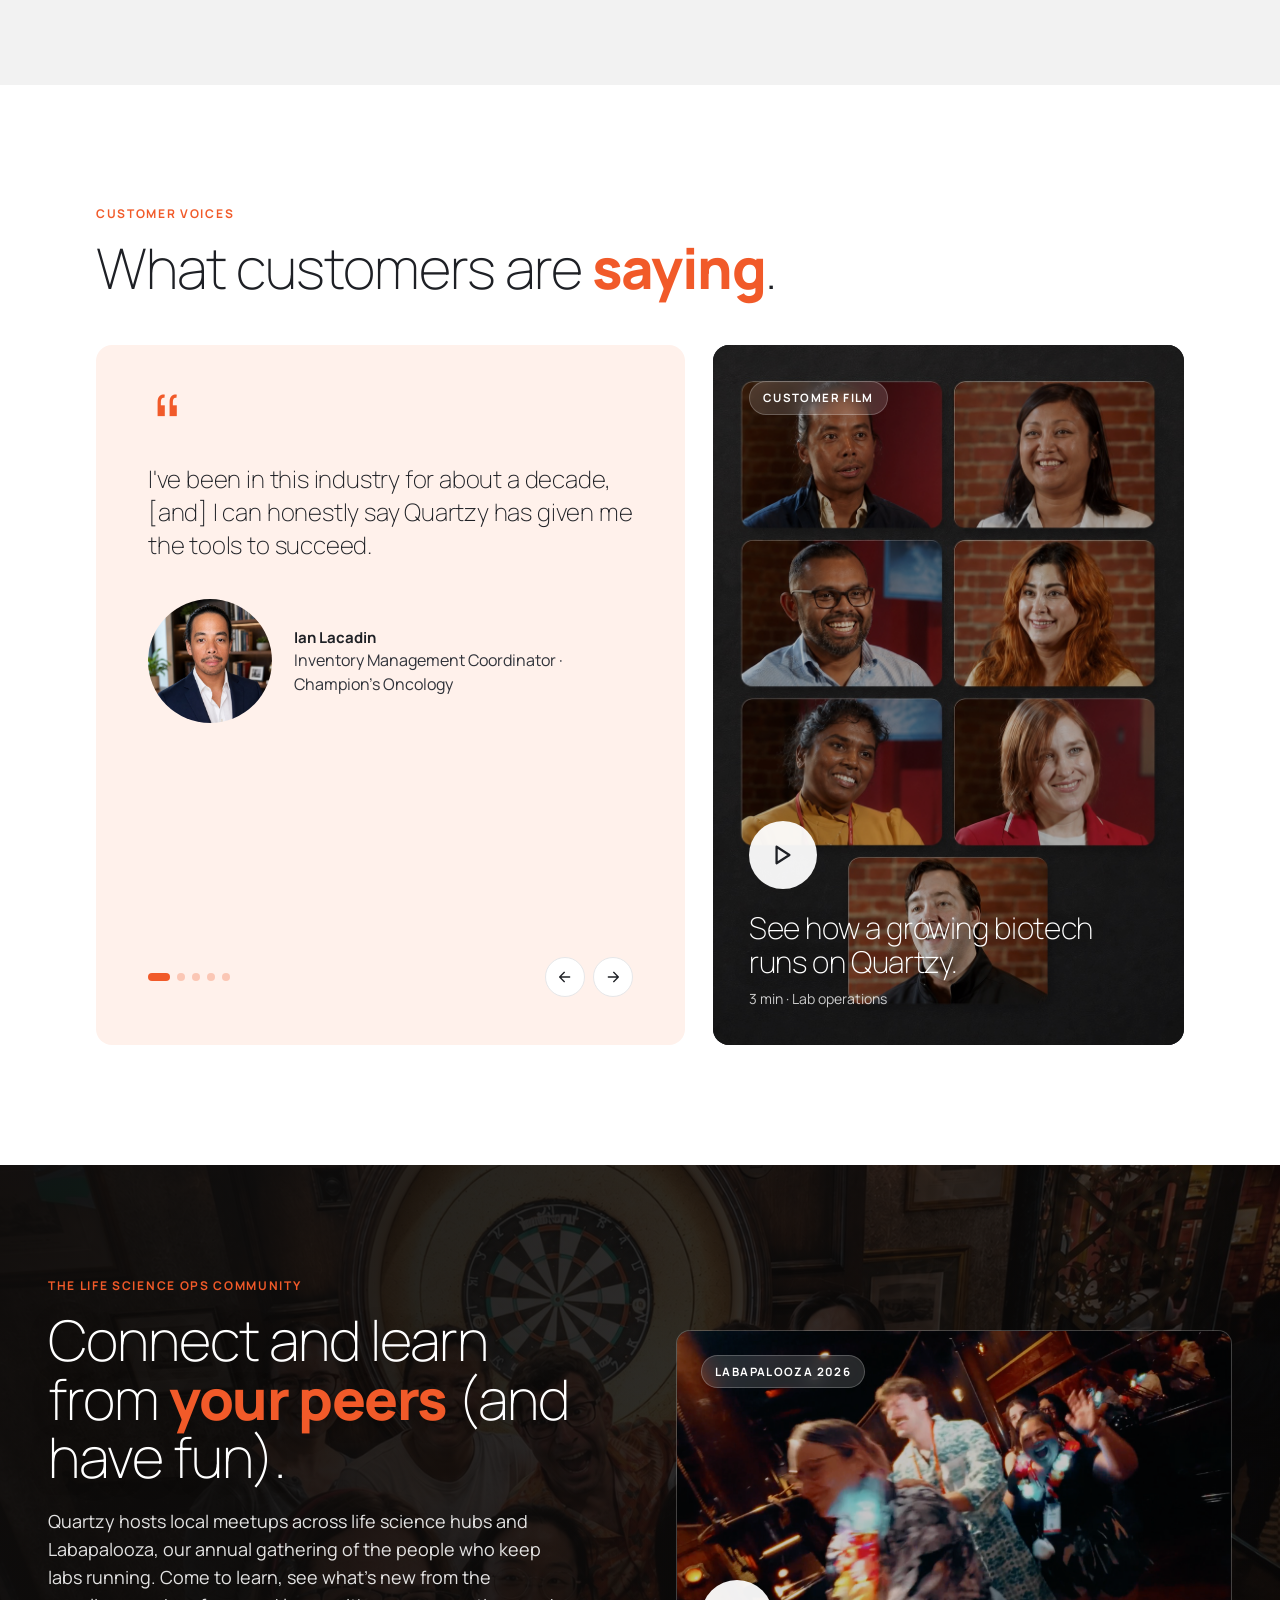
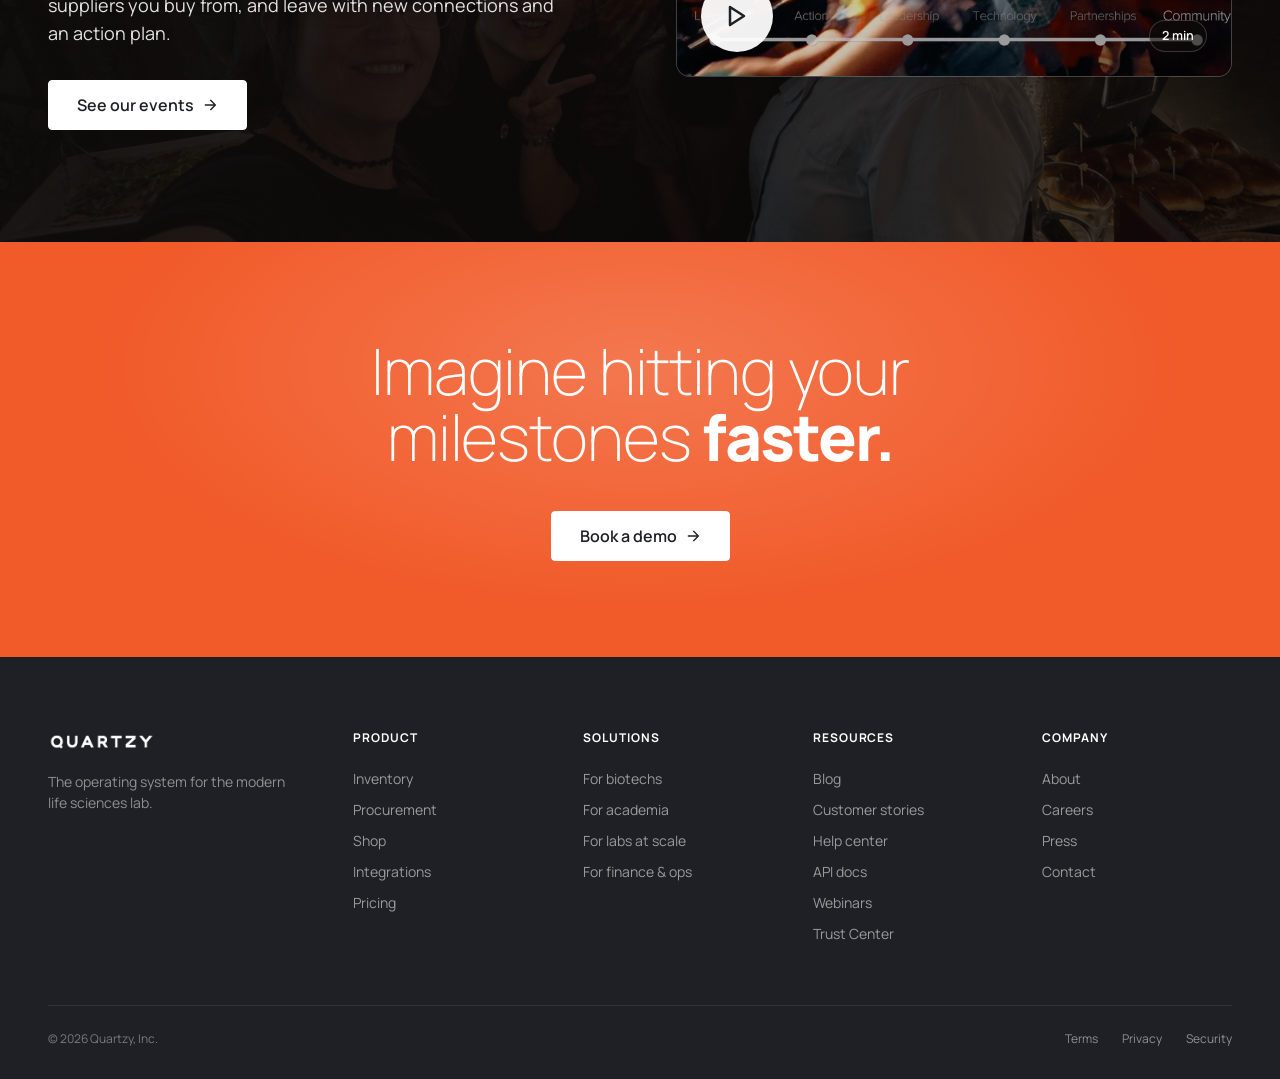
==== commit 01b3d089: "Restore clean SVG clip-path animation with aligned node coordinates and delayed stage 2 threshold" ====
--- a/website/index.html
+++ b/website/index.html
@@ -84,14 +84,6 @@
     </div>
     <div class="qz-curve">
       <svg viewBox="0 0 400 100" preserveAspectRatio="none">
-<<<<<<< Updated upstream
-        <path class="qz-curve__path" d="M50 92 C 220 92, 305 82, 350 6" fill="none" stroke="var(--color-calcium)" stroke-width="0.6" stroke-linecap="round" vector-effect="non-scaling-stroke"/>
-        <path class="qz-curve__fill" d="M50 92 C 220 92, 305 82, 350 6 L 350 100 L 50 100 Z" fill="var(--color-calcium)" opacity="0.06"/>
-      </svg>
-      <a class="qz-curve__node" data-stage="1" href="#stage-start" style="left:16.7%;top:92%"><span class="qz-curve__dot"></span><span class="qz-curve__caption">Two people at a shared bench</span></a>
-      <a class="qz-curve__node" data-stage="2" href="#stage-scale" style="left:50%;top:85.9%"><span class="qz-curve__dot"></span><span class="qz-curve__caption">Real headcount, real spend</span></a>
-      <a class="qz-curve__node qz-curve__node--end" data-stage="3" href="#stage-public" style="left:87.5%;top:6%"><span class="qz-curve__dot"></span><span class="qz-curve__caption">IPO and beyond</span></a>
-=======
         <defs>
           <clipPath id="qz-curve-clip" clipPathUnits="objectBoundingBox">
             <rect id="qz-clip-rect" x="0" y="0" width="0" height="1"/>
@@ -105,7 +97,6 @@
       <a class="qz-curve__node" data-stage="1" href="#stage-start" style="left:16.7%;top:93.7%"><span class="qz-curve__dot"></span><span class="qz-curve__caption">Two people at a shared bench</span></a>
       <a class="qz-curve__node" data-stage="2" href="#stage-scale" style="left:50%;top:79%"><span class="qz-curve__dot"></span><span class="qz-curve__caption">Real headcount, real spend</span></a>
       <a class="qz-curve__node qz-curve__node--end" data-stage="3" href="#stage-public" style="left:87.5%;top:32.9%"><span class="qz-curve__dot"></span><span class="qz-curve__caption">IPO and beyond</span></a>
->>>>>>> Stashed changes
     </div>
     <div class="qz-stages qz-stages--3">
       <a class="qz-stage-card" data-stage="1" href="#stage-start">
--- a/website/styles.css
+++ b/website/styles.css
@@ -180,11 +180,6 @@
 
 .qz-curve { position: relative; height: 400px; margin-bottom: 8px; }
 .qz-curve svg { position: absolute; inset: 0; width: 100%; height: 100%; overflow: visible; }
-<<<<<<< Updated upstream
-.qz-curve__path { transition: stroke-dashoffset 0.1s linear; }
-.qz-curve__fill { transition: clip-path 0.1s linear; }
-=======
->>>>>>> Stashed changes
 
 .qz-curve__node {
   position: absolute; transform: translate(-50%, -50%) scale(0.85); cursor: pointer;
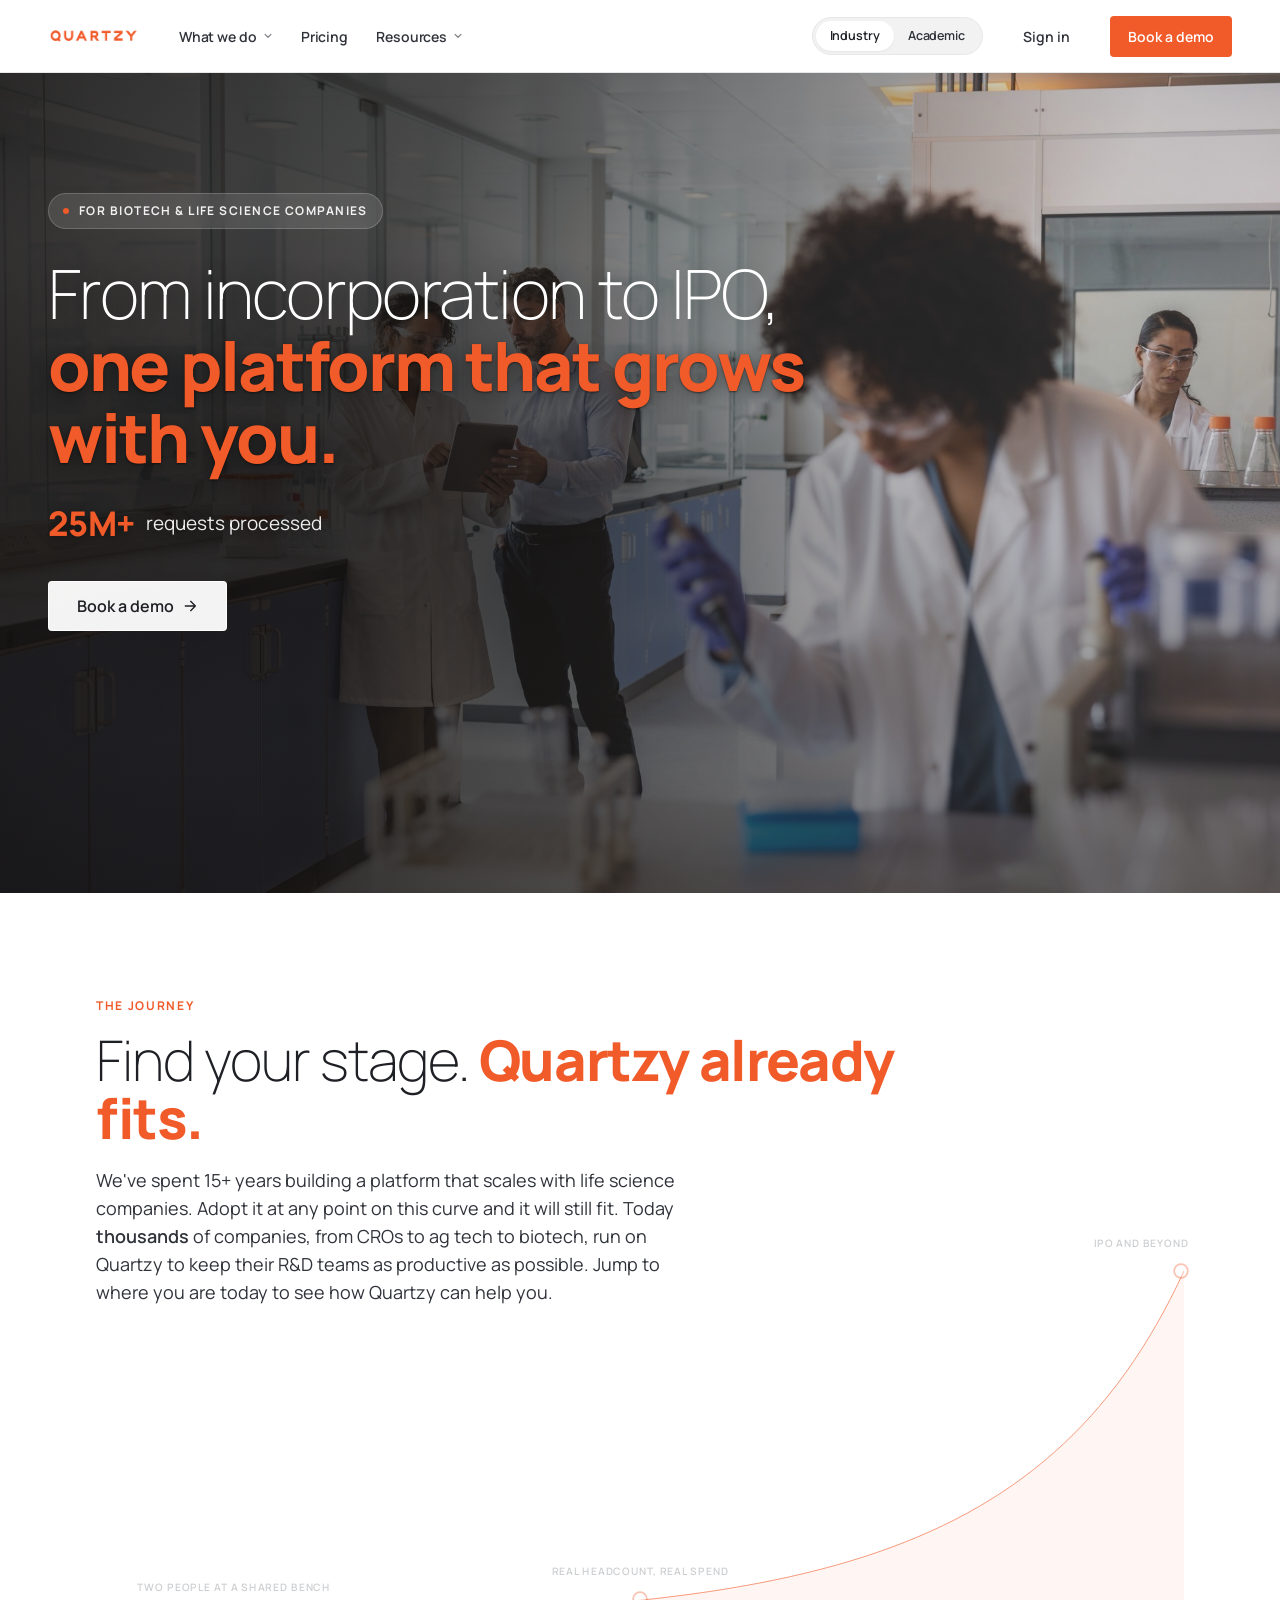
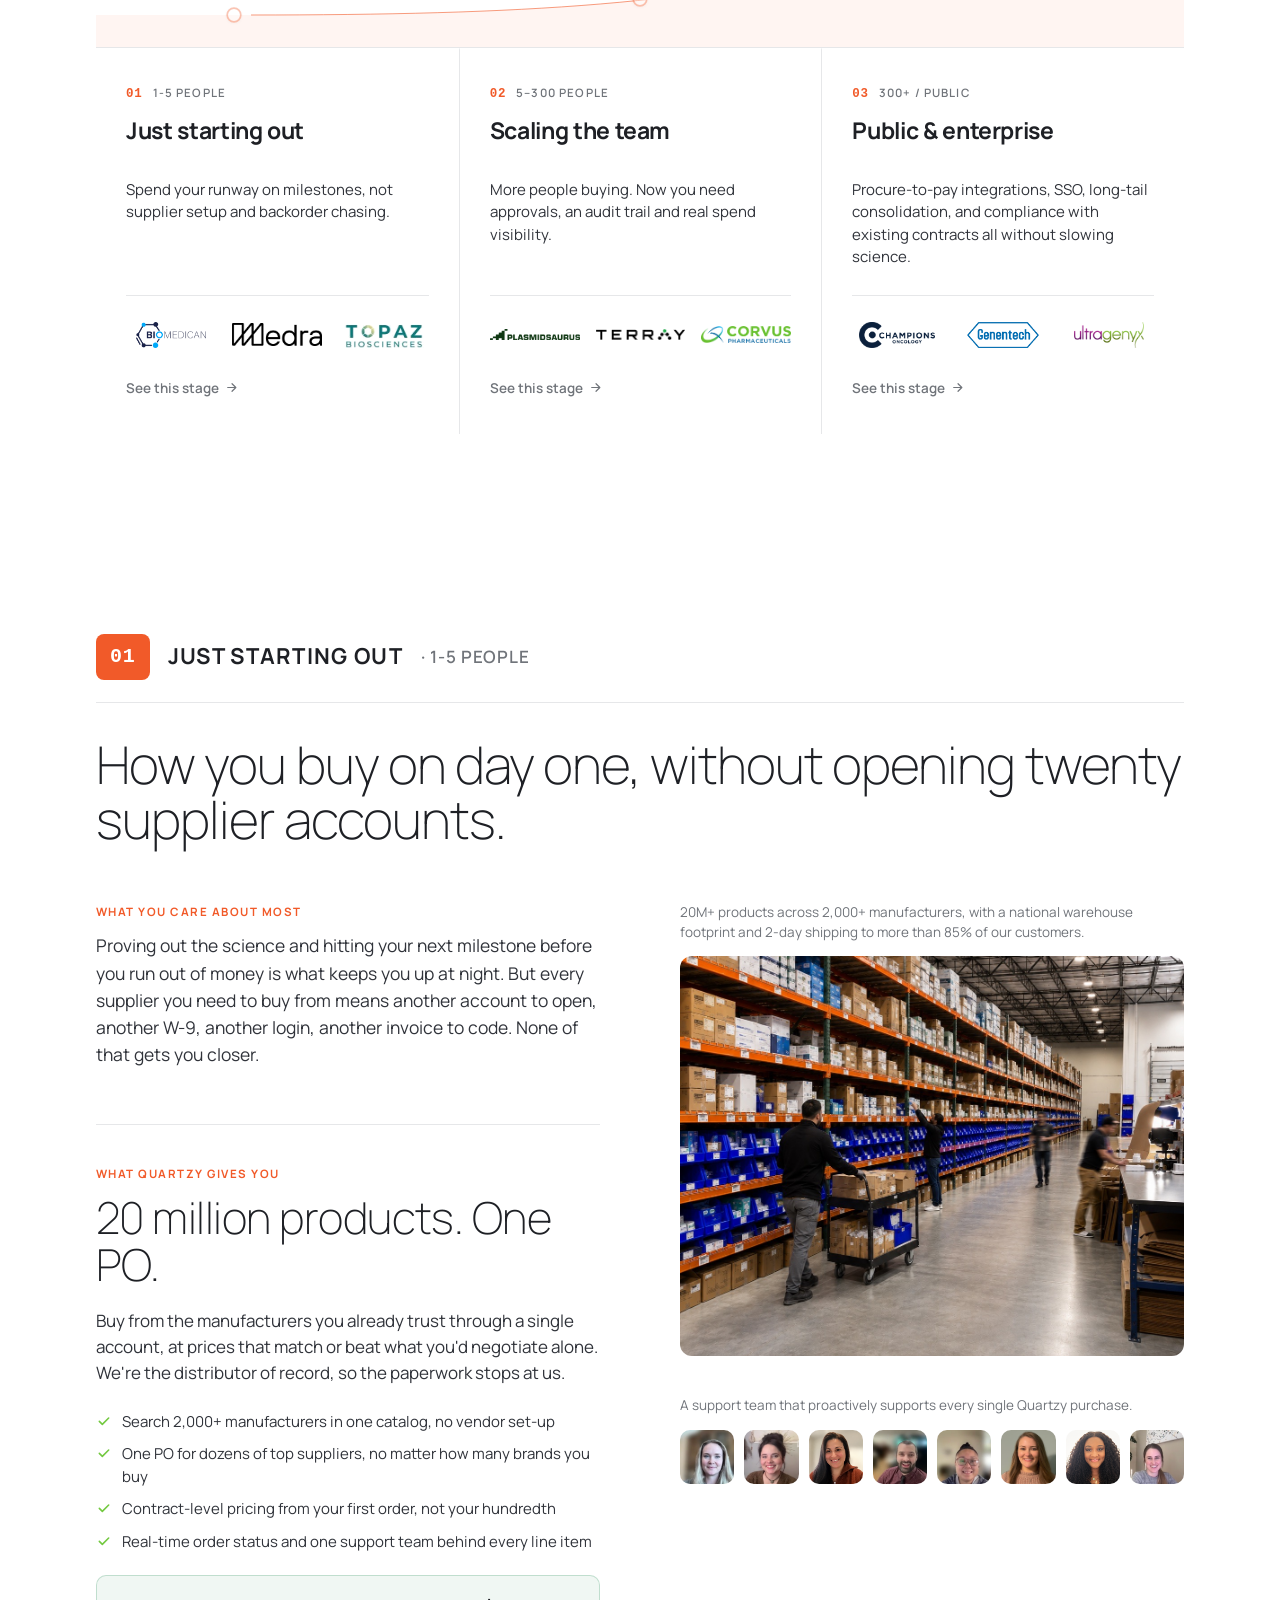
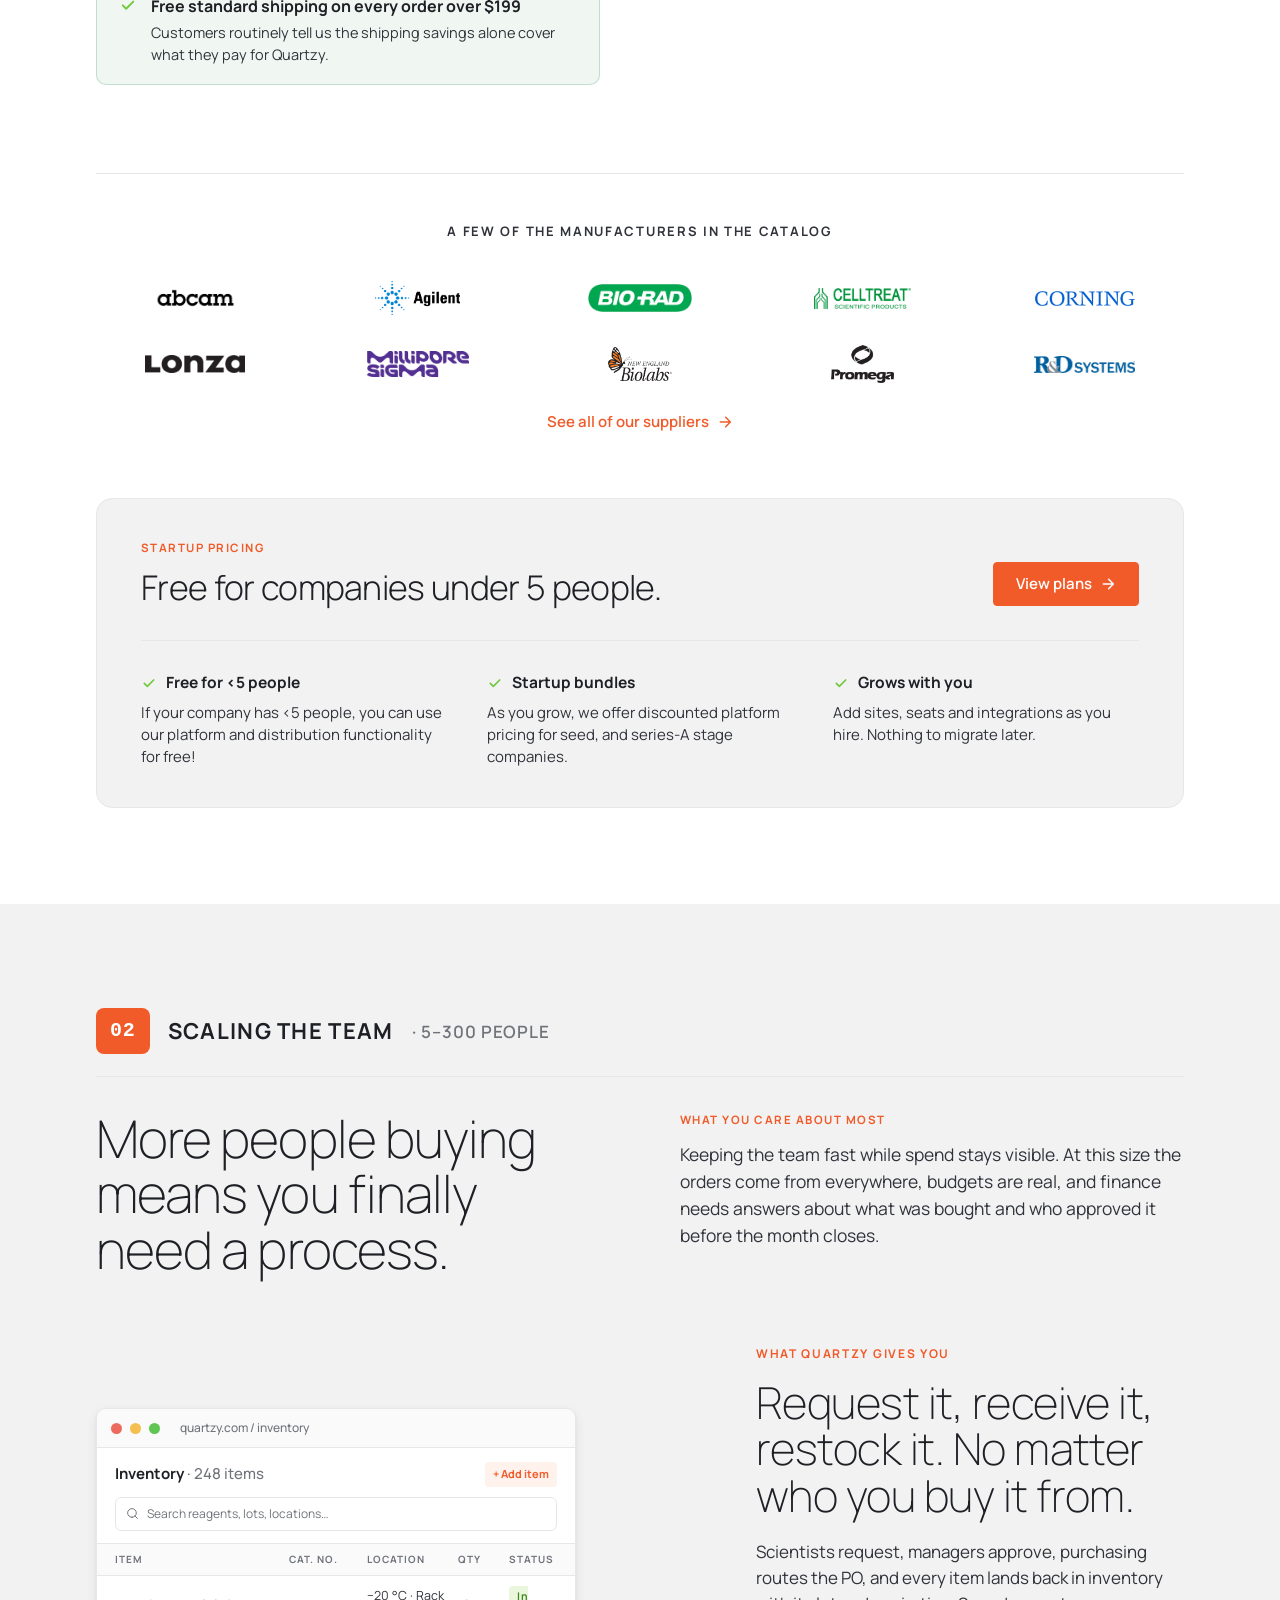
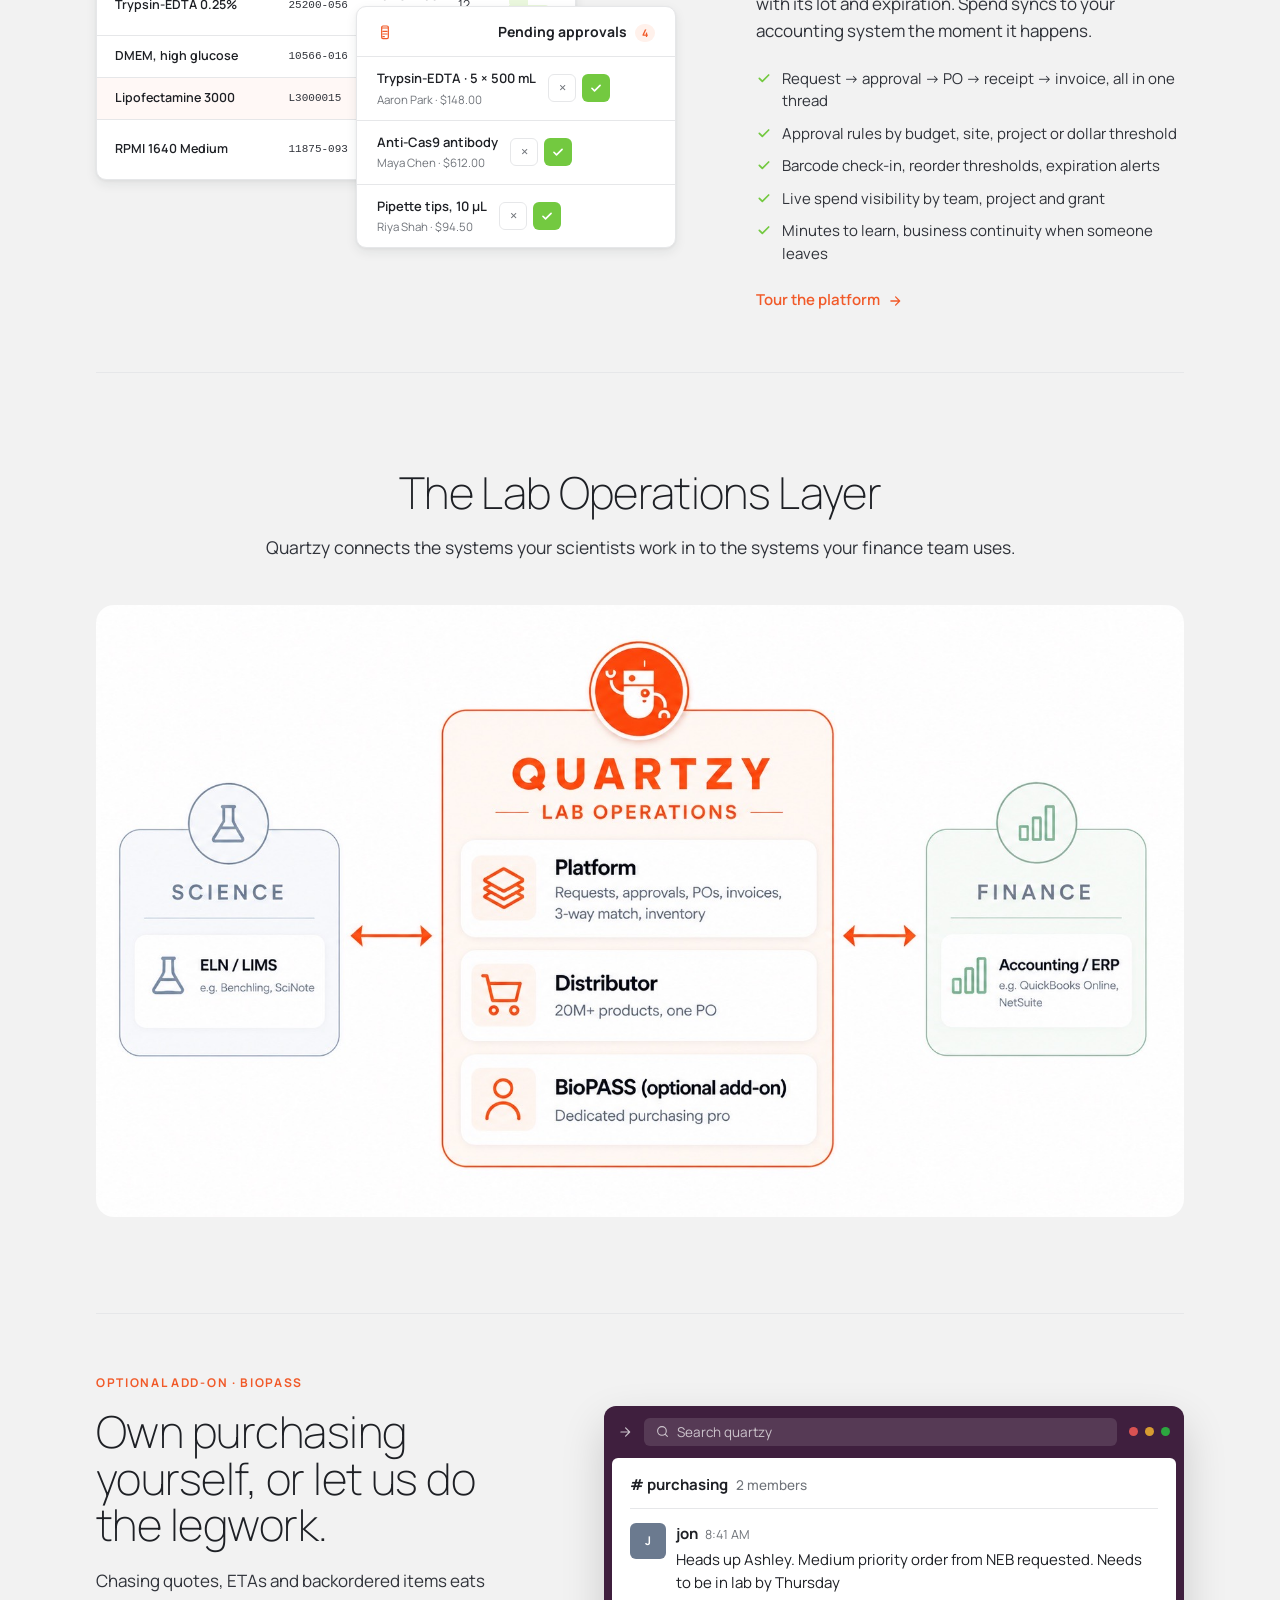
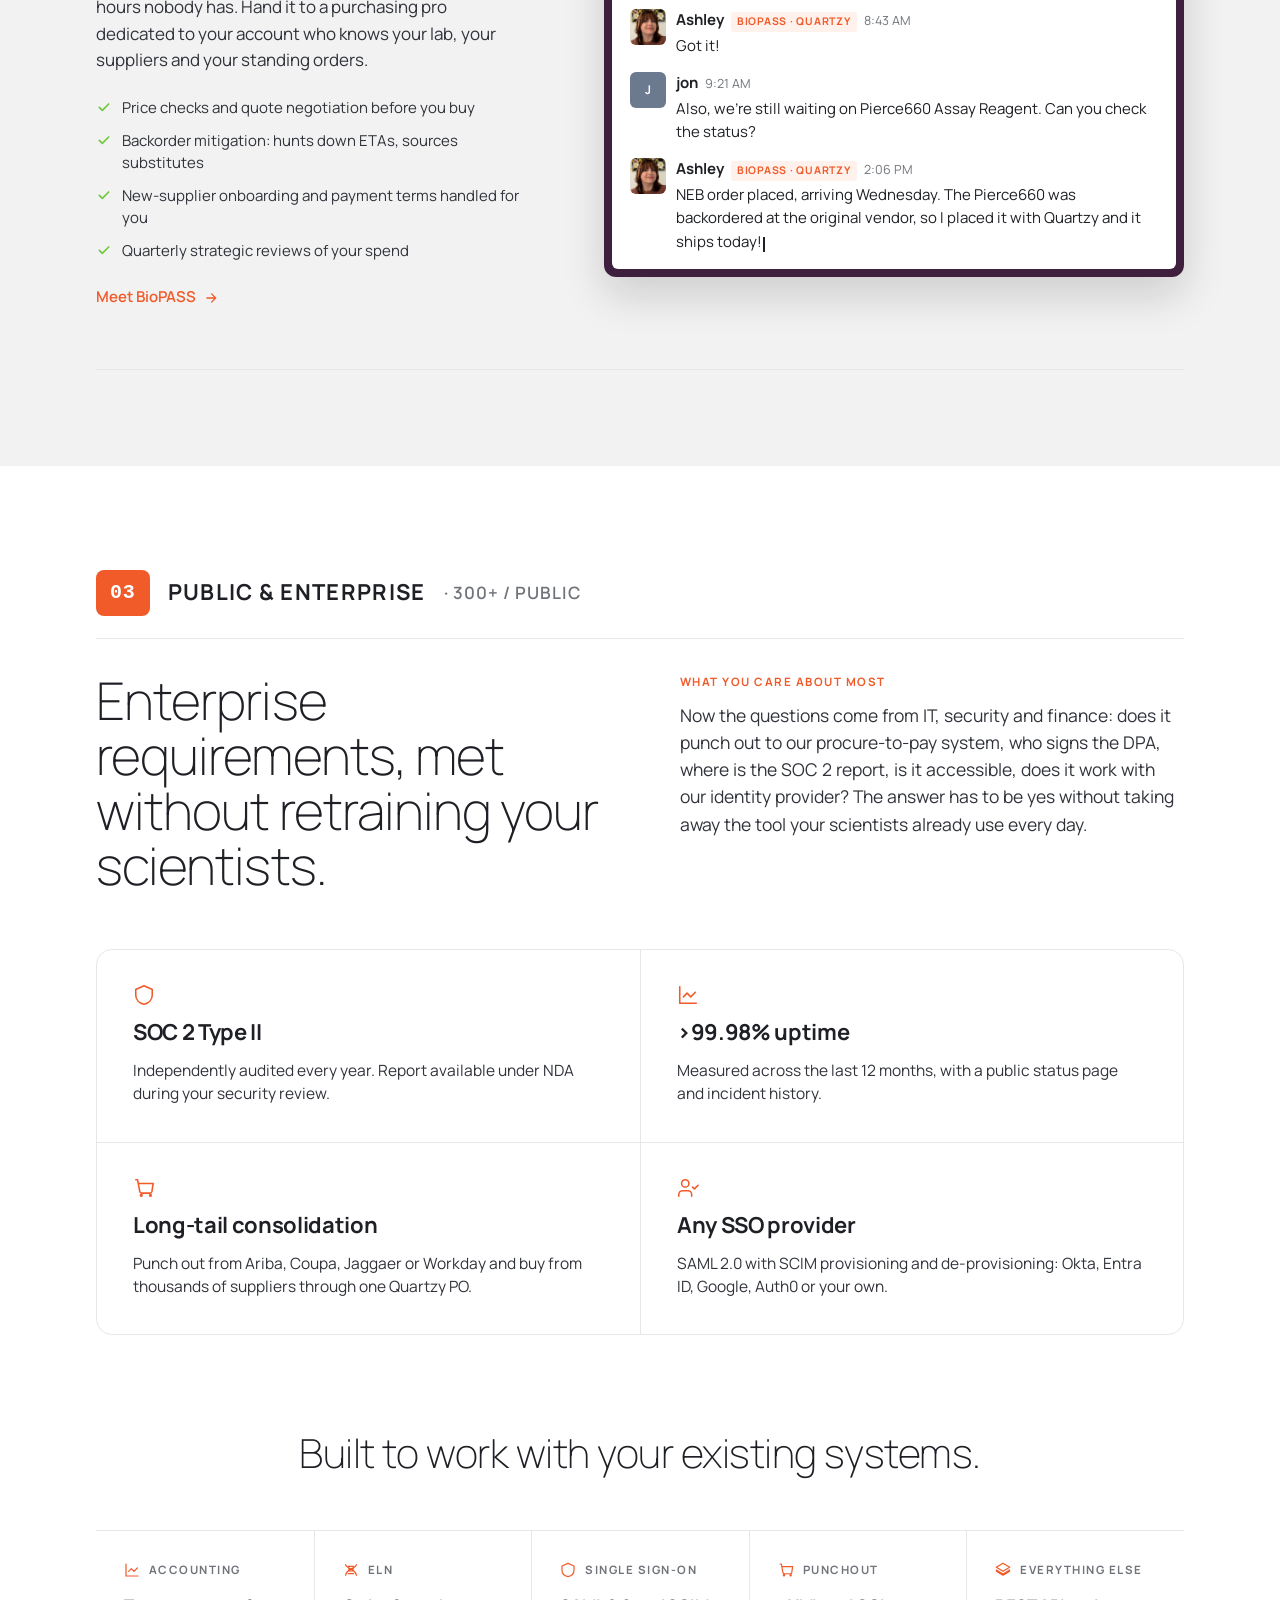
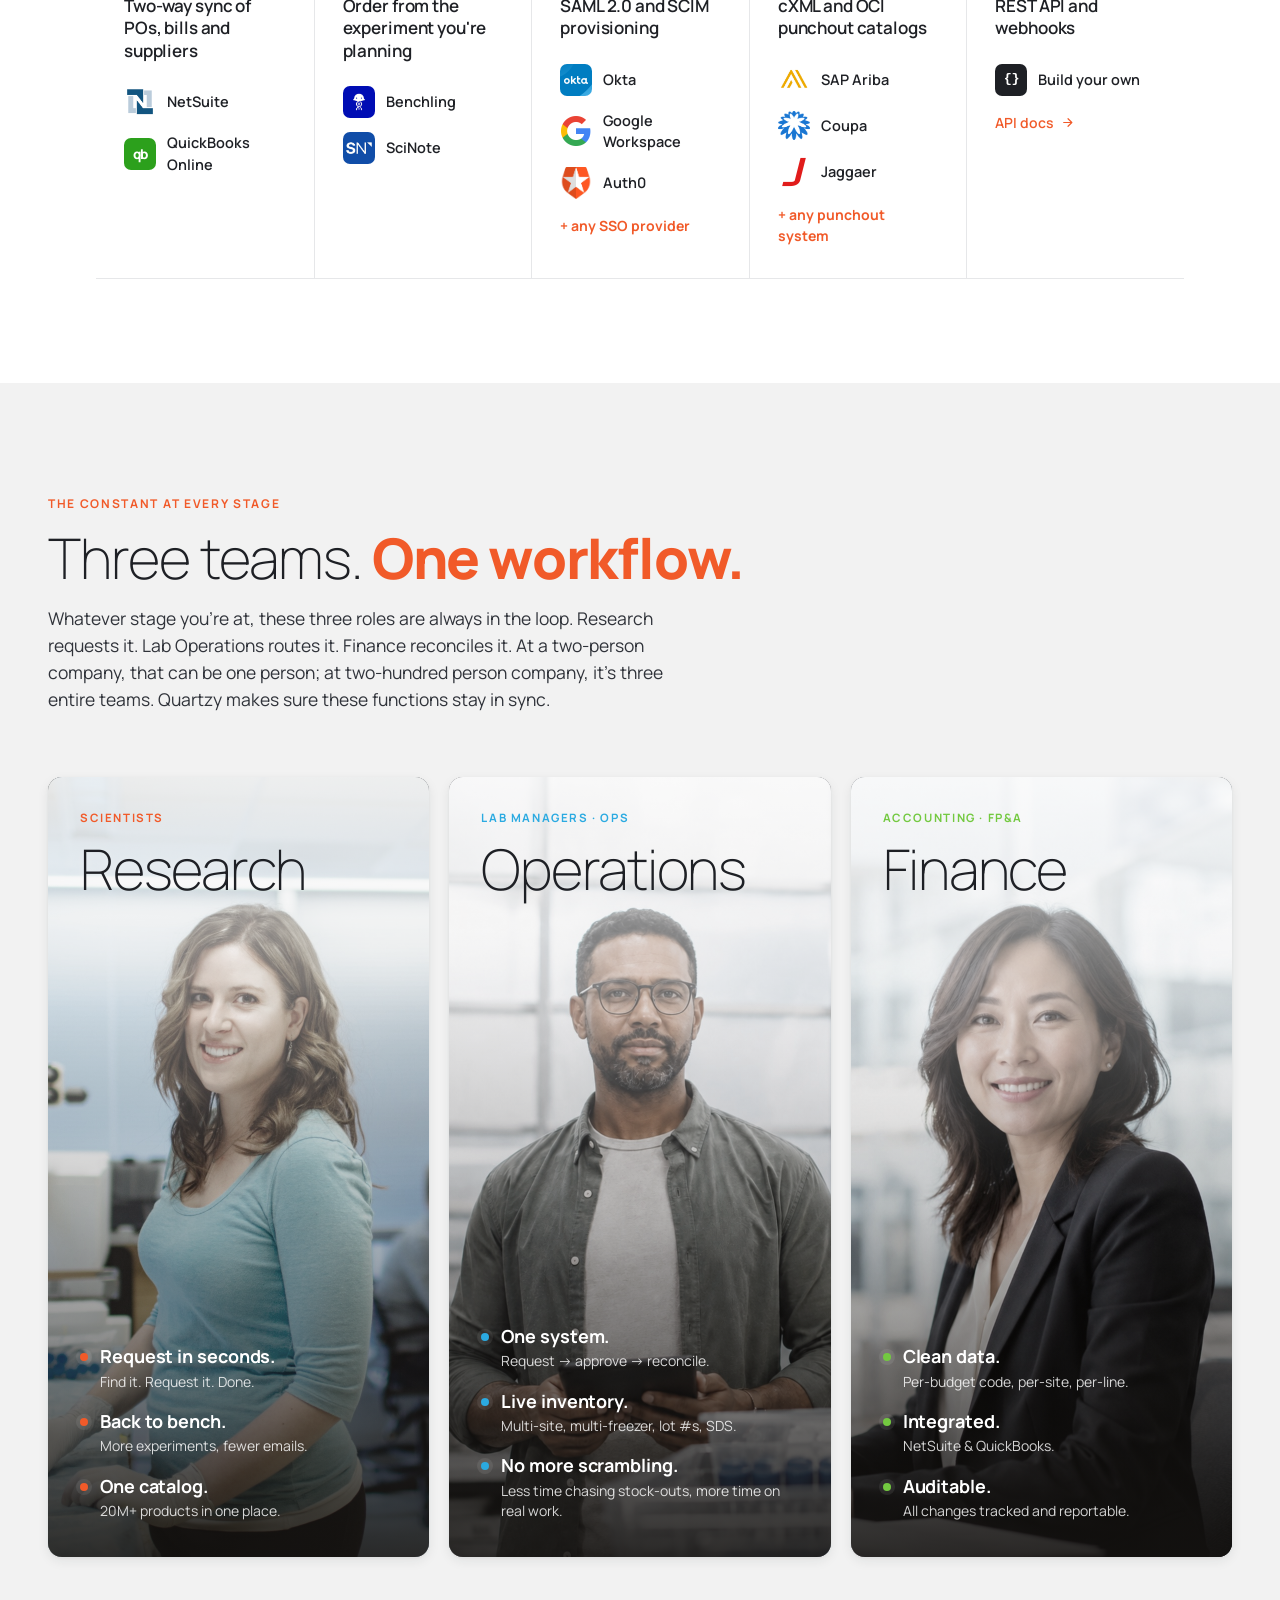
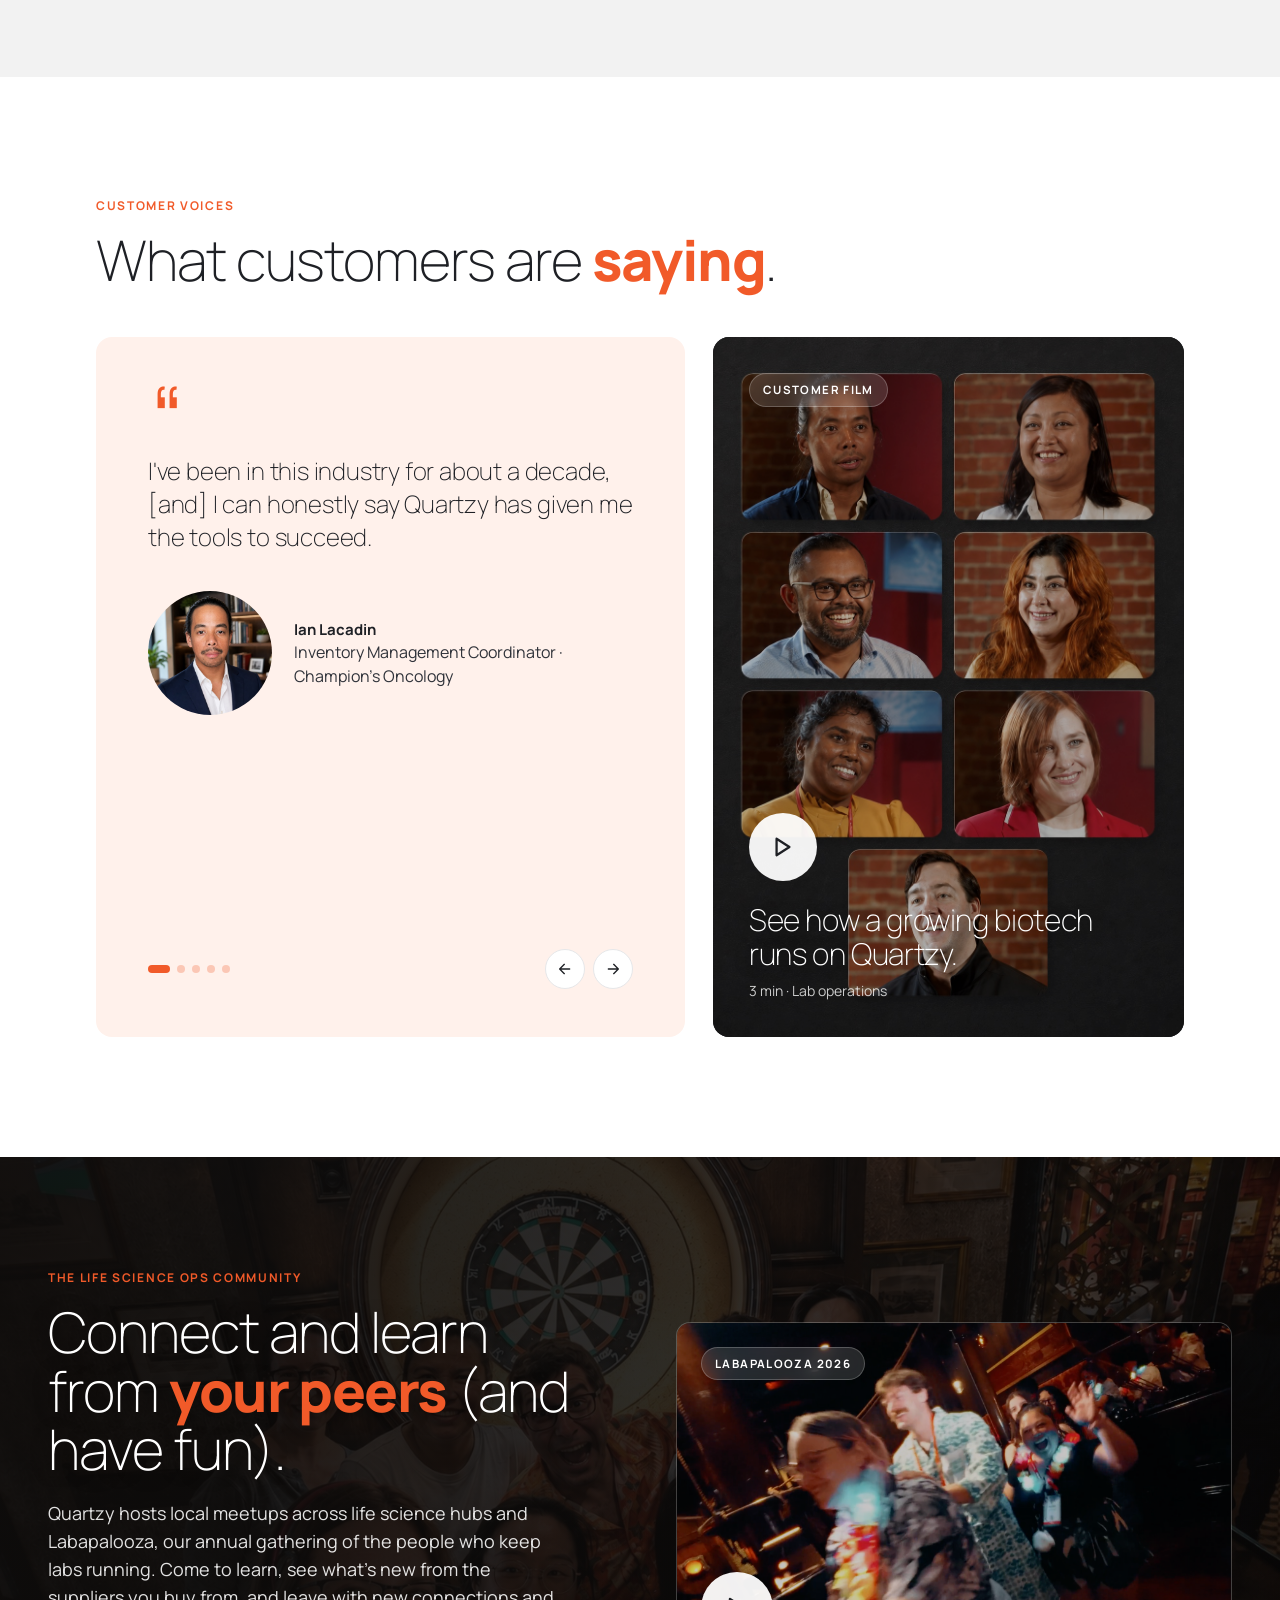
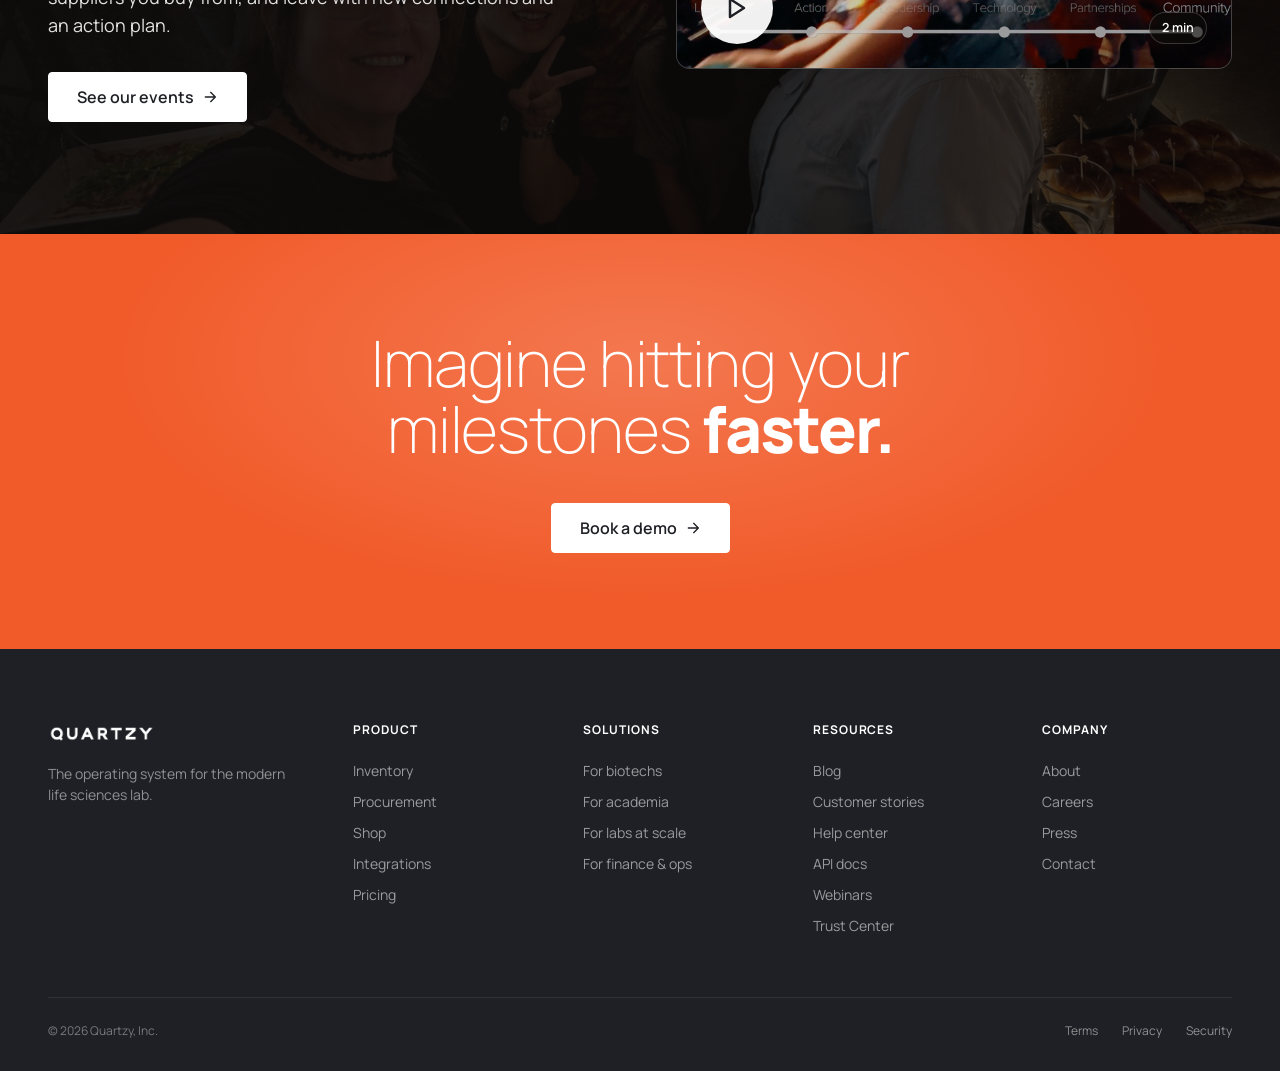
==== commit d6a8d678: "Merge branch 'main' into animate-graph" ====
--- a/website/index.html
+++ b/website/index.html
@@ -83,20 +83,13 @@
       <p class="qz-journey__lead">We've spent 15+ years building a platform that scales with life science companies. Adopt it at any point on this curve and it will still fit. Today <strong>thousands</strong> of companies, from CROs to ag tech to biotech, run on Quartzy to keep their R&amp;D teams as productive as possible. Jump to where you are today to see how Quartzy can help you.</p>
     </div>
     <div class="qz-curve">
-      <svg viewBox="0 0 400 100" preserveAspectRatio="none">
-        <defs>
-          <clipPath id="qz-curve-clip" clipPathUnits="objectBoundingBox">
-            <rect id="qz-clip-rect" x="0" y="0" width="0" height="1"/>
-          </clipPath>
-        </defs>
-        <g clip-path="url(#qz-curve-clip)">
-          <path class="qz-curve__path" d="M 0 95 C 140 95, 270 80, 400 6" fill="none" stroke="var(--color-calcium)" stroke-width="1.2" stroke-linecap="round" vector-effect="non-scaling-stroke"/>
-          <path class="qz-curve__fill" d="M 0 95 C 140 95, 270 80, 400 6 L 400 100 L 0 100 Z" fill="var(--color-calcium)" opacity="0.06"/>
-        </g>
+      <svg viewBox="0 0 350 100" preserveAspectRatio="none">
+        <path d="M50 92 C 220 92, 305 82, 350 6" fill="none" stroke="var(--color-calcium)" stroke-width="0.6" stroke-linecap="round" vector-effect="non-scaling-stroke"/>
+        <path d="M0 92 L 50 92 C 220 92, 305 82, 350 6 L 400 6 L 400 100 L 0 100 Z" fill="var(--color-calcium)" opacity="0.06"/>
       </svg>
-      <a class="qz-curve__node" data-stage="1" href="#stage-start" style="left:16.7%;top:93.7%"><span class="qz-curve__dot"></span><span class="qz-curve__caption">Two people at a shared bench</span></a>
-      <a class="qz-curve__node" data-stage="2" href="#stage-scale" style="left:50%;top:79%"><span class="qz-curve__dot"></span><span class="qz-curve__caption">Real headcount, real spend</span></a>
-      <a class="qz-curve__node qz-curve__node--end" data-stage="3" href="#stage-public" style="left:87.5%;top:32.9%"><span class="qz-curve__dot"></span><span class="qz-curve__caption">IPO and beyond</span></a>
+      <a class="qz-curve__node" href="#stage-start" style="left:12.7%;top:92%"><span class="qz-curve__dot"></span><span class="qz-curve__caption">Two people at a shared bench</span></a>
+      <a class="qz-curve__node" href="#stage-scale" style="left:50%;top:87.9%"><span class="qz-curve__dot"></span><span class="qz-curve__caption">Real headcount, real spend</span></a>
+      <a class="qz-curve__node qz-curve__node--end" href="#stage-public" style="left:99.7%;top:6%"><span class="qz-curve__dot"></span><span class="qz-curve__caption">IPO and beyond</span></a>
     </div>
     <div class="qz-stages qz-stages--3">
       <a class="qz-stage-card" data-stage="1" href="#stage-start">
--- a/website/styles.css
+++ b/website/styles.css
@@ -178,9 +178,8 @@
 .qz-journey__lead { font-size: 18px; color: var(--color-marble); margin: 20px 0 0; max-width: 620px; line-height: 1.55; }
 .qz-journey__lead--wide { max-width: 1100px; }
 
-.qz-curve { position: relative; height: 400px; margin-bottom: 8px; }
-.qz-curve svg { position: absolute; inset: 0; width: 100%; height: 100%; overflow: visible; }
-
+.qz-curve { position: relative; height: 400px; margin-bottom: 0; }
+.qz-curve svg { position: absolute; inset: 0; width: 100%; height: 100%; }
 .qz-curve__node {
   position: absolute; transform: translate(-50%, -50%) scale(0.85); cursor: pointer;
   border: none; background: transparent; padding: 0; display: grid; place-items: center; text-decoration: none;
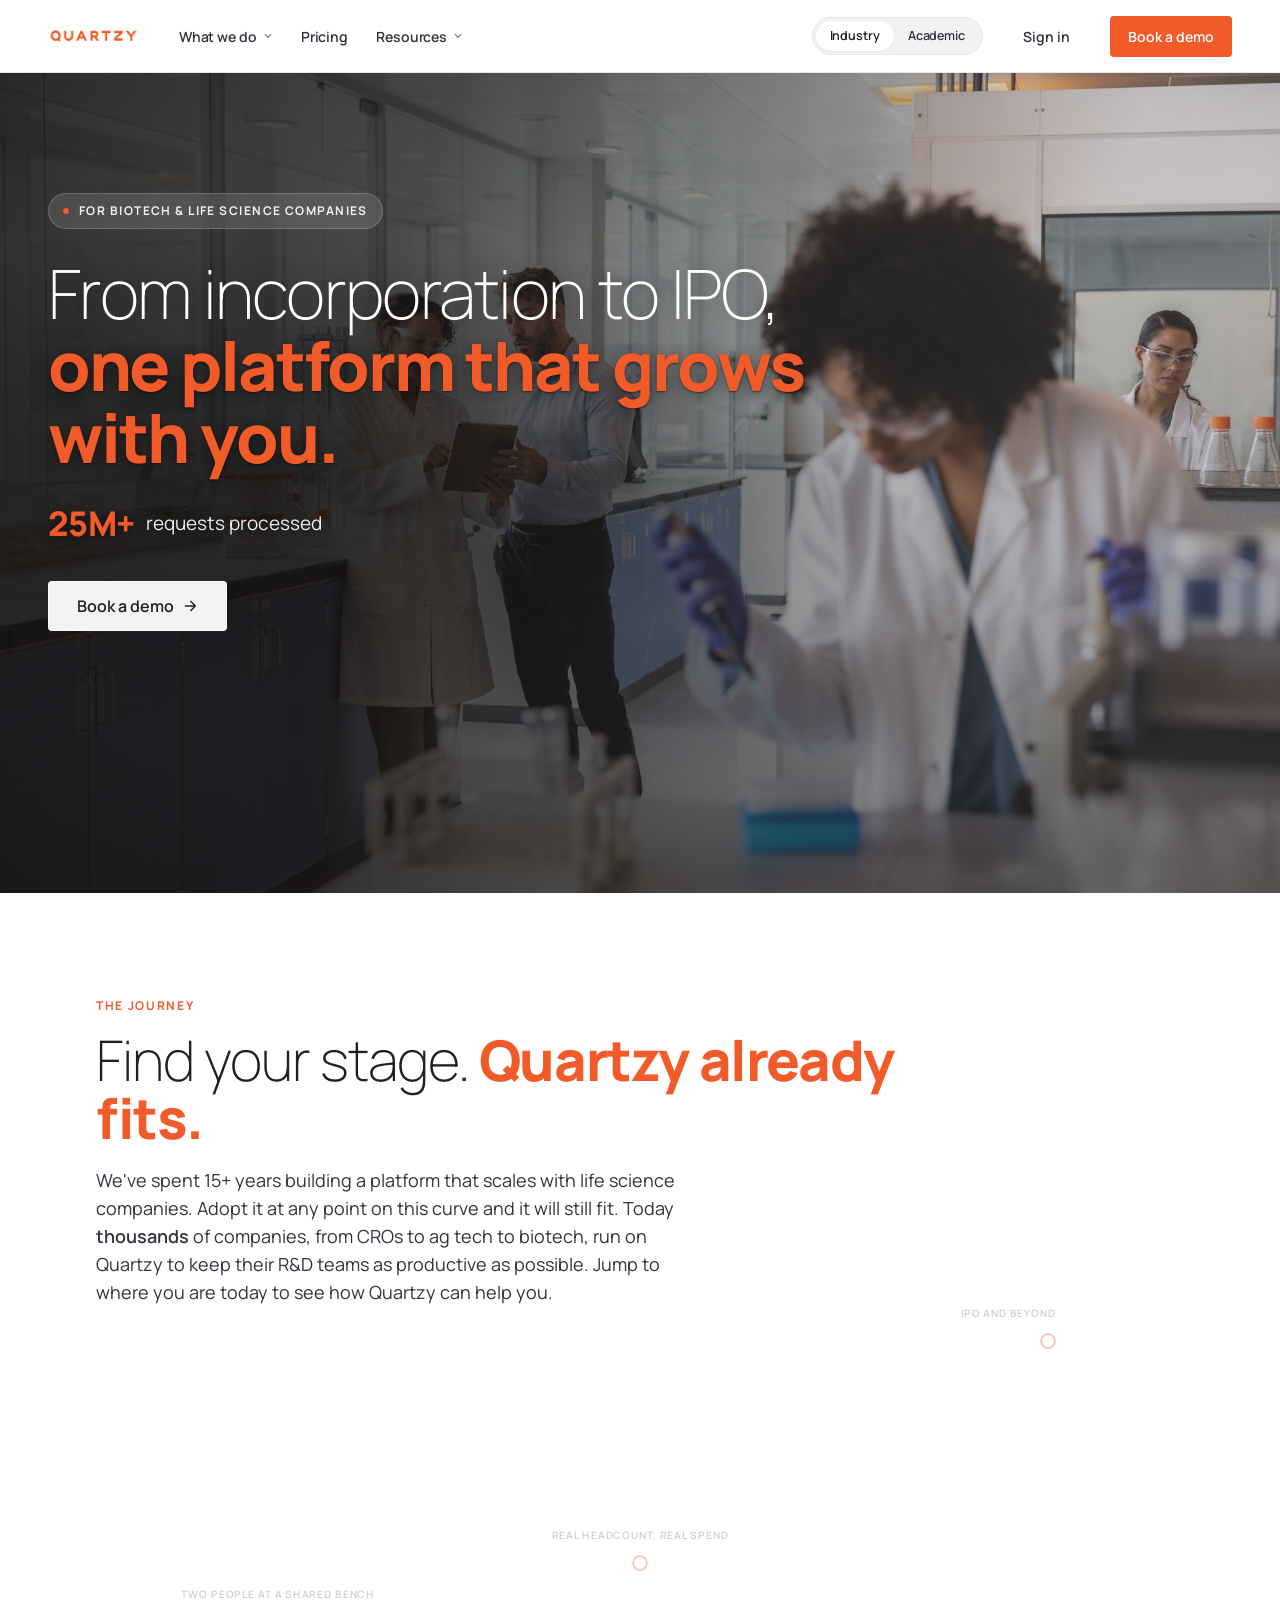
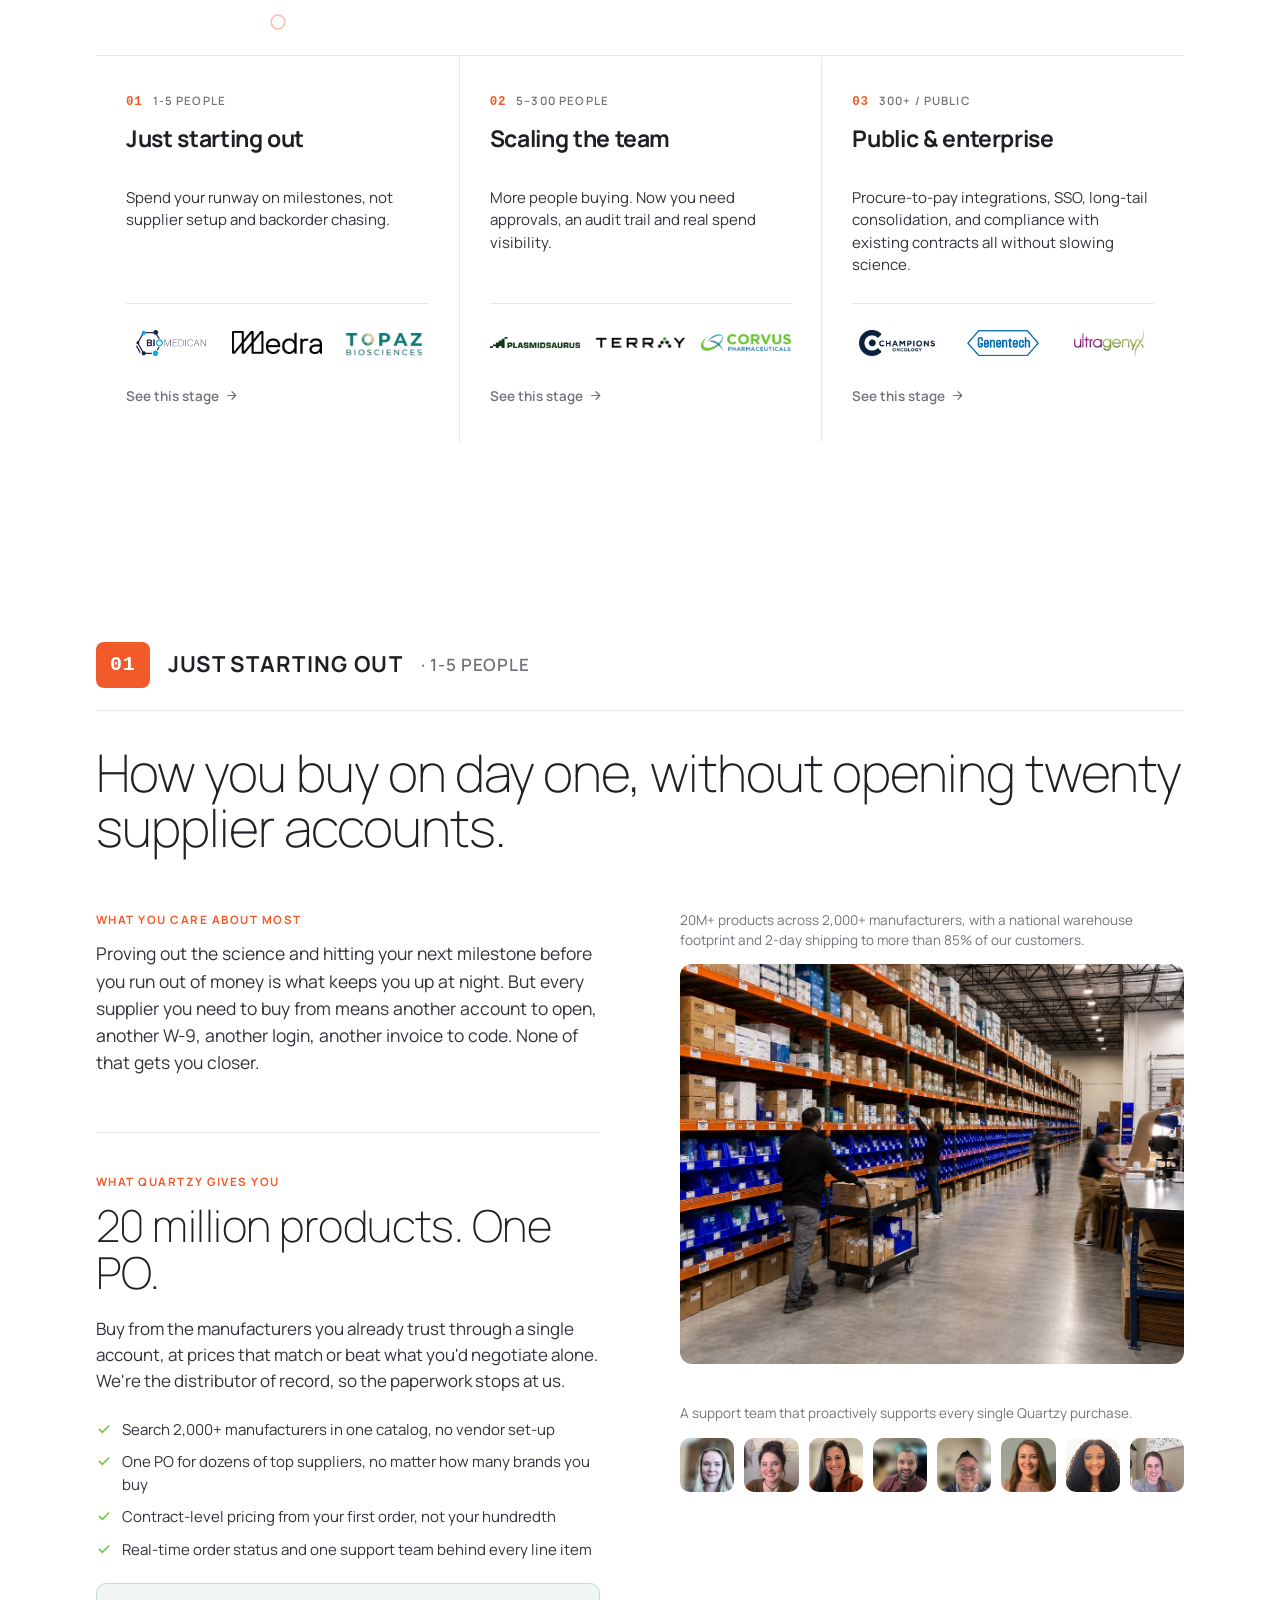
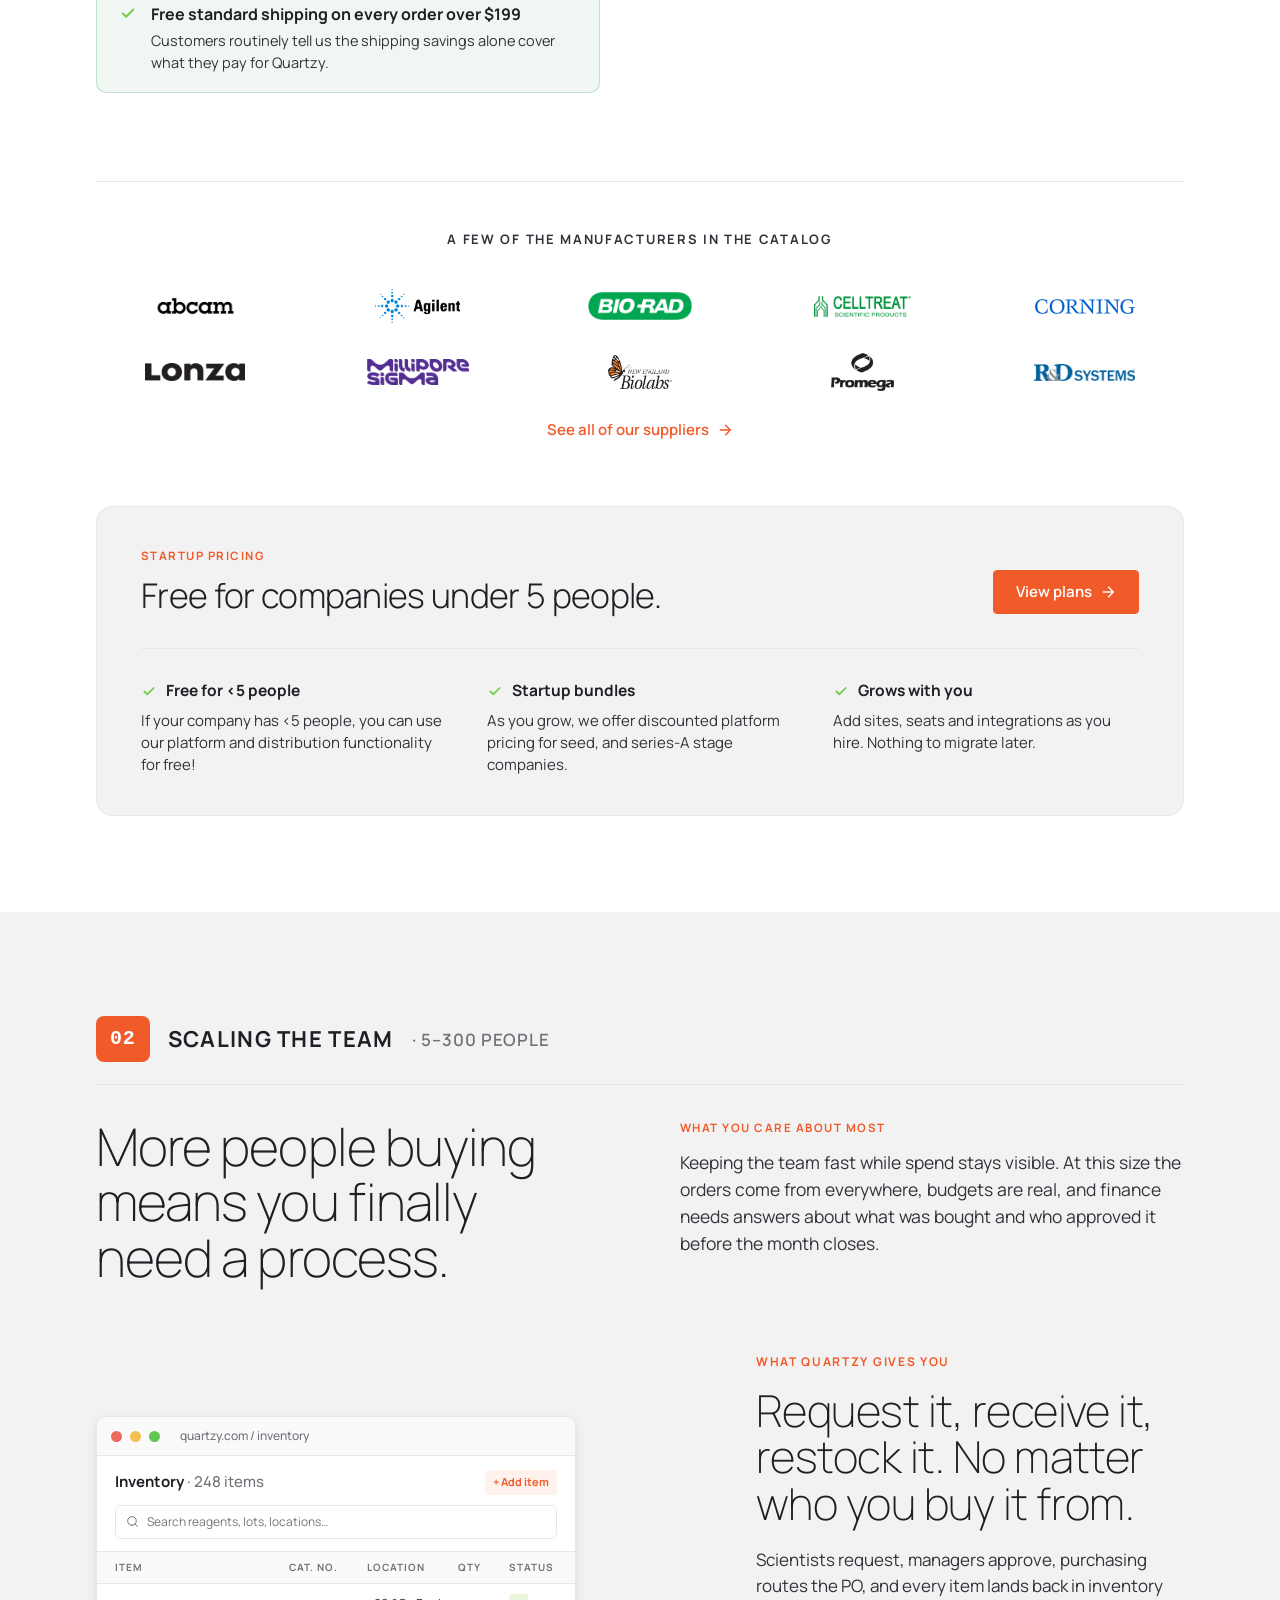
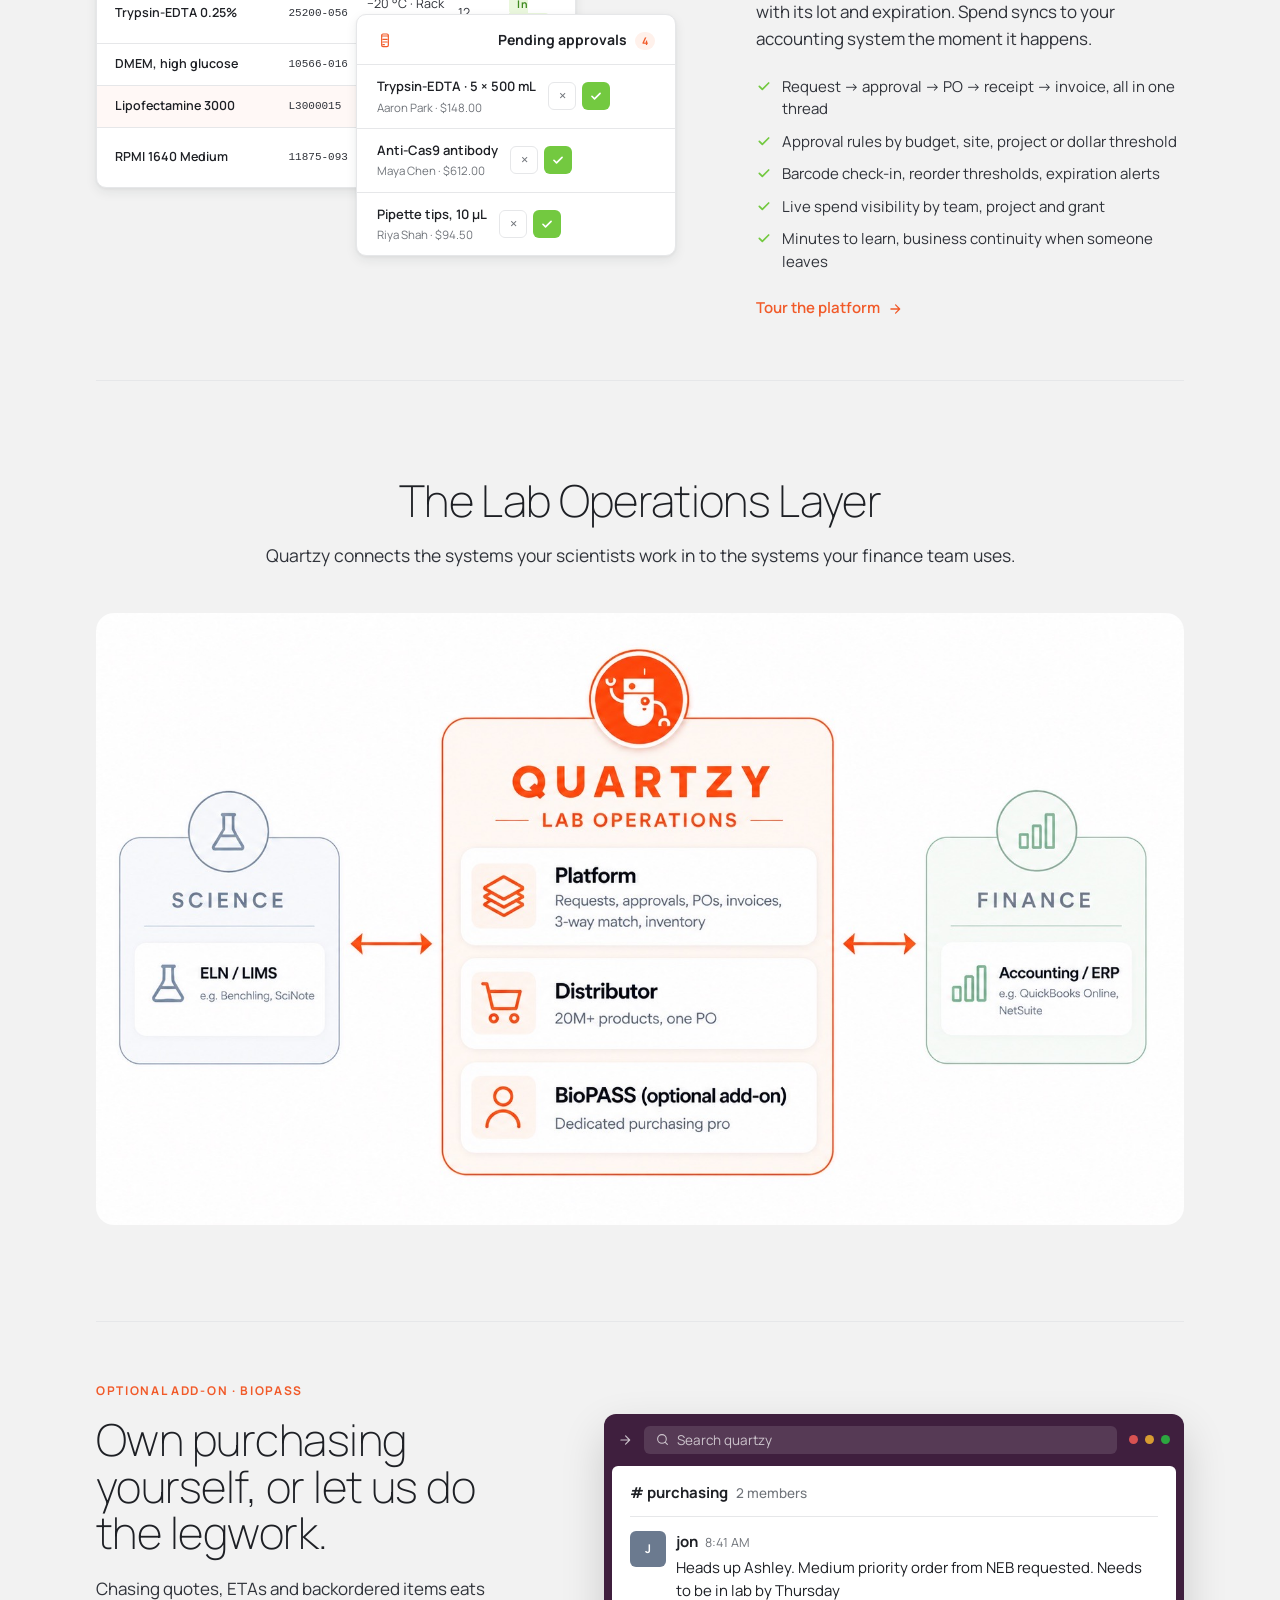
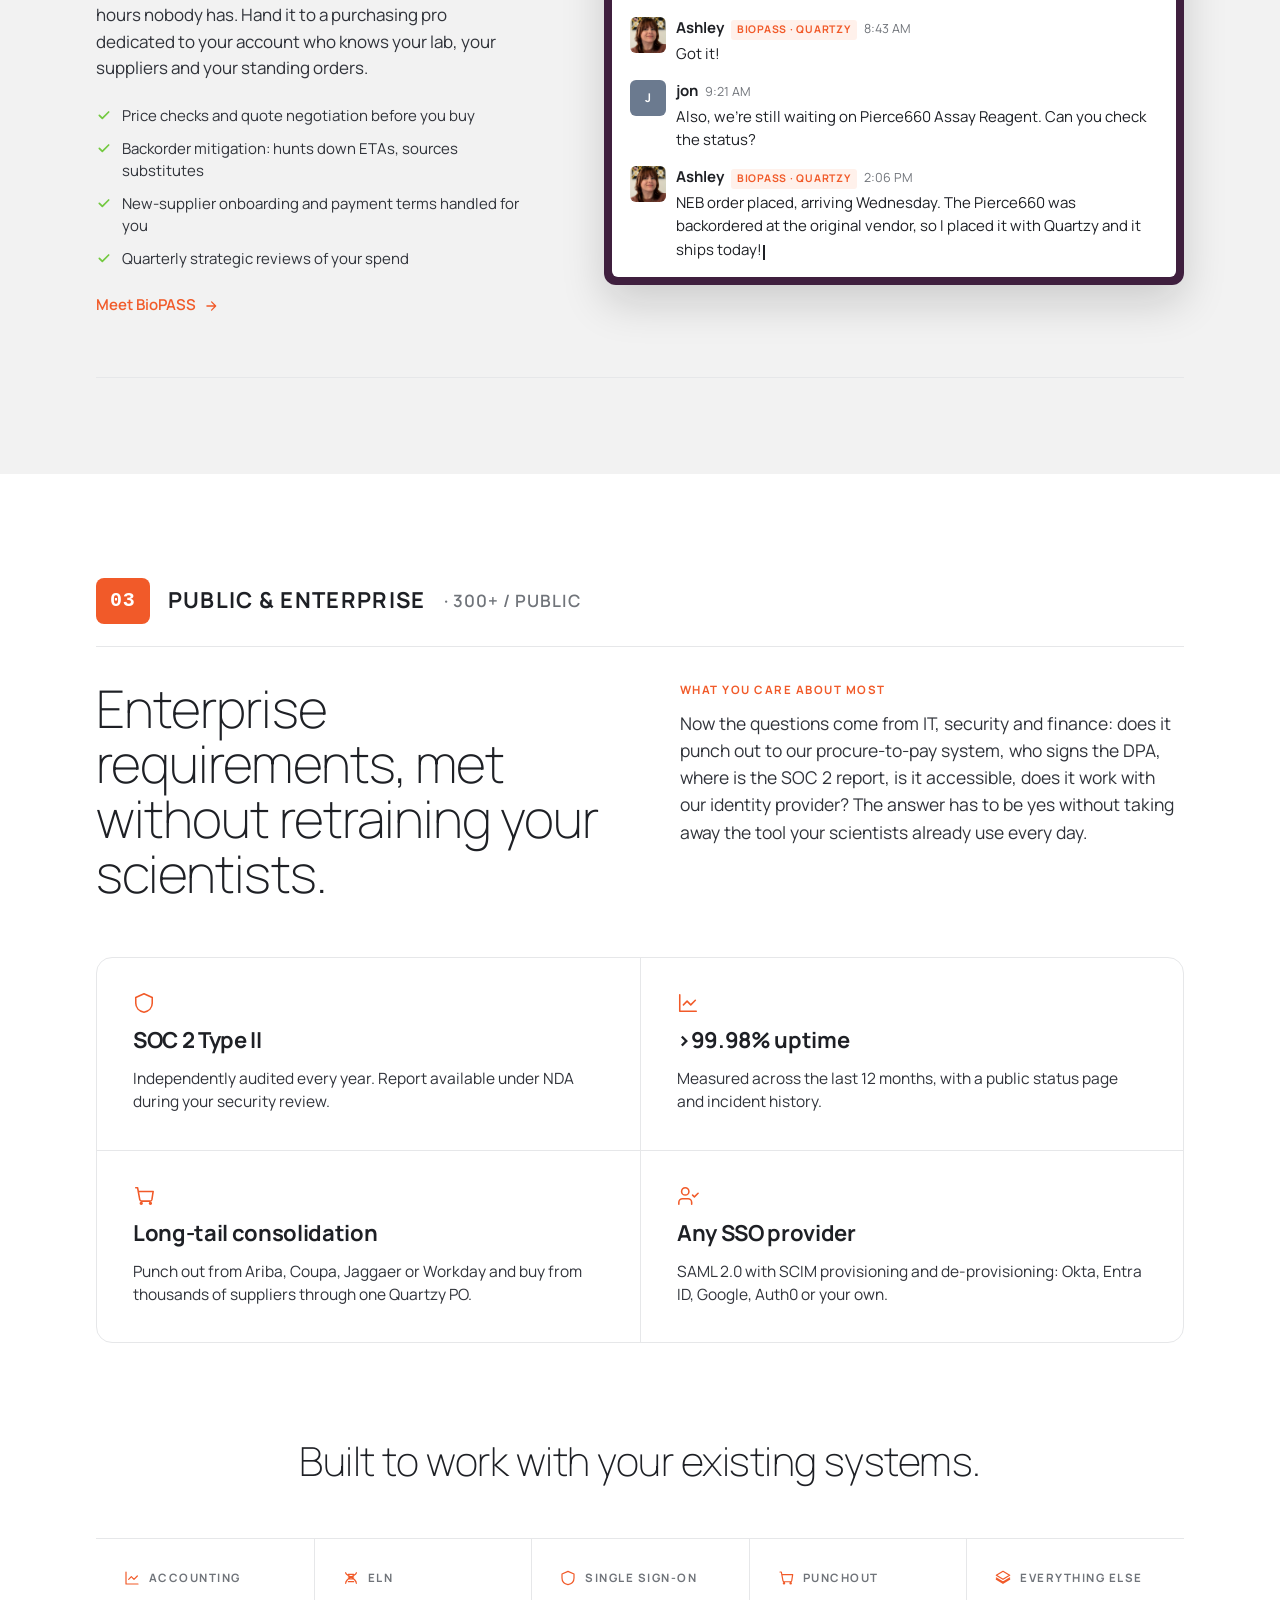
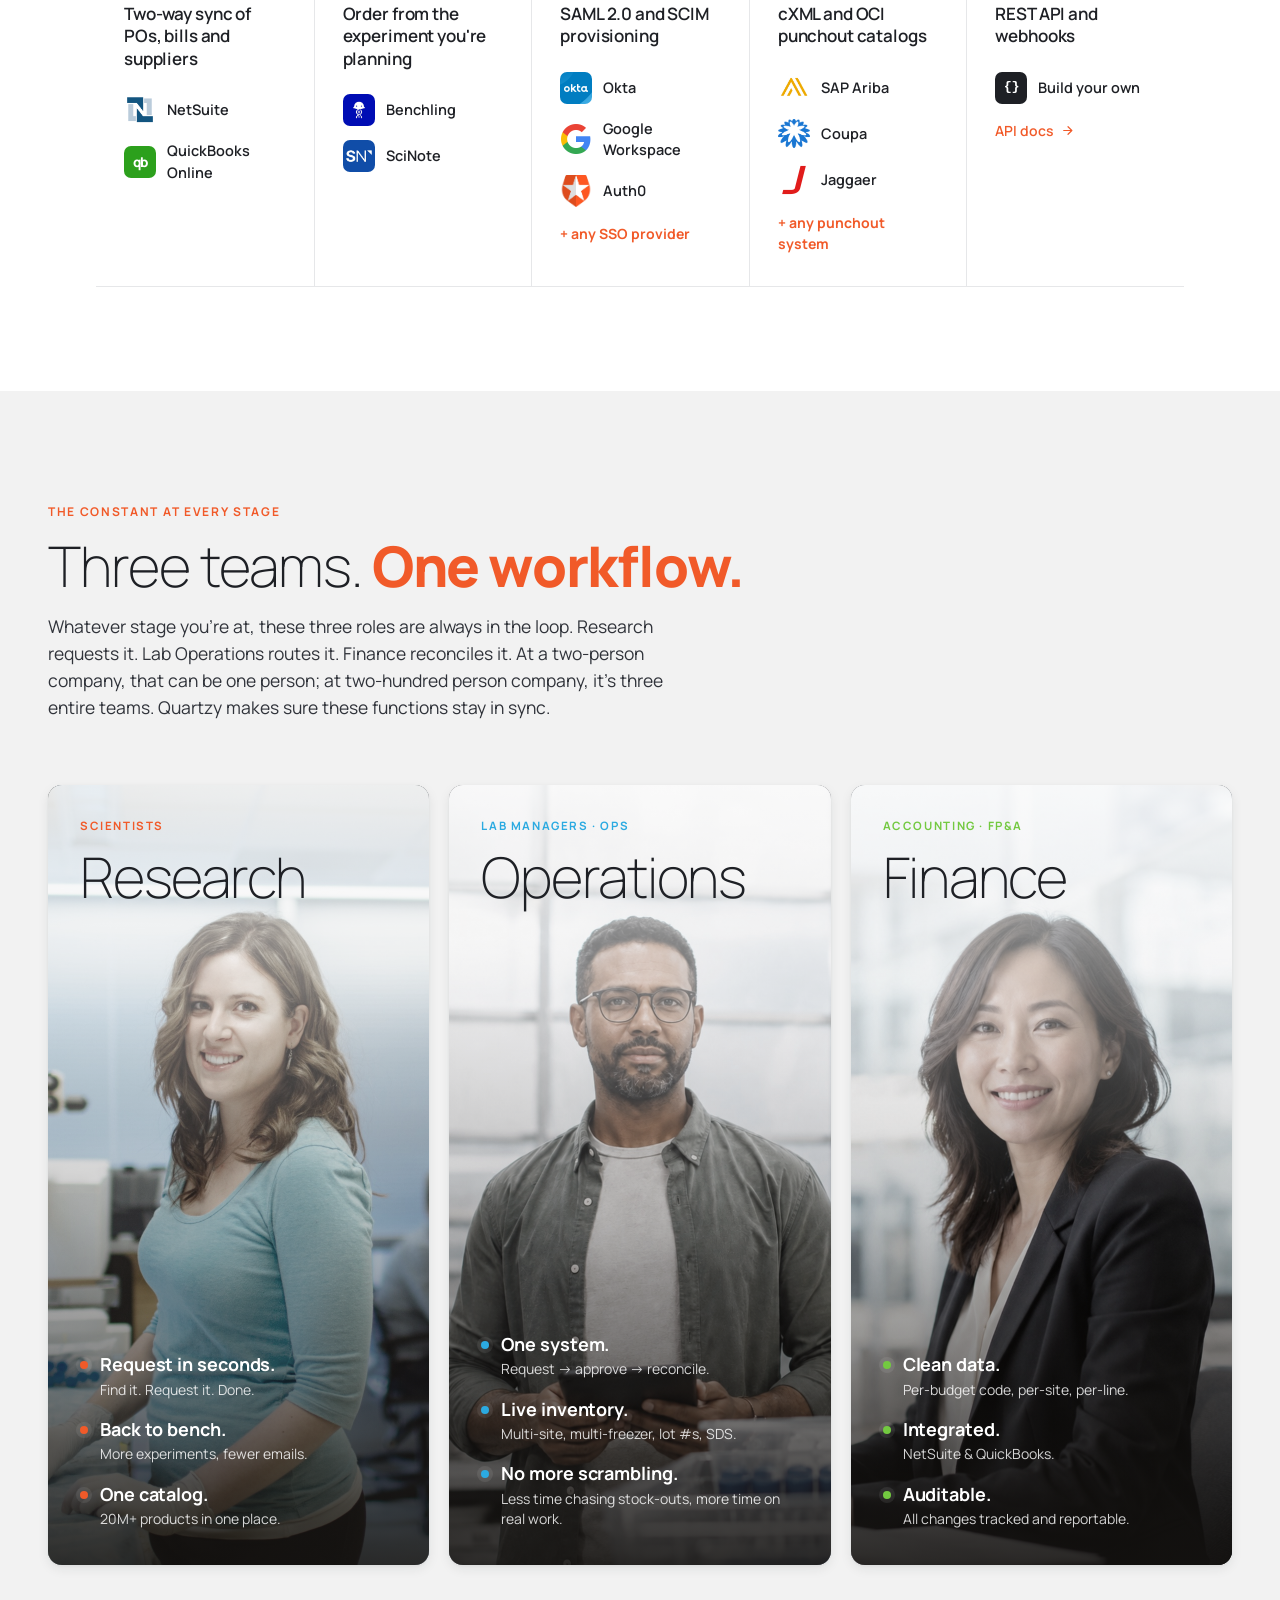
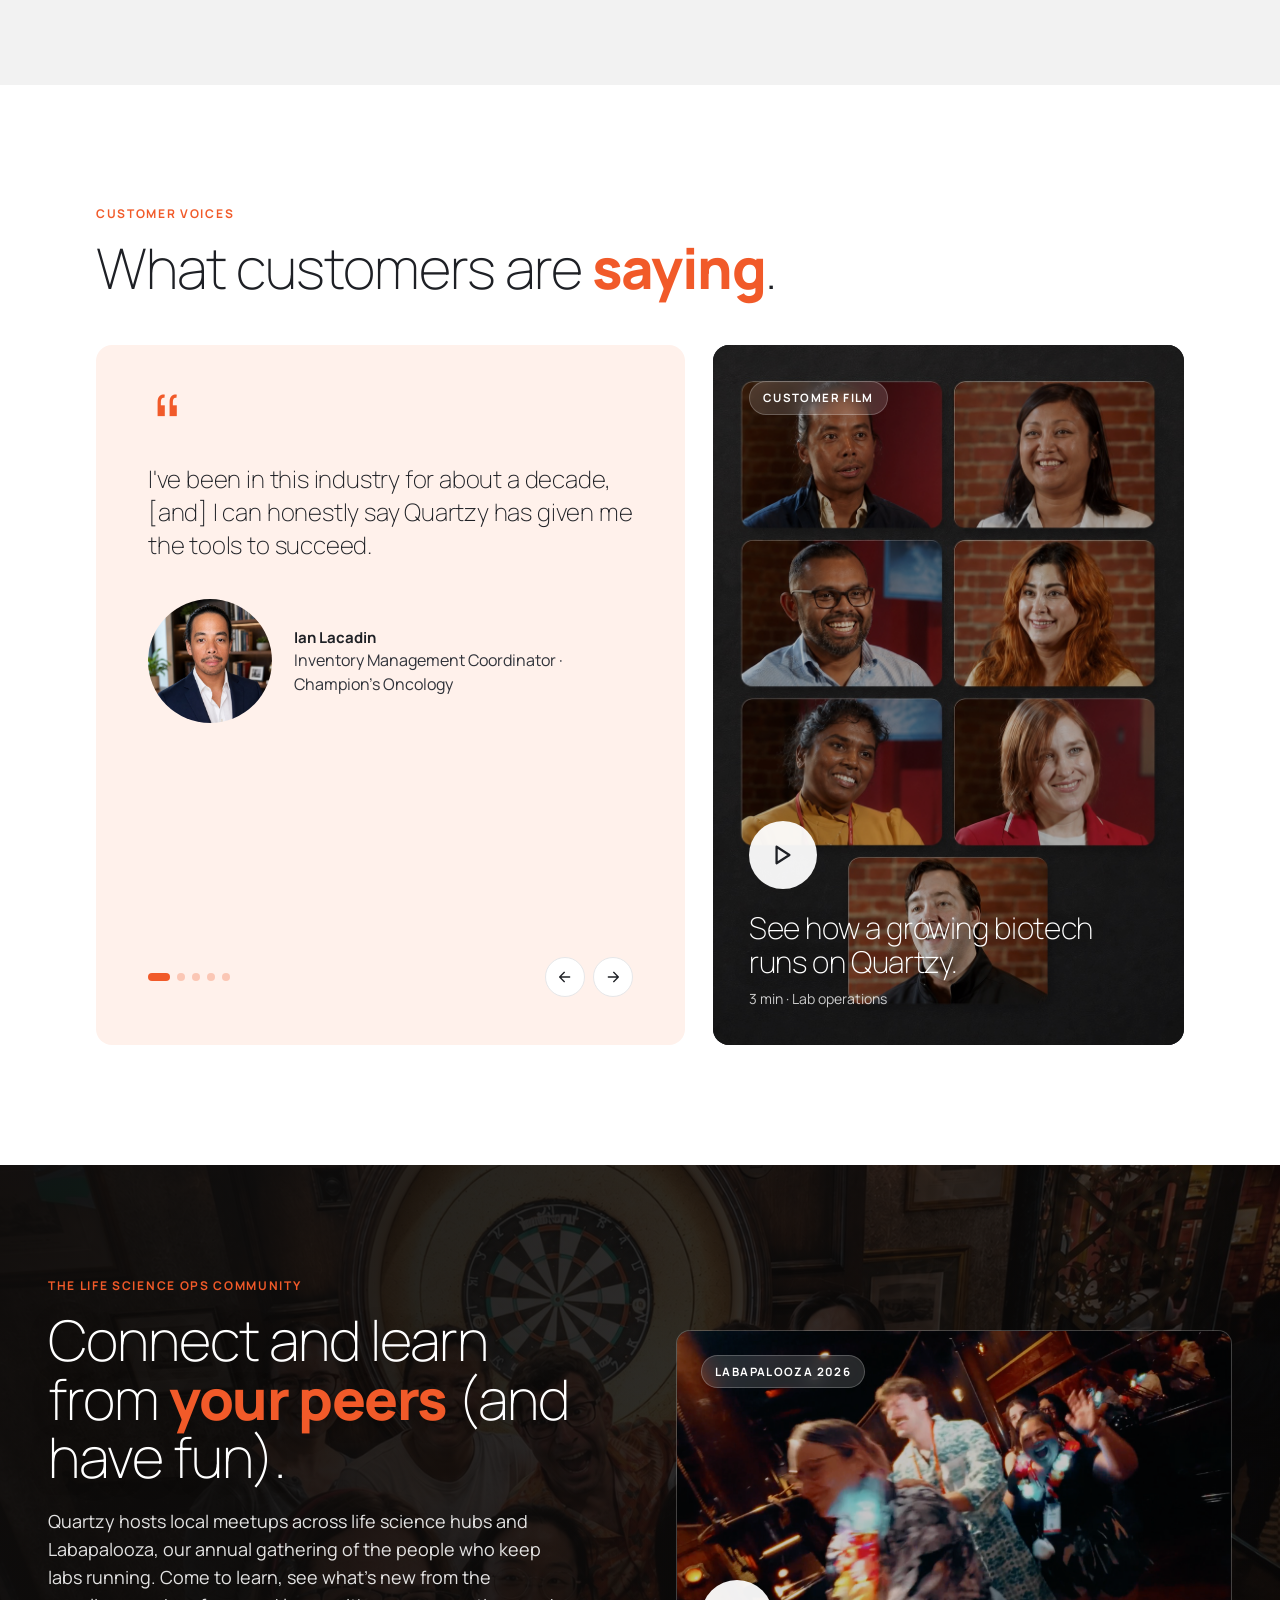
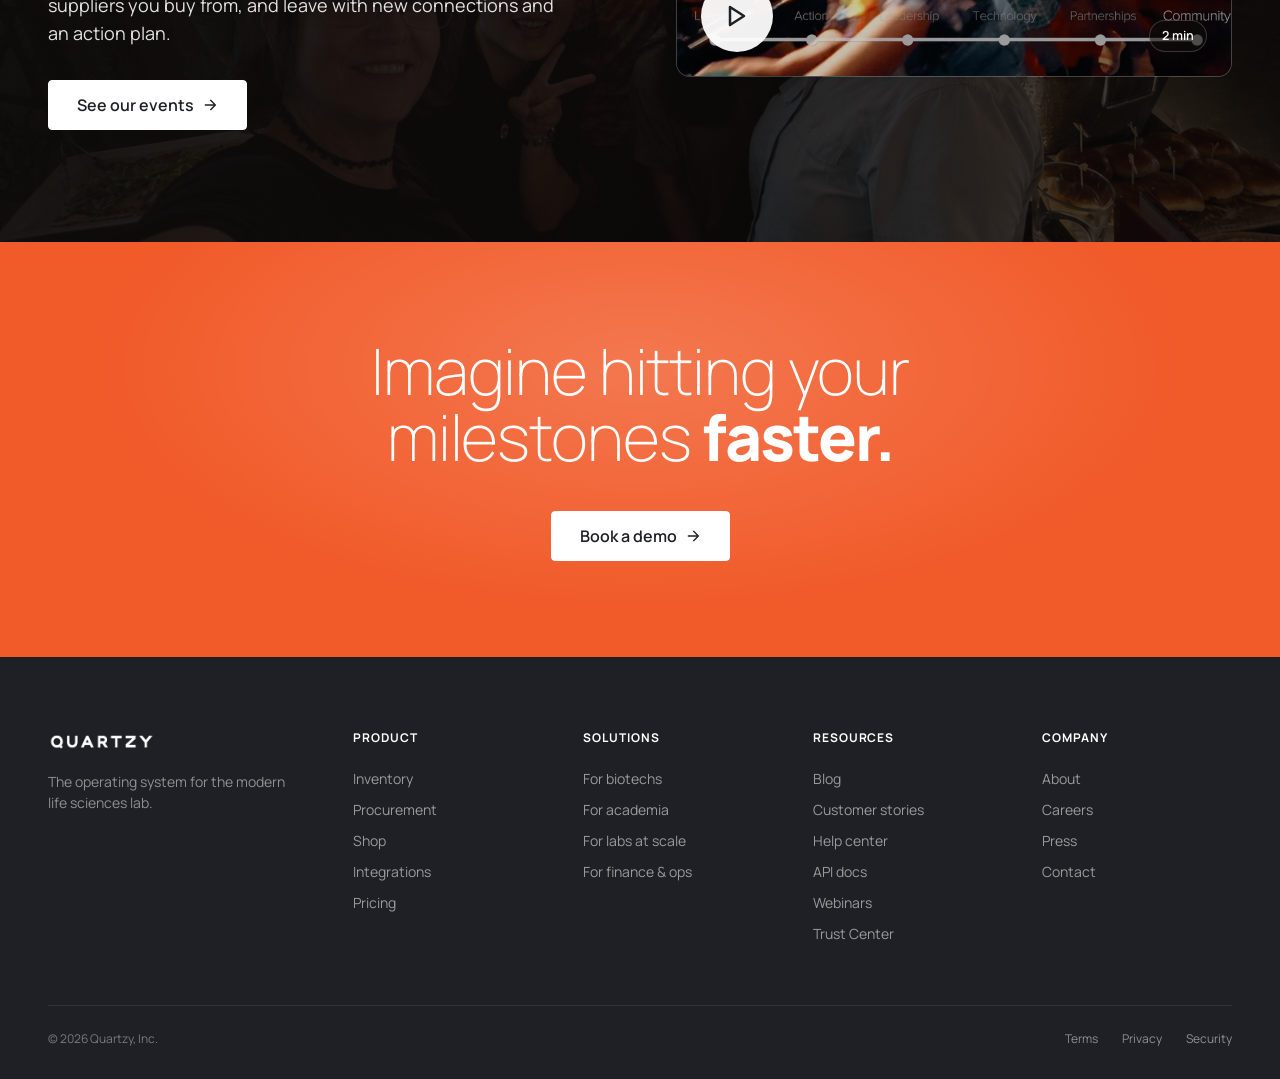
==== commit 2626db9d: "Adjust Node 3 vertical alignment to top: 23.5% to align dead-center on curve" ====
--- a/website/index.html
+++ b/website/index.html
@@ -83,13 +83,20 @@
       <p class="qz-journey__lead">We've spent 15+ years building a platform that scales with life science companies. Adopt it at any point on this curve and it will still fit. Today <strong>thousands</strong> of companies, from CROs to ag tech to biotech, run on Quartzy to keep their R&amp;D teams as productive as possible. Jump to where you are today to see how Quartzy can help you.</p>
     </div>
     <div class="qz-curve">
-      <svg viewBox="0 0 350 100" preserveAspectRatio="none">
-        <path d="M50 92 C 220 92, 305 82, 350 6" fill="none" stroke="var(--color-calcium)" stroke-width="0.6" stroke-linecap="round" vector-effect="non-scaling-stroke"/>
-        <path d="M0 92 L 50 92 C 220 92, 305 82, 350 6 L 400 6 L 400 100 L 0 100 Z" fill="var(--color-calcium)" opacity="0.06"/>
+      <svg viewBox="0 0 400 100" preserveAspectRatio="none">
+        <defs>
+          <clipPath id="qz-curve-clip" clipPathUnits="objectBoundingBox">
+            <rect id="qz-clip-rect" x="0" y="0" width="0" height="1"/>
+          </clipPath>
+        </defs>
+        <g clip-path="url(#qz-curve-clip)">
+          <path class="qz-curve__path" d="M 0 95 C 140 95, 270 80, 400 6" fill="none" stroke="var(--color-calcium)" stroke-width="1.2" stroke-linecap="round" vector-effect="non-scaling-stroke"/>
+          <path class="qz-curve__fill" d="M 0 95 C 140 95, 270 80, 400 6 L 400 100 L 0 100 Z" fill="var(--color-calcium)" opacity="0.06"/>
+        </g>
       </svg>
-      <a class="qz-curve__node" href="#stage-start" style="left:12.7%;top:92%"><span class="qz-curve__dot"></span><span class="qz-curve__caption">Two people at a shared bench</span></a>
-      <a class="qz-curve__node" href="#stage-scale" style="left:50%;top:87.9%"><span class="qz-curve__dot"></span><span class="qz-curve__caption">Real headcount, real spend</span></a>
-      <a class="qz-curve__node qz-curve__node--end" href="#stage-public" style="left:99.7%;top:6%"><span class="qz-curve__dot"></span><span class="qz-curve__caption">IPO and beyond</span></a>
+      <a class="qz-curve__node" data-stage="1" href="#stage-start" style="left:16.7%;top:93.7%"><span class="qz-curve__dot"></span><span class="qz-curve__caption">Two people at a shared bench</span></a>
+      <a class="qz-curve__node" data-stage="2" href="#stage-scale" style="left:50%;top:79%"><span class="qz-curve__dot"></span><span class="qz-curve__caption">Real headcount, real spend</span></a>
+      <a class="qz-curve__node qz-curve__node--end" data-stage="3" href="#stage-public" style="left:87.5%;top:23.5%"><span class="qz-curve__dot"></span><span class="qz-curve__caption">IPO and beyond</span></a>
     </div>
     <div class="qz-stages qz-stages--3">
       <a class="qz-stage-card" data-stage="1" href="#stage-start">
--- a/website/styles.css
+++ b/website/styles.css
@@ -178,8 +178,9 @@
 .qz-journey__lead { font-size: 18px; color: var(--color-marble); margin: 20px 0 0; max-width: 620px; line-height: 1.55; }
 .qz-journey__lead--wide { max-width: 1100px; }
 
-.qz-curve { position: relative; height: 400px; margin-bottom: 0; }
-.qz-curve svg { position: absolute; inset: 0; width: 100%; height: 100%; }
+.qz-curve { position: relative; height: 400px; margin-bottom: 8px; }
+.qz-curve svg { position: absolute; inset: 0; width: 100%; height: 100%; overflow: visible; }
+
 .qz-curve__node {
   position: absolute; transform: translate(-50%, -50%) scale(0.85); cursor: pointer;
   border: none; background: transparent; padding: 0; display: grid; place-items: center; text-decoration: none;
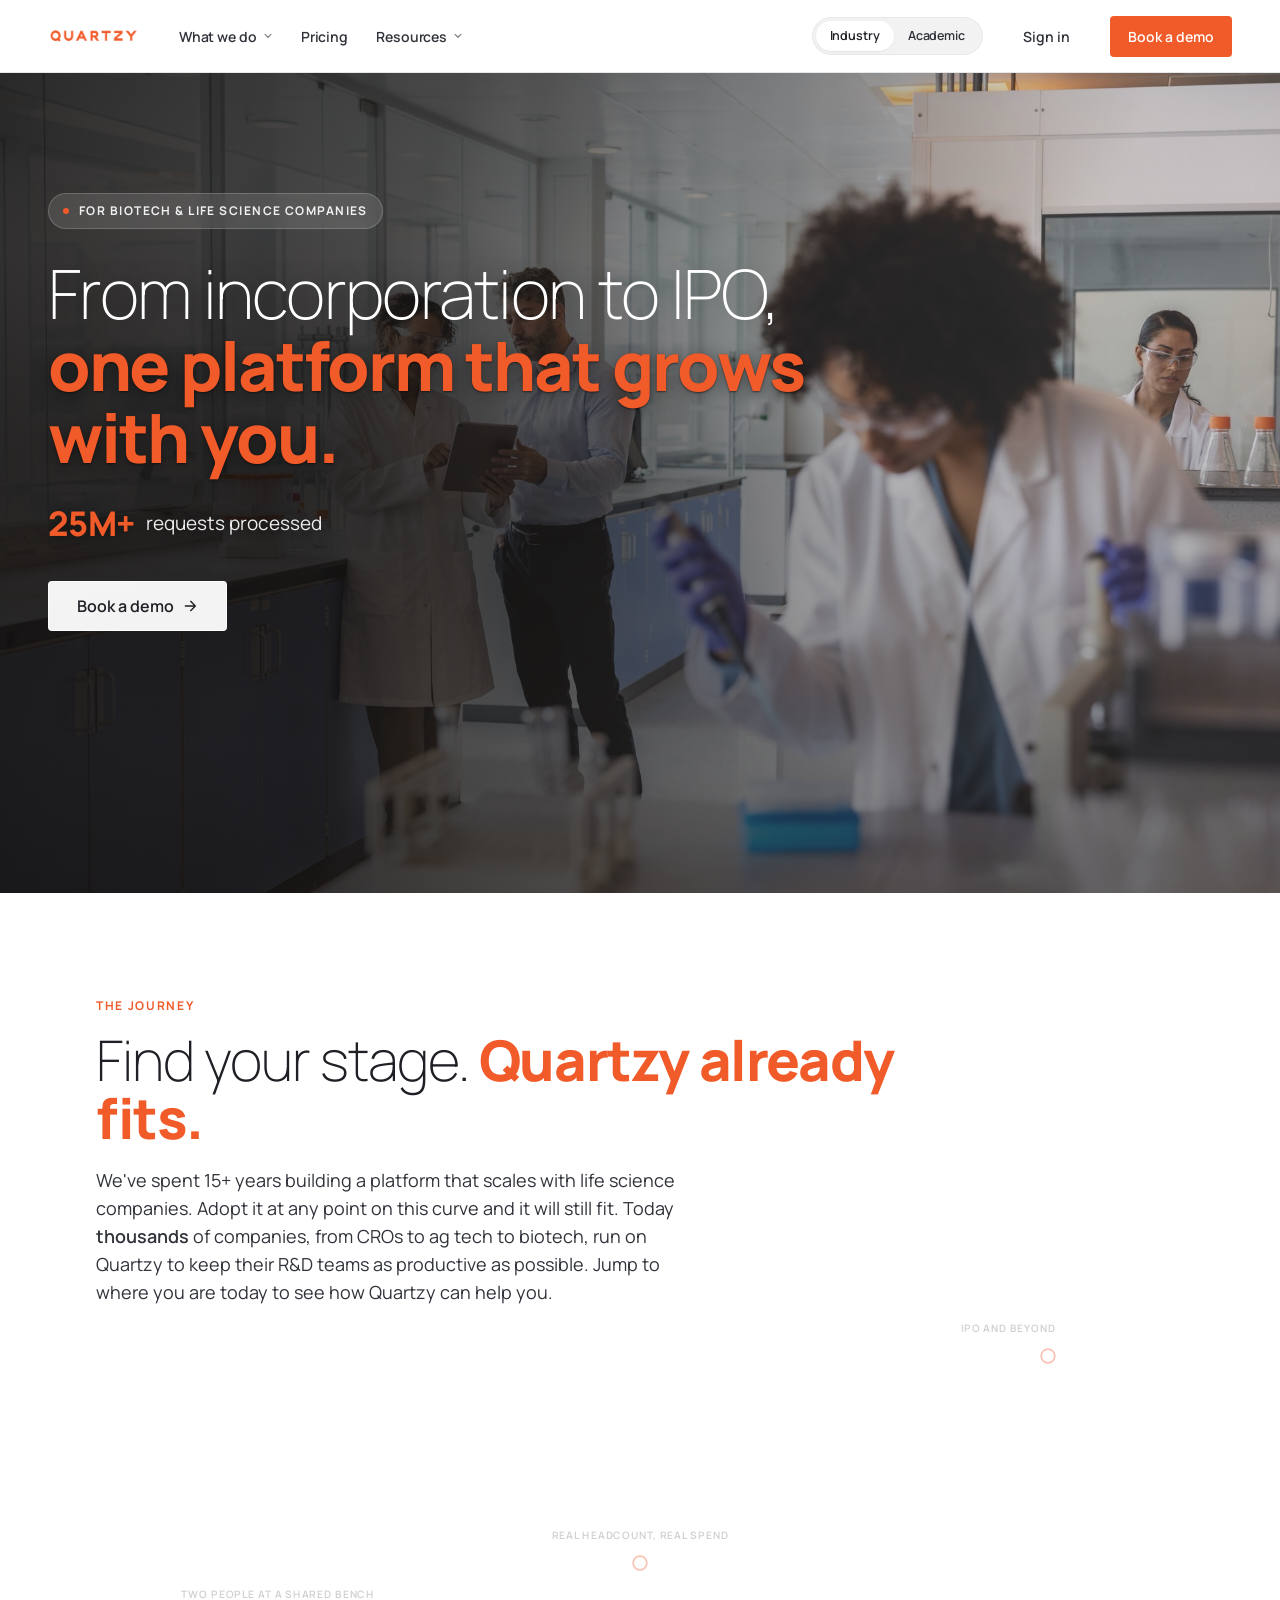
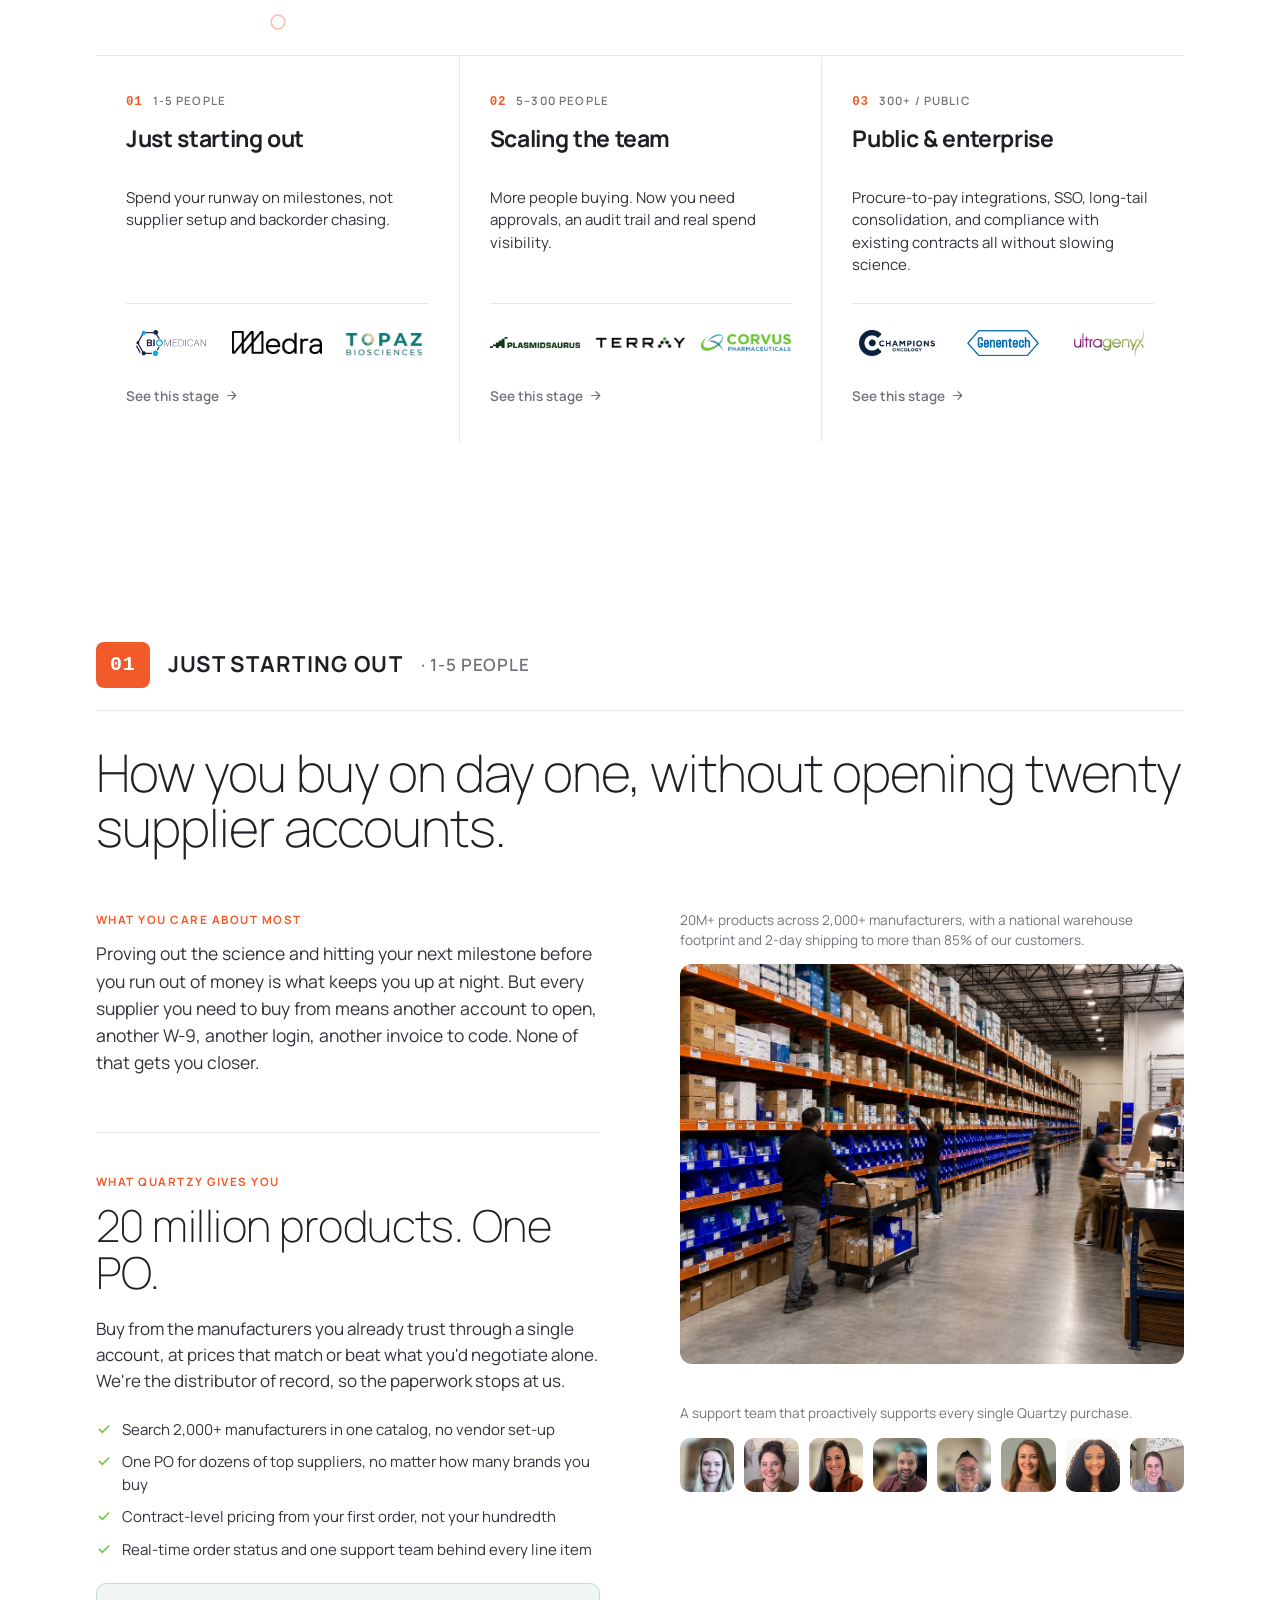
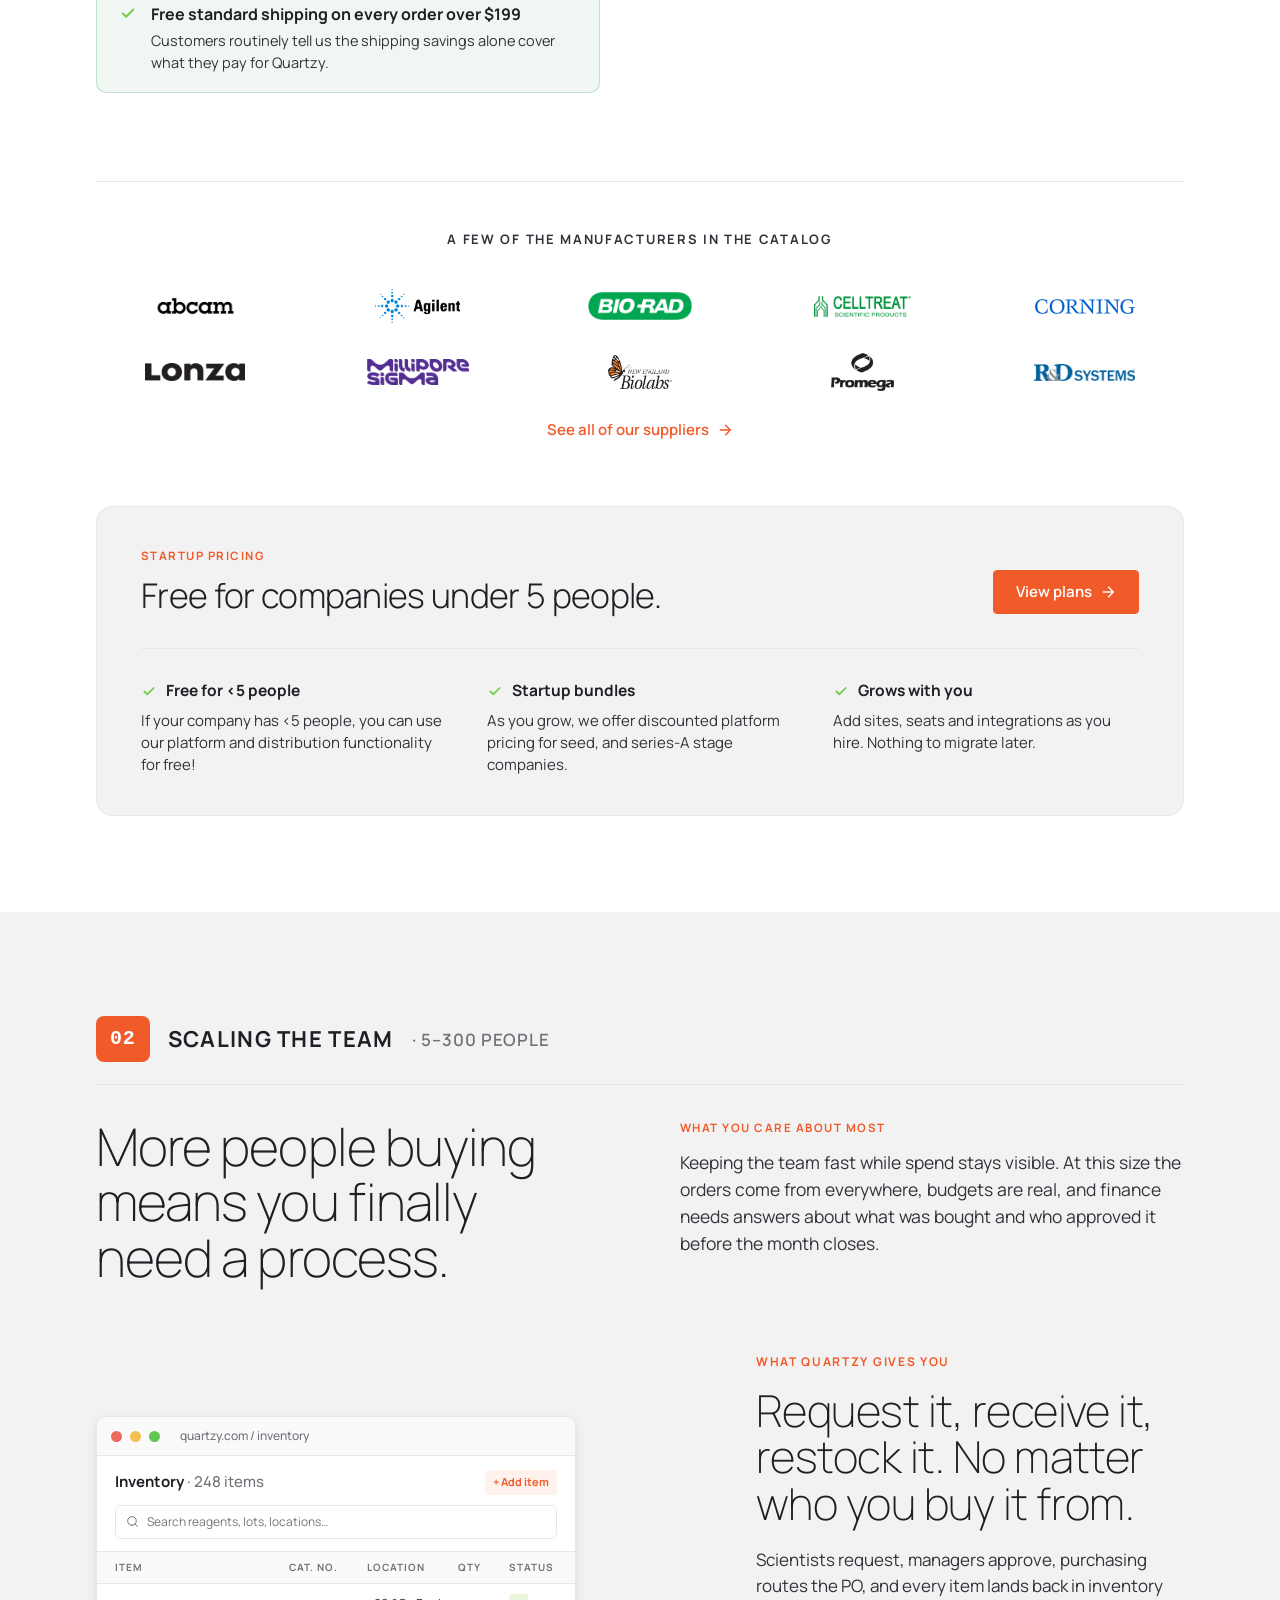
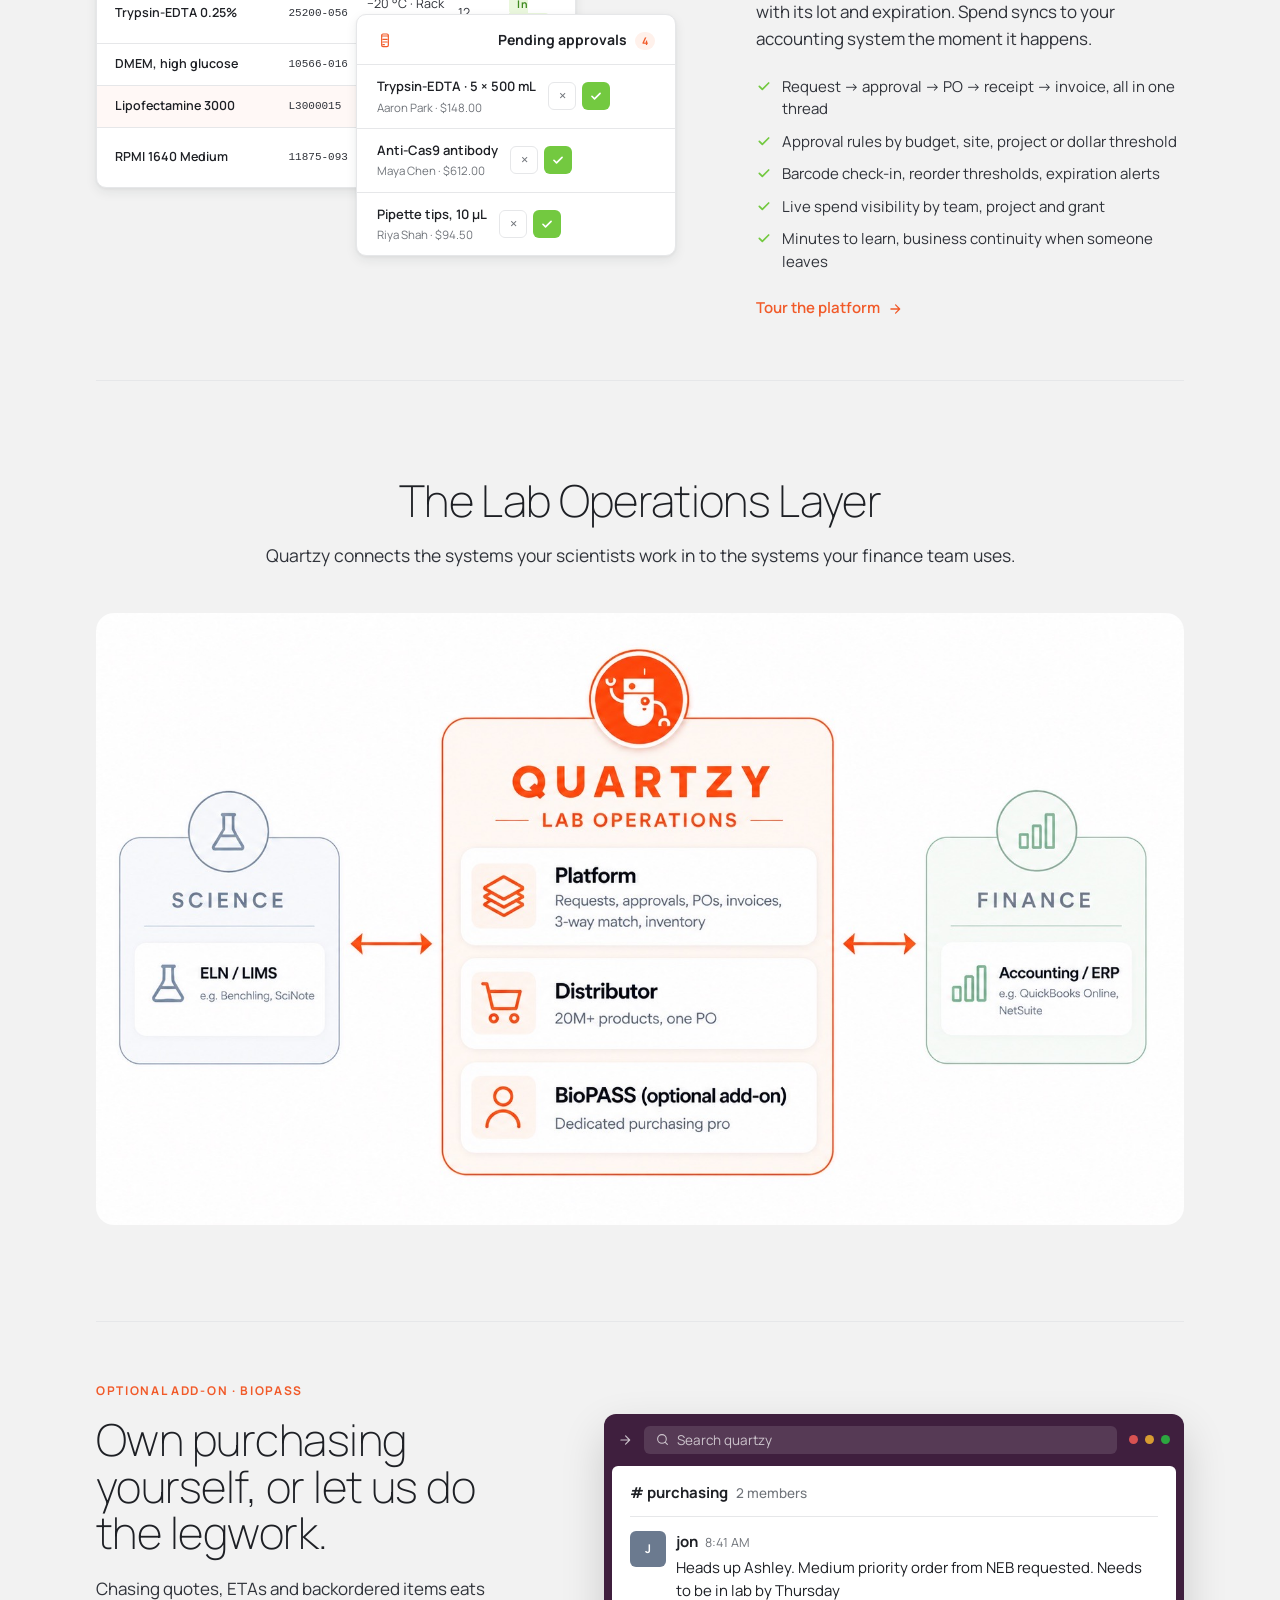
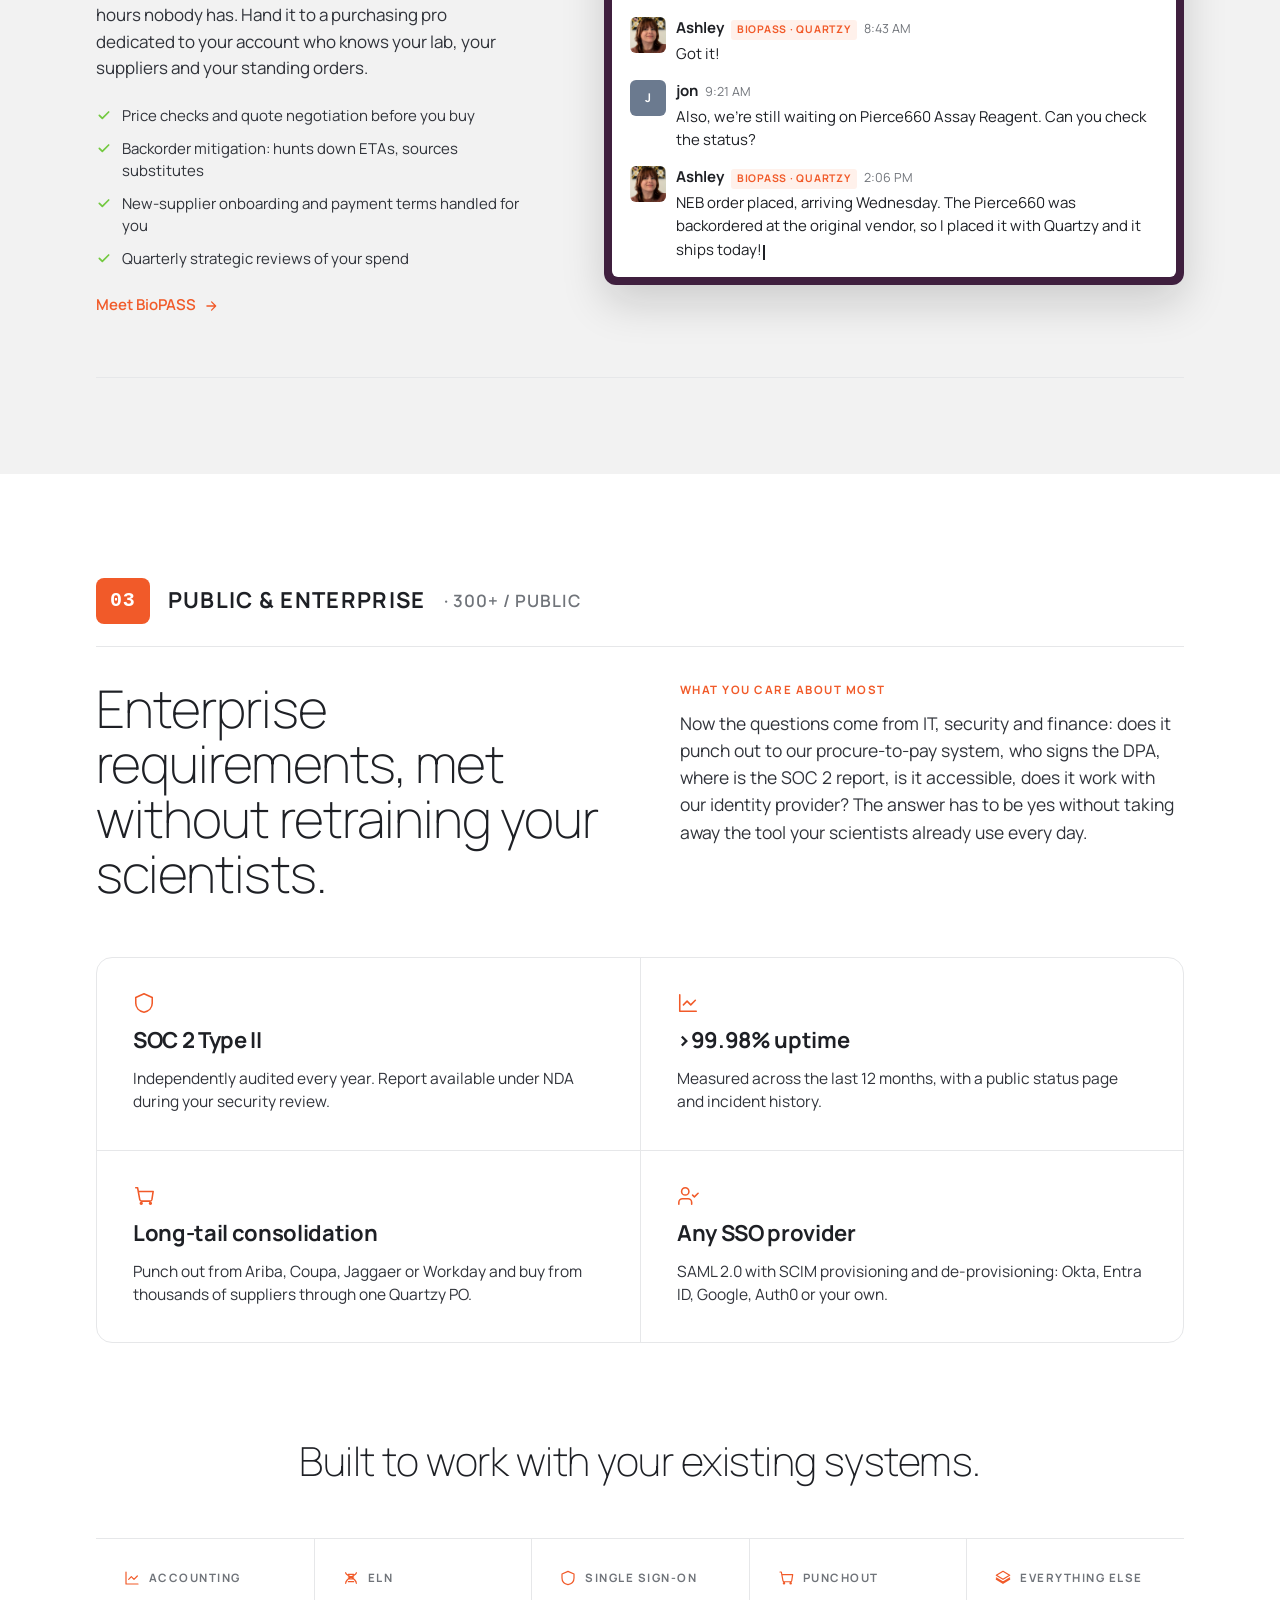
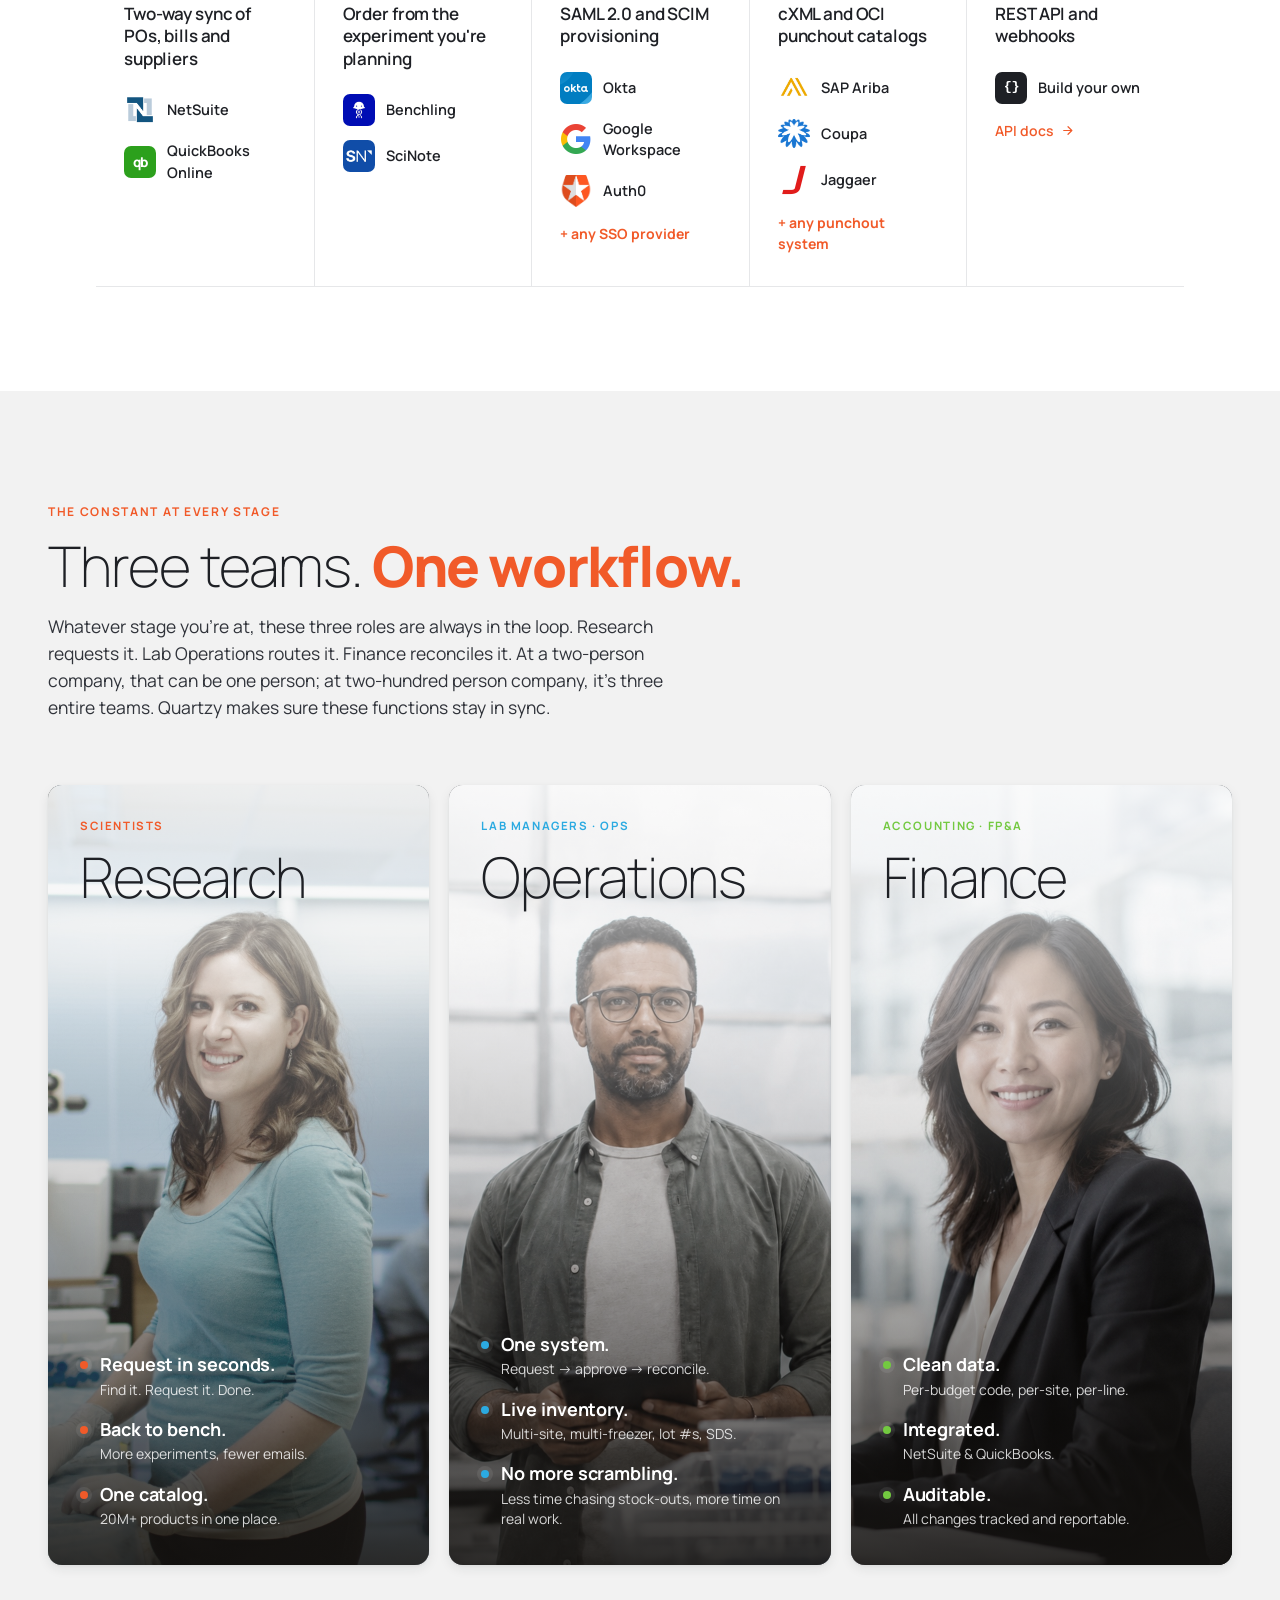
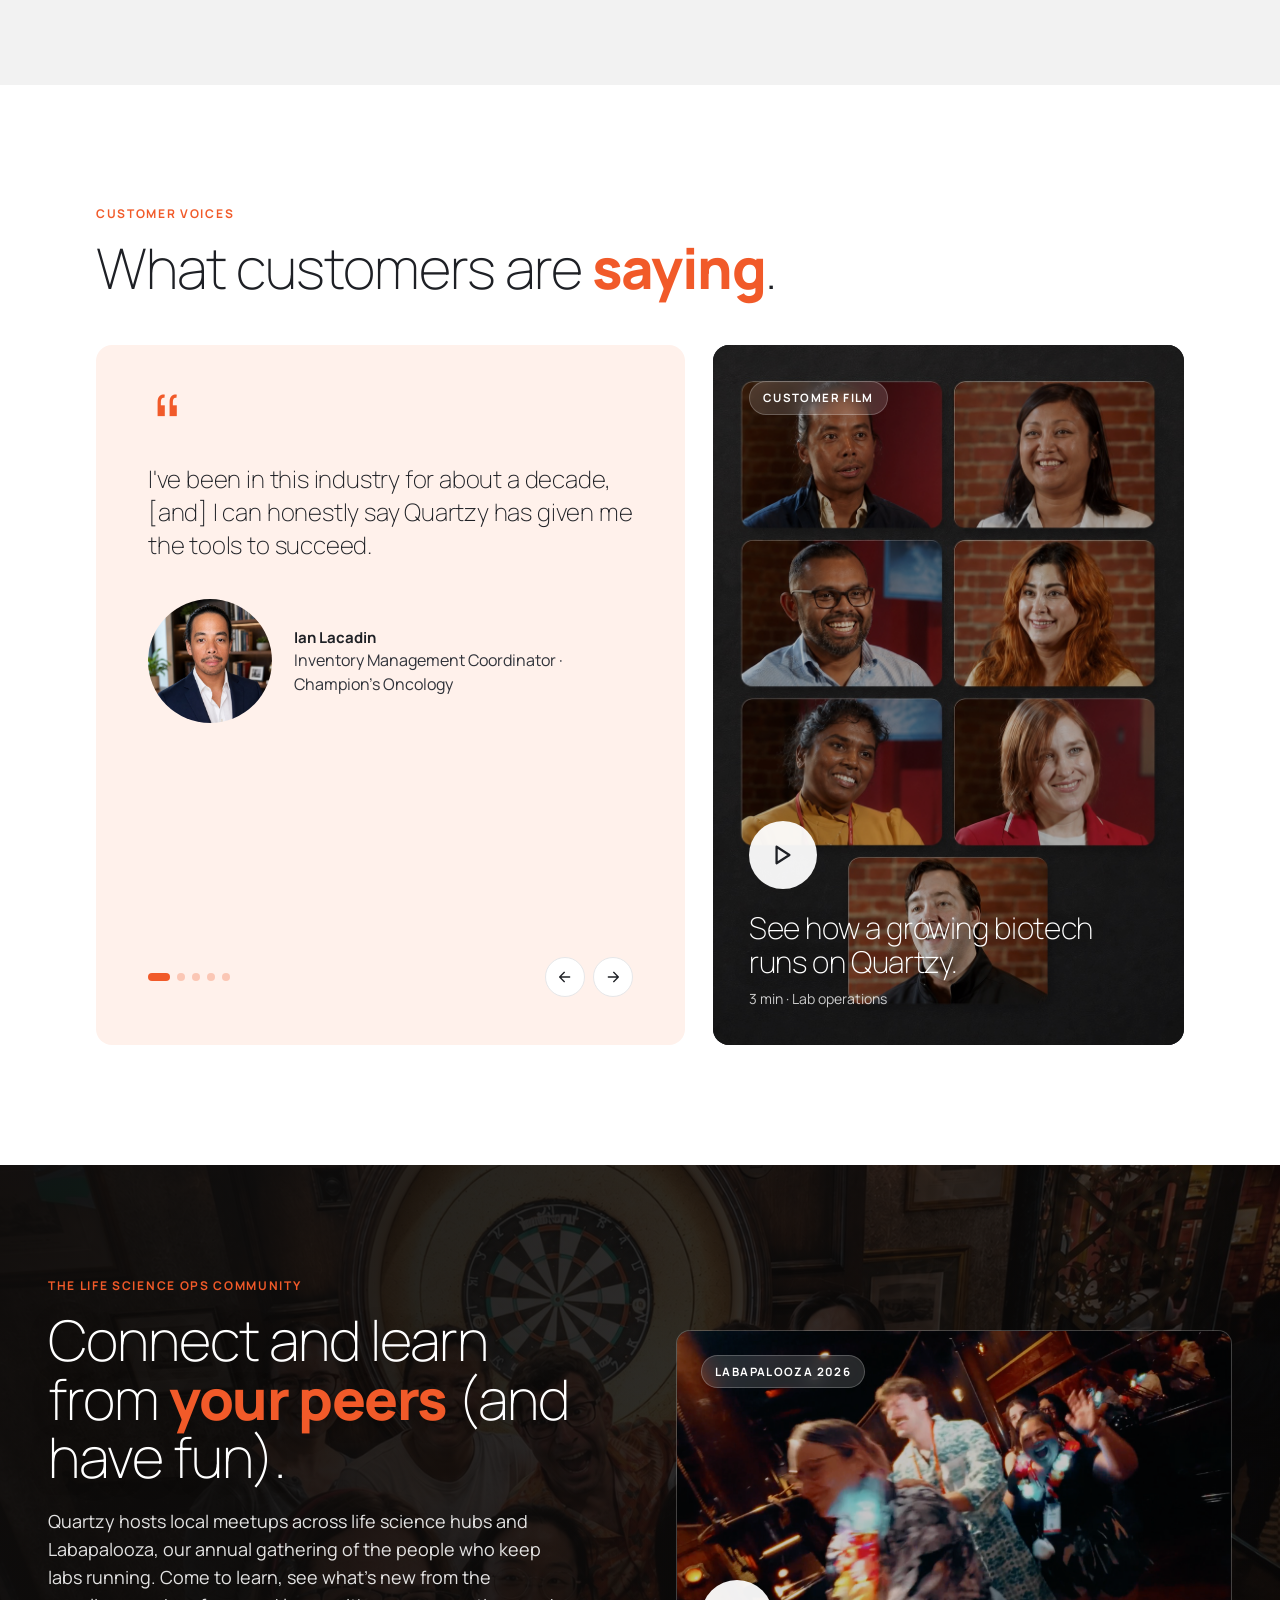
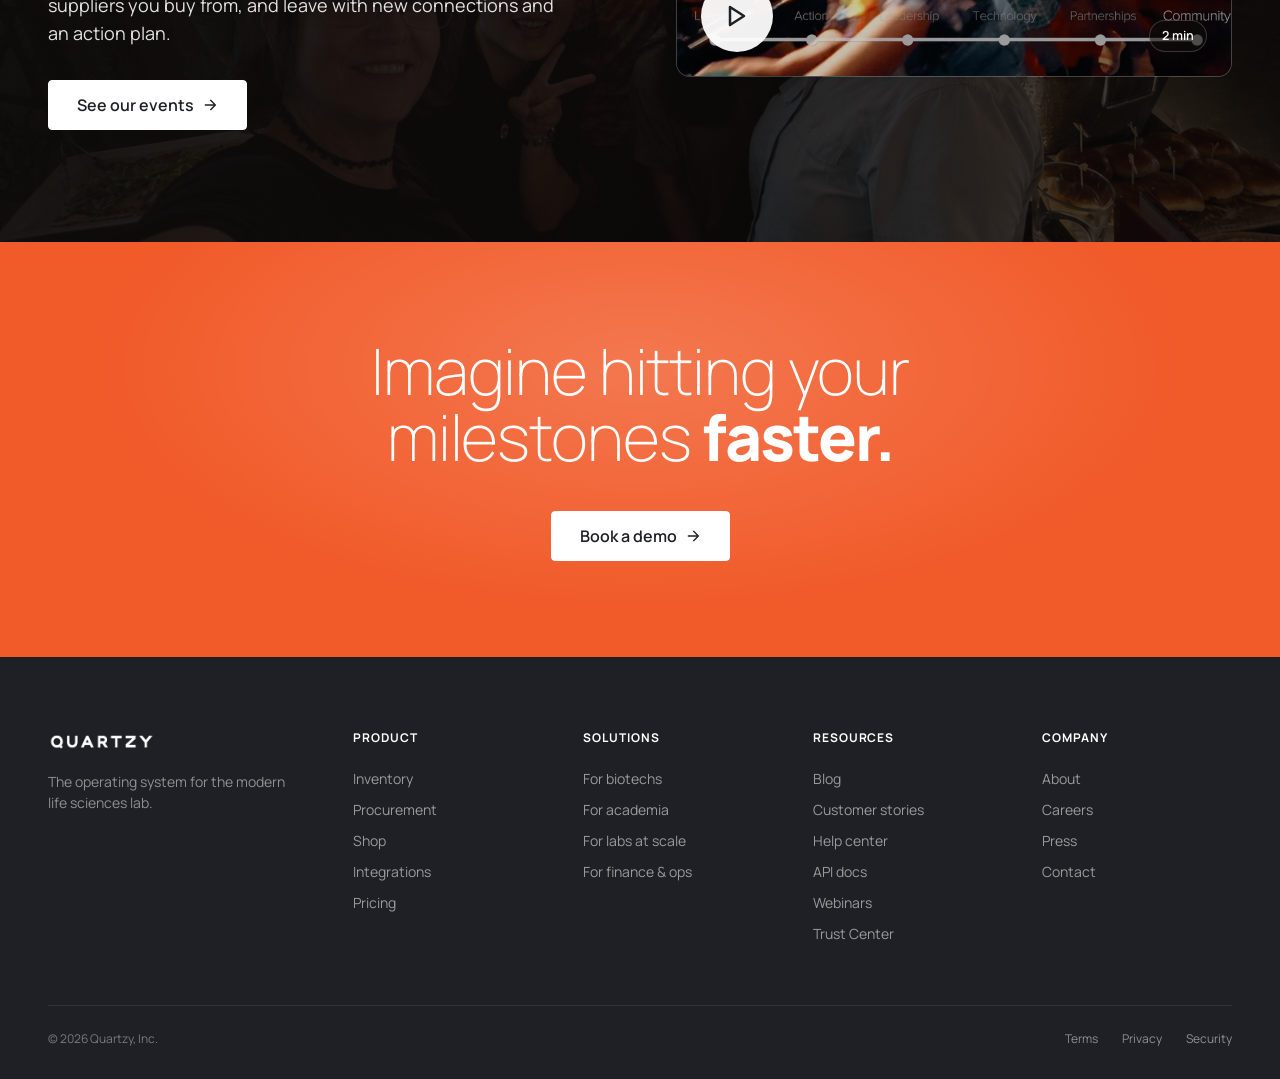
==== commit 646f639f: "Fine-tune Node 3 top position to 27.3% for perfect centering on the curve" ====
--- a/website/index.html
+++ b/website/index.html
@@ -96,7 +96,7 @@
       </svg>
       <a class="qz-curve__node" data-stage="1" href="#stage-start" style="left:16.7%;top:93.7%"><span class="qz-curve__dot"></span><span class="qz-curve__caption">Two people at a shared bench</span></a>
       <a class="qz-curve__node" data-stage="2" href="#stage-scale" style="left:50%;top:79%"><span class="qz-curve__dot"></span><span class="qz-curve__caption">Real headcount, real spend</span></a>
-      <a class="qz-curve__node qz-curve__node--end" data-stage="3" href="#stage-public" style="left:87.5%;top:23.5%"><span class="qz-curve__dot"></span><span class="qz-curve__caption">IPO and beyond</span></a>
+      <a class="qz-curve__node qz-curve__node--end" data-stage="3" href="#stage-public" style="left:87.5%;top:27.3%"><span class="qz-curve__dot"></span><span class="qz-curve__caption">IPO and beyond</span></a>
     </div>
     <div class="qz-stages qz-stages--3">
       <a class="qz-stage-card" data-stage="1" href="#stage-start">
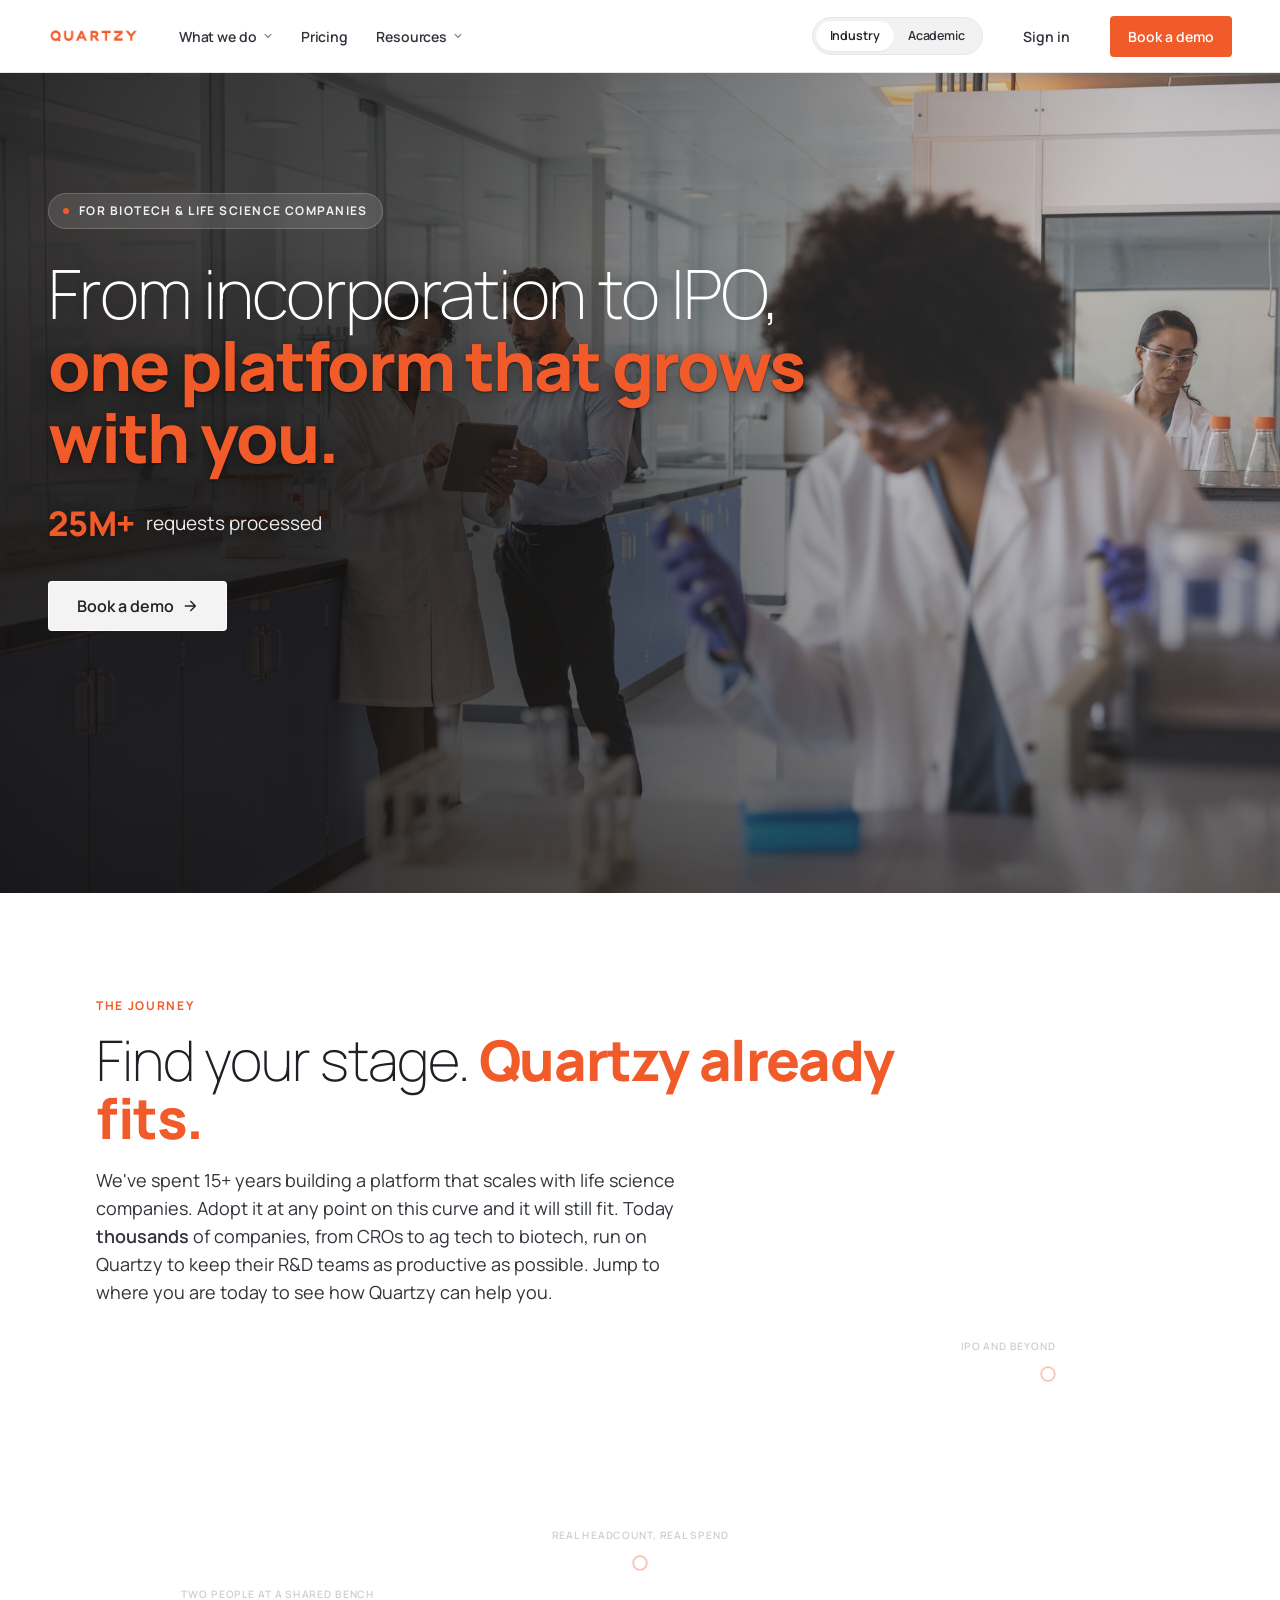
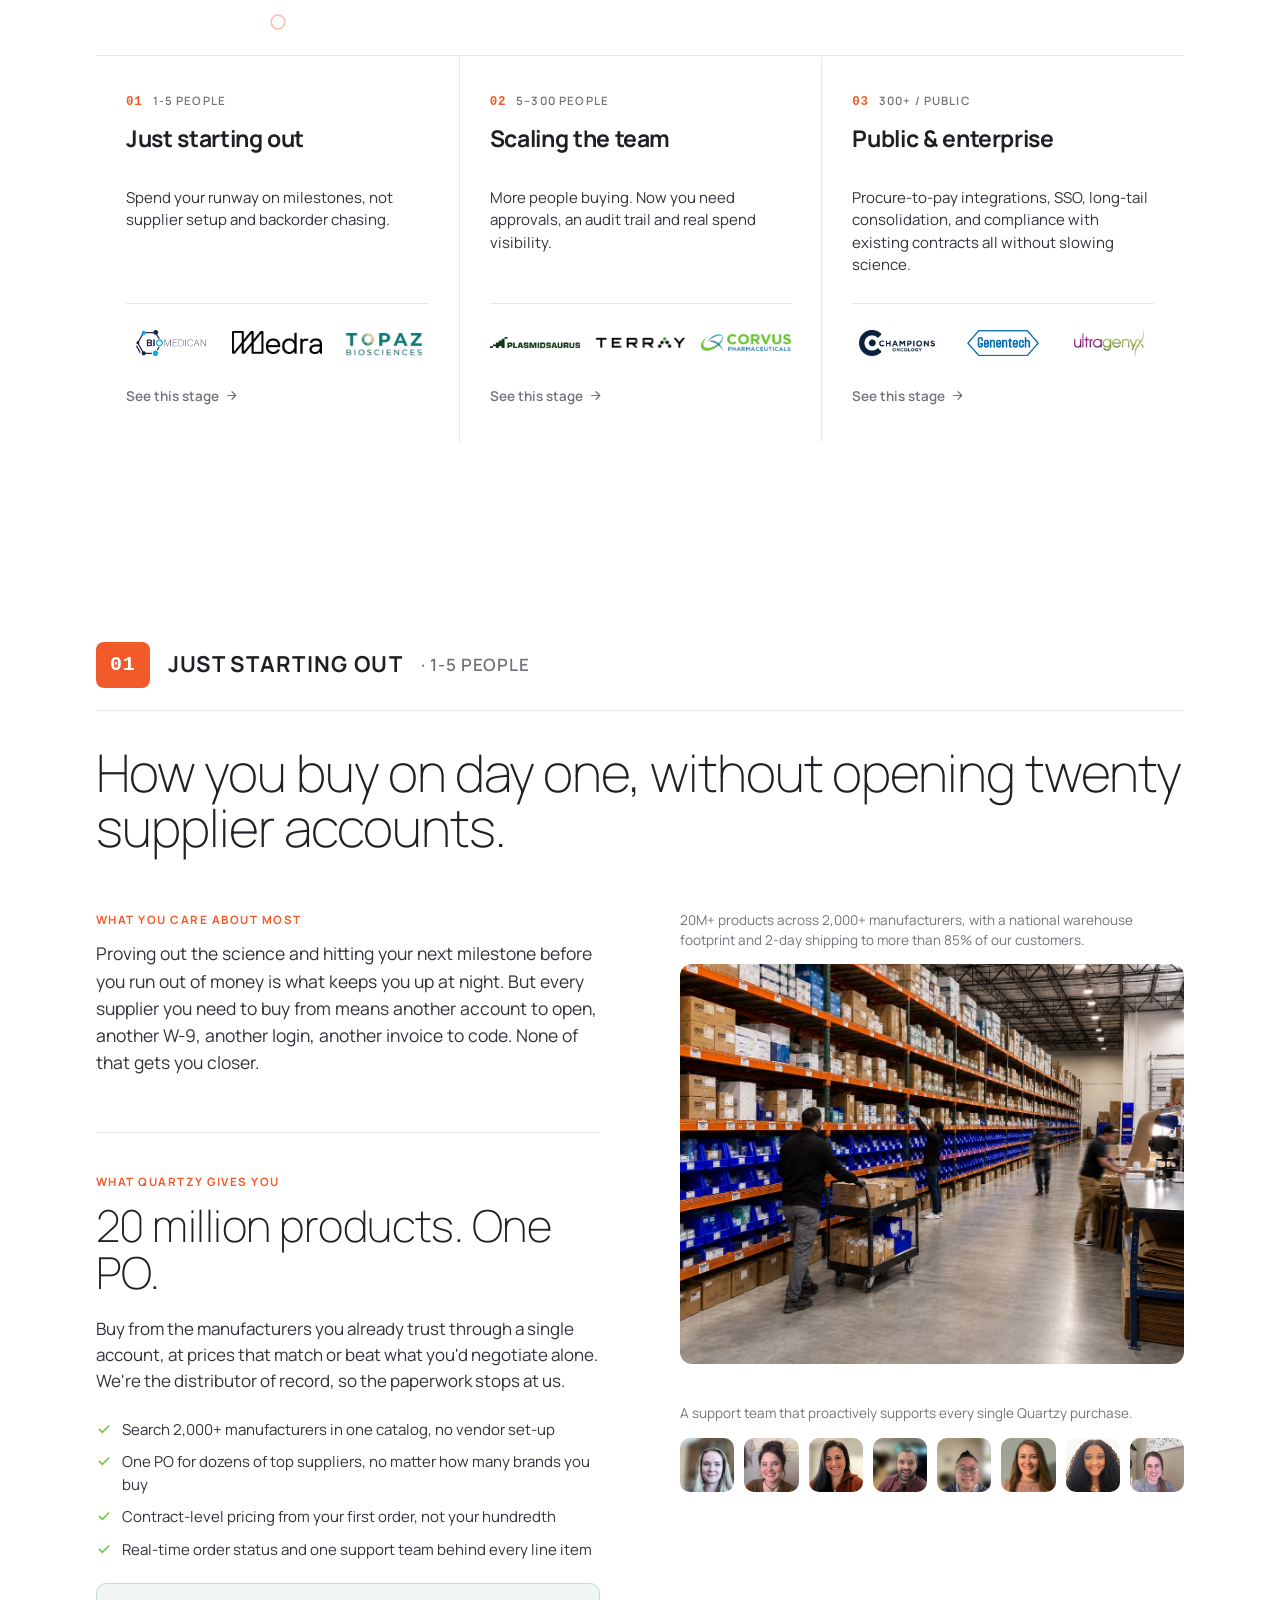
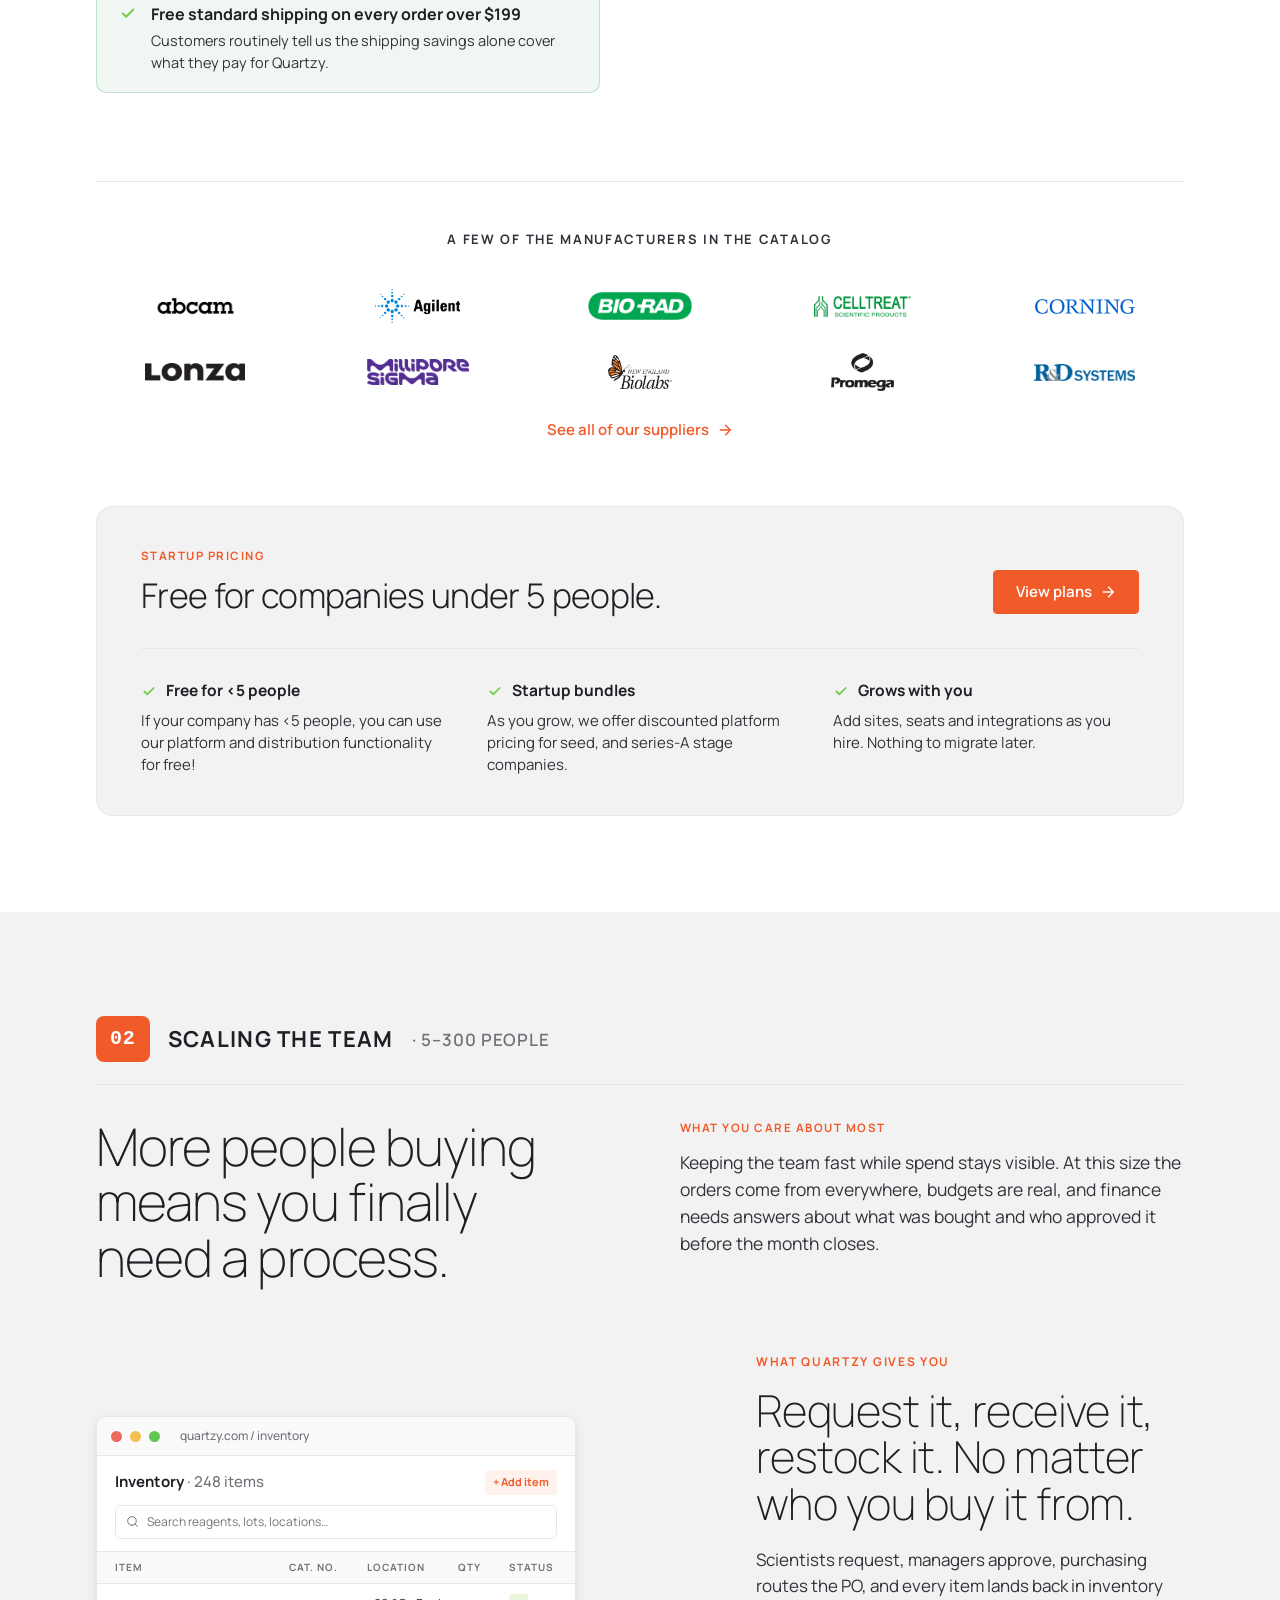
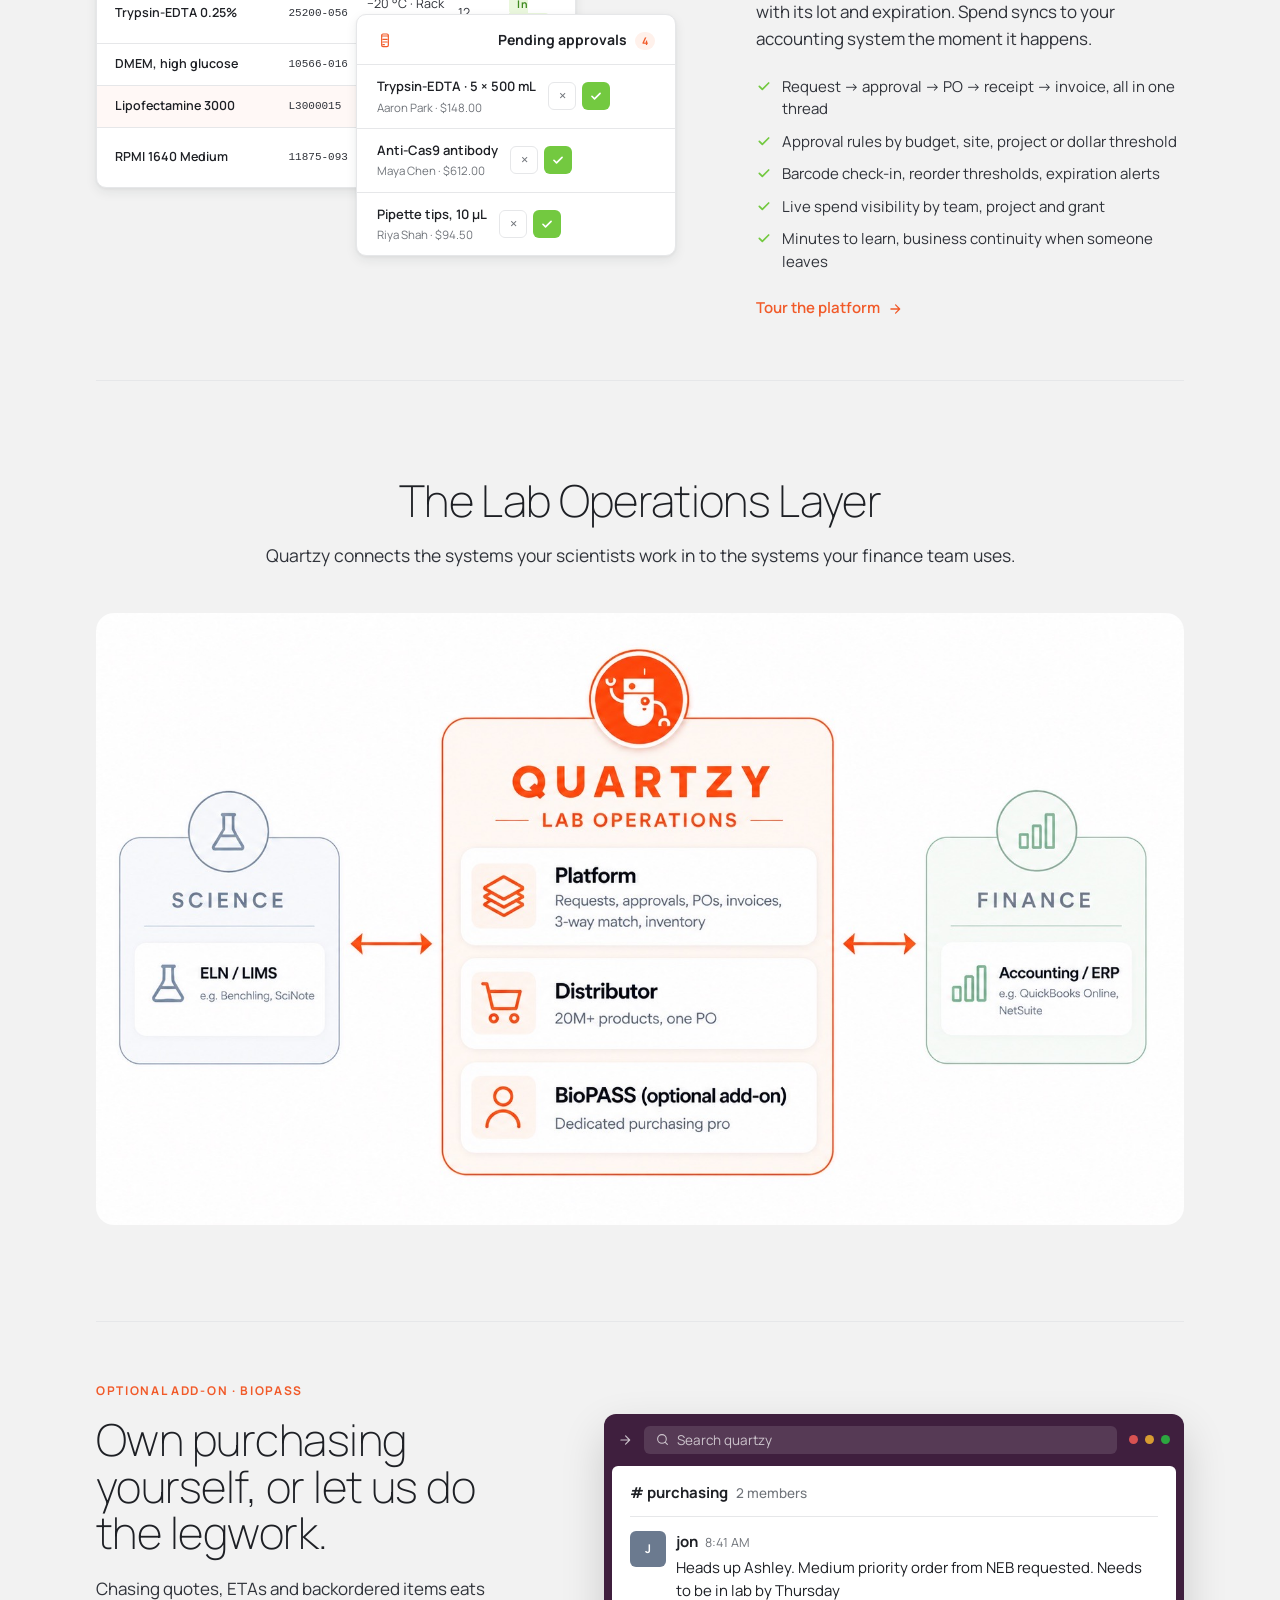
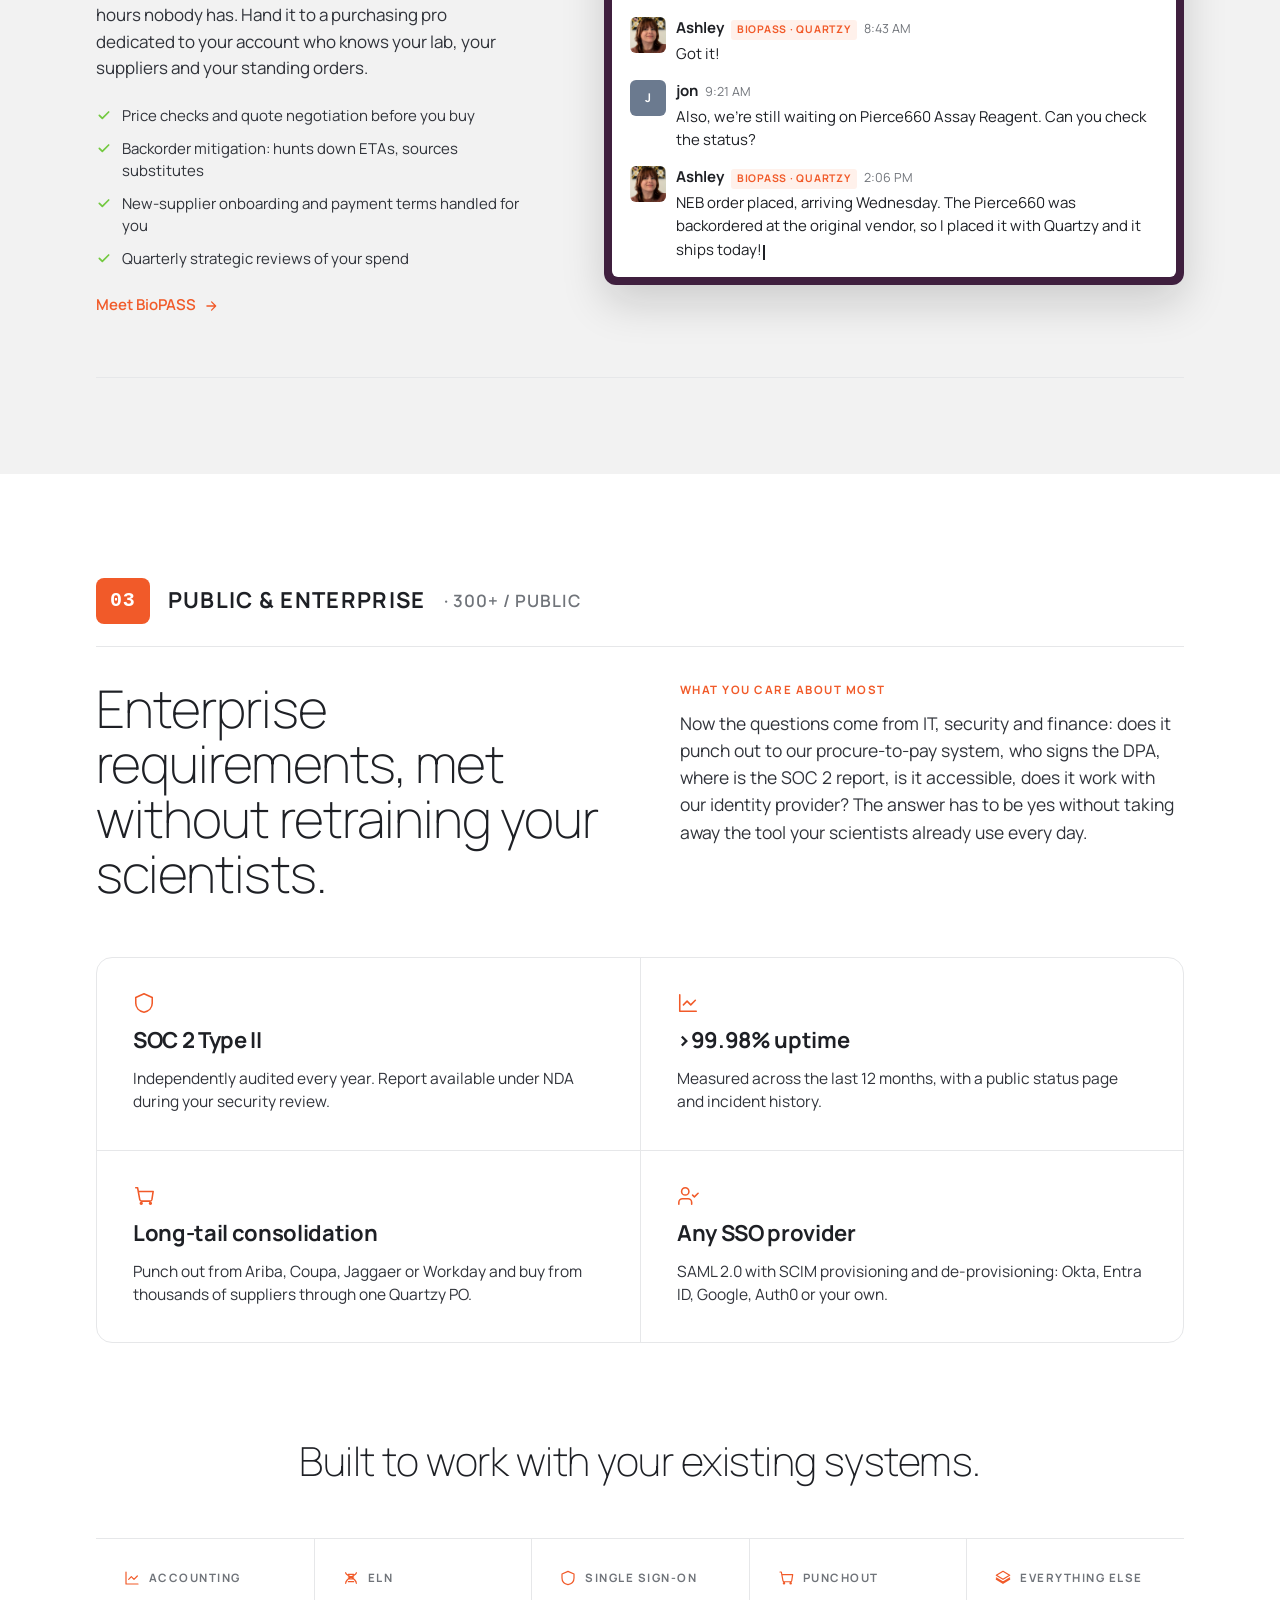
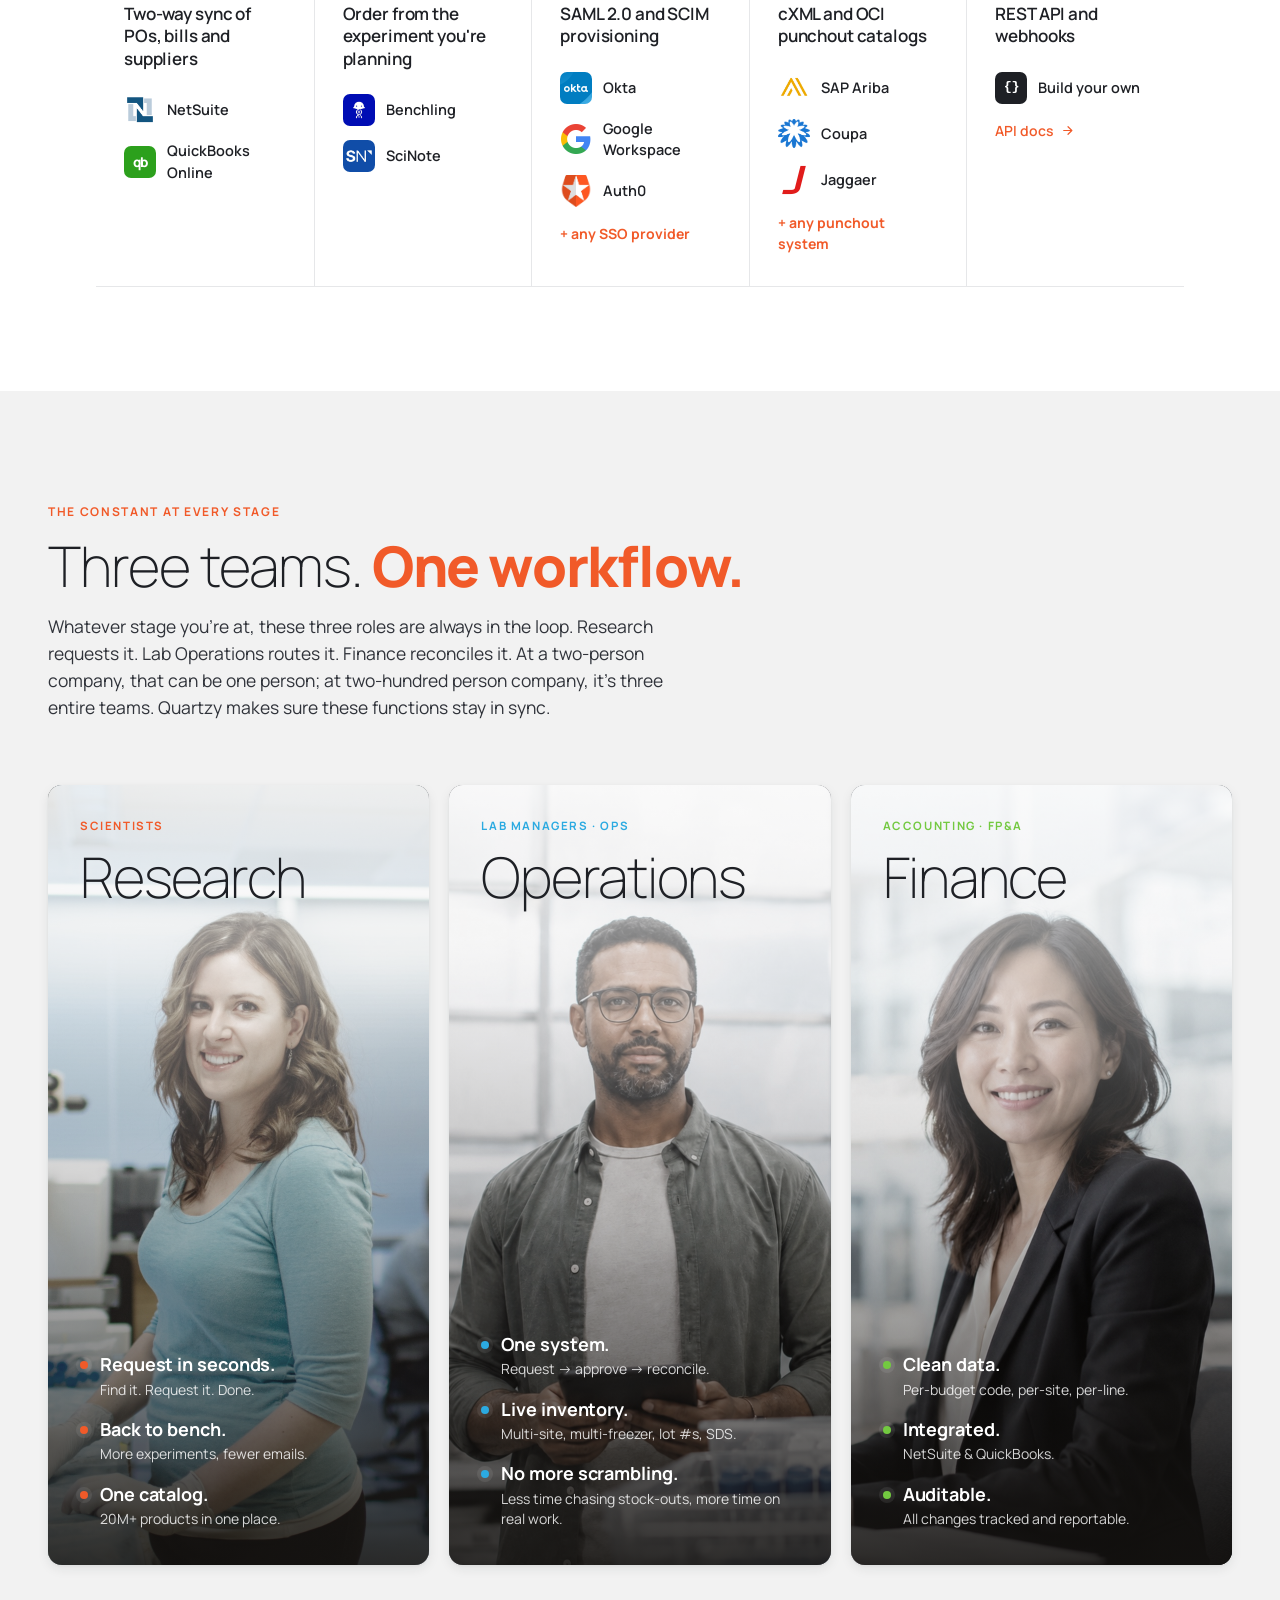
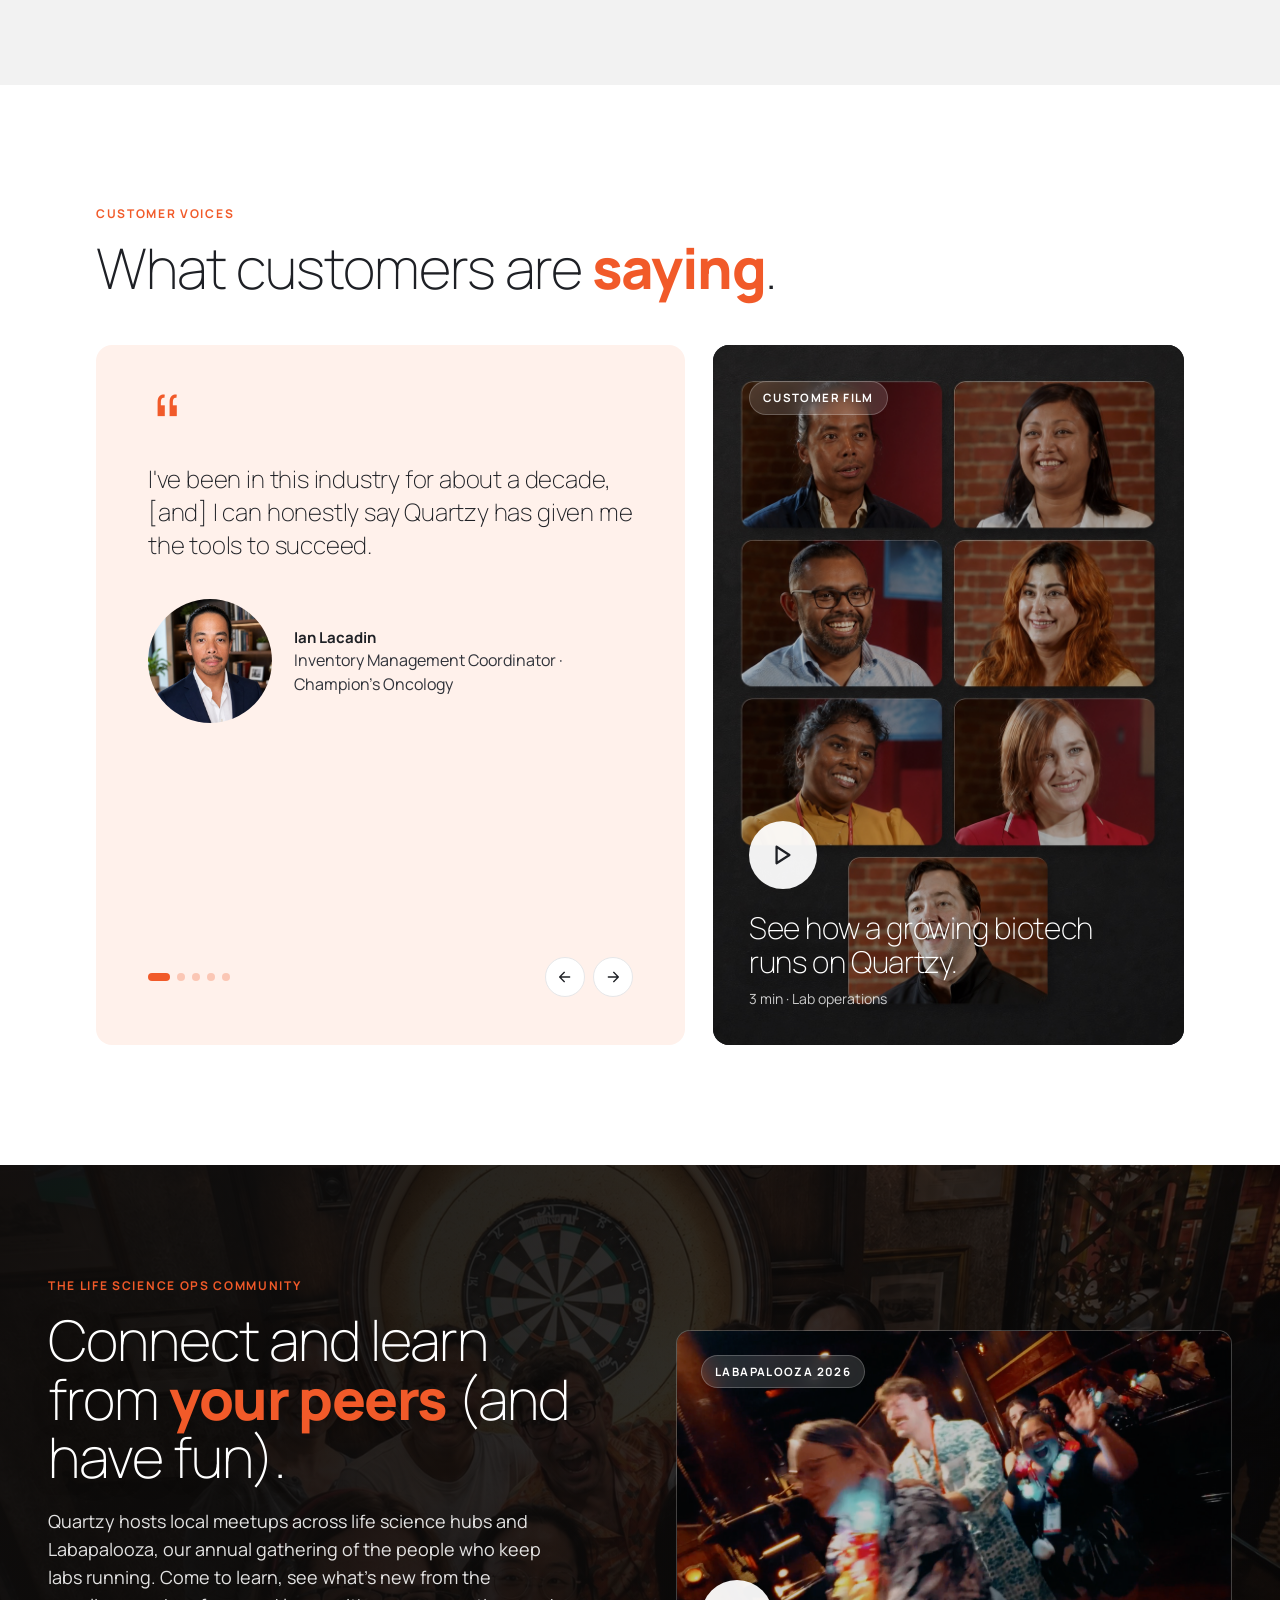
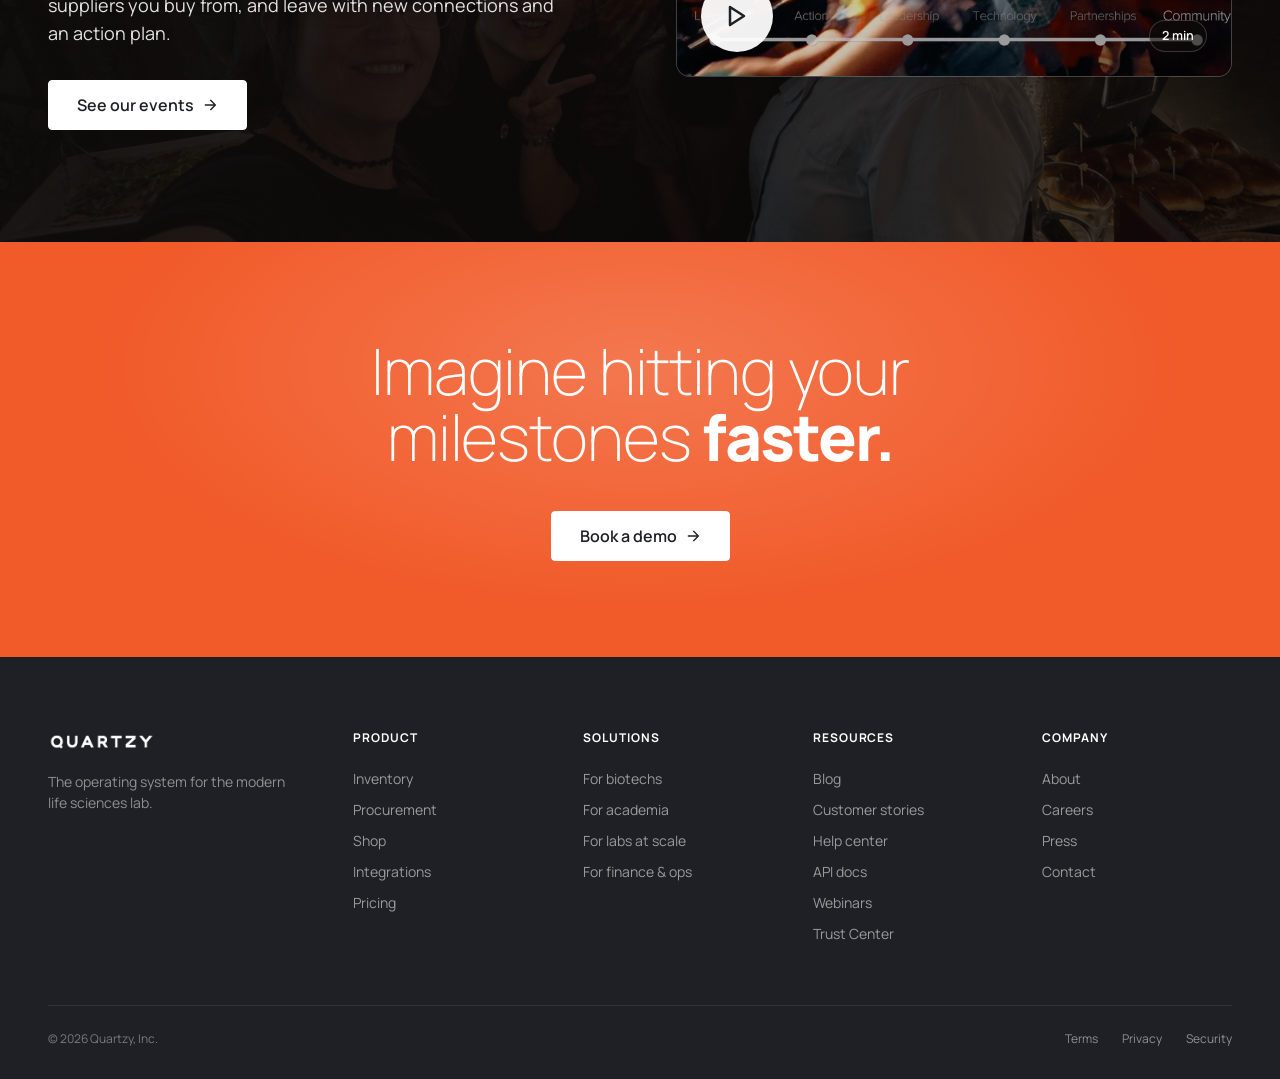
==== commit 13f8561c: "Adjust roadmap node position Updated the final stage node on the website roadmap to better align the" ====
--- a/website/index.html
+++ b/website/index.html
@@ -96,7 +96,7 @@
       </svg>
       <a class="qz-curve__node" data-stage="1" href="#stage-start" style="left:16.7%;top:93.7%"><span class="qz-curve__dot"></span><span class="qz-curve__caption">Two people at a shared bench</span></a>
       <a class="qz-curve__node" data-stage="2" href="#stage-scale" style="left:50%;top:79%"><span class="qz-curve__dot"></span><span class="qz-curve__caption">Real headcount, real spend</span></a>
-      <a class="qz-curve__node qz-curve__node--end" data-stage="3" href="#stage-public" style="left:87.5%;top:27.3%"><span class="qz-curve__dot"></span><span class="qz-curve__caption">IPO and beyond</span></a>
+      <a class="qz-curve__node qz-curve__node--end" data-stage="3" href="#stage-public" style="left:87.5%;top:31.7%"><span class="qz-curve__dot"></span><span class="qz-curve__caption">IPO and beyond</span></a>
     </div>
     <div class="qz-stages qz-stages--3">
       <a class="qz-stage-card" data-stage="1" href="#stage-start">
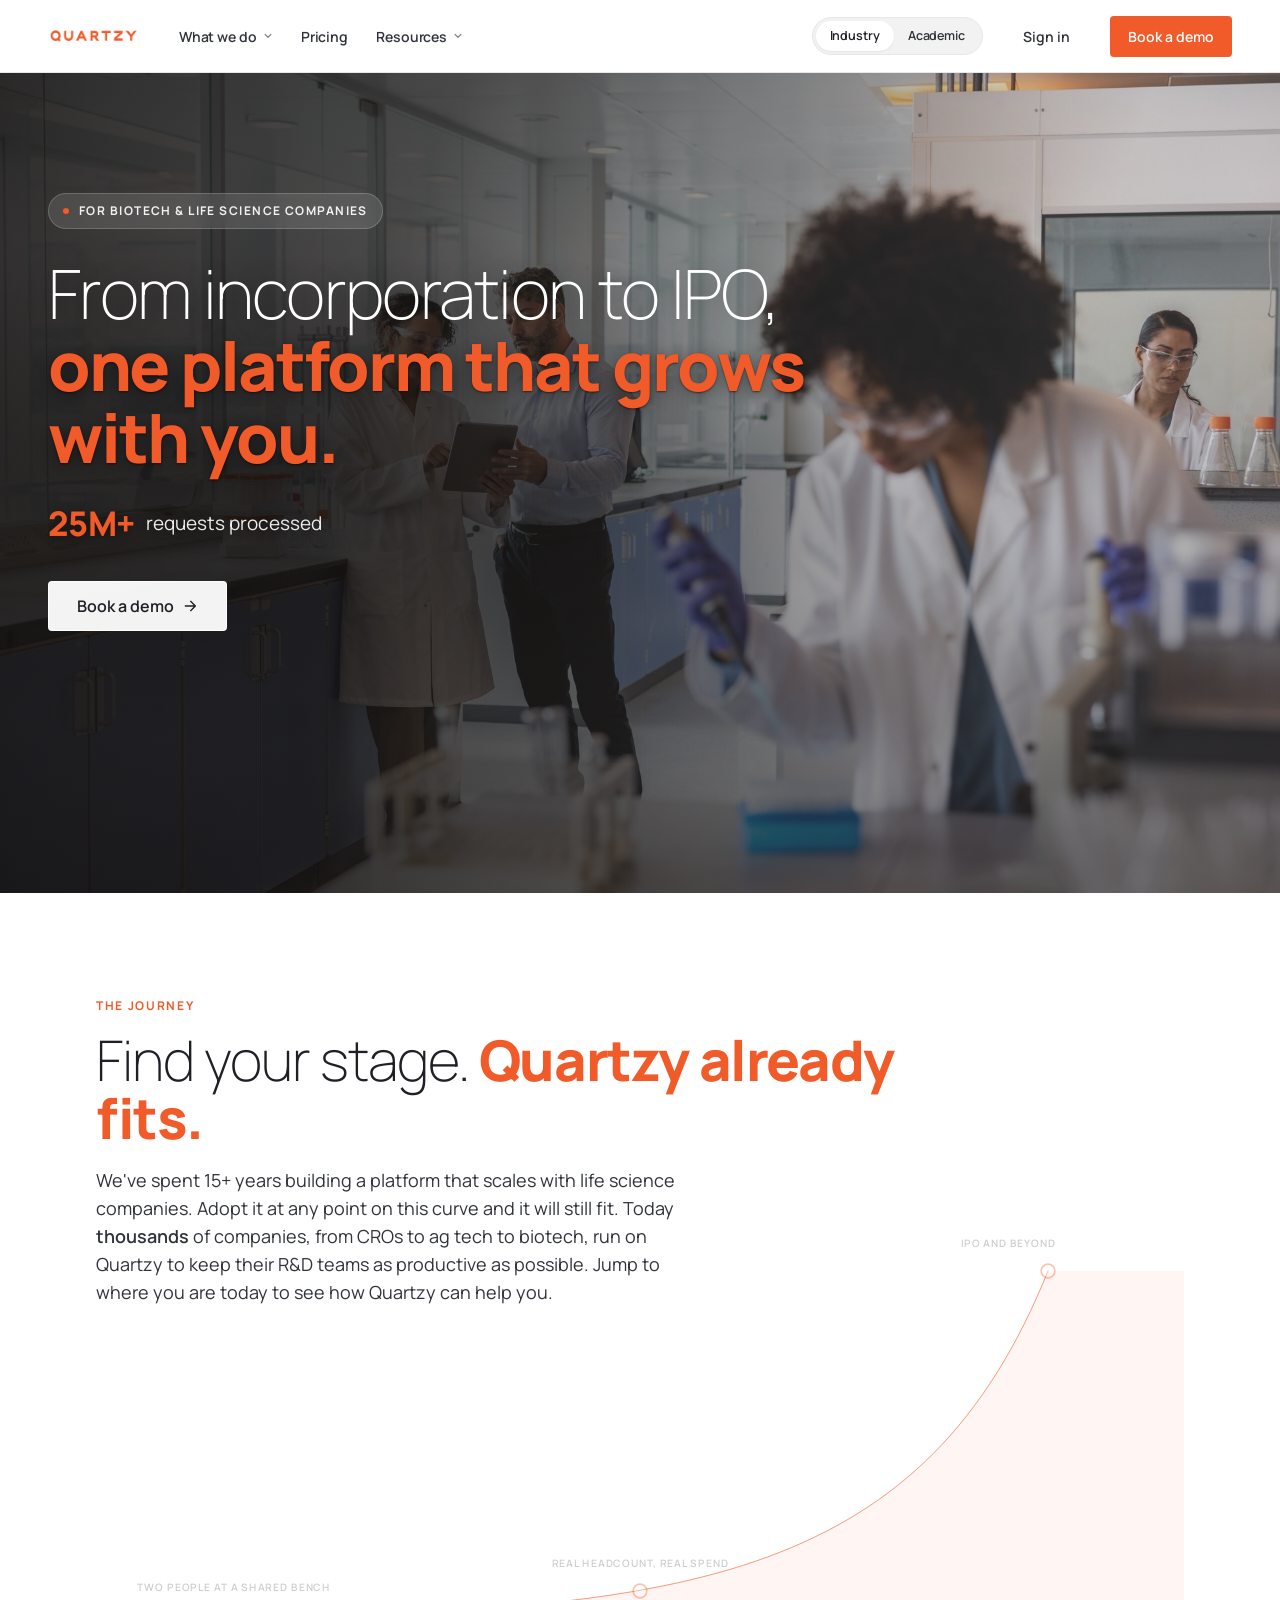
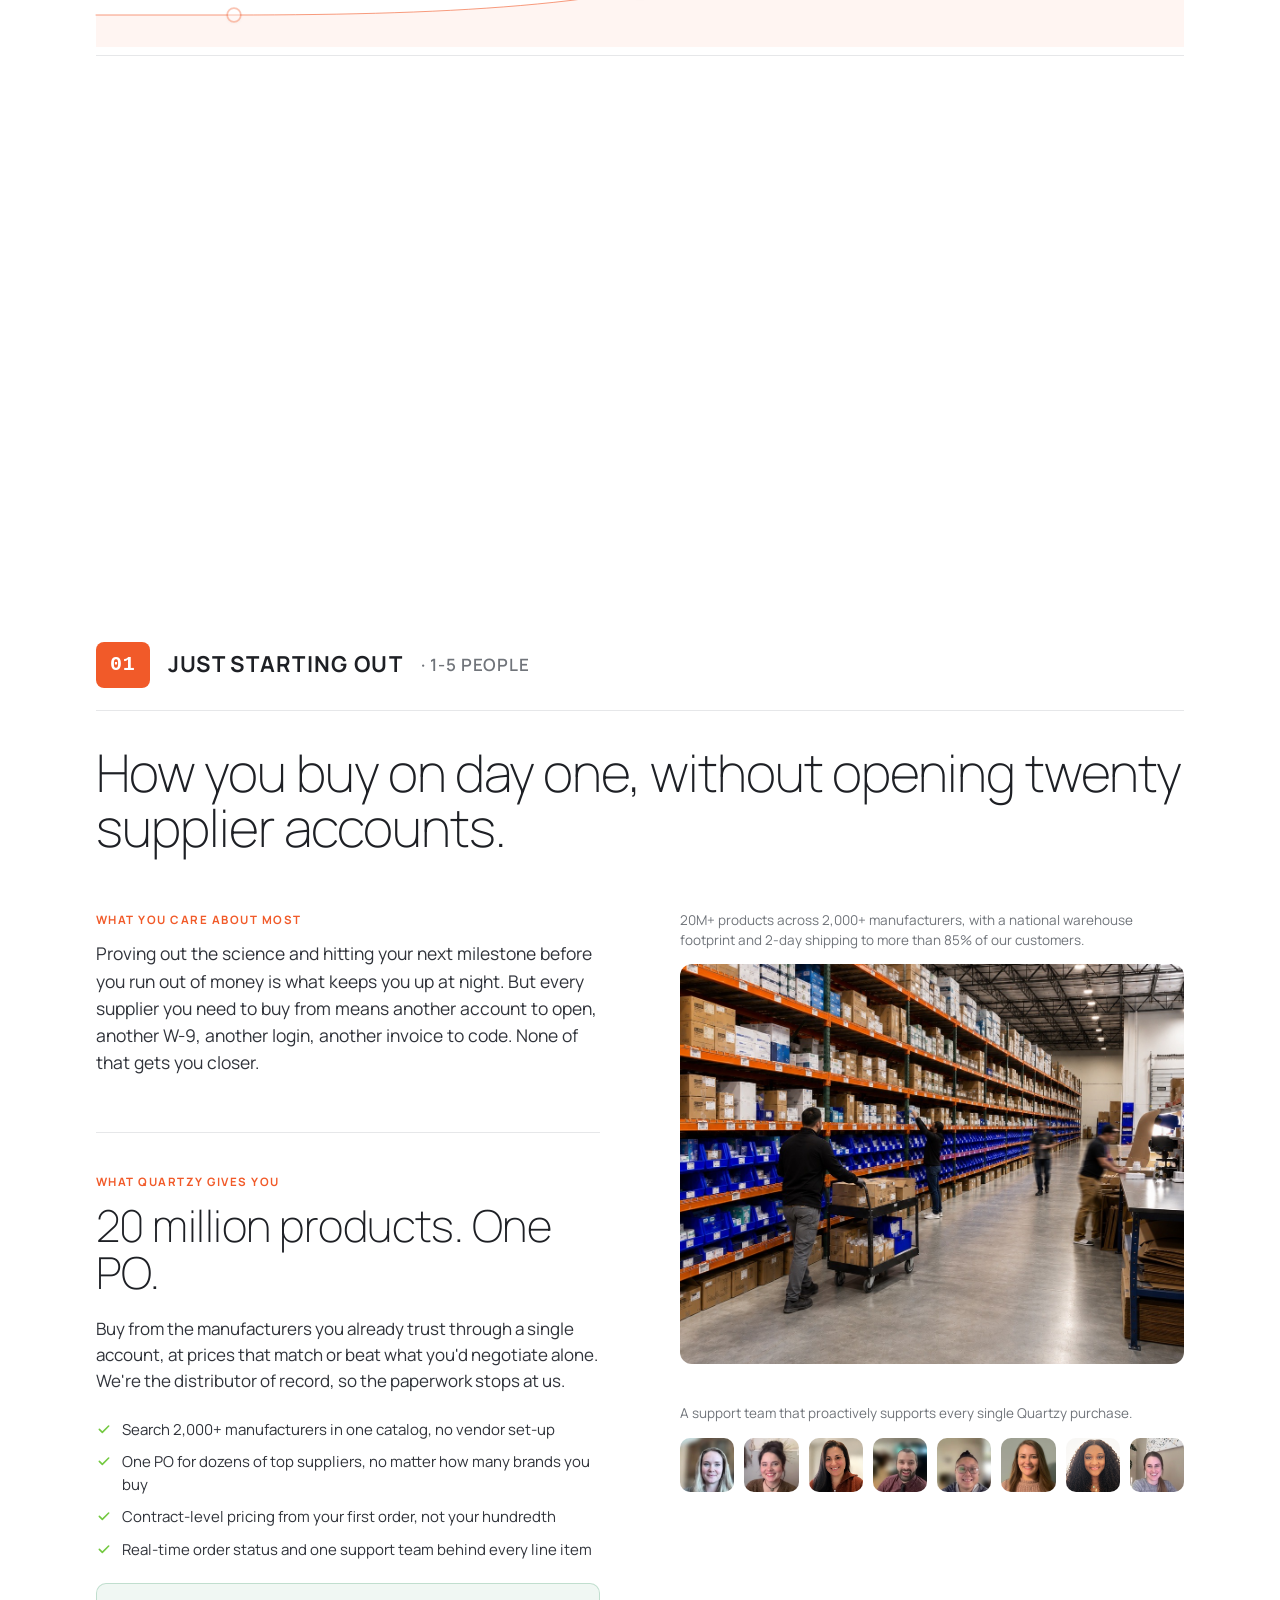
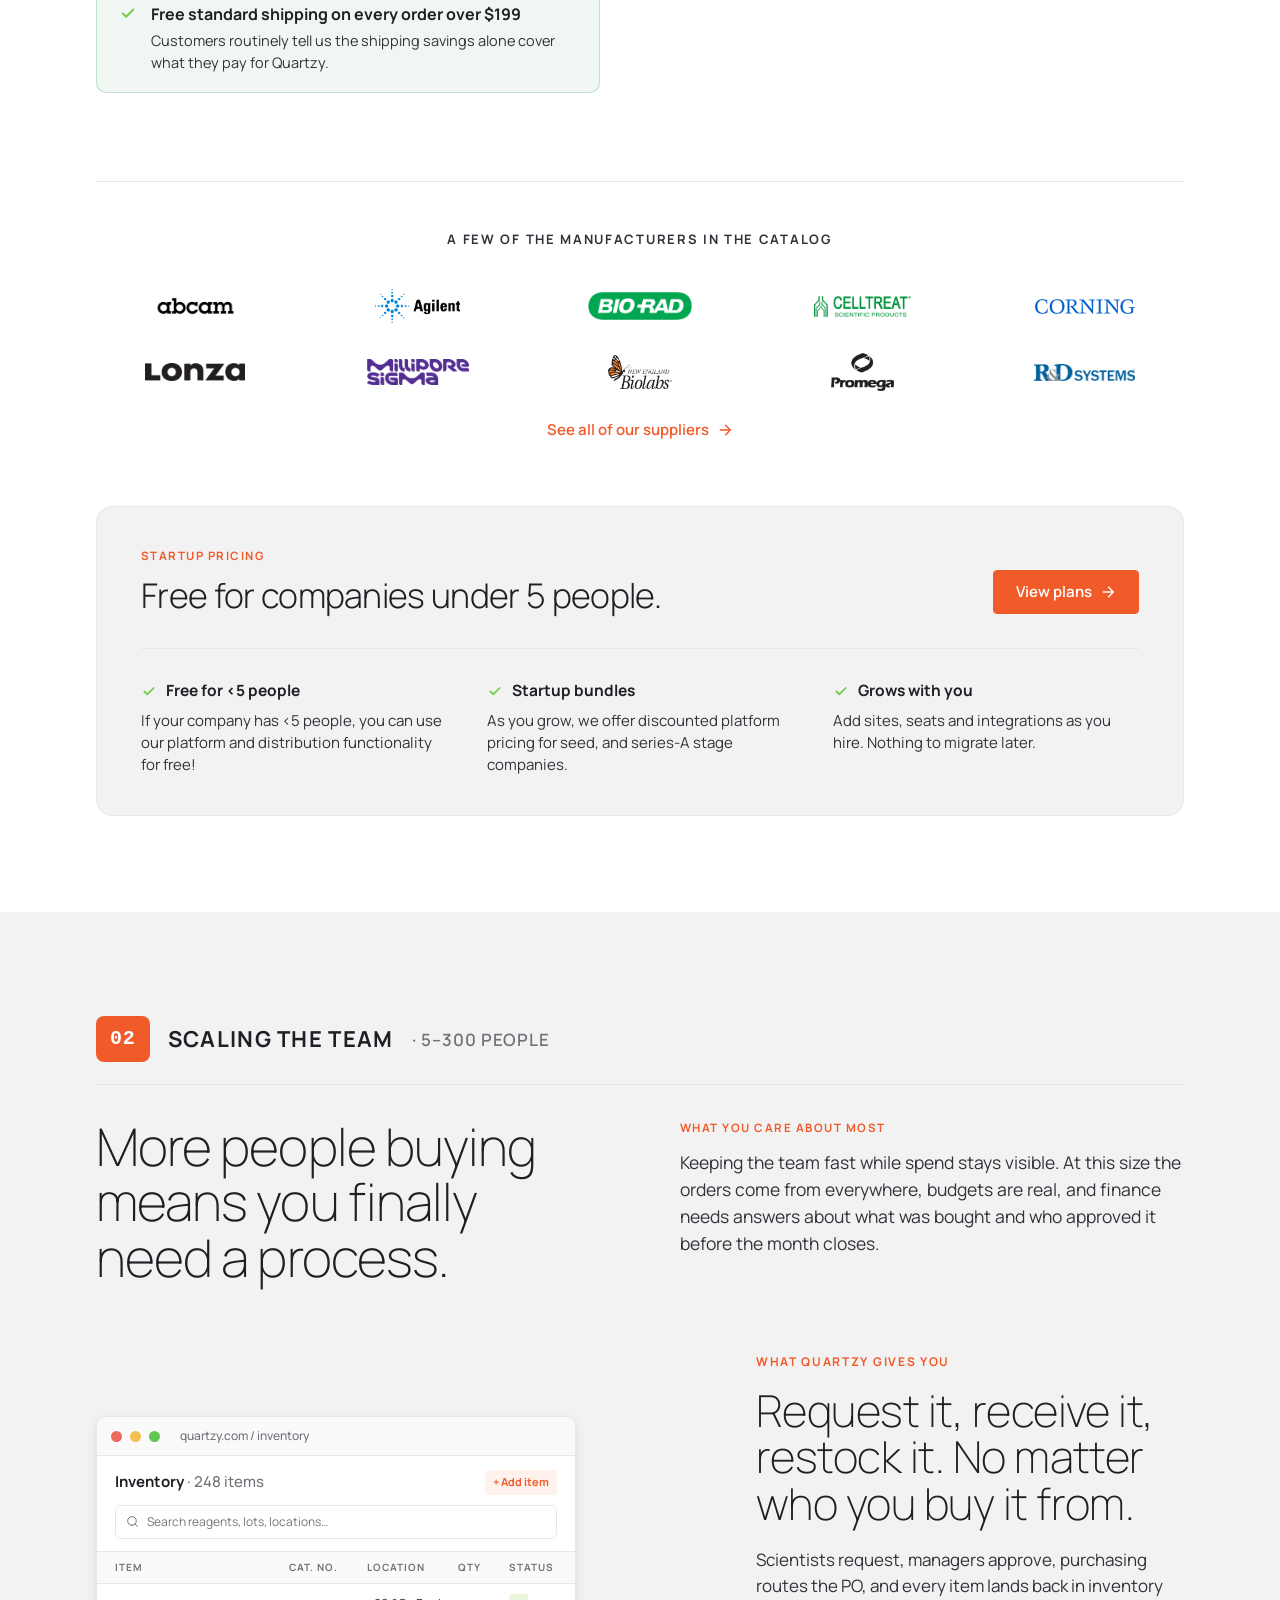
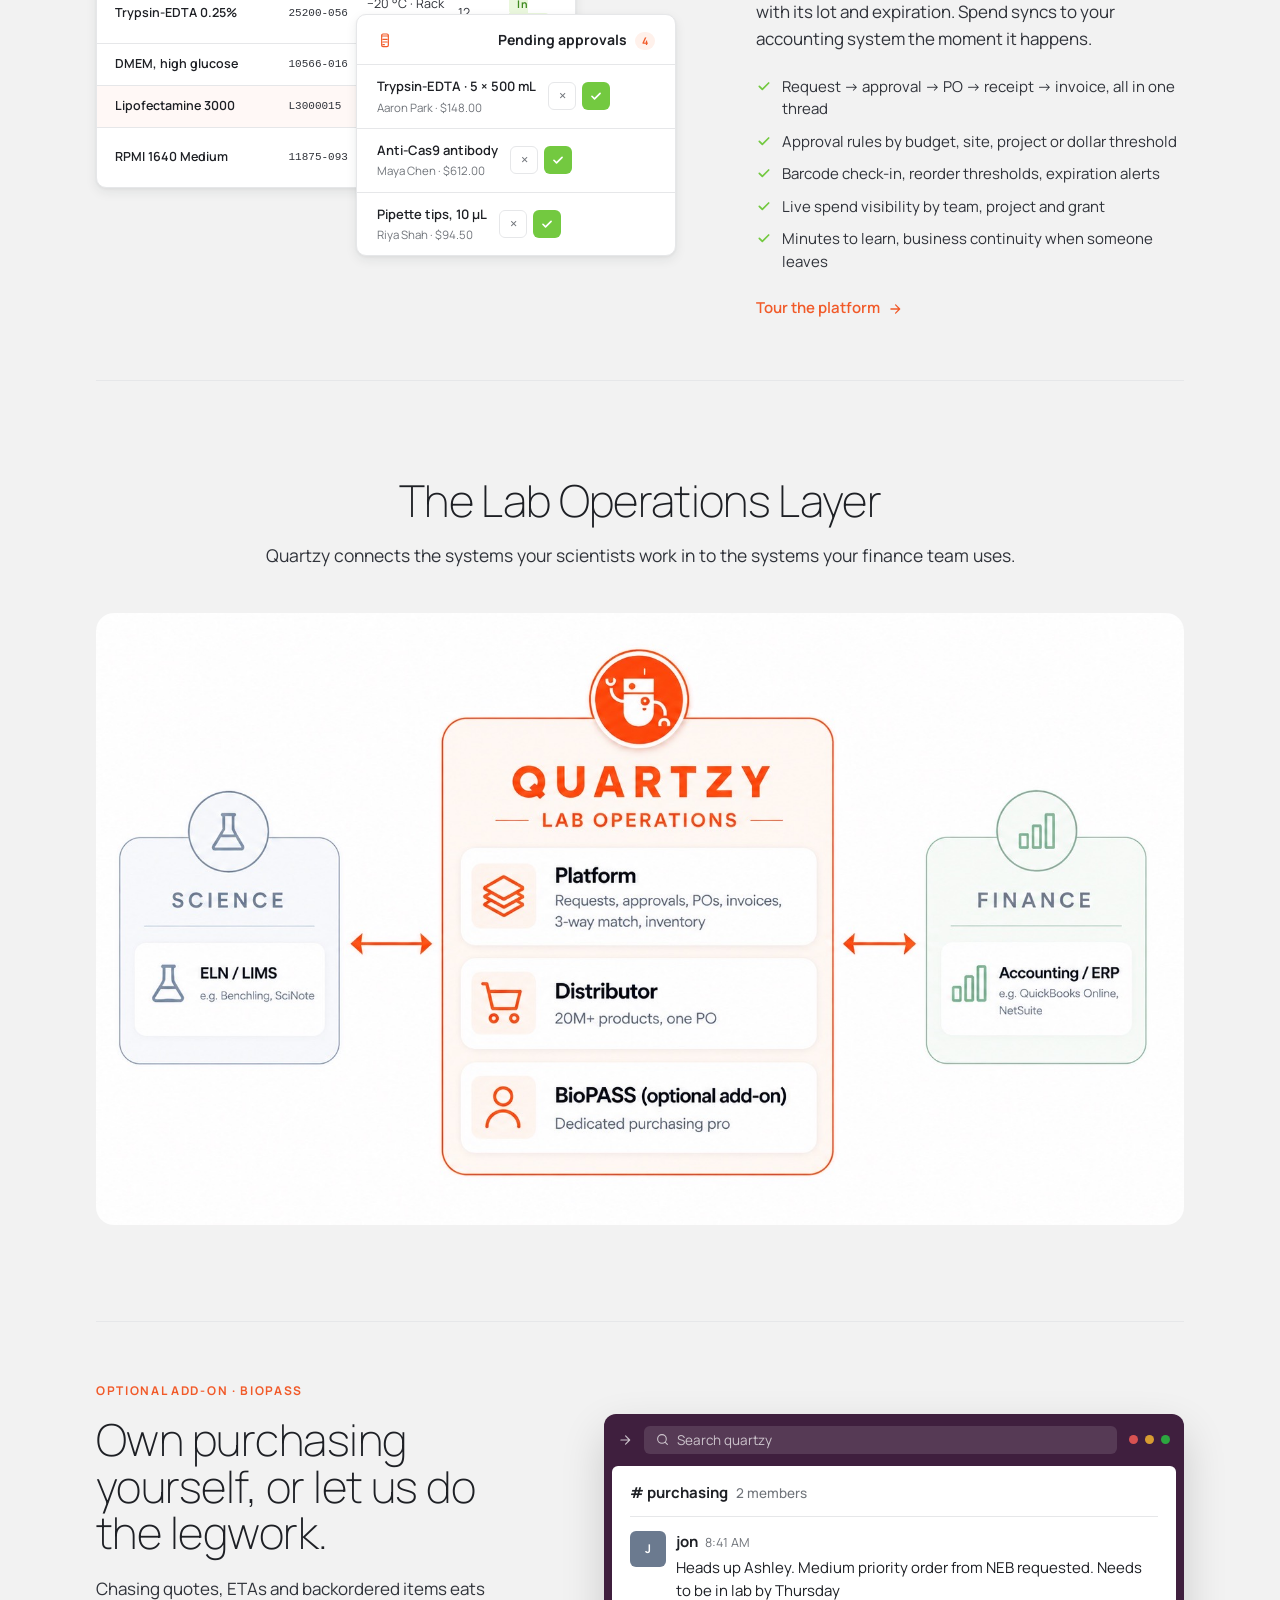
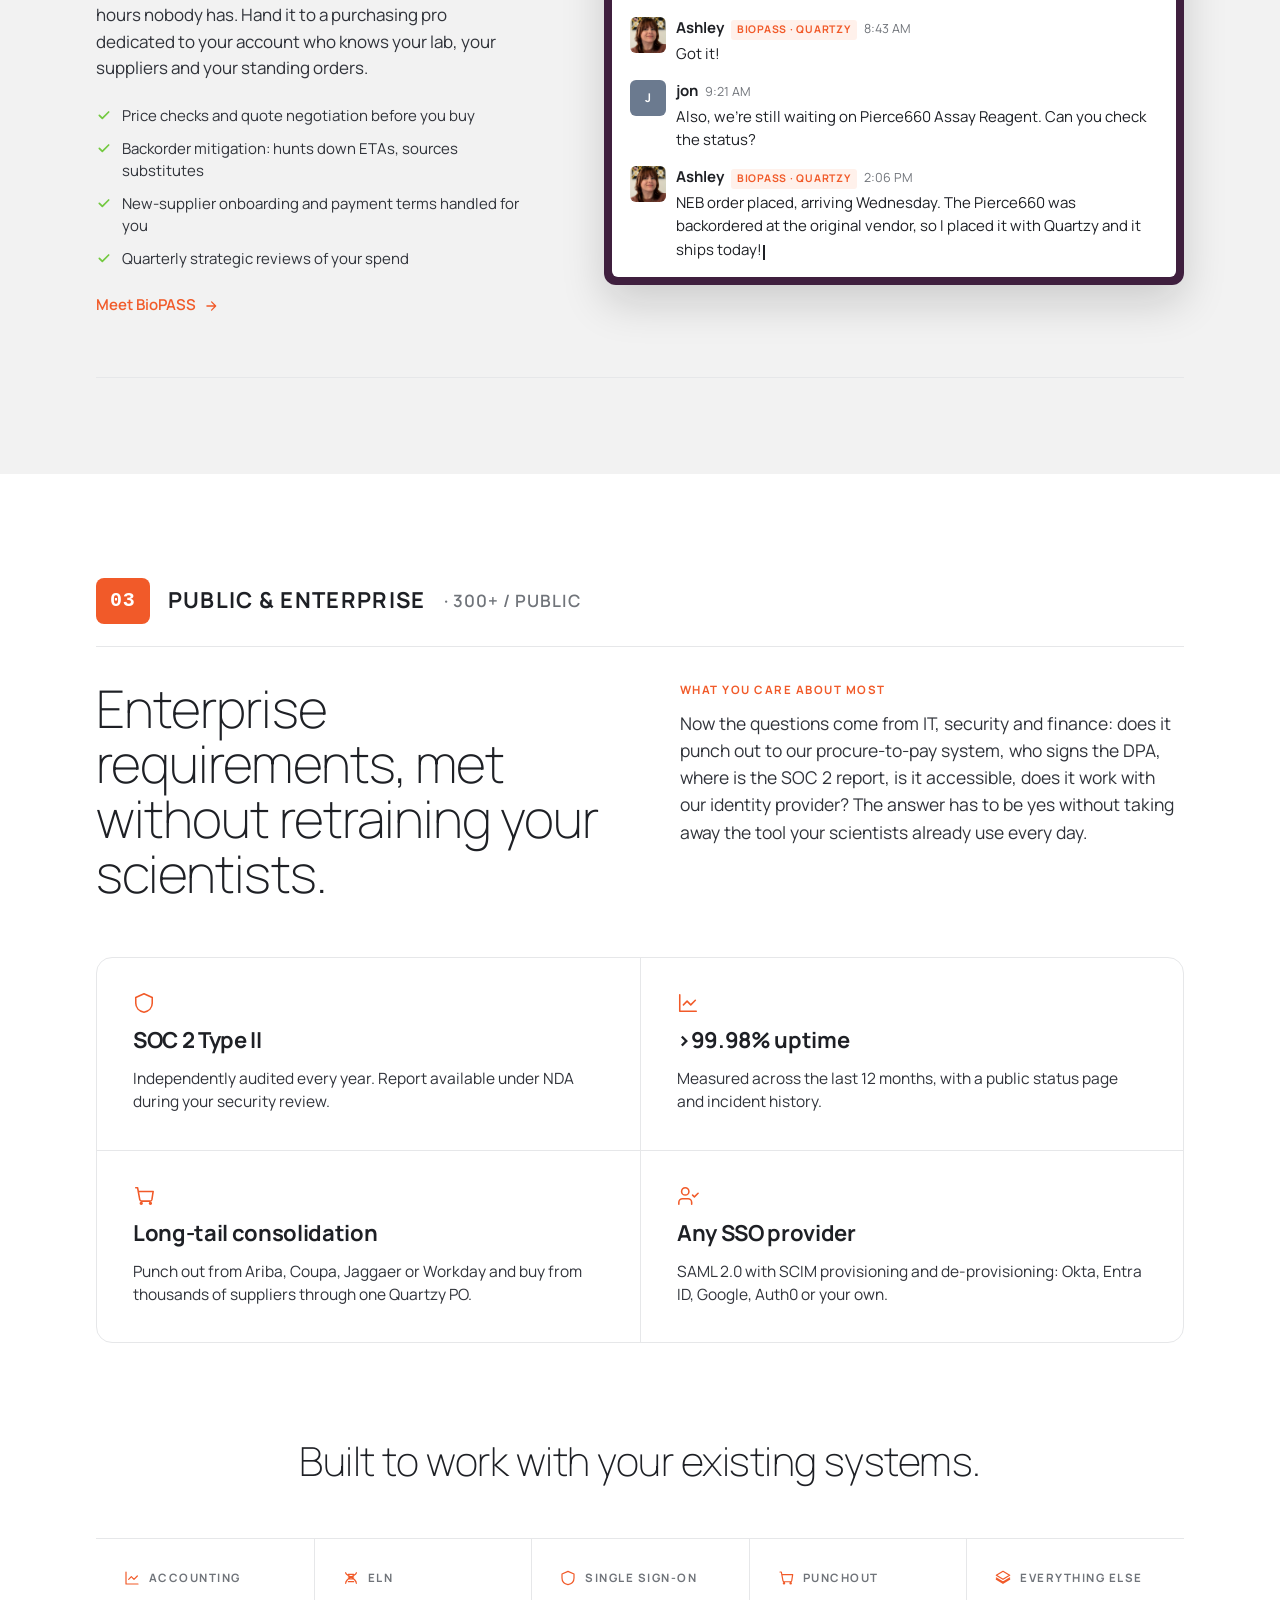
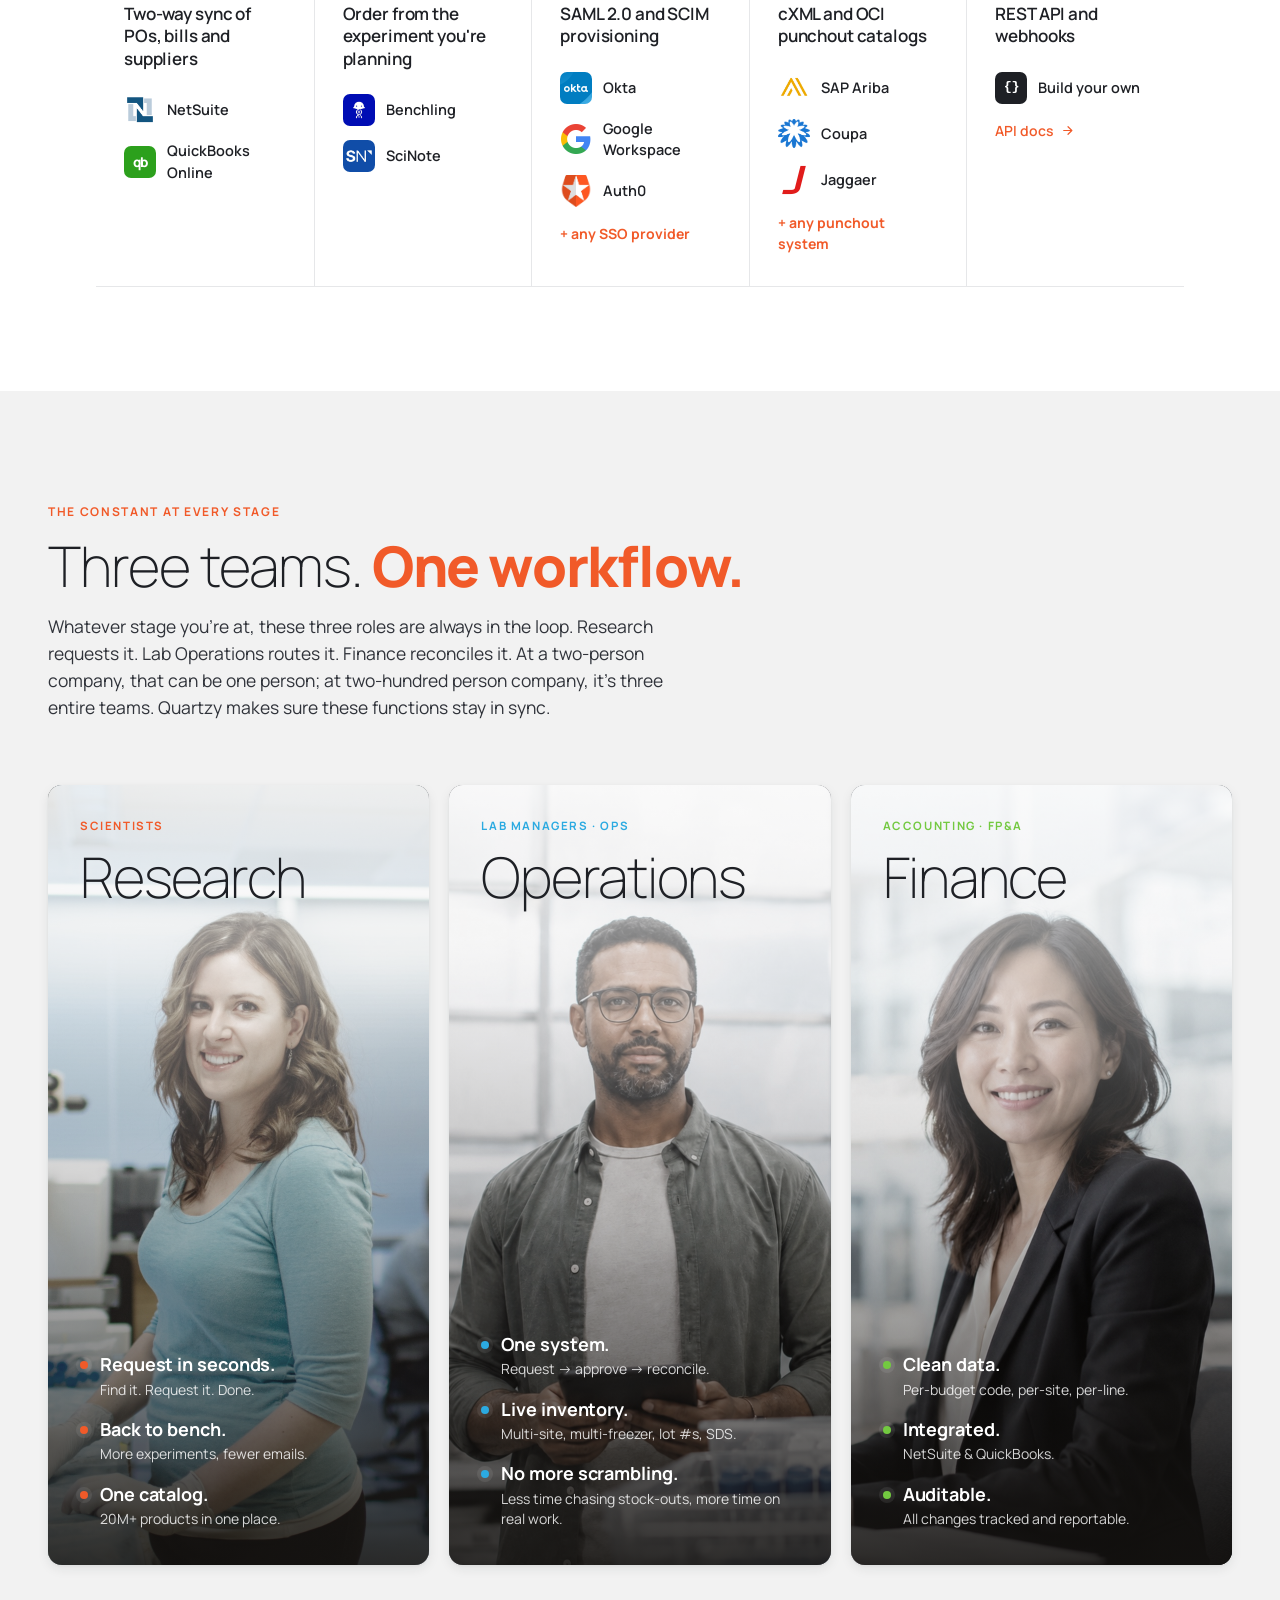
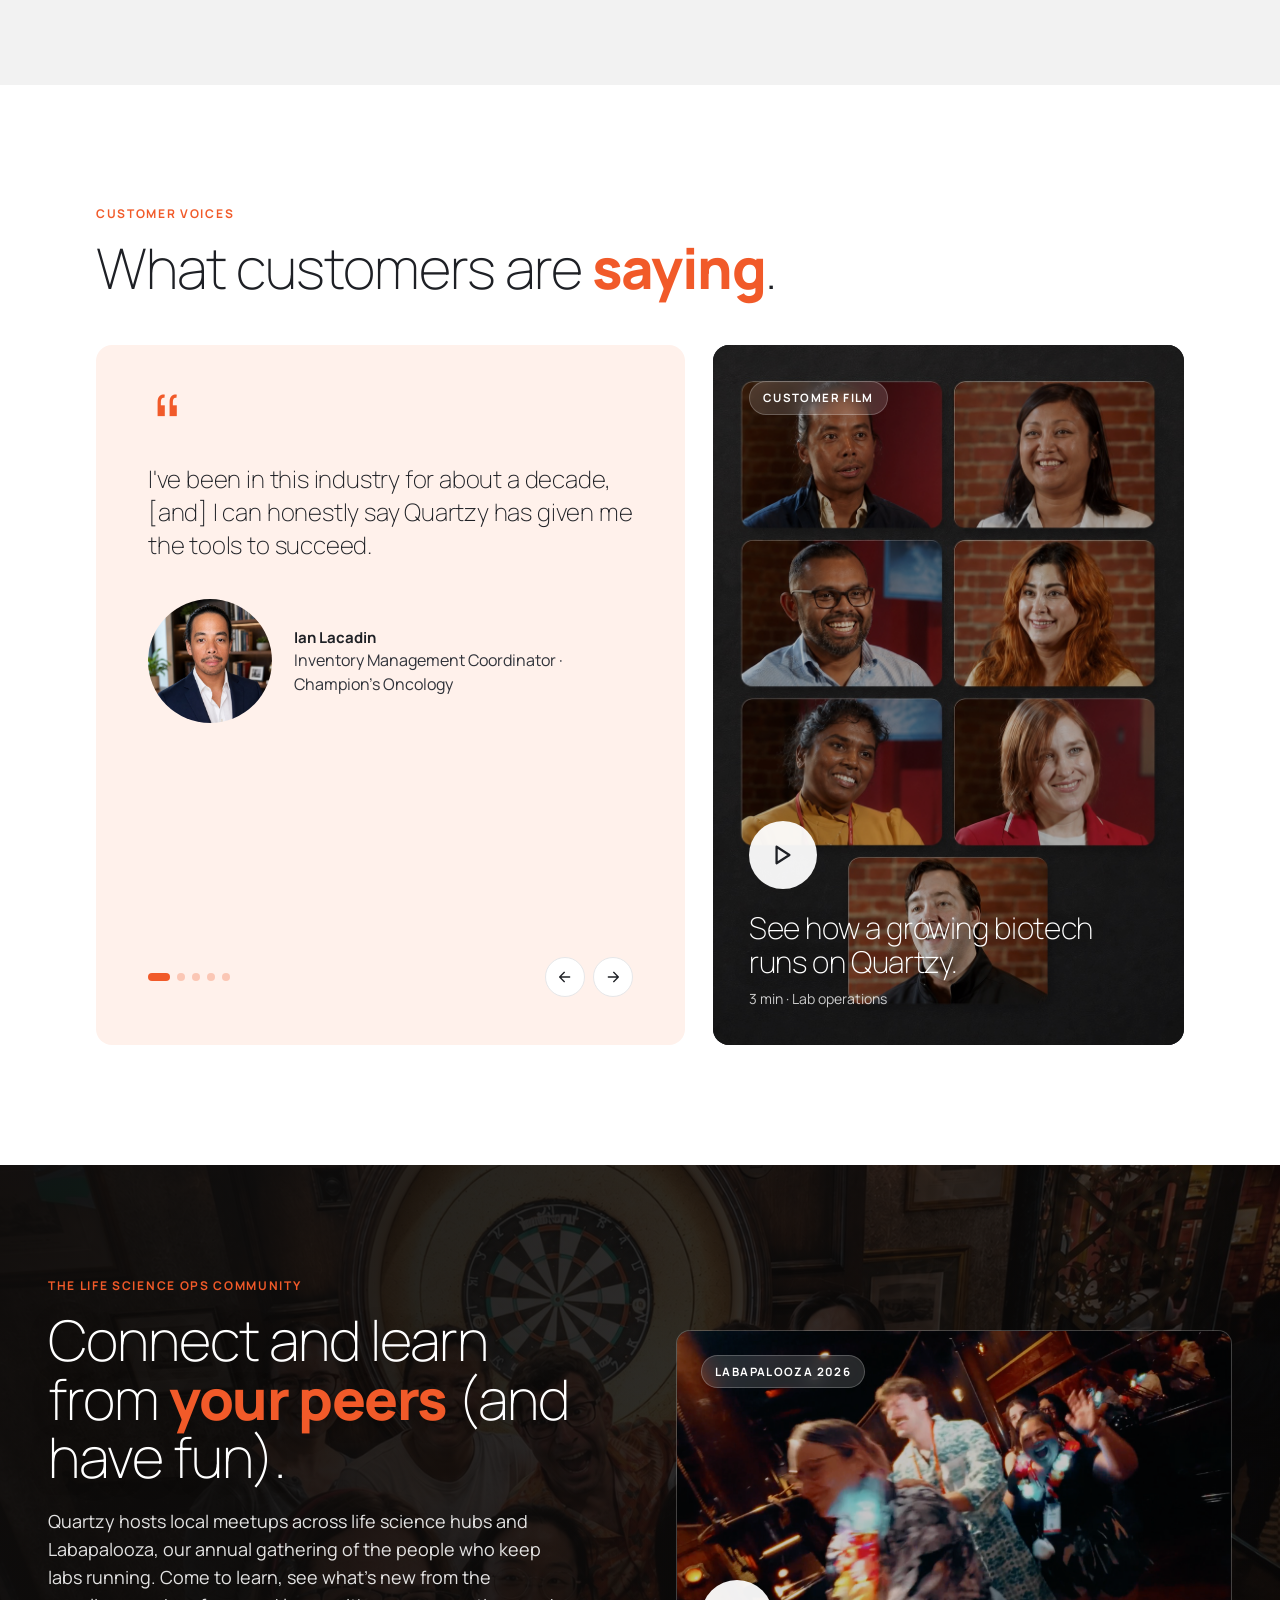
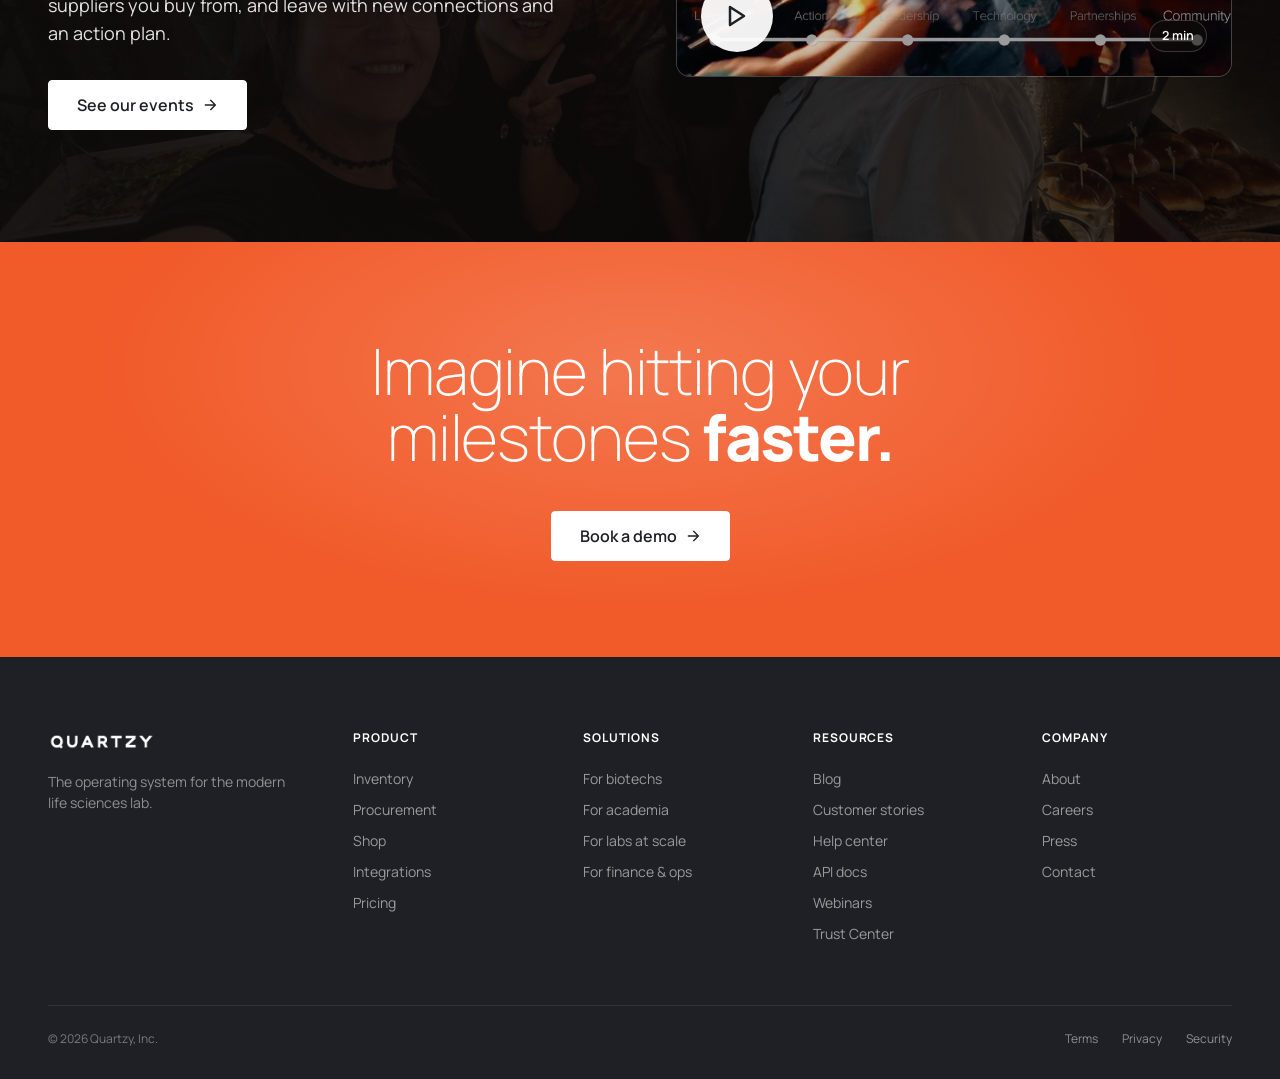
==== commit c87ae9d3: "Update index.html" ====
--- a/website/index.html
+++ b/website/index.html
@@ -75,7 +75,7 @@
 </section>
 
 <!-- ============================== THE JOURNEY ============================== -->
-<section class="section section--white qz-journey-section">
+<section class="section section--white">
   <div class="container">
     <div class="qz-journey__intro">
       <div class="eyebrow-label">The journey</div>
@@ -84,22 +84,15 @@
     </div>
     <div class="qz-curve">
       <svg viewBox="0 0 400 100" preserveAspectRatio="none">
-        <defs>
-          <clipPath id="qz-curve-clip" clipPathUnits="objectBoundingBox">
-            <rect id="qz-clip-rect" x="0" y="0" width="0" height="1"/>
-          </clipPath>
-        </defs>
-        <g clip-path="url(#qz-curve-clip)">
-          <path class="qz-curve__path" d="M 0 95 C 140 95, 270 80, 400 6" fill="none" stroke="var(--color-calcium)" stroke-width="1.2" stroke-linecap="round" vector-effect="non-scaling-stroke"/>
-          <path class="qz-curve__fill" d="M 0 95 C 140 95, 270 80, 400 6 L 400 100 L 0 100 Z" fill="var(--color-calcium)" opacity="0.06"/>
-        </g>
+        <path d="M0 92 L 50 92 C 220 92, 305 82, 350 6" fill="none" stroke="var(--color-calcium)" stroke-width="0.6" stroke-linecap="round" vector-effect="non-scaling-stroke"/>
+        <path d="M0 92 L 50 92 C 220 92, 305 82, 350 6 L 400 6 L 400 100 L 0 100 Z" fill="var(--color-calcium)" opacity="0.06"/>
       </svg>
-      <a class="qz-curve__node" data-stage="1" href="#stage-start" style="left:16.7%;top:93.7%"><span class="qz-curve__dot"></span><span class="qz-curve__caption">Two people at a shared bench</span></a>
-      <a class="qz-curve__node" data-stage="2" href="#stage-scale" style="left:50%;top:79%"><span class="qz-curve__dot"></span><span class="qz-curve__caption">Real headcount, real spend</span></a>
-      <a class="qz-curve__node qz-curve__node--end" data-stage="3" href="#stage-public" style="left:87.5%;top:31.7%"><span class="qz-curve__dot"></span><span class="qz-curve__caption">IPO and beyond</span></a>
+      <a class="qz-curve__node" href="#stage-start" style="left:12.7%;top:92%"><span class="qz-curve__dot"></span><span class="qz-curve__caption">Two people at a shared bench</span></a>
+      <a class="qz-curve__node" href="#stage-scale" style="left:50%;top:85.9%"><span class="qz-curve__dot"></span><span class="qz-curve__caption">Real headcount, real spend</span></a>
+      <a class="qz-curve__node qz-curve__node--end" href="#stage-public" style="left:87.5%;top:6%"><span class="qz-curve__dot"></span><span class="qz-curve__caption">IPO and beyond</span></a>
     </div>
     <div class="qz-stages qz-stages--3">
-      <a class="qz-stage-card" data-stage="1" href="#stage-start">
+      <a class="qz-stage-card" href="#stage-start">
         <div class="qz-stage-card__meta"><span class="qz-stage-card__n">01</span><span class="qz-stage-card__size">1-5 people</span></div>
         <div class="qz-stage-card__name">Just starting out</div>
         <div class="qz-stage-card__line">Spend your runway on milestones, not supplier setup and backorder chasing.</div>
@@ -110,7 +103,7 @@
           <span class="icon"><svg width="13" height="13" viewBox="0 0 24 24" fill="none" stroke="currentColor" stroke-width="2.2" stroke-linecap="round" stroke-linejoin="round"><path d="M5 12h14M13 5l7 7-7 7"/></svg></span>
         </div>
       </a>
-      <a class="qz-stage-card" data-stage="2" href="#stage-scale">
+      <a class="qz-stage-card" href="#stage-scale">
         <div class="qz-stage-card__meta"><span class="qz-stage-card__n">02</span><span class="qz-stage-card__size">5–300 people</span></div>
         <div class="qz-stage-card__name">Scaling the team</div>
         <div class="qz-stage-card__line">More people buying. Now you need approvals, an audit trail and real spend visibility.</div>
@@ -121,7 +114,7 @@
           <span class="icon"><svg width="13" height="13" viewBox="0 0 24 24" fill="none" stroke="currentColor" stroke-width="2.2" stroke-linecap="round" stroke-linejoin="round"><path d="M5 12h14M13 5l7 7-7 7"/></svg></span>
         </div>
       </a>
-      <a class="qz-stage-card" data-stage="3" href="#stage-public">
+      <a class="qz-stage-card" href="#stage-public">
         <div class="qz-stage-card__meta"><span class="qz-stage-card__n">03</span><span class="qz-stage-card__size">300+ / public</span></div>
         <div class="qz-stage-card__name">Public &amp; enterprise</div>
         <div class="qz-stage-card__line">Procure-to-pay integrations, SSO, long-tail consolidation, and compliance with existing contracts all without slowing science.</div>
@@ -1185,4 +1178,4 @@
 
 <script src="script.js"></script>
 </body>
-</html>+</html>
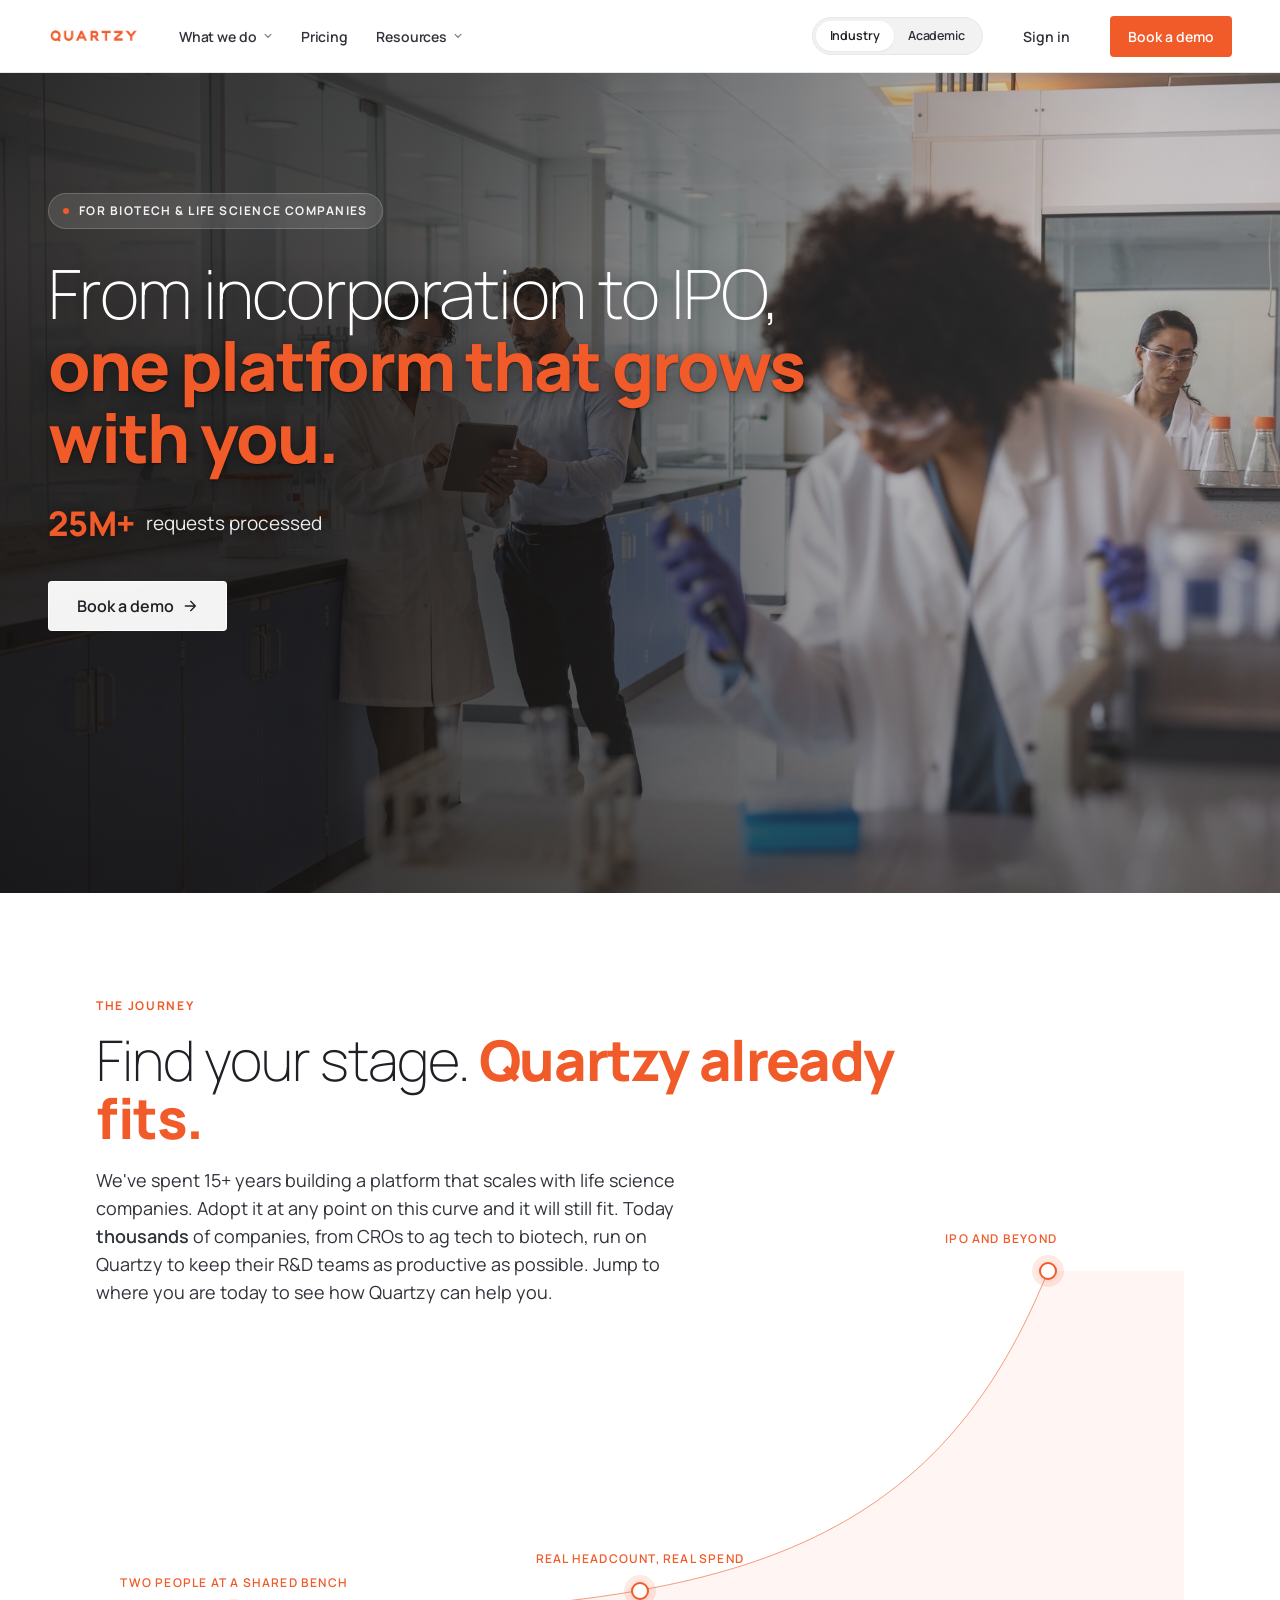
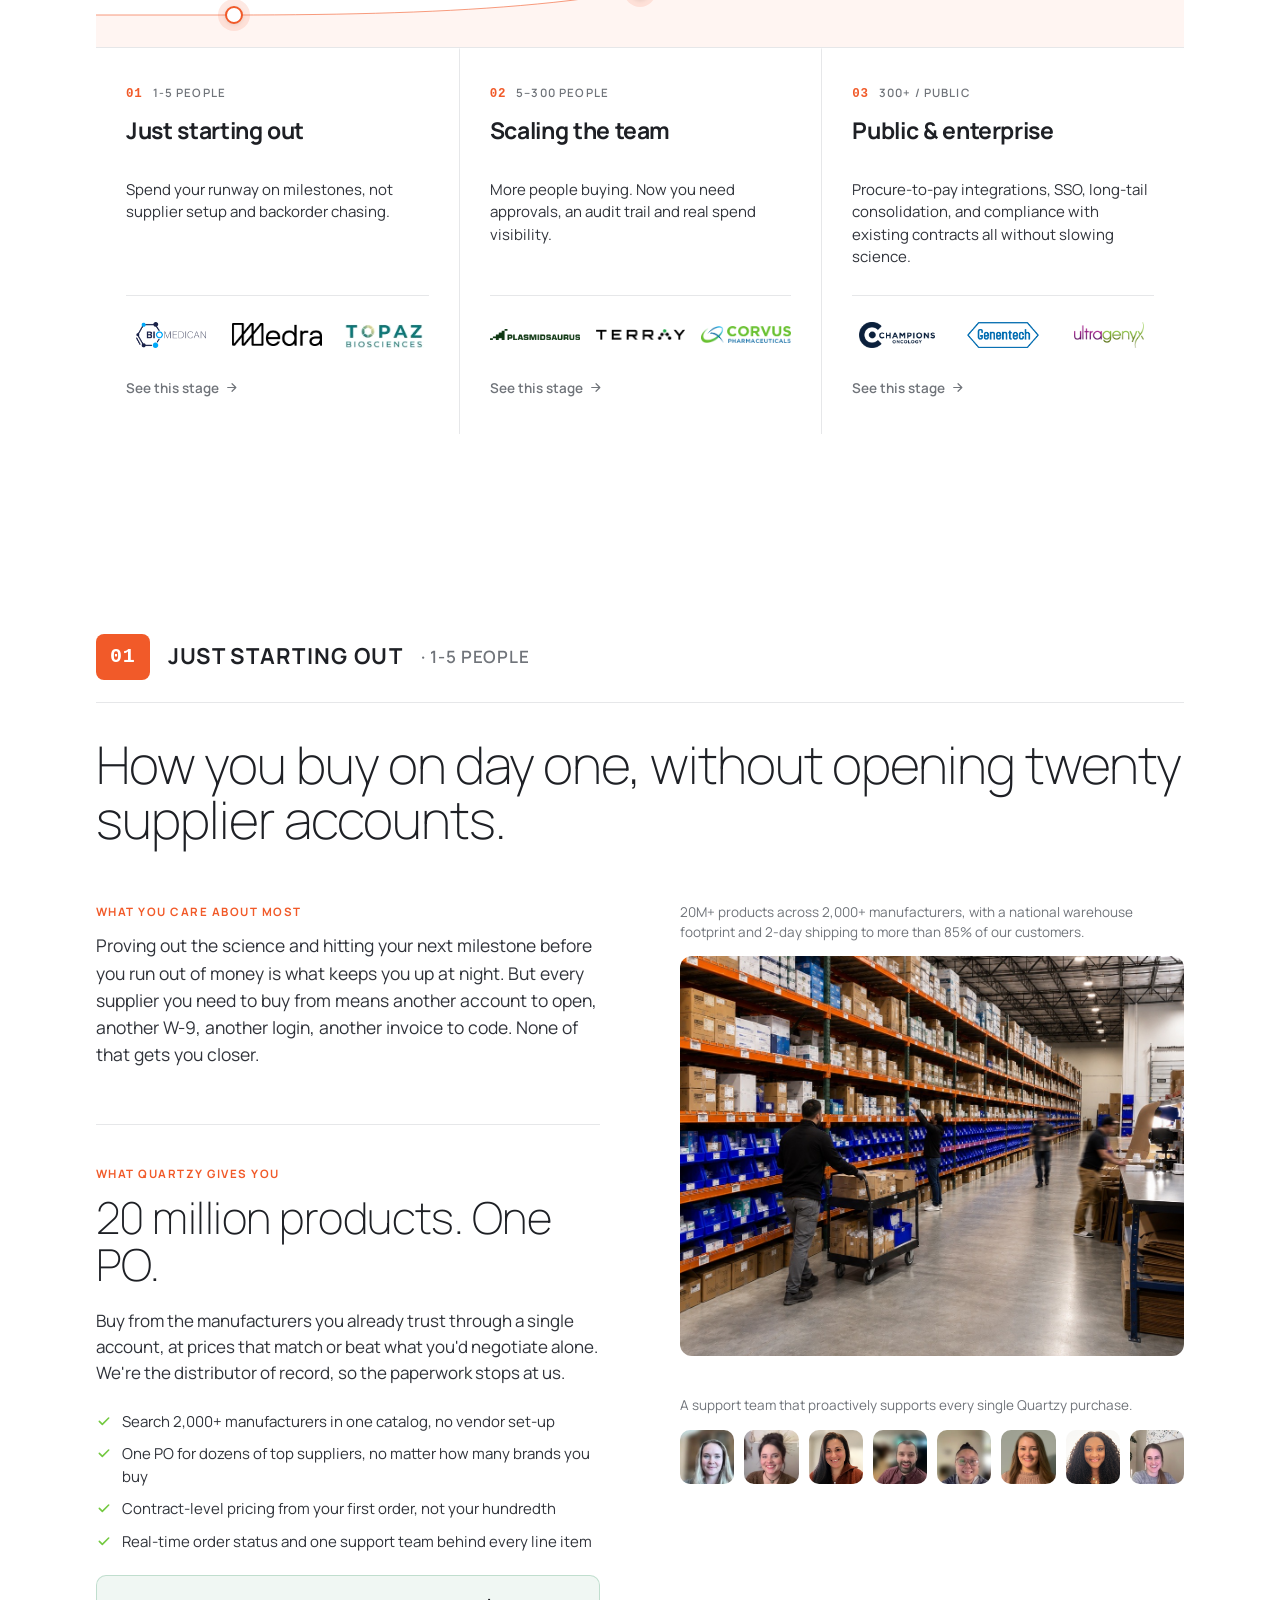
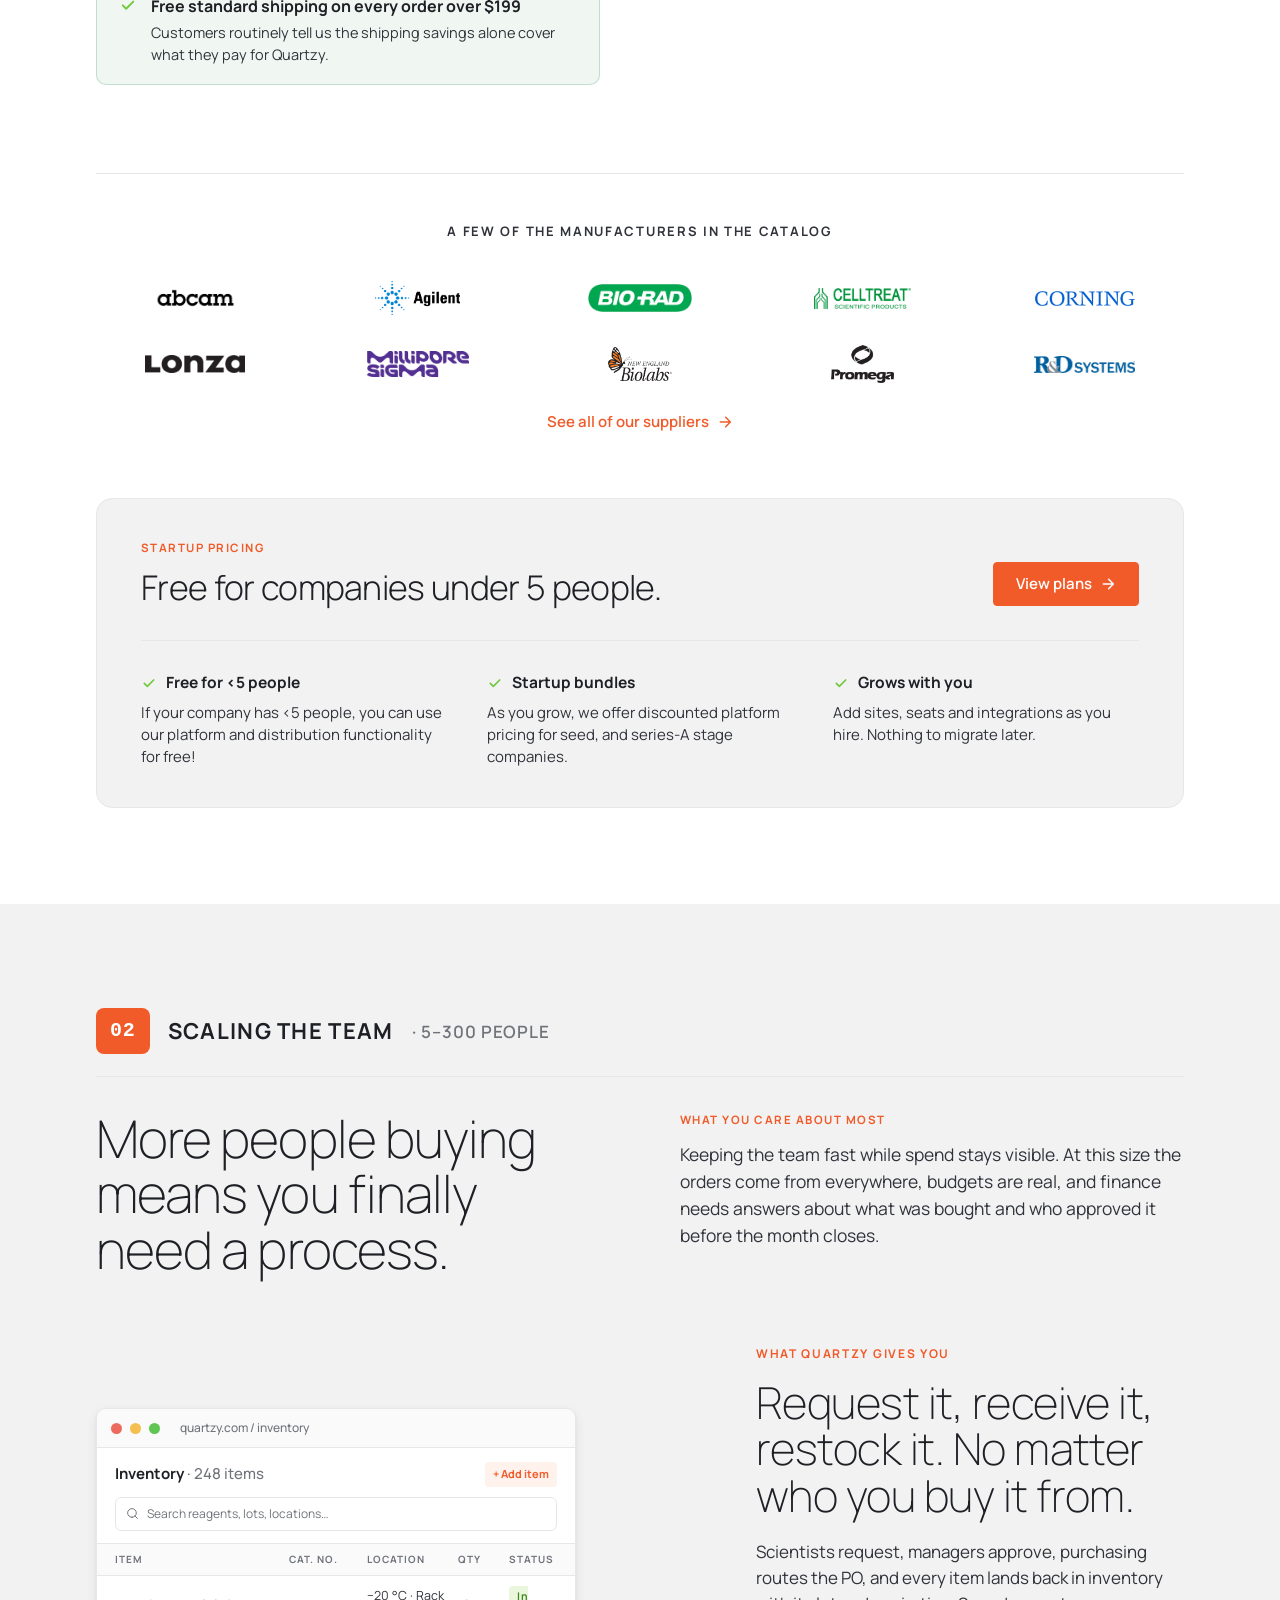
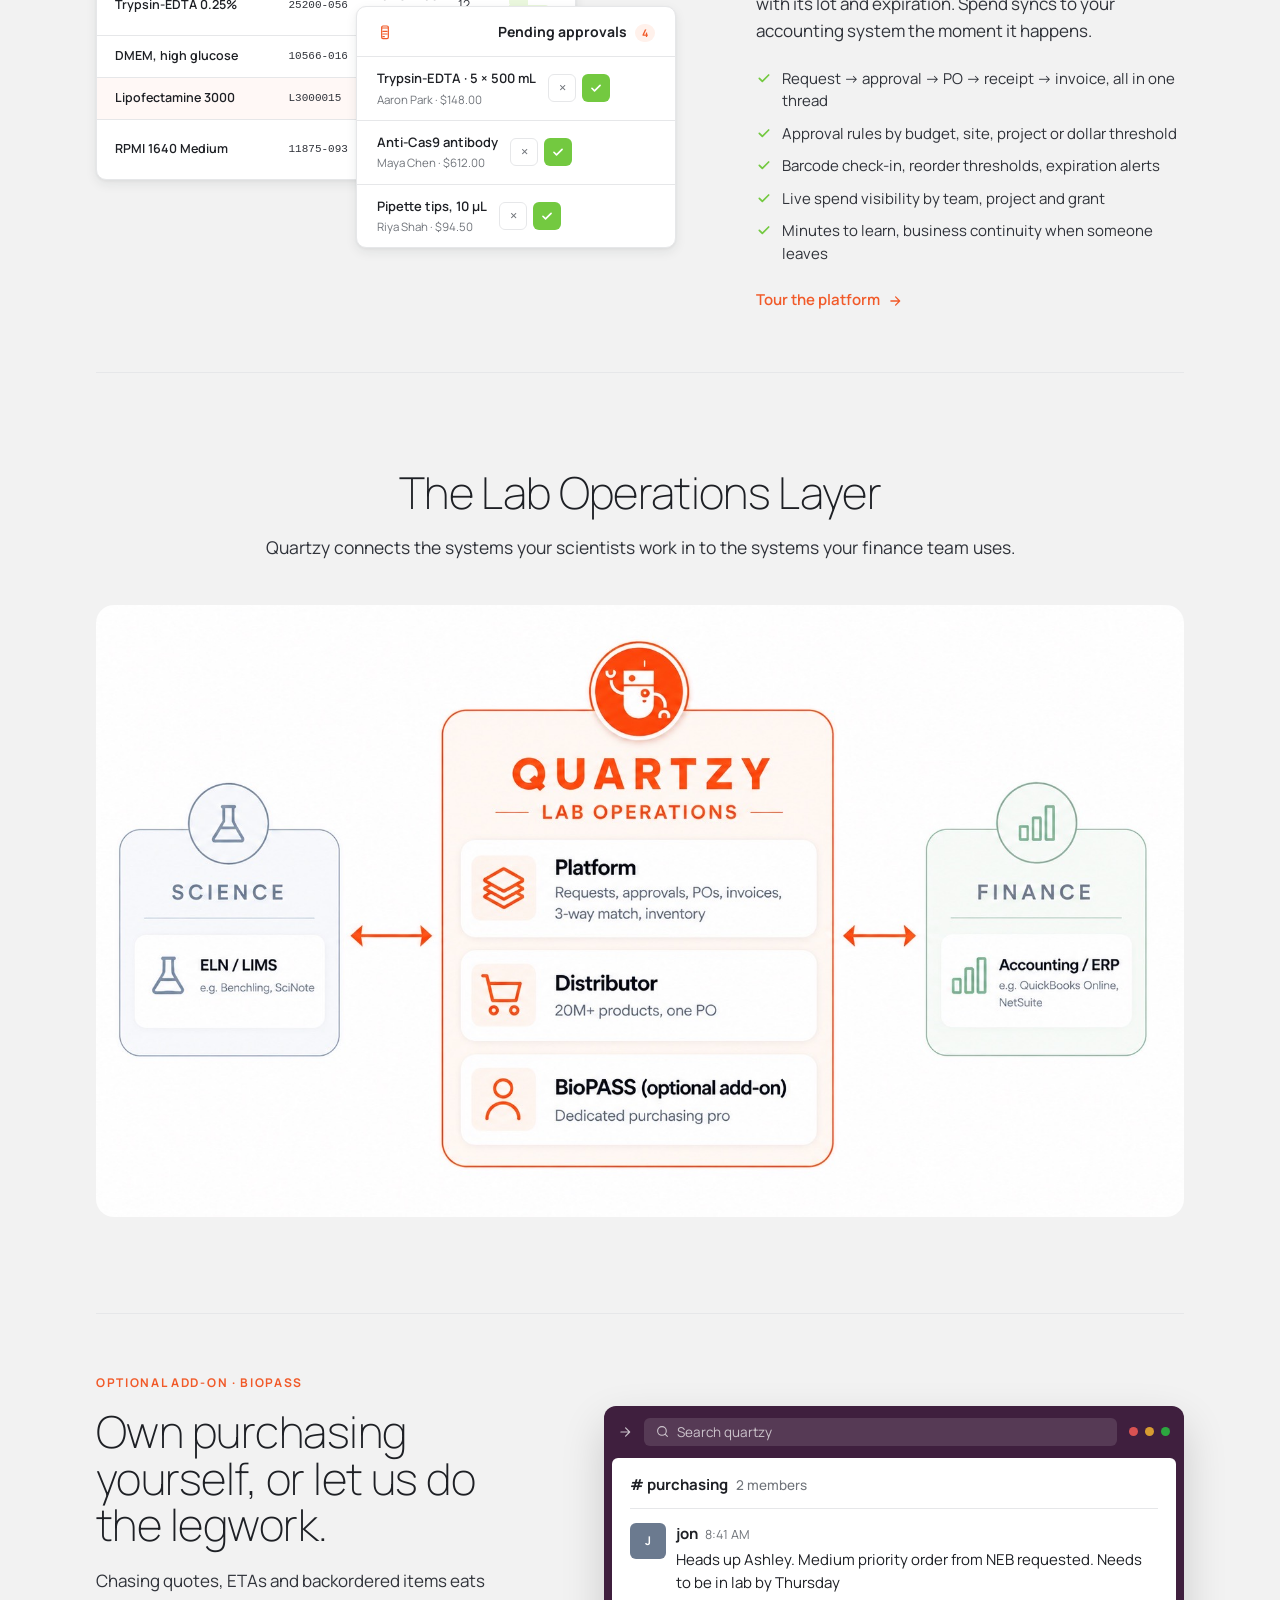
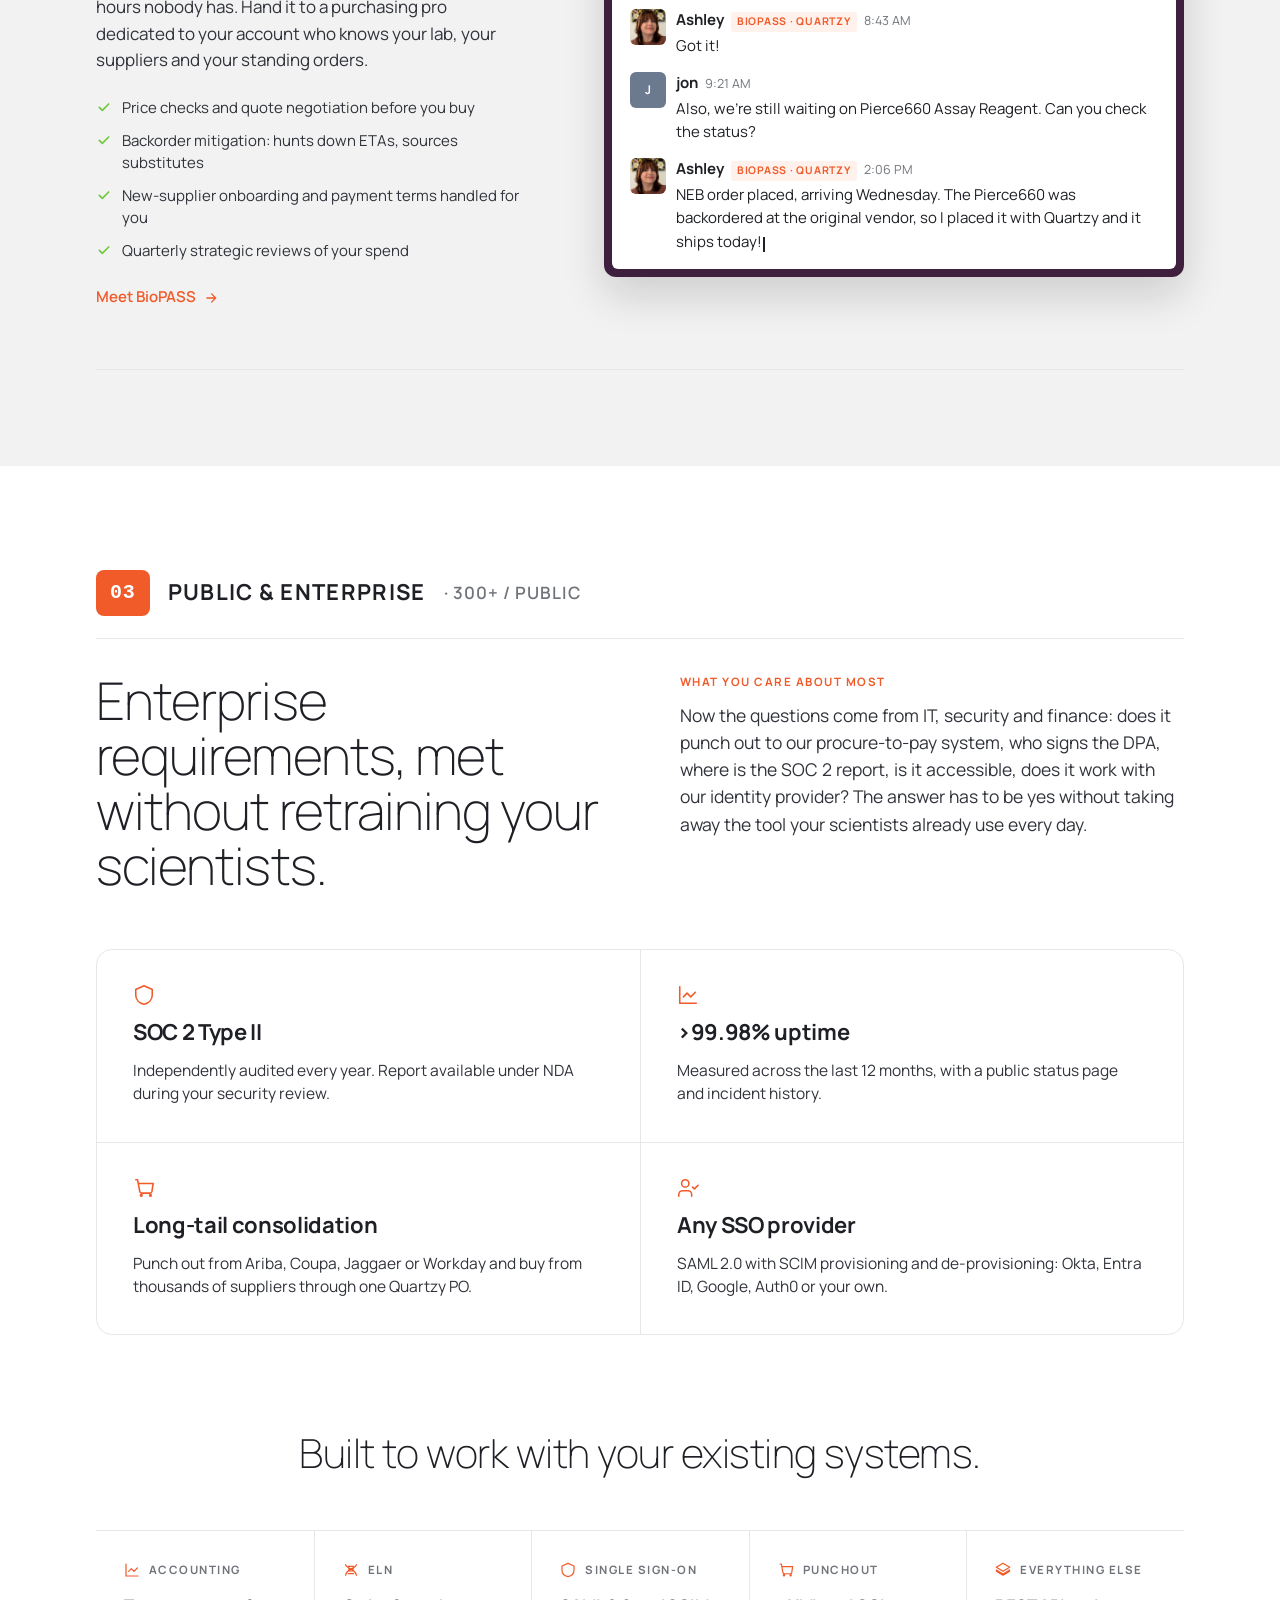
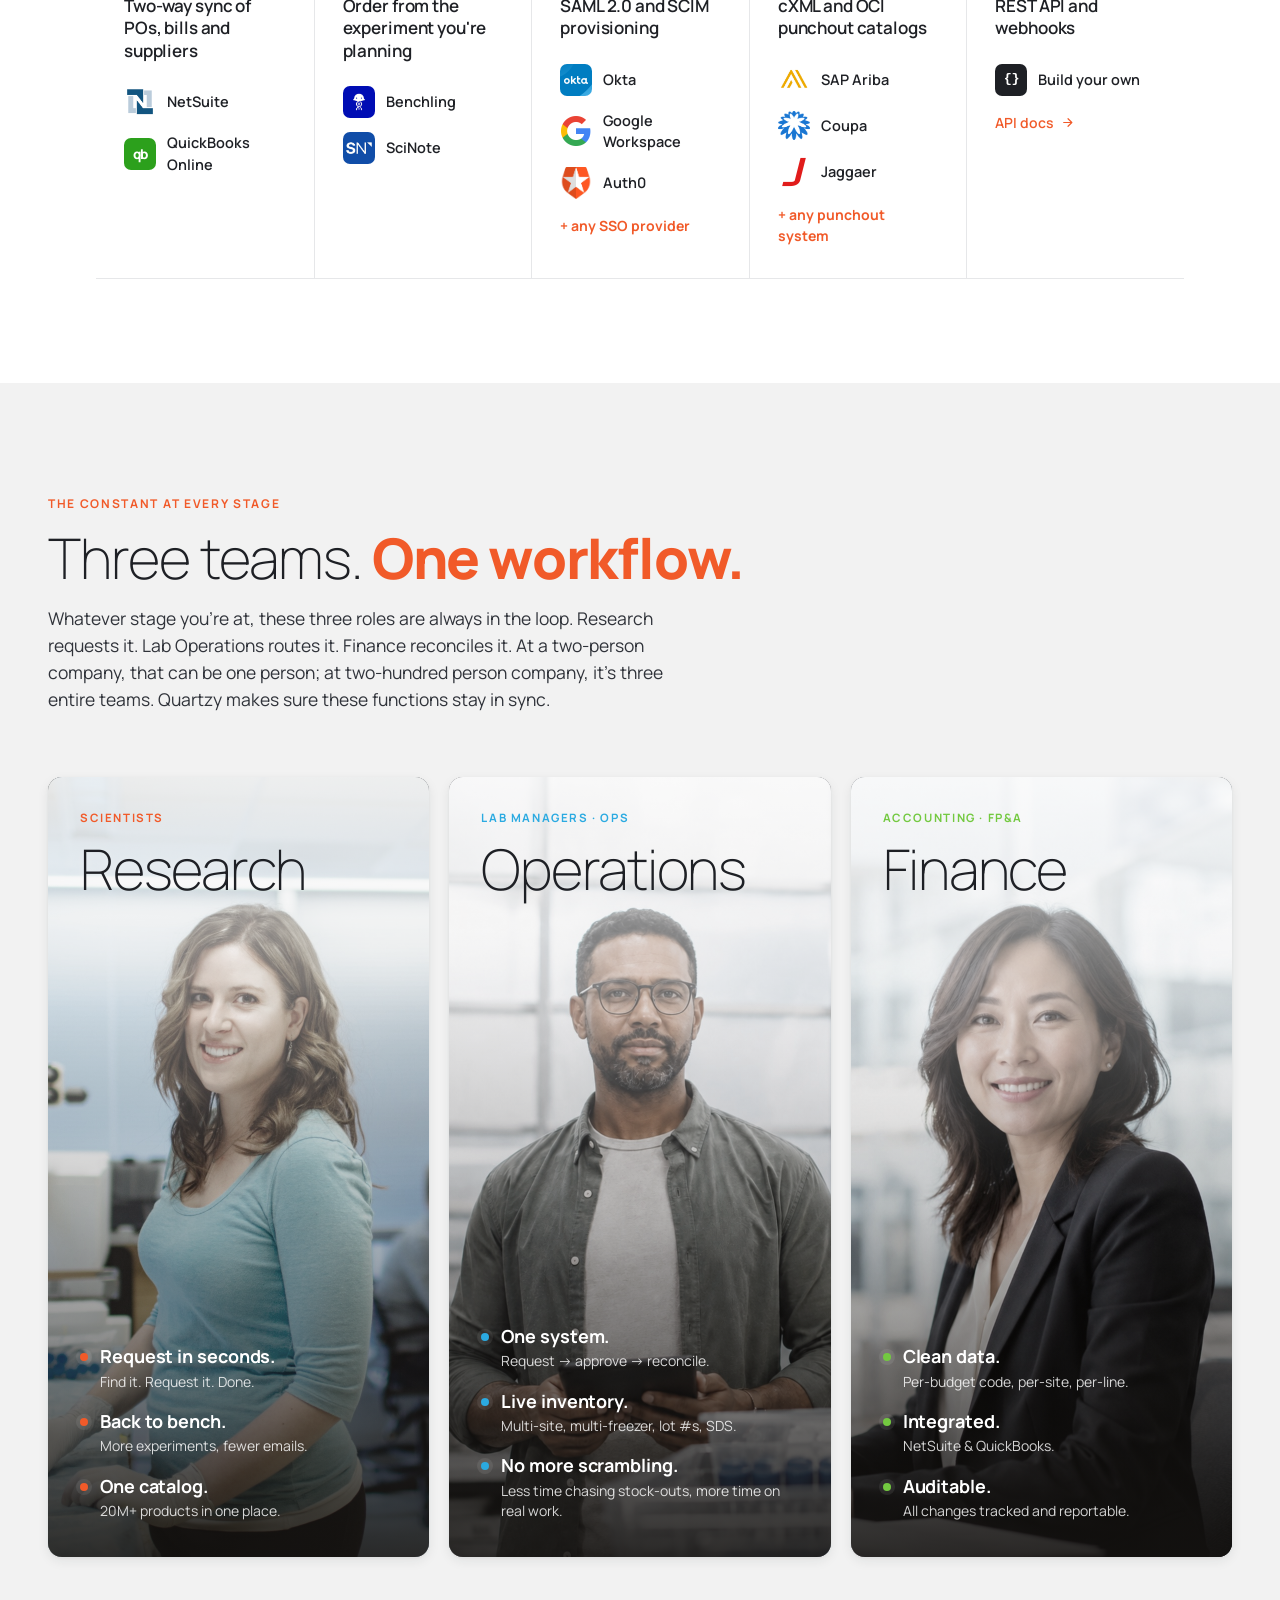
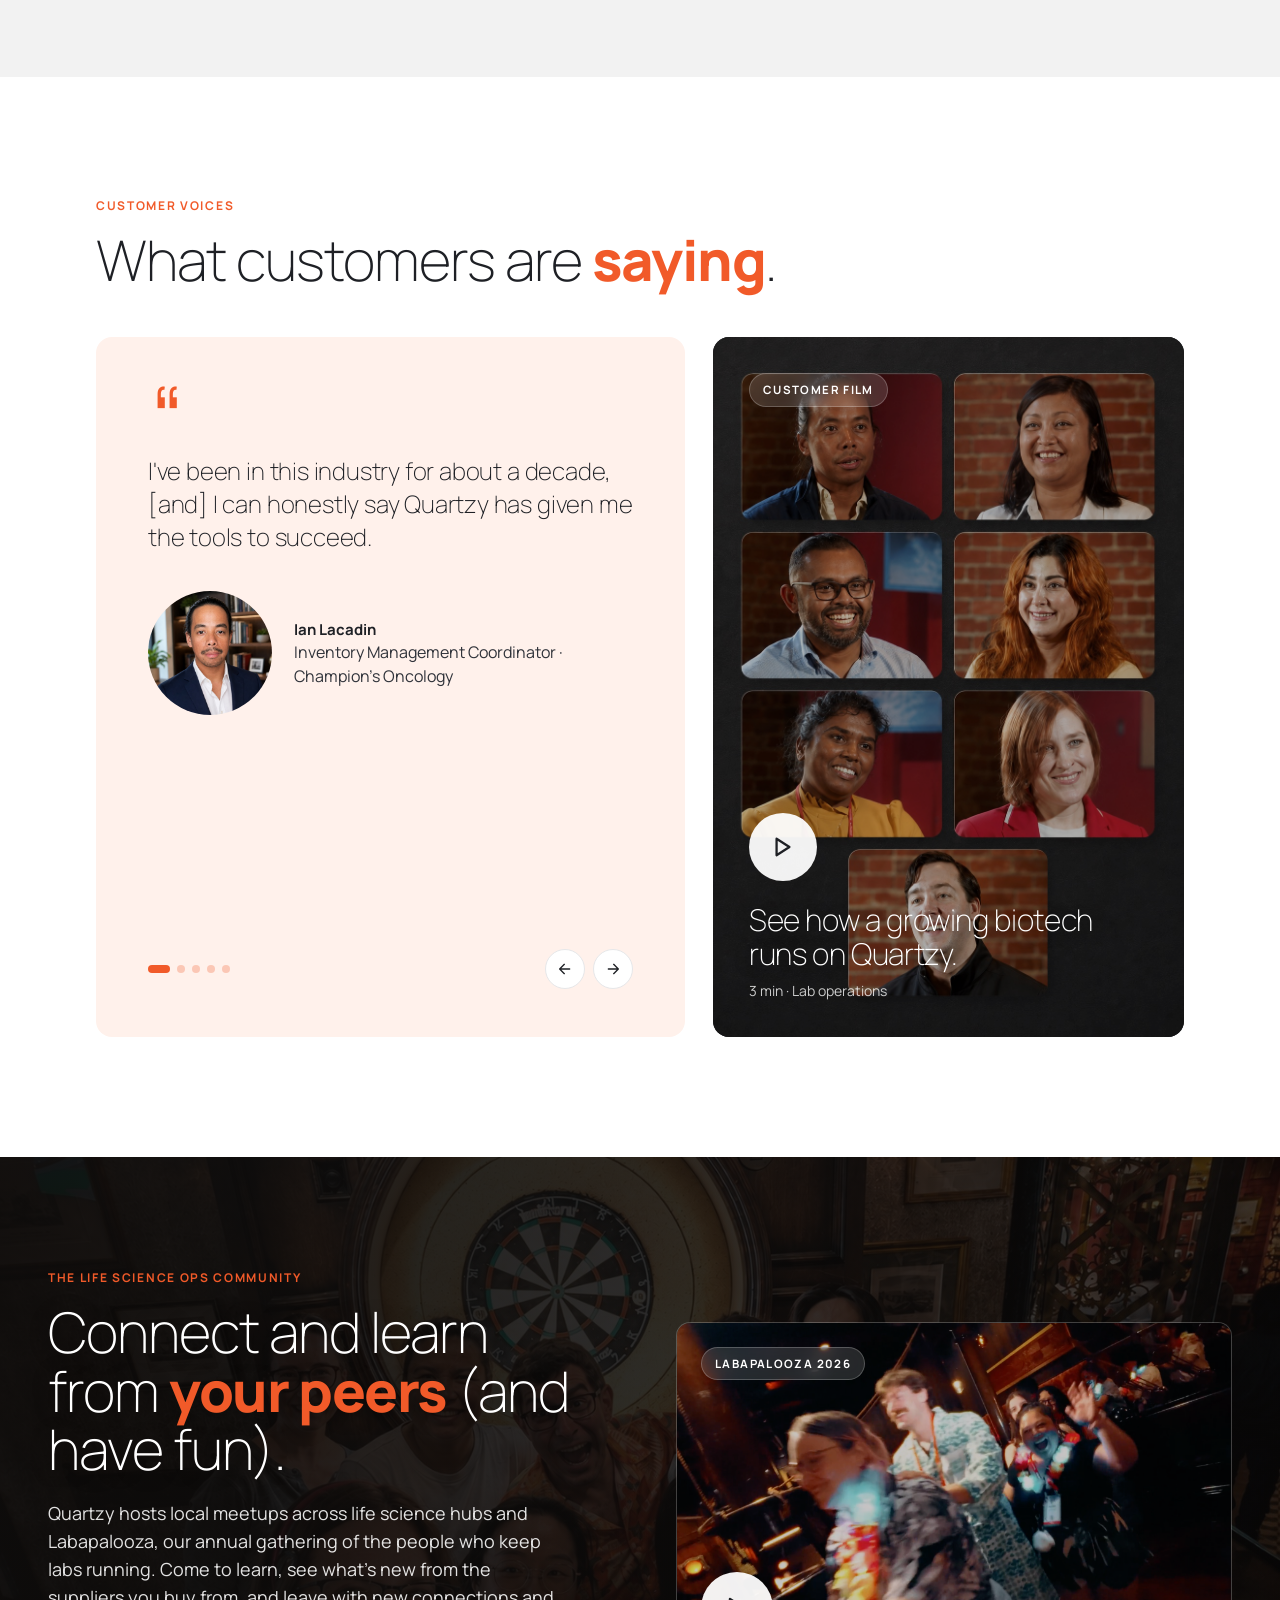
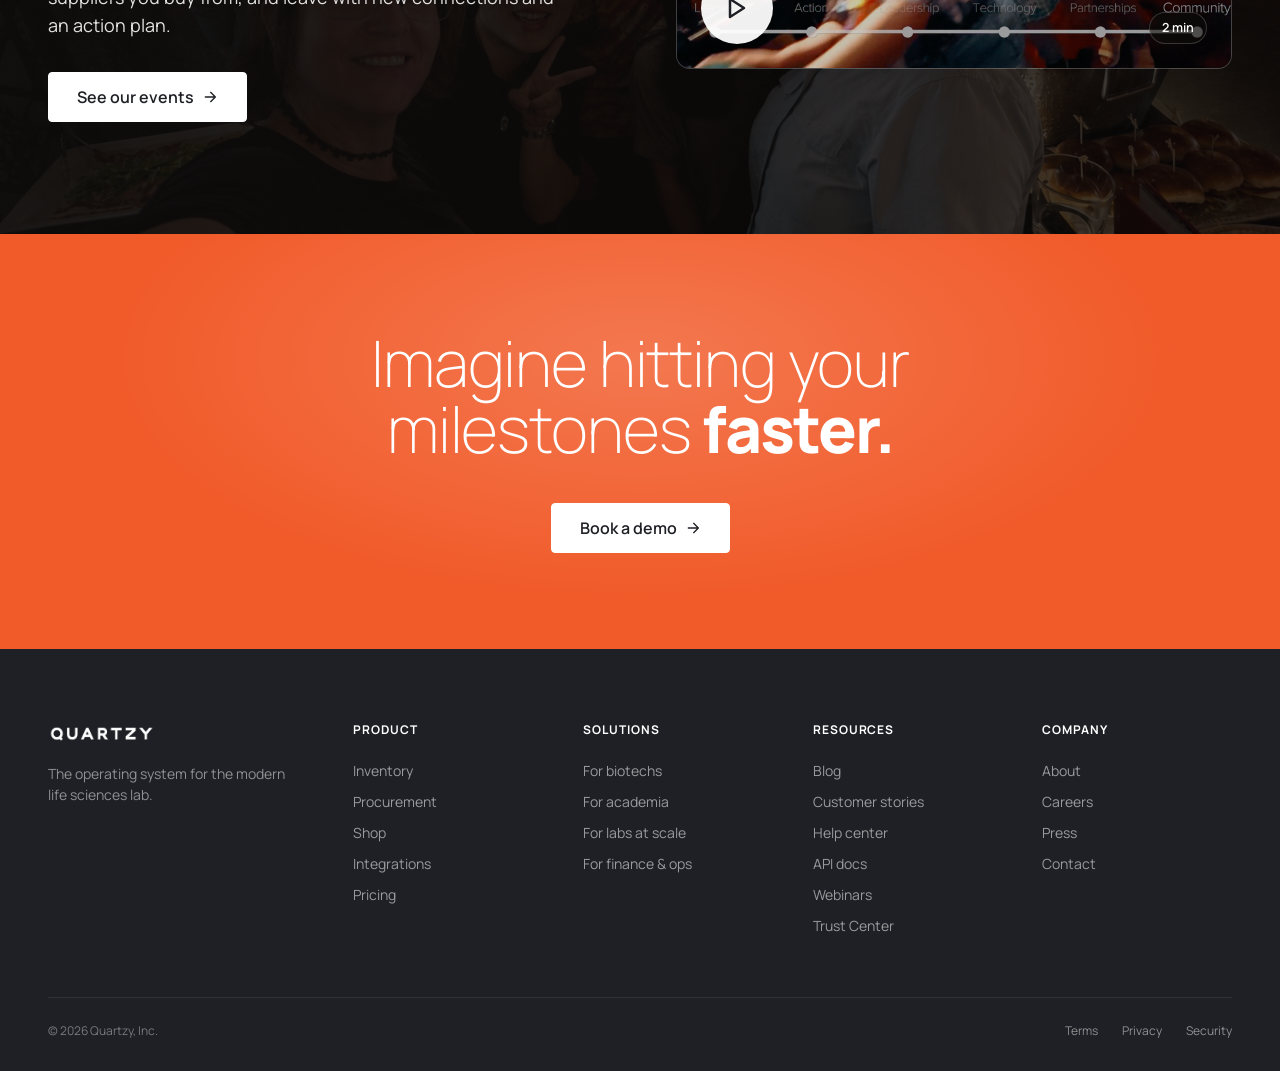
==== commit efbd7495: "updates" ====
--- a/website/index.html
+++ b/website/index.html
@@ -84,8 +84,15 @@
     </div>
     <div class="qz-curve">
       <svg viewBox="0 0 400 100" preserveAspectRatio="none">
-        <path d="M0 92 L 50 92 C 220 92, 305 82, 350 6" fill="none" stroke="var(--color-calcium)" stroke-width="0.6" stroke-linecap="round" vector-effect="non-scaling-stroke"/>
-        <path d="M0 92 L 50 92 C 220 92, 305 82, 350 6 L 400 6 L 400 100 L 0 100 Z" fill="var(--color-calcium)" opacity="0.06"/>
+        <defs>
+          <clipPath id="journey-curve-reveal">
+            <rect class="qz-curve__reveal" x="0" y="0" width="400" height="100"/>
+          </clipPath>
+        </defs>
+        <g clip-path="url(#journey-curve-reveal)">
+          <path class="qz-curve__line" d="M0 92 L 50 92 C 220 92, 305 82, 350 6" fill="none" stroke="var(--color-calcium)" stroke-width="0.6" stroke-linecap="round" vector-effect="non-scaling-stroke"/>
+          <path class="qz-curve__fill" d="M0 92 L 50 92 C 220 92, 305 82, 350 6 L 400 6 L 400 100 L 0 100 Z" fill="var(--color-calcium)" opacity="0.06"/>
+        </g>
       </svg>
       <a class="qz-curve__node" href="#stage-start" style="left:12.7%;top:92%"><span class="qz-curve__dot"></span><span class="qz-curve__caption">Two people at a shared bench</span></a>
       <a class="qz-curve__node" href="#stage-scale" style="left:50%;top:85.9%"><span class="qz-curve__dot"></span><span class="qz-curve__caption">Real headcount, real spend</span></a>
--- a/website/styles.css
+++ b/website/styles.css
@@ -178,36 +178,34 @@
 .qz-journey__lead { font-size: 18px; color: var(--color-marble); margin: 20px 0 0; max-width: 620px; line-height: 1.55; }
 .qz-journey__lead--wide { max-width: 1100px; }
 
-.qz-curve { position: relative; height: 400px; margin-bottom: 8px; }
-.qz-curve svg { position: absolute; inset: 0; width: 100%; height: 100%; overflow: visible; }
-
+.qz-curve { position: relative; height: 400px; margin-bottom: 0; }
+.qz-curve svg { position: absolute; inset: 0; width: 100%; height: 100%; }
 .qz-curve__node {
-  position: absolute; transform: translate(-50%, -50%) scale(0.85); cursor: pointer;
+  position: absolute; transform: translate(-50%, -50%); cursor: pointer;
   border: none; background: transparent; padding: 0; display: grid; place-items: center; text-decoration: none;
-  opacity: 0.35; transition: transform 0.35s cubic-bezier(0.34, 1.56, 0.64, 1), opacity 0.3s ease;
-}
-.qz-curve__node.is-reached {
-  opacity: 1; transform: translate(-50%, -50%) scale(1);
 }
 .qz-curve__dot {
   width: 18px; height: 18px; border-radius: 999px; background: #fff; border: 2.5px solid var(--color-calcium);
-  box-shadow: 0 1px 4px rgba(0,0,0,0.10); transition: all 0.25s var(--ease-out);
-}
-.qz-curve__node.is-active .qz-curve__dot,
-.qz-curve__node:hover .qz-curve__dot {
-  width: 24px; height: 24px; background: var(--color-calcium);
-  box-shadow: 0 0 0 8px rgba(241,90,41,0.22), 0 4px 14px rgba(241,90,41,0.4);
-}
+  box-shadow: 0 1px 4px rgba(0,0,0,0.10); opacity: 0.42; transform: scale(0.82);
+  transition: width .16s ease, height .16s ease, box-shadow .28s ease, background-color .28s ease, opacity .28s ease, transform .28s ease;
+}
+.qz-curve__node.is-active .qz-curve__dot {
+  opacity: 1; transform: scale(1);
+  box-shadow: 0 0 0 7px rgba(241,90,41,0.13), 0 1px 4px rgba(0,0,0,0.10);
+}
+.qz-curve__node:hover .qz-curve__dot { width: 26px; height: 26px; box-shadow: 0 0 0 8px rgba(241,90,41,0.13); }
 .qz-curve__caption {
   position: absolute; bottom: 100%; margin-bottom: 14px; white-space: nowrap; left: 50%; transform: translateX(-50%);
   font-size: 12px; font-weight: 600; letter-spacing: 0.1em; text-transform: uppercase; color: var(--fg-muted);
-  transition: color 0.25s ease, transform 0.25s ease, font-weight 0.25s ease;
-}
+  transition: color .16s ease;
+}
+.qz-curve__node.is-active .qz-curve__caption { color: var(--color-calcium); }
 .qz-curve__node--end .qz-curve__caption { left: auto; right: 0; transform: none; }
-.qz-curve__node.is-active .qz-curve__caption,
-.qz-curve__node:hover .qz-curve__caption { color: var(--color-calcium); font-weight: 700; transform: translateX(-50%) translateY(-2px); }
-.qz-curve__node--end.is-active .qz-curve__caption,
-.qz-curve__node--end:hover .qz-curve__caption { transform: translateY(-2px); }
+.qz-curve__node:hover .qz-curve__caption { color: var(--color-calcium); }
+
+@media (prefers-reduced-motion: reduce) {
+  .qz-curve__dot { transition: none; }
+}
 
 .qz-stages { display: grid; gap: 0; border-top: 1px solid var(--border); }
 .qz-stages--3 { grid-template-columns: repeat(3, 1fr); }
@@ -215,20 +213,11 @@
 .qz-stage-card {
   text-align: left; cursor: pointer; padding: 34px 30px 36px; background: transparent;
   border: none; border-left: 1px solid var(--border); border-top: 3px solid transparent;
-  margin-top: -1px; transition: opacity 0.55s cubic-bezier(0.16, 1, 0.3, 1), transform 0.55s cubic-bezier(0.16, 1, 0.3, 1), background 0.25s ease, border-color 0.25s ease, box-shadow 0.25s ease; display: grid;
+  margin-top: -1px; transition: background .16s ease, border-color .16s ease; display: grid;
   gap: 0; align-content: start; text-decoration: none; color: inherit;
-  opacity: 0; transform: translateY(32px) scale(0.97); pointer-events: none;
 }
 .qz-stages > .qz-stage-card:first-child { border-left: none; }
-.qz-stage-card.is-reached {
-  opacity: 1; transform: translateY(0) scale(1); pointer-events: auto;
-}
-.qz-stage-card.is-active {
-  background: var(--color-epsom); border-top-color: var(--color-calcium);
-  box-shadow: 0 12px 32px rgba(15,13,12,0.08); z-index: 2;
-}
 .qz-stage-card:hover { background: var(--color-epsom); border-top-color: var(--color-calcium); text-decoration: none; }
-.qz-stage-card.is-active .qz-stage-card__cta,
 .qz-stage-card:hover .qz-stage-card__cta { color: var(--color-calcium); }
 .qz-stage-card__meta { display: flex; align-items: baseline; gap: 10px; margin-bottom: 14px; }
 .qz-stage-card__n { font-family: var(--font-mono); font-size: 12.5px; font-weight: 700; color: var(--color-calcium); letter-spacing: 0.06em; }
@@ -585,4 +574,4 @@
   .qz-supplier-grid { grid-template-columns: repeat(2, 1fr); }
   .qz-curve { display: none; }
   .qz-hero__inner { padding: 72px 24px 96px; }
-}+}
